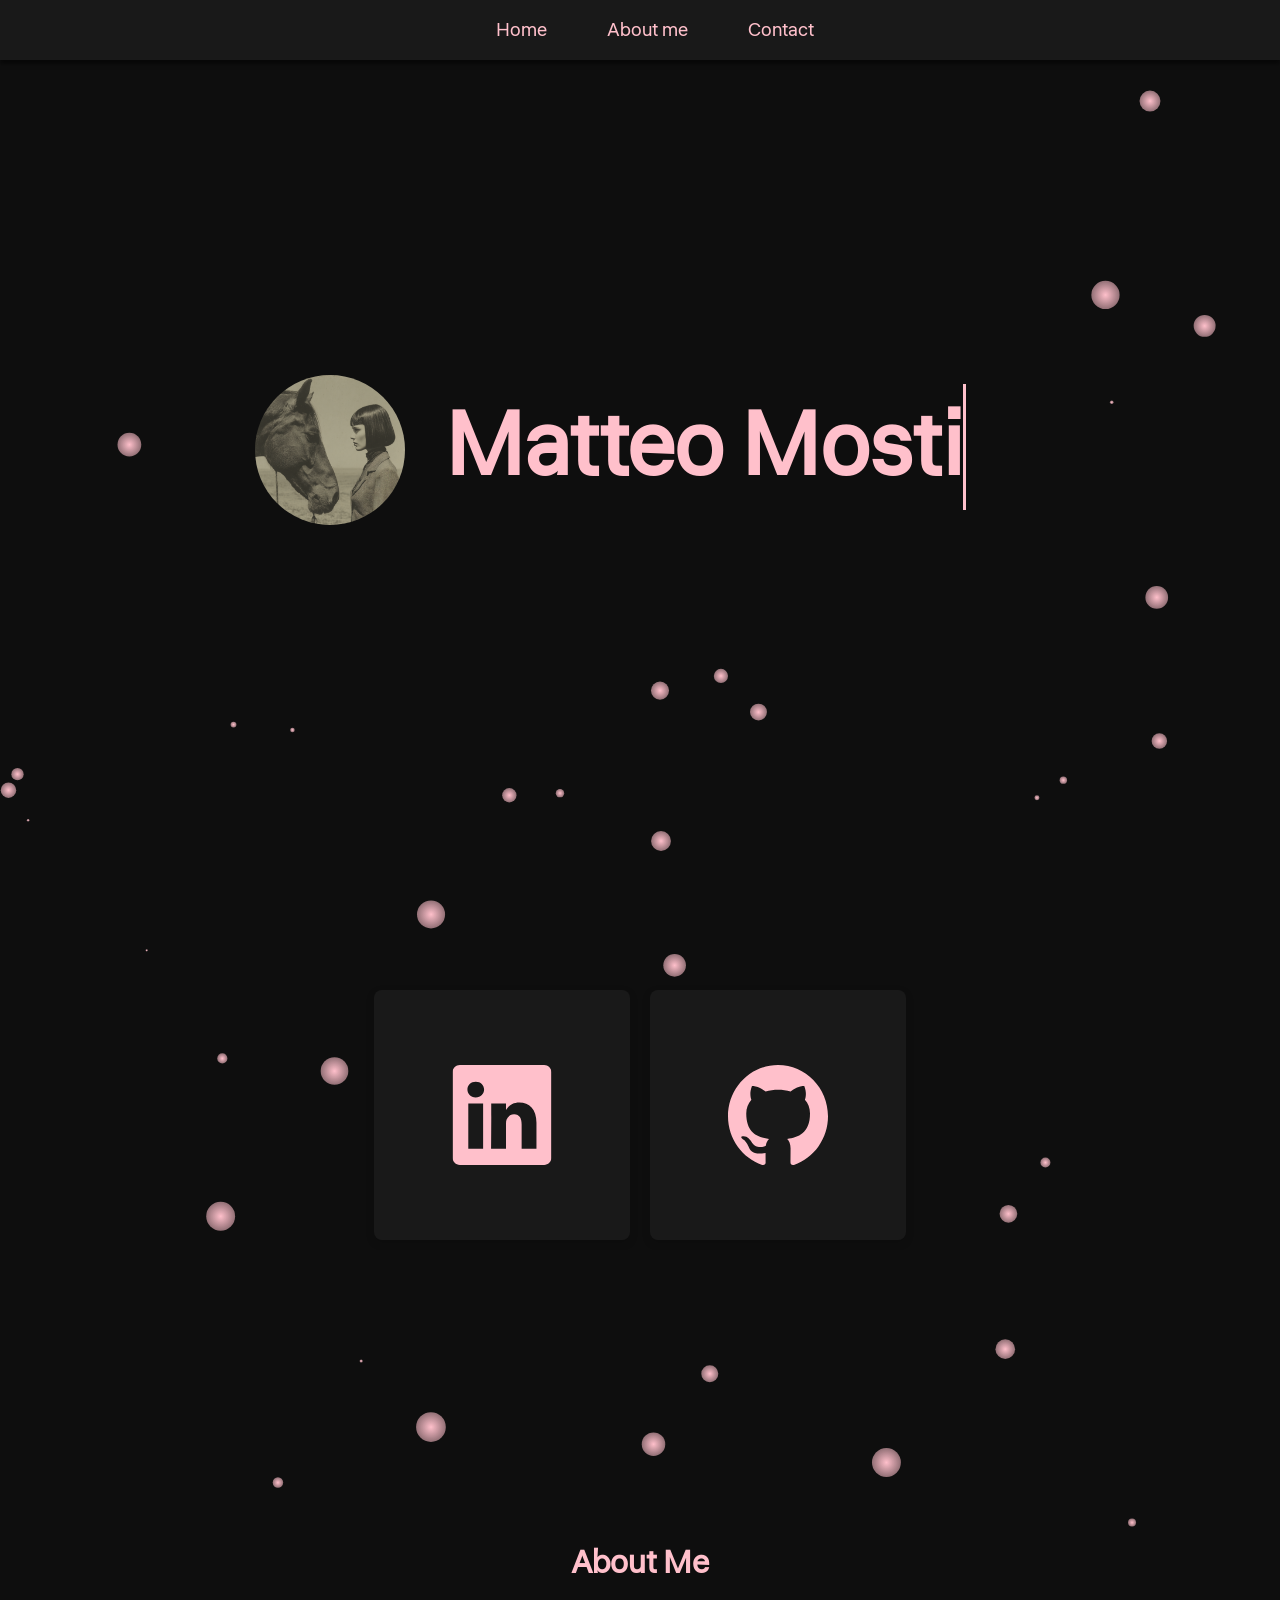
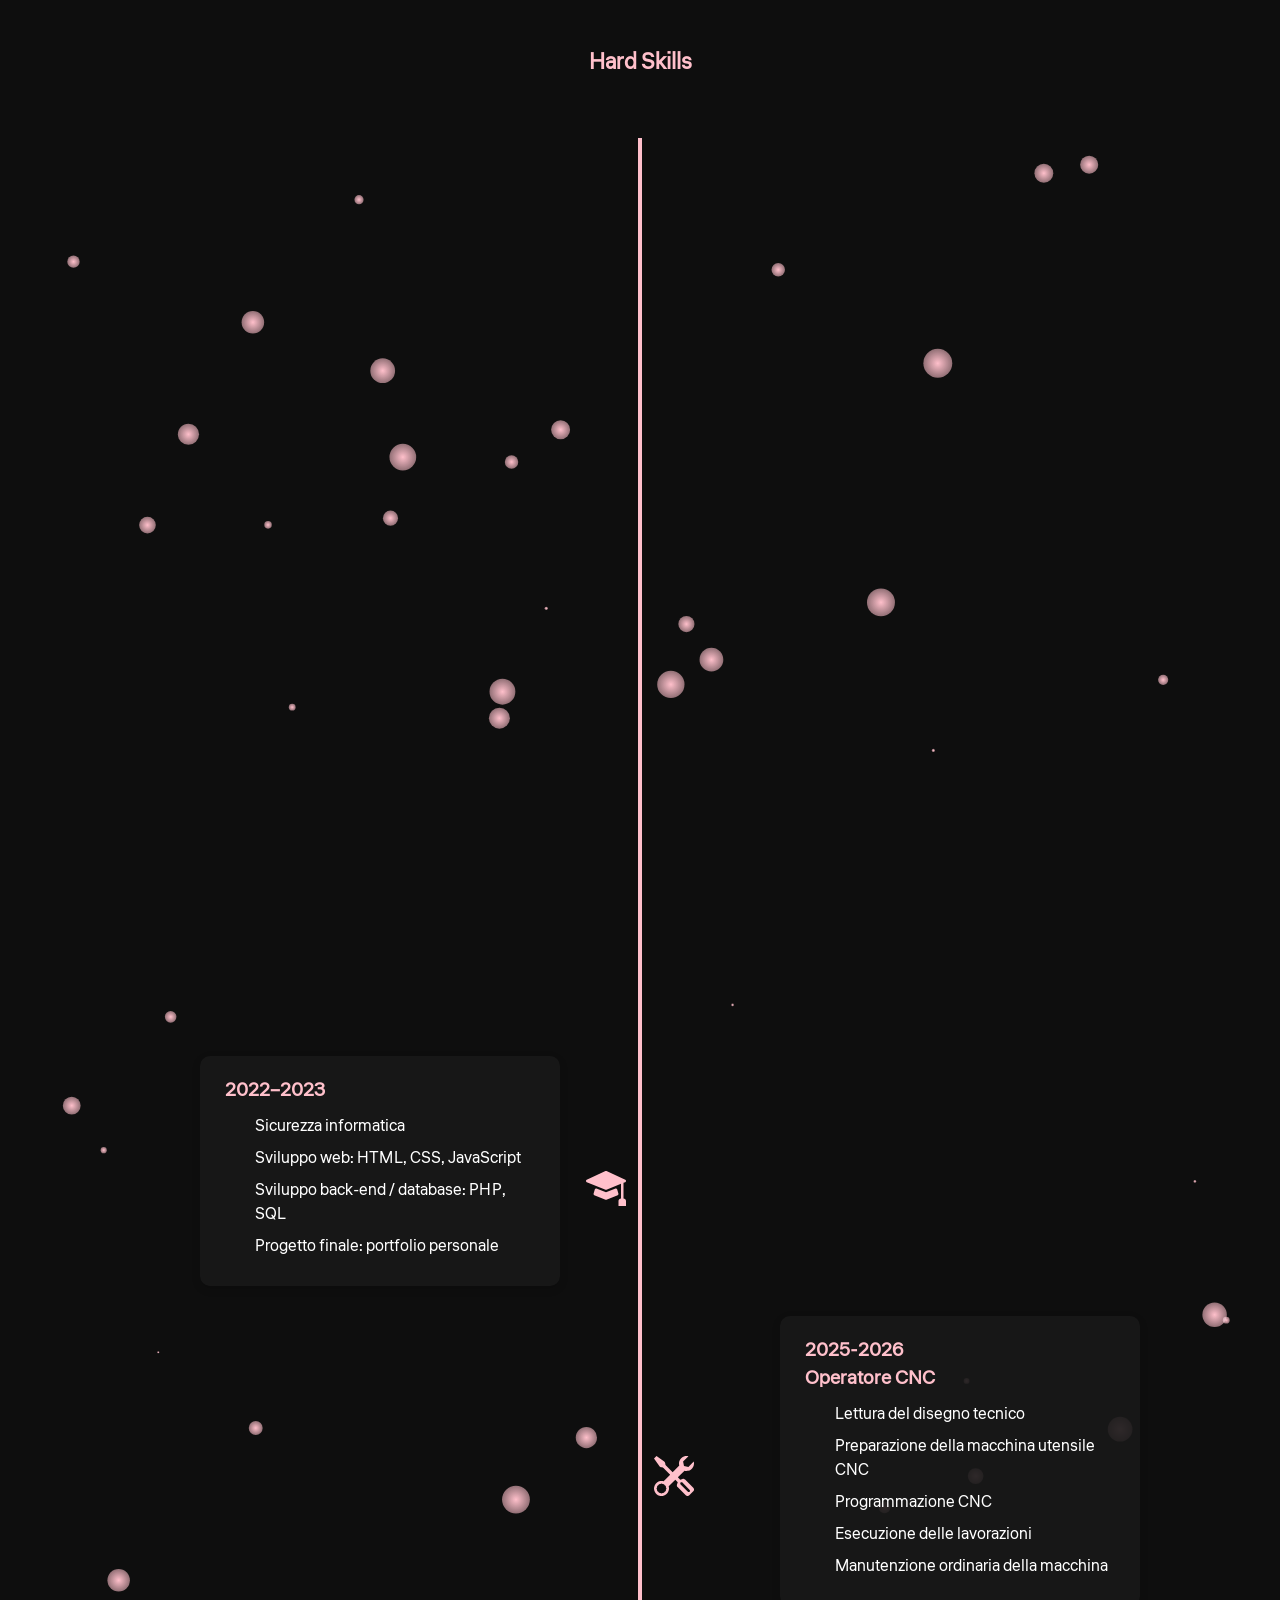
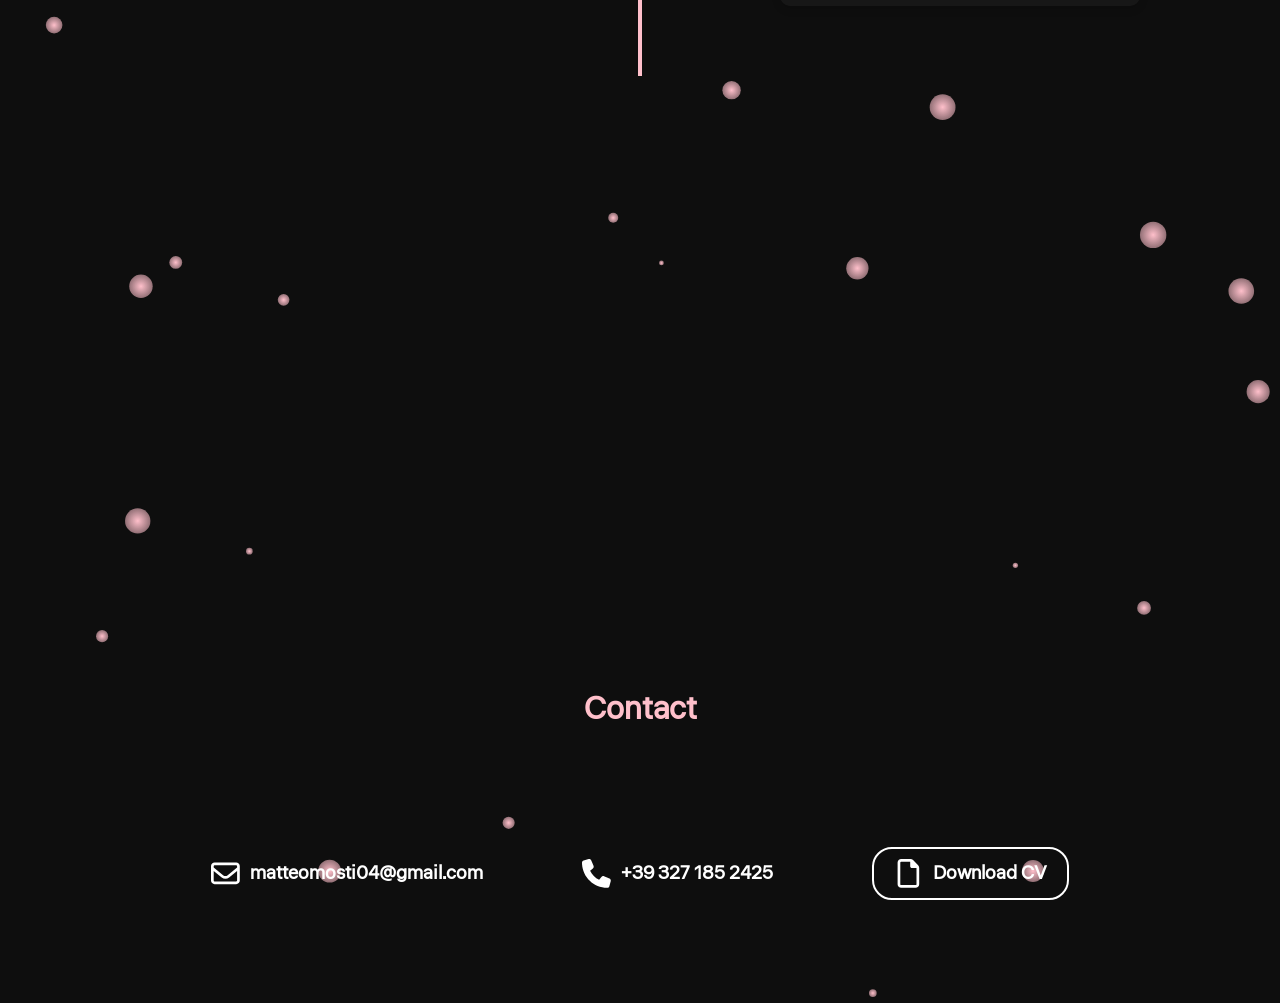
==== index.html @ 03e43681 "Update index.html" ====
<!DOCTYPE html>
<html lang="en">
<head>

    <meta charset="UTF-8">
    <meta name="viewport" content="width=device-width, initial-scale=1.0">

    <title>mff</title>
    <link rel="icon" href="favicon.png" type="image/png">


    <link rel="stylesheet" href="mff.css">
    <script src="scriptH1.js"></script>

 
   
    <script src="finisher-header.es5.min.js" type="text/javascript"></script>

</head>



<body class="header finisher-header">

    <nav>
        <div id="menu-container">

          <!-- TOGGLE THEME BUTTON

          <button id="theme-toggle" class="theme-toggle-btn" aria-label="Toggle theme">
  <svg id="theme-icon" width="24" height="24" viewBox="0 0 24 24" fill="none">
    <path d="M12 4V2M12 22v-2M4.93 4.93L3.51 3.51M20.49 20.49l-1.42-1.42M4 12H2M22 12h-2M4.93 19.07l-1.42 1.42M20.49 3.51l-1.42 1.42M12 8a4 4 0 100 8 4 4 0 000-8z" stroke="#ffc0cb" stroke-width="2" stroke-linecap="round" stroke-linejoin="round"/>
  </svg>
</button> -->


           <div class="menu-label">&#9776;</div>
            <ul class="menu-items">


                <li class="menu-header">Menu</li>
                <li><hr class="menu-divider"></li>

                <li><a href="#home" class="menu-link">Home</a></li>
                <li><a href="#aboutme" class="menu-link">About me</a></li>
                <li><a href="#contact" class="menu-link">Contact</a></li>
            </ul>
        </div>
    </nav>

<section class="fade-in">

<div class="nameandlogo">
  <img class="fiha" src="midj.png" alt="Logo" width="100px">
  <div class="title-container">
  <h1 id="dynamic-title"><span id="typed-text"></span></h1>
  </div>
</div>

    <section id="home">


   
    <div class="container1">
        <div class="yt" onclick="window.open('https://www.linkedin.com/in/matteo-mosti-9377a5257/', '_blank')">
            <div class="social-content">
               <img src="svg/linkedin.svg" alt="logo linkedin">
            </div>
        </div>
        
        <div class="tw" onclick="window.open('https://github.com/Maafee/mff', '_blank')">
            <div class="social-content">
               
                <img src="svg/github.svg" alt="logo indeed">

            </div>
        </div>
    </div>
    
</section>

    <section id="aboutme">

  <h1>About Me</h1>
  <h2>Hard Skills</h2>

  <div class="timeline">

    <div class="entry left">
      <img class="timeline-icon-img" src="svg/grad.svg" alt="">
      <div class="entry-content">
        <h3>2018–2019</h3>
        <ul>
          <li>Assemblaggio e componenti hardware di un PC</li>
          <li>Sistema operativo e gestione file</li>
          <li>
            Utilizzo avanzato del pacchetto Office
            <br>Word, Excel e PowerPoint / Google Workspace
          </li>
        </ul>
      </div>
    </div>

    <div class="entry right">
      <img class="timeline-icon-img" src="svg/grad.svg" alt="">
      <div class="entry-content">
        <h3>2019–2020</h3>
        <ul>
          <li>Impiantistica base (fase, neutro, terra)</li>
          <li>Elettronica analogica</li>
          <li>Informatica – algoritmi di base</li>
        </ul>
      </div>
    </div>

    <div class="entry left">
      <img class="timeline-icon-img" src="svg/grad.svg" alt="">
      <div class="entry-content">
        <h3>2020–2021</h3>
        <ul>
          <li>Programmazione in C / C++</li>
          <li>Reti e protocolli base</li>
          <li>Logica digitale</li>
        </ul>
      </div>
    </div>

    <div class="entry right">
      <img class="timeline-icon-img" src="svg/grad.svg" alt="">
      <div class="entry-content">
        <h3>2021–2022</h3>
        <ul>
          <li>Linux, hardware, sistemi operativi</li>
          <li>Configurazione router, subnetting</li>
          <li>Elettronica digitale (flip-flop, contatori)</li>
        </ul>
      </div>
    </div>

    <div class="entry left">
      <img class="timeline-icon-img" src="svg/grad.svg" alt="">
      <div class="entry-content">
        <h3>2022–2023</h3>
        <ul>
          <li>Sicurezza informatica</li>
          <li>Sviluppo web: HTML, CSS, JavaScript</li>
          <li>Sviluppo back-end / database: PHP, SQL</li>
          <li>Progetto finale: portfolio personale</li>
        </ul>
      </div>
    </div>

    <div class="entry right">
      <img class="timeline-icon-img" src="svg/tools.svg" alt="">
      <div class="entry-content">
        <h3>2025-2026 <br> Operatore CNC </h3>
        
        <ul>
          <li>Lettura del disegno tecnico</li>
          <li>Preparazione della macchina utensile CNC</li>
          <li>Programmazione CNC</li>
          <li>Esecuzione delle lavorazioni</li>
          <li>Manutenzione ordinaria della macchina</li>
        </ul>
      </div>
    </div>

  </div>
</section>


    <section id="contact">

        <h1>Contact</h1>
        
        <!-- Contatto email -->
        <div class="contact-item">
            <a href="mailto:matteomosti04@gmail.com">
                <svg width="1.5em" height="1.5em" viewBox="0 0 512 384" fill="none" xmlns="http://www.w3.org/2000/svg">
                    <path d="M64 48C55.2 48 48 55.2 48 64V86.1L220.5 227.7C241.2 244.7 270.9 244.7 291.6 227.7L464 86.1V64C464 55.2 456.8 48 448 48H64ZM48 148.2V320C48 328.8 55.2 336 64 336H448C456.8 336 464 328.8 464 320V148.2L322 264.8C283.6 296.3 228.3 296.3 190 264.8L48 148.2ZM0 64C0 28.7 28.7 0 64 0H448C483.3 0 512 28.7 512 64V320C512 355.3 483.3 384 448 384H64C28.7 384 0 355.3 0 320V64Z" fill="white"/>
                </svg>
                <span>matteomosti04@gmail.com</span>
            </a>
        </div>
    
        <!-- Contatto telefonico -->
        <div class="contact-item">
            <a href="tel:+39 3271852425">
                <svg width="1.5em" height="1.5em" viewBox="0 0 512 512" fill="none" xmlns="http://www.w3.org/2000/svg">
                    <path d="M164.9 24.6C157.2 6.00003 136.9 -3.89997 117.5 1.40003L29.5 25.4C12.1 30.2 0 46 0 64C0 311.4 200.6 512 448 512C466 512 481.8 499.9 486.6 482.5L510.6 394.5C515.9 375.1 506 354.8 487.4 347.1L391.4 307.1C375.1 300.3 356.2 305 345.1 318.7L304.7 368C234.3 334.7 177.3 277.7 144 207.3L193.3 167C207 155.8 211.7 137 204.9 120.7L164.9 24.7V24.6Z" fill="white"/>
                </svg>
                <span>+39 327 185 2425</span>
            </a>
        </div>
    
        <!-- Link per il CV -->
        <div class="contact-item">
            <a class="CVicon" href="CV.pdf" download>
                <svg width="1.5em" height="1.5em" viewBox="0 0 384 512" fill="none" xmlns="http://www.w3.org/2000/svg">
                    <path d="M320 464C328.8 464 336 456.8 336 448V160H256C238.3 160 224 145.7 224 128V48H64C55.2 48 48 55.2 48 64V448C48 456.8 55.2 464 64 464H320ZM0 64C0 28.7 28.7 0 64 0H229.5C246.5 0 262.8 6.7 274.8 18.7L365.3 109.2C377.3 121.2 384 137.5 384 154.5V448C384 483.3 355.3 512 320 512H64C28.7 512 0 483.3 0 448V64Z" fill="white"/>
                    </svg>
                    
                <span>Download CV</span>
            </a>
        </div>

    </section>
    
    <script type="text/javascript">
        new FinisherHeader({
            
    "count": 100,
    "size": {
        "min": 2,
        "max": 30,
        "pulse": 0
    },
    "speed": {
        "x": {
        "min": 0,
        "max": 0.4
        },
        "y": {
        "min": 0,
        "max": 0.6
        }
    },
    "colors": {
        "background": "#0e0e0e",
        "particles": [
        "#ffc0cb"
        ]
    },
    "blending": "overlay",
    "opacity": {
        "center": 1,
        "edge": 0.55
    },
    "skew": 0,
    "shapes": [
        "c"
  ]
});
        </script>

  <script>
document.addEventListener("DOMContentLoaded", function () {
  const entries = document.querySelectorAll(".entry");

  const observer = new IntersectionObserver((entriesList) => {
    entriesList.forEach(entry => {
      if (entry.isIntersecting) {
        entry.target.classList.add("animate");
      } else {
        entry.target.classList.remove("animate");
      }
    });
  }, {
    threshold: 0.3
  });

  entries.forEach(el => observer.observe(el));
});

</script>

<script>
  const toggleBtn = document.getElementById("theme-toggle");
  const icon = document.getElementById("theme-icon");

  toggleBtn.addEventListener("click", () => {
    document.body.classList.toggle("light");

    // Cambia l’icona (opzionale)
    if (document.body.classList.contains("light")) {
      icon.innerHTML = `
        <path d="M21.64 13A9 9 0 1111 2.36 7 7 0 0021.64 13z" stroke="#4a90e2" stroke-width="2" stroke-linecap="round" stroke-linejoin="round"/>`;
    } else {
      icon.innerHTML = `
        <path d="M12 4V2M12 22v-2M4.93 4.93L3.51 3.51M20.49 20.49l-1.42-1.42M4 12H2M22 12h-2M4.93 19.07l-1.42 1.42M20.49 3.51l-1.42 1.42M12 8a4 4 0 100 8 4 4 0 000-8z" stroke="#ffc0cb" stroke-width="2" stroke-linecap="round" stroke-linejoin="round"/>`;
    }
  });
</script>


</body>

</section>

<script>
  window.addEventListener("DOMContentLoaded", () => {
    document.querySelectorAll('.fade-in').forEach(el => {
      // Delay per vedere bene l'effetto
      setTimeout(() => {
        el.classList.add('loaded');
      }, 100);
    });
  });
</script>

<script src="script.js"></script>

</html>
---- mff.css ----
/* ========================
   IMPORT FONTS & BASE SETUP
=========================== */
@import url('https://fonts.googleapis.com/css2?family=Liter&display=swap');

html {
    margin: 0;
    padding: 0;
    font-family: "Liter", serif;
    background-color: #0e0e0e;
    scroll-padding-top: 60px;
    scroll-behavior: smooth;
    position: relative;
    max-width: 100vw;
    overflow-x: hidden;
}

*, *::before, *::after {
    box-sizing: border-box;
}

body {
    margin: 0;
    padding: 0;
    overflow-x: hidden;
    width: 100%;
    max-width: 100vw;
}

.fade-in {
    opacity: 0;
    transform: translateY(20px);
    transition: opacity 0.8s ease, transform 0.8s ease;
}

.fade-in.loaded {
    opacity: 1;
    transform: translateY(0);
}

/* ========================
   NAVBAR
=========================== */
nav {
    width: 100%;
    height: 60px;
    background-color: rgb(25, 25, 25);
    position: fixed;
    top: 0;
    left: 0;
    display: flex;
    justify-content: center;
    align-items: center;
    box-shadow: 0px 4px 4px rgba(0, 0, 0, 0.5);
    z-index: 100;
    padding: 0 10px;
    box-sizing: border-box;
}

.menu-header, .menu-divider {
    display: none;
}

.menu-items {
    list-style: none;
    display: flex;
    padding: 0;
    margin: 0;
}

.menu-items li {
    padding: 0 15px;
}

.menu-items a {
    text-decoration: none;
    color: #ffc0cb;
    font-size: 1.2em;
    display: block;
    padding: 10px 15px;
}

.menu-items a:hover {
    color: aliceblue;
}

.menu-toggle {
    display: none;
}

.menu-label {
    font-size: 30px;
    color: #ffc0cb;
    cursor: pointer;
    display: none;
    position: absolute;
    top: 15px;
    right: 20px;
    width: 40px;
    height: 40px;
    text-align: center;
    line-height: 40px;
    z-index: 101;
}

/* HAMBURGER RESPONSIVE */
@media (max-width: 768px) {

     nav {
        justify-content: space-between;
        padding: 0 20px;
    }

     /* Mostra l'hamburger solo su mobile */
    .menu-label {
        display: block;
    }

    .menu-header,
    .menu-divider {
        display: block;
    }

    .menu-header {
        font-size: 1.5rem;
        font-weight: bold;
        color: #ffc0cb;
        margin: 10px;
}

    /* Linea divisoria */
    .menu-divider {

        width: 100%;
        border: 0;
        margin: 0;
        padding: 0;
        height: 1px;
        background-color: black;
        margin-bottom: 20px;

        /*Hacky*/
        width: calc(100% + 20px); /* o quanto è il padding/margine laterale */
        margin-left: -15px; /* per compensare il padding */

    }
  

    /* Nasconde il menu principale e mostra l'hamburger */
    .menu-items {

    margin: 0 !important;
    padding: 10px 0 !important;
    right: 0;
    height: 100vh;
    width: 50%;
    box-sizing: border-box;
    position: absolute;
    top: 60px;
    background-color: rgb(25, 25, 25);
    flex-direction: column;
    text-align: center;
    box-shadow: 0 4px 6px rgba(0, 0, 0, 0.3);

    display: flex;
    opacity: 0;
    pointer-events: none;
    transform: scaleY(0);
    transform-origin: top;
    transition: transform 0.3s ease-in-out, opacity 0.3s ease-in-out;
}

/* Quando ha classe active, mostra il menu */
.menu-items.active {
    opacity: 1;
    pointer-events: auto;
    transform: scaleY(1);
}

    .menu-items li a{
             
        padding: 20px;
        list-style-type: none;

    }
   
    /* Quando si clicca l'hamburger, mostra il menu */
    .menu-toggle:checked ~ .menu-items {

        display: flex;
        transform: scaleY(1);
    }
    
}

/* ========================
   HOME SECTION
=========================== */
#home {
    position: relative;
    padding-top: 80px;
    margin-top: 0;
    z-index: 2;
}

.nameandlogo {
    display: flex;
    align-items: center;
    justify-content: center;
    height: 100vh;
    padding-left: 16%;
    flex-wrap: wrap;
    overflow-x: hidden;
}

.fiha {
    width: 150px;
    border-radius: 50%;
    flex-shrink: 0;
    margin-right: 40px;
}

#dynamic-title {
    color: #ffc0cb;
    font-size: 5.5em;
    white-space: nowrap;
    overflow: hidden;
    display: inline-block;
    width: 14ch;
    box-sizing: border-box;
}

#typed-text {
    display: inline-block;
    border-right: 3px solid #ffc0cb;
    animation: blink 0.7s step-end infinite;
}

@keyframes blink {
    50% { border-color: transparent; }
}

/* ========================
   SOCIAL CONTAINER
=========================== */
.container1 {
    display: flex;
    justify-content: center;
    flex-wrap: wrap;
    width: 100%;
    overflow-x: hidden;
}

.yt, .tw {
    cursor: pointer;
    display: flex;
    justify-content: center;
    align-items: center;
    width: 20%;
    height: 250px;
    background-color: rgb(25, 25, 25);
    padding: 20px;
    margin: 10px;
    border-radius: 8px;
    box-shadow: 0 3px 8px rgba(0, 0, 0, 0.15);
    border: 1px solid transparent;
    transition: all 0.3s ease;
    z-index: 1;
}

.yt:hover, .tw:hover {
    transform: scale(1.03);
}

.social-content {
    width: auto;
    height: auto;
    display: flex;
    justify-content: center;
    align-items: center;
}

/* ========================
   ABOUT ME
=========================== */
#aboutme {
    margin: 150px auto 0 auto;
    padding: 20px;
    width: 100%;
    padding-bottom: 60px;
}

#aboutme h1, #aboutme h2 {
    text-align: center;
    color: #ffc0cb;
}

#aboutme h1 {
    margin: 120px 0 60px;
    font-size: 2em;
}

#aboutme h2 {
    margin: 60px 0;
    font-size: 1.4em;
}

.timeline {
    position: relative;
    max-width: 1000px;
    margin: 0 auto;
    padding: 30px 0 40px 0;
}

.timeline::after {
    content: '';
    position: absolute;
    width: 4px;
    background-color: #ffc0cb;
    top: 0;
    bottom: 0;
    left: 50%;
    transform: translateX(-50%);
    z-index: 1;
}

.entry {
    position: relative;
    width: 50%;
    padding-bottom: 30px;
    opacity: 0;
    transition: all 0.8s ease-out;
}

.entry.left {
    transform: translateX(-100px);
    left: 0;
    padding-right: 80px;
}

.entry.right {
    transform: translateX(100px);
    left: 50%;
    padding-left: 80px;
}

.entry.animate {
    opacity: 1;
    transform: translateX(0);
}

.timeline-icon-img {
    position: absolute;
    top: 50%;
    transform: translateY(-50%);
    z-index: 2;
    width: 40px;
    height: 40px;
}

.entry.left .timeline-icon-img {
    right: 14px;
}

.entry.right .timeline-icon-img {
    left: 14px;
}

.entry-content {
    background: rgba(25, 25, 25, 0.9);
    padding: 20px 25px;
    border-radius: 10px;
    box-shadow: 0 3px 8px rgba(0, 0, 0, 0.15);
    transition: all 0.3s ease;
    margin-left: 60px;
}

.entry-content:hover {
    transform: translateY(-2px);
}

.entry h3 {
    margin: 0 0 10px 0;
    color: #ffc0cb;
    font-size: 1.2em;
}

.entry ul {
    list-style: none;
    padding: 0;
    margin: 10px 0 0 0;
}

.entry ul li {
    color: #ffffff;
    margin-bottom: 8px;
    position: relative;
    padding-left: 30px;
    line-height: 1.5;
}

.entry ul li::before {
    content: '';
    position: absolute;
    left: 0;
    top: 7px;
    width: 16px;
    height: 16px;
    background: url("data:image/svg+xml,%3Csvg xmlns='http://www.w3.org/2000/svg' viewBox='0 0 24 24' fill='%23ffc0cb'%3E%3Cpath d='M9 16.17L4.83 12l-1.42 1.41L9 19 21 7l-1.41-1.41L9 16.17z'/%3E%3C/svg%3E") no-repeat;
    background-size: contain;
    transform: scale(0.8);
    opacity: 0;
    transition: all 0.3s ease;
}

.entry ul li:hover::before {
    opacity: 1;
    transform: scale(1);
}

.entry ul li::after {
    content: '';
    position: absolute;
    left: 0;
    bottom: -2px;
    width: 0;
    height: 1px;
    background: linear-gradient(90deg, #ffc0cb, transparent);
    transition: width 0.3s ease;
}

.entry ul li:hover::after {
    width: 100%;
}


/* MEDIA QUERIES */
@media (max-width: 900px) {
    .left { padding-right: 60px; }
    .right { padding-left: 60px; }
}

@media (max-width: 768px) {
     .timeline::after {
    left: 20px;
  }
  
  .entry {
    width: 100%;
    padding-left: 50px;
    padding-right: 20px;
    left: 0 !important;       /* tutti allineati a sinistra */
    transform: translateX(100px); /* partono tutti da destra */
    opacity: 0;
    transition: all 0.8s ease-out;
  }
  
  /* Tutti animati a translateX(0) */
  .entry.animate {
    opacity: 1;
    transform: translateX(0);
  }
  
  /* Nascondo padding-right-left specifici per desktop */
  .entry.left, .entry.right {
    padding-left: 50px !important;
    padding-right: 20px !important;
  }
  
  /* Posiziona tutti i .entry-content a destra della linea */
  .entry-content {
    margin-left: 60px;  /* spostato a destra */
    margin-right: 0;
  }
  
  /* Icona linea sempre a sinistra */
  .timeline-icon-img {
    left: 50px !important;
    right: auto !important;
  }
}

@media (max-width: 480px) {
    .entry { padding-left: 40px; padding-right: 15px; }
    .entry-content { padding: 15px 20px; }
}



#contact {
    max-width: 75%;
    margin: 180px auto 0 auto; /* centrare e mantenere distanza dall'alto */
   padding-top: 200px;
    text-align: center;
}

#contact h1{
    font-size: 2em;
    color: #ffc0cb;
    padding: 20px;
    text-align: center;
    margin-top: 150px;

}

.contact-item {
    display: inline-flex;
    text-align: center;
    padding: 5%;
    margin: 15px 0;
}

.contact-item svg {
    margin-right: 10px;
    fill: #ffffff; /* Puoi cambiare il colore dell'icona */
}

.contact-item a {
    font-size: 1.2em; /* La dimensione del testo in em per adattarsi al tuo design */
    color: white;
    text-decoration: none;
    font-weight: bold;
    display: flex;
    align-items: center;
    text-align: center;
}

.contact-item a:hover {
    color: #ffc0cb; /* Colore di hover personalizzato */
}

.CVicon {
    font-size: 1.2em;
    color: white;
    text-decoration: none;
    border: 2px solid white;
    padding: 10px 20px;
    border-radius: 20px;
}

.CVicon:hover {
    background-color: rgb(25, 25, 25);
    border: 2px solid rgb(25, 25, 25);
}

@media (max-width: 768px) {
   
 .nameandlogo {
    padding-top: 120px;
    padding-bottom: 50px;
    padding-left: 3vw; /* meno spazio a sinistra */
    height: auto;
    justify-content: flex-start; /* sposta tutto verso sinistra */
  }

  .fiha {
    width: 70px; /* immagine più piccola */
    margin-right: 20px;
  }

  #dynamic-title {
    font-size: 2.5em;
    width: 12ch;
  }

  #typed-text {
    border-right: 2px solid #ffc0cb;
  }
    .container1, .container2 {
        flex-direction: column;
        align-items: center;
        justify-content: center;
        width: 100%;
    }

    /* Modifica le dimensioni dei social */
    .yt, .tw, .x, .ig {
        width: 80%; /* Cambia la larghezza per una visualizzazione più appropriata */
        height: 200px;
        margin: 10px 0;
        justify-content: center;
        align-items: center;
        display: flex; /* Assicurati che flex sia attivo per centrare */
        text-align: center; /* Allinea il contenuto */
    }

    .yt svg, .tw svg, .x svg, .ig svg {
        width: 50%;
        height: 50%;
        margin: 0 auto; /* Allineamento centrato dell'icona */
    }

    /* Modifica l'iframe per mantenerne le proporzioni e renderlo più alto */
    iframe {
        width: 100%; /* Occupa il 100% della larghezza del contenitore */
        height: 56.25vw; /* Usa una proporzione 16:9 per l'altezza (56.25% di larghezza) */
        max-width: 100%; /* Impedisce che l'iframe superi la larghezza del contenitore */
        border: none; /* Rimuove il bordo dell'iframe */
    }

    /* Modifica l'aspetto del contatto */
    #contact {
        margin-top: 50px;
        font-size: 1.1em;
        text-align: center; /* Allineamento al centro */
    }

    .contact-item {
        display: inline-flex;
        align-items: center;
        padding: 10px 0;
        justify-content: center; /* Centra gli elementi all'interno */
        margin: 10px auto; /* Centra orizzontalmente */
    }

    .contact-item svg {
        margin-right: 10px;
        fill: #ffffff;
    }

    .contact-item a {
        font-size: 1.2em;
        color: white;
        text-decoration: none;
        font-weight: bold;
        display: flex;
        align-items: center;
        justify-content: center; /* Allineamento del link al centro */
    }

    .contact-item a:hover {
        color: #ffc0cb;
    }

    /* Modifica le dimensioni del CV */
    .CVicon {
        font-size: 1em;
        padding: 8px 16px;
        margin: 10px auto; /* Centra il bottone del CV */
        display: inline-block;
    }

    .CVicon:hover {
        background-color: rgb(25, 25, 25);
        border: 2px solid rgb(25, 25, 25);
    }

    /* Sezione "About Me" */
    #aboutme {
        margin-top: 50px;
        text-align: center; /* Allineamento al centro */
    }

    #aboutme p {
        font-size: 1em;
        color: white;
    }

    #aboutme h3 {
        font-size: 1.5em;
        color: #ffc0cb;
    }
}



/* TOGGLE THEME

:root {
  --bg-color: #0e0e0e;
  --text-color: white;
  --accent-color: #ffc0cb;
  --nav-bg: rgb(25, 25, 25);
  --entry-bg: rgba(25, 25, 25, 0.9);
  --icon-fill: white;
}

body.light {
  --bg-color: #f4f4f4;
  --text-color: #1a1a1a;
  --accent-color: #333333;
  --nav-bg: #ffffff;
  --entry-bg: #ffffff;
  --icon-fill: #1a1a1a;
}

body {
  background-color: var(--bg-color);
  color: var(--text-color);
}

nav {
  background-color: var(--nav-bg);
}

.menu-items a {
  color: var(--accent-color);
}

.menu-items a:hover {
  color: var(--text-color);
}


body.light .yt,
body.light .tw {
  background-color: #e0e0e0;
  box-shadow: 0 2px 4px rgba(0, 0, 0, 0.1);
}

body.light .yt:hover,
body.light .tw:hover {
  transform: scale(1.03);
  background-color: #d3d3d3;
}

body.light .yt img,
body.light .tw img {
  filter: invert(1) brightness(0.3);
}
#aboutme h1,
#aboutme h2,
#dynamic-title {
  color: var(--accent-color);
}

.entry-content {
  background: var(--entry-bg);
}

.entry h3 {
  color: var(--accent-color);
}

.entry ul li {
  color: var(--text-color);
}

.entry ul li::before {
  background: url("data:image/svg+xml,%3Csvg xmlns='http://www.w3.org/2000/svg' fill='%23__ACCENT__'%3E%3Cpath d='M9 16.17L4.83 12l-1.42 1.41L9 19 21 7l-1.41-1.41L9 16.17z'/%3E%3C/svg%3E") no-repeat;
  background-size: contain;
}
.entry ul li:hover::after {
  background: linear-gradient(90deg, var(--accent-color), transparent);
}

.contact-item svg {
  fill: var(--icon-fill);
}

.contact-item a {
  color: var(--text-color);
}

.contact-item a:hover {
  color: var(--accent-color);
}

.CVicon {
  border: 2px solid var(--text-color);
  color: var(--text-color);
}

.CVicon:hover {
  background-color: var(--nav-bg);
  border-color: var(--nav-bg);
}
.theme-toggle-btn {
  position: absolute;
  right: 20px;
  background: none;
  border: none;
  cursor: pointer;
  padding: 10px;
  top: 10px;
} 
*/
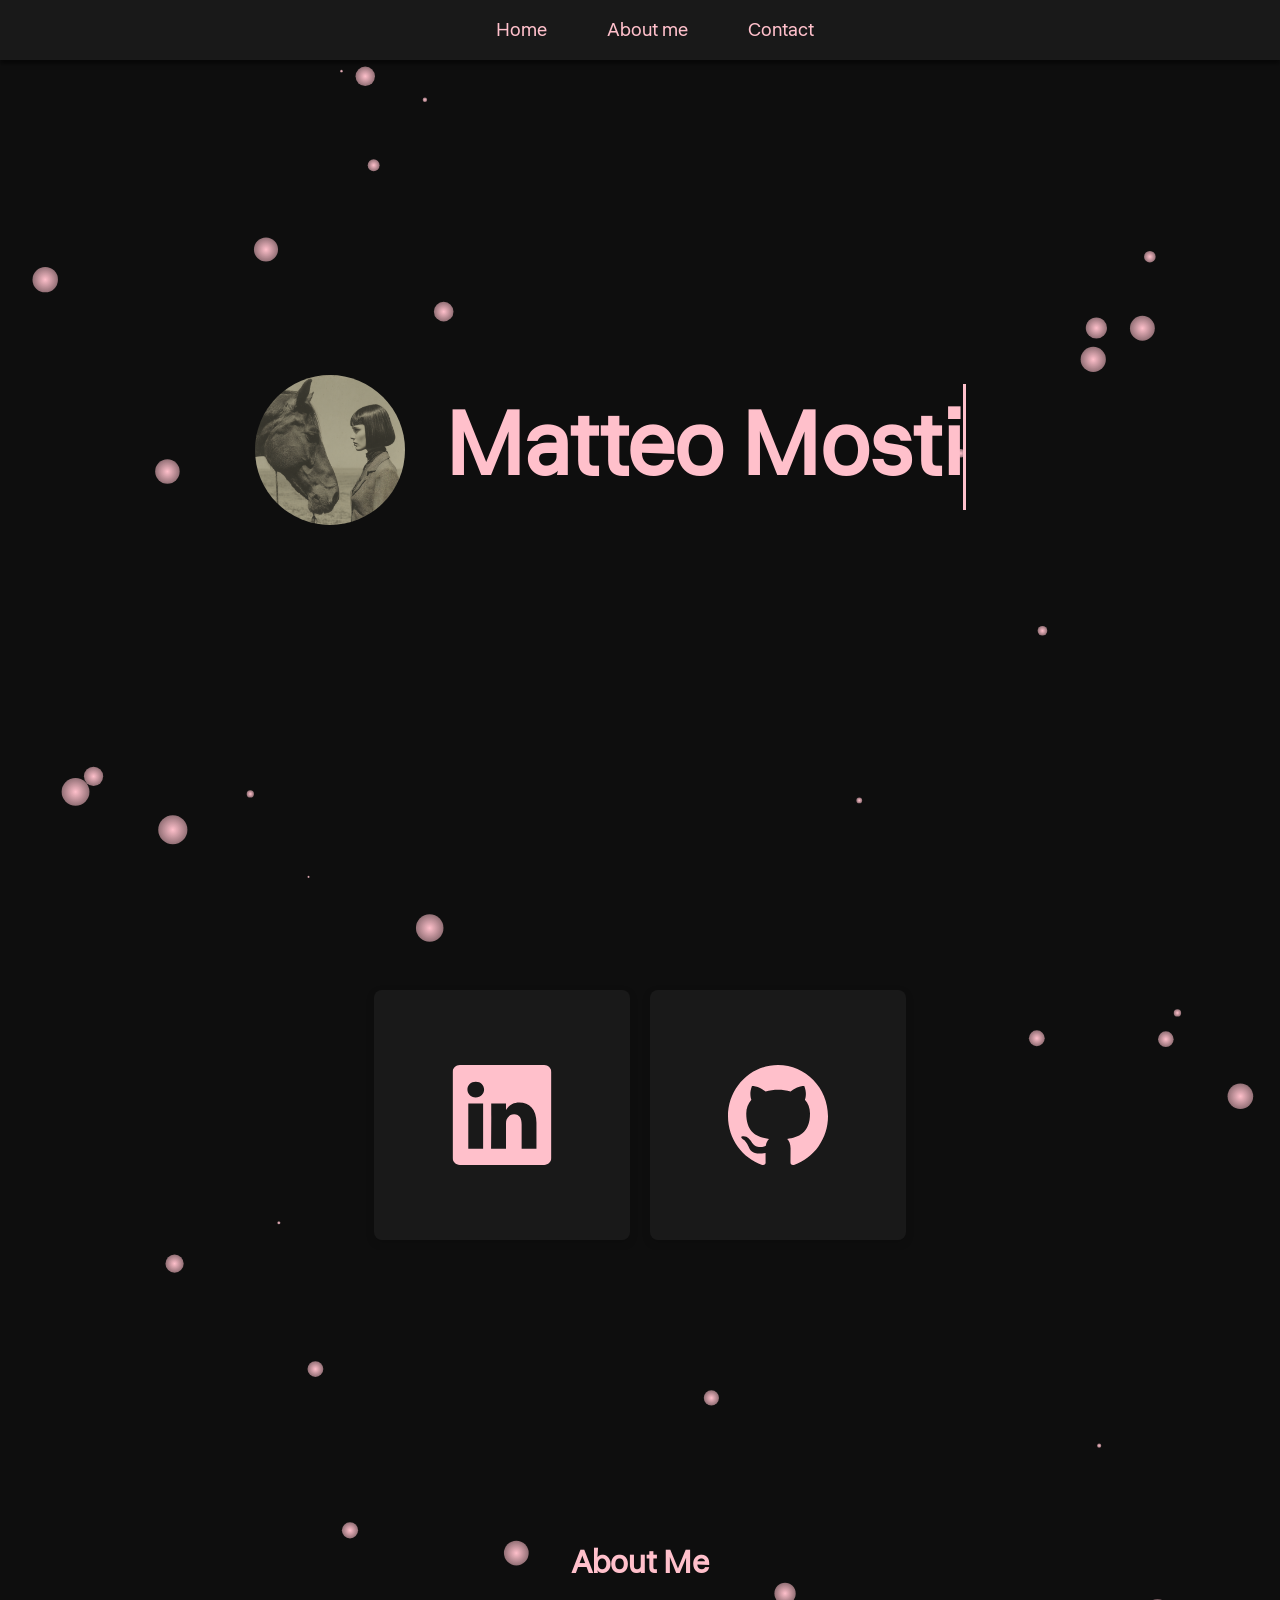
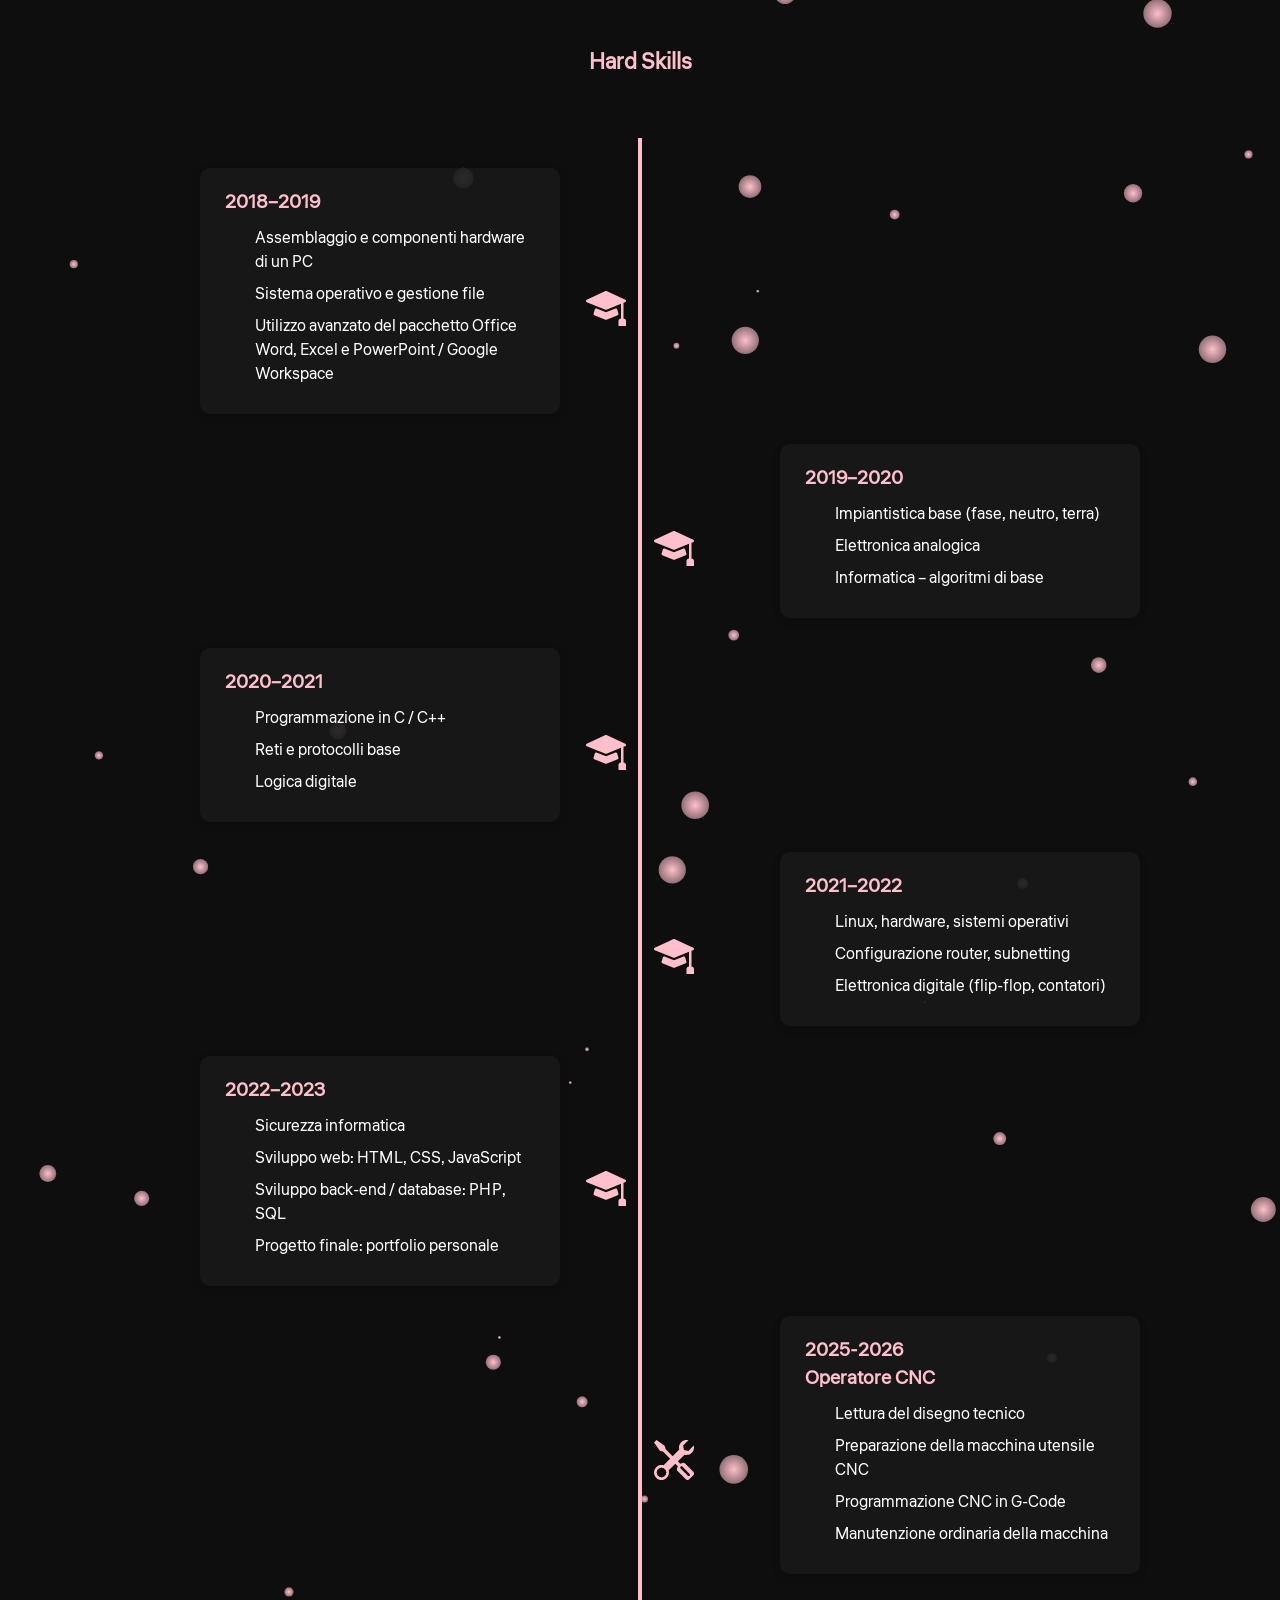
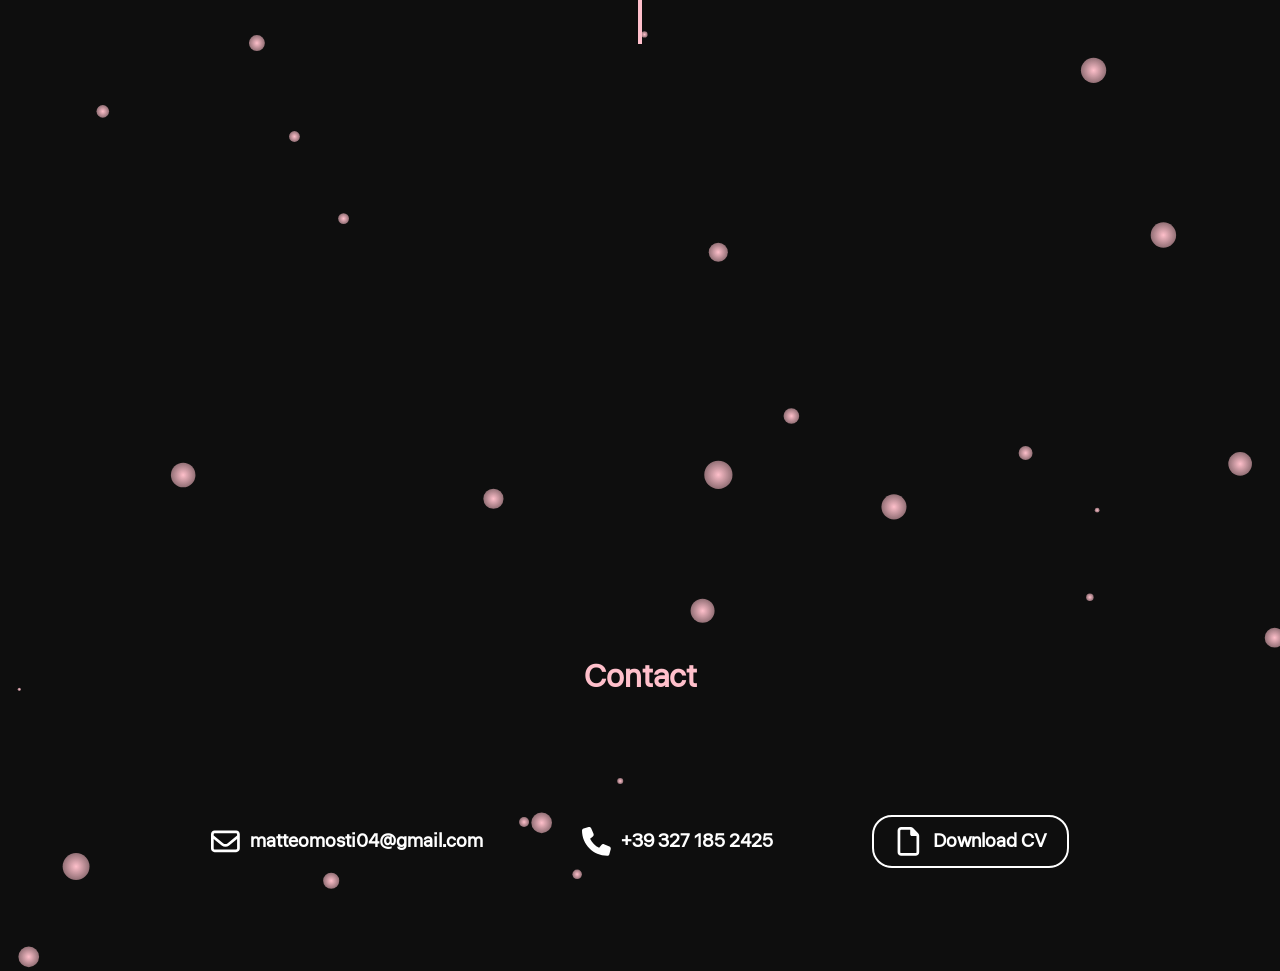
==== commit 99ee2376: "Update index.html" ====
--- a/index.html
+++ b/index.html
@@ -158,8 +158,7 @@
         <ul>
           <li>Lettura del disegno tecnico</li>
           <li>Preparazione della macchina utensile CNC</li>
-          <li>Programmazione CNC</li>
-          <li>Esecuzione delle lavorazioni</li>
+          <li>Programmazione CNC in G-Code</li>
           <li>Manutenzione ordinaria della macchina</li>
         </ul>
       </div>
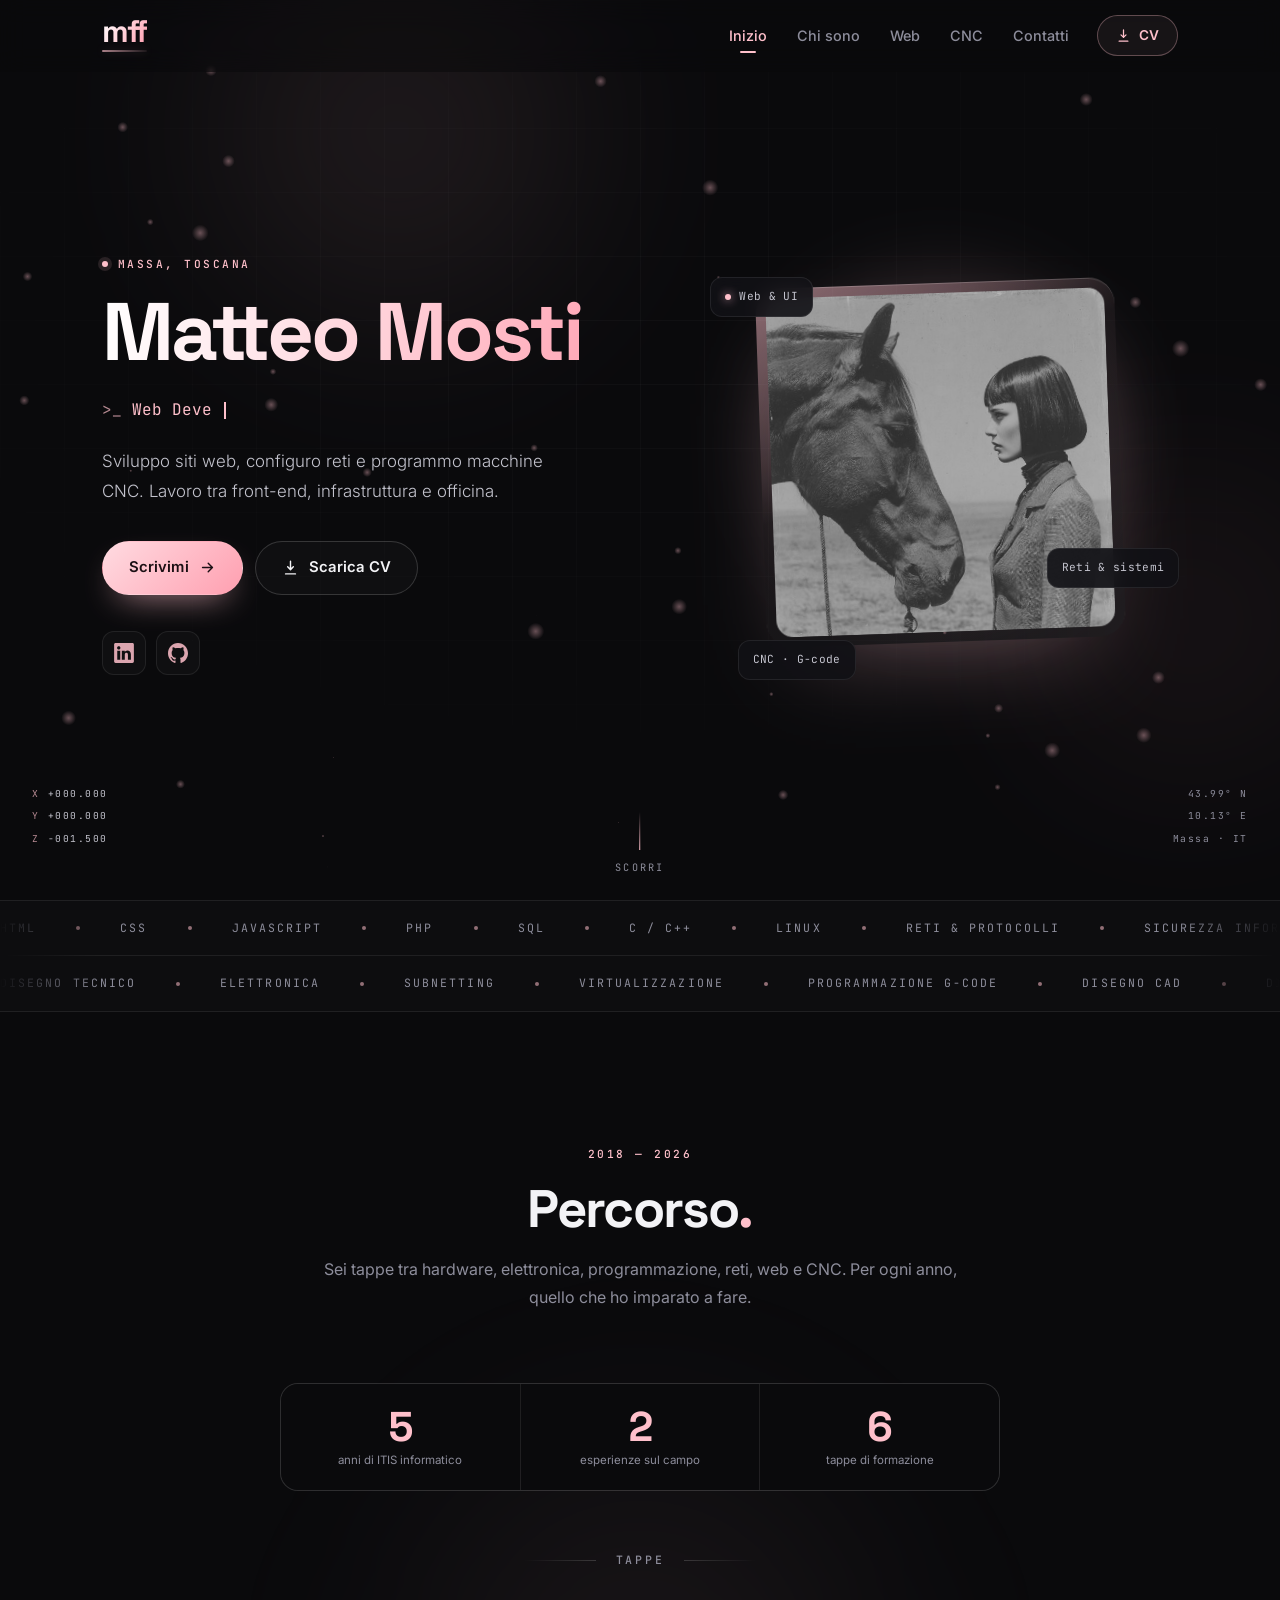
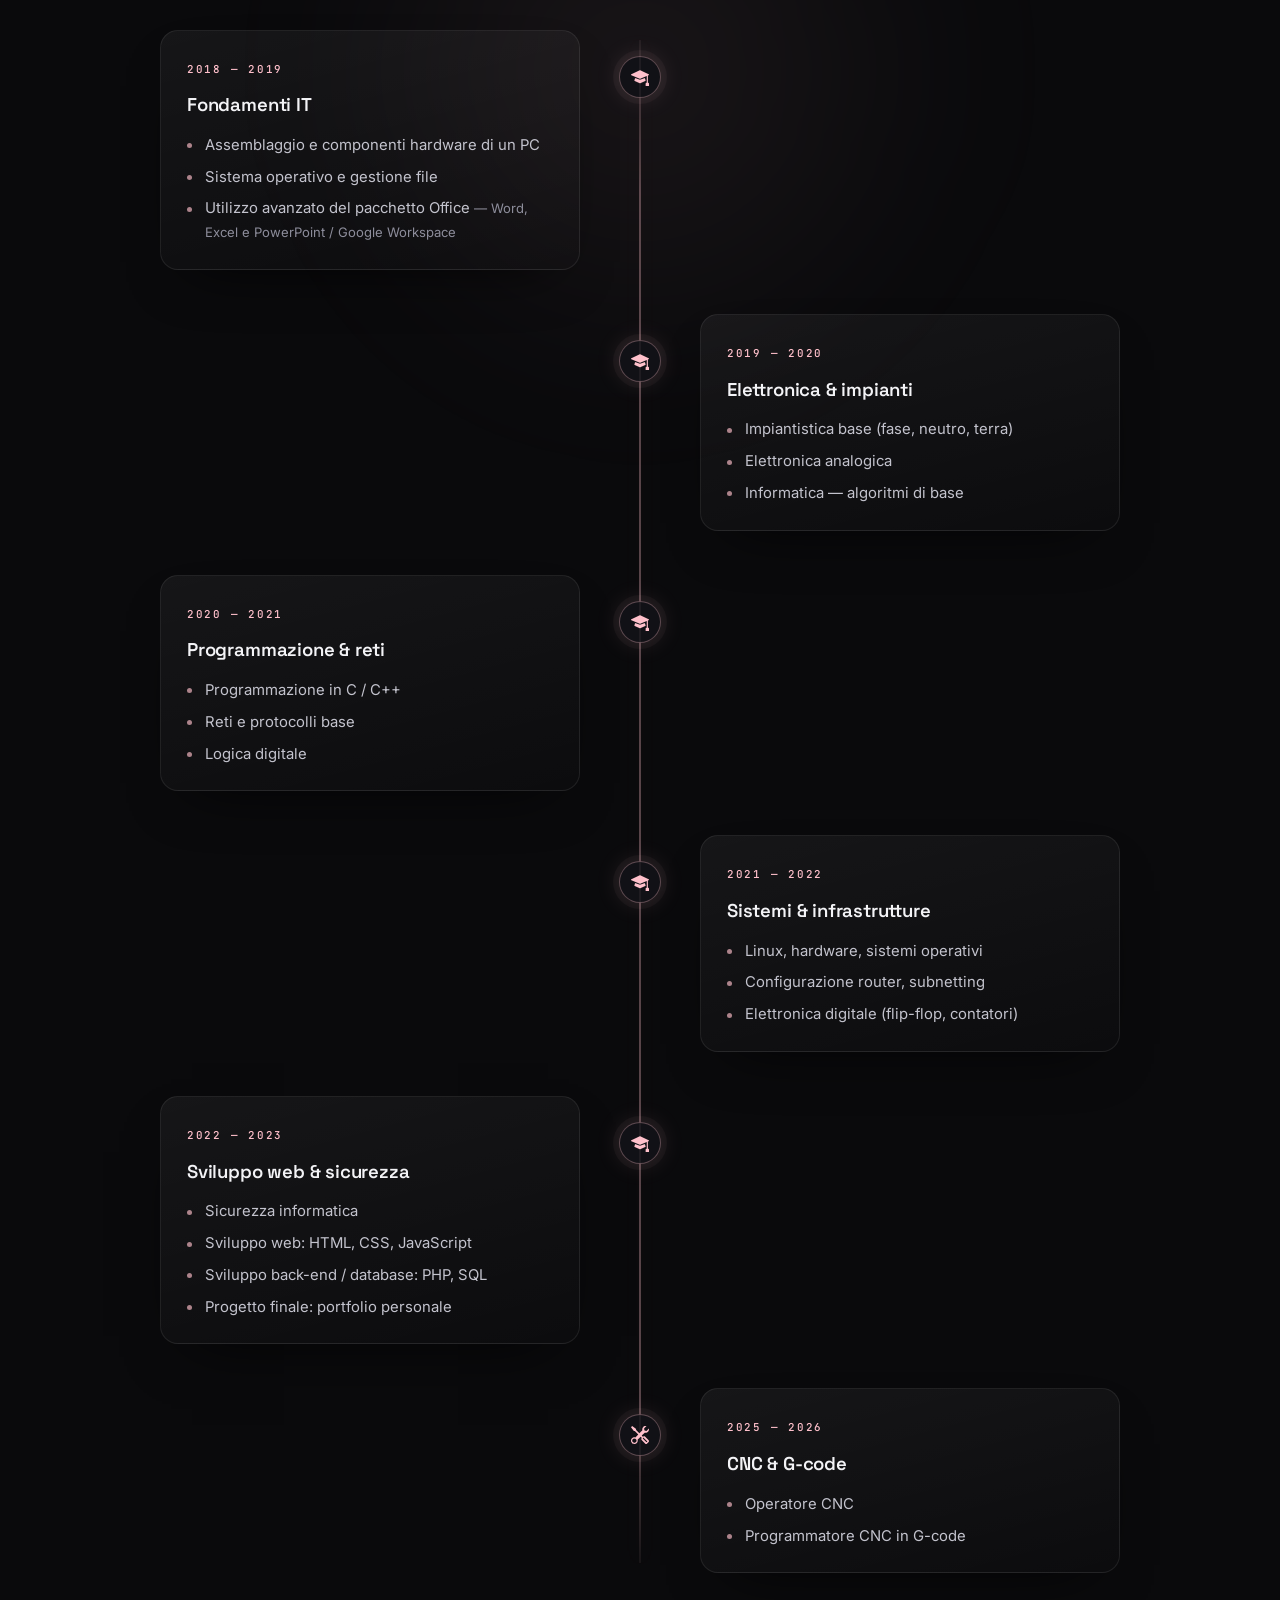
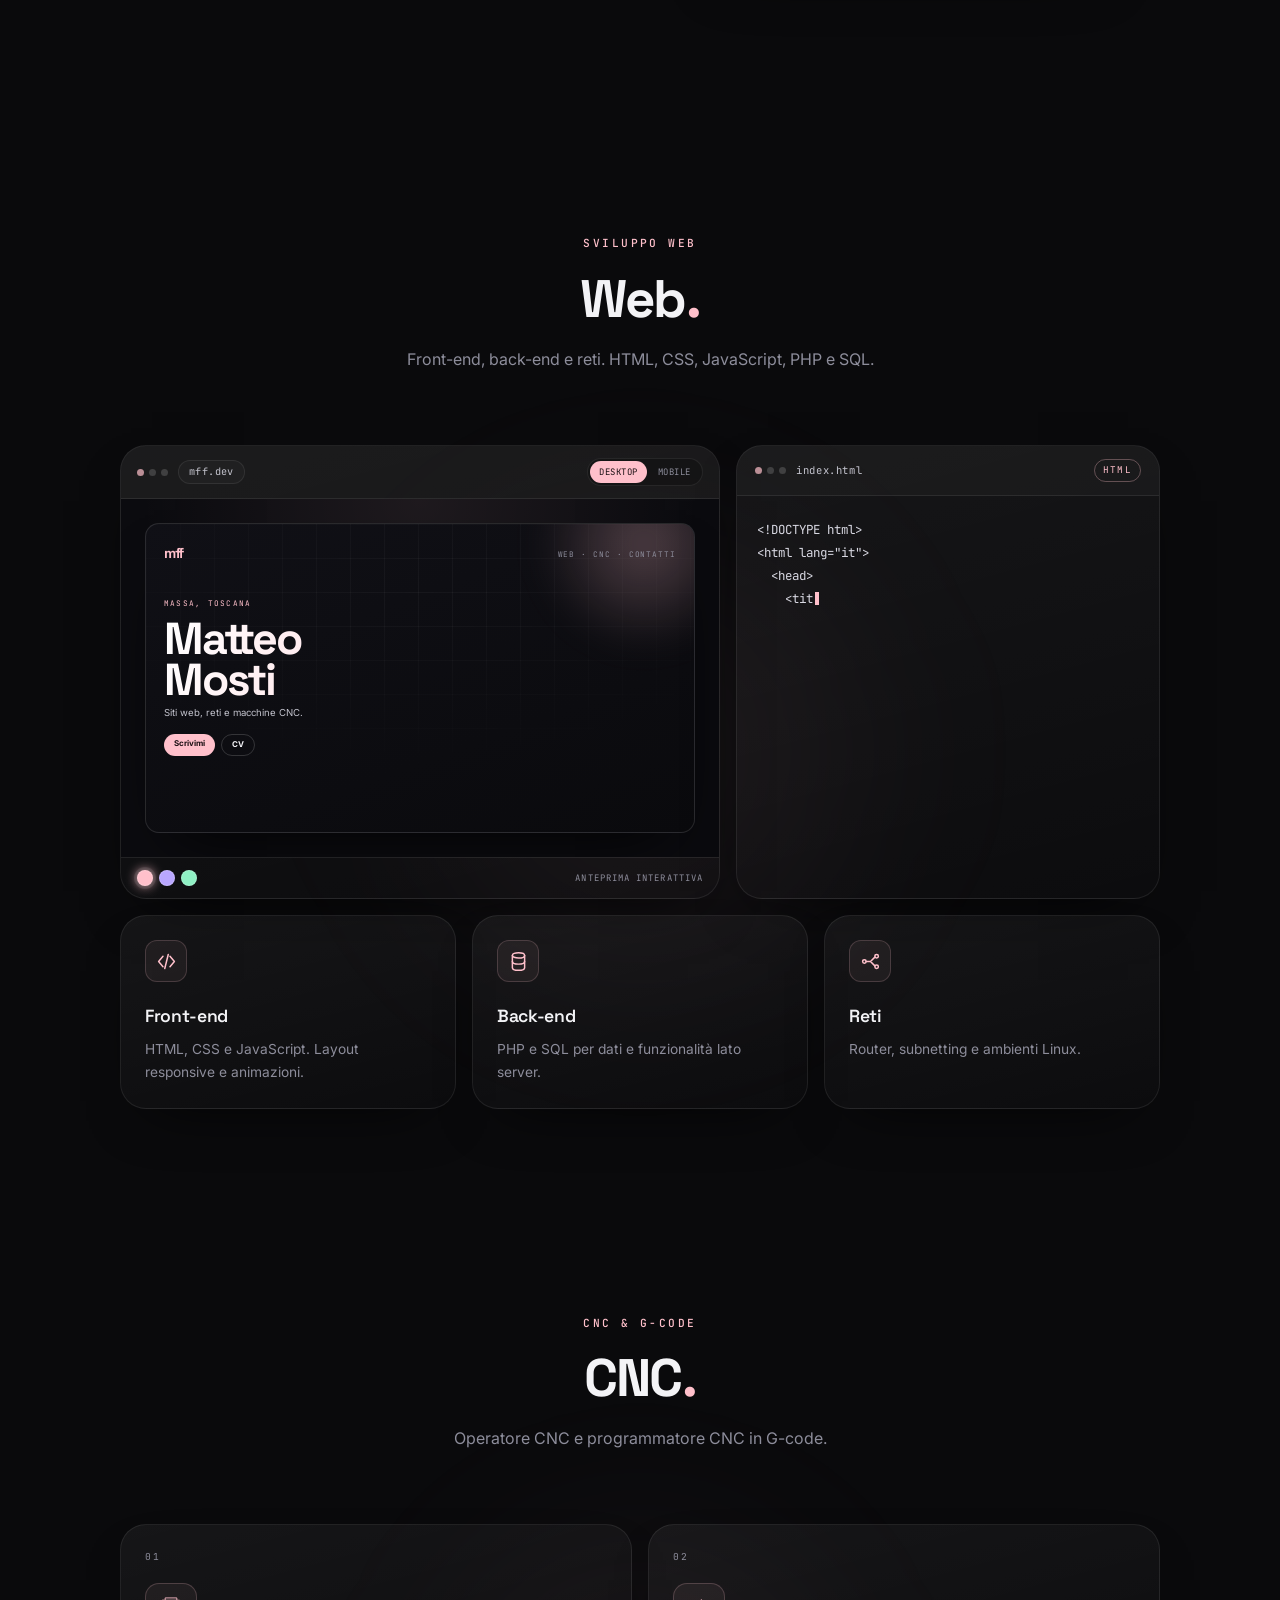
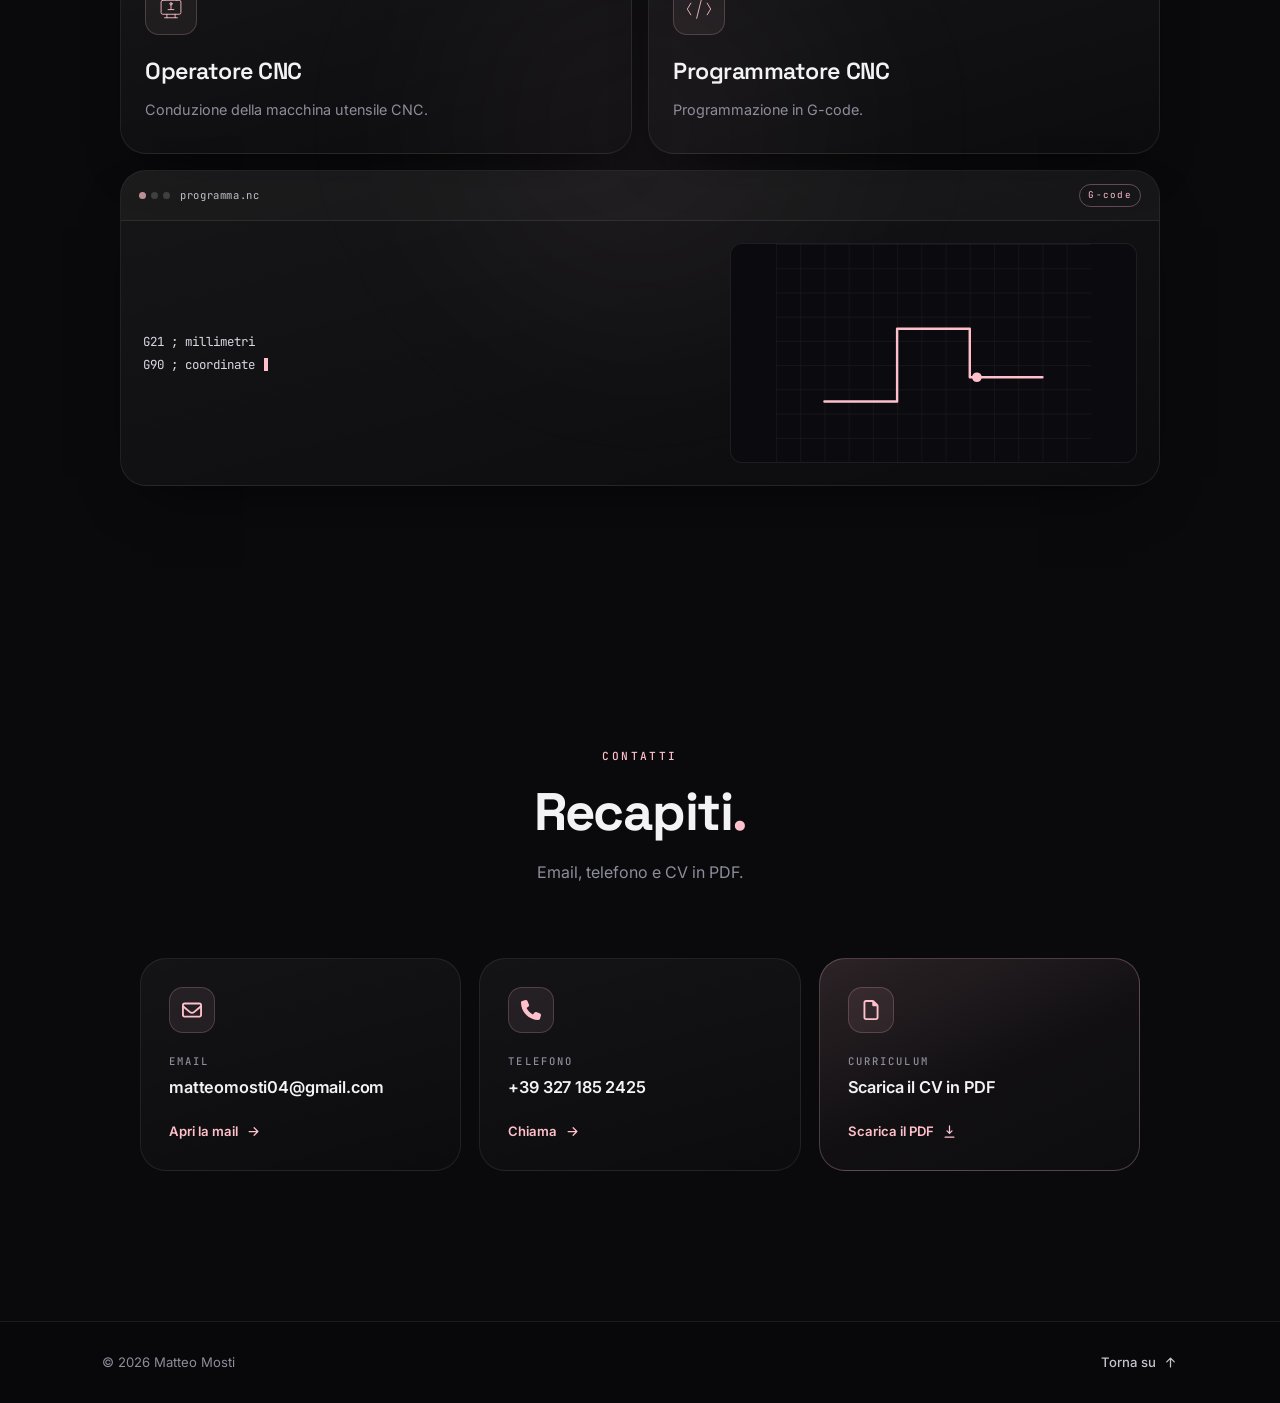
==== commit 4b6a90bb: "Nuovo portfolio: sezioni Web e CNC, logo mff e nuove interazioni" ====
--- a/index.html
+++ b/index.html
@@ -1,302 +1,654 @@
-<!DOCTYPE html>
-<html lang="en">
-<head>
-
-    <meta charset="UTF-8">
-    <meta name="viewport" content="width=device-width, initial-scale=1.0">
-
-    <title>mff</title>
-    <link rel="icon" href="favicon.png" type="image/png">
-
-
-    <link rel="stylesheet" href="mff.css">
-    <script src="scriptH1.js"></script>
-
- 
-   
-    <script src="finisher-header.es5.min.js" type="text/javascript"></script>
-
-</head>
-
-
-
-<body class="header finisher-header">
-
-    <nav>
-        <div id="menu-container">
-
-          <!-- TOGGLE THEME BUTTON
-
-          <button id="theme-toggle" class="theme-toggle-btn" aria-label="Toggle theme">
-  <svg id="theme-icon" width="24" height="24" viewBox="0 0 24 24" fill="none">
-    <path d="M12 4V2M12 22v-2M4.93 4.93L3.51 3.51M20.49 20.49l-1.42-1.42M4 12H2M22 12h-2M4.93 19.07l-1.42 1.42M20.49 3.51l-1.42 1.42M12 8a4 4 0 100 8 4 4 0 000-8z" stroke="#ffc0cb" stroke-width="2" stroke-linecap="round" stroke-linejoin="round"/>
-  </svg>
-</button> -->
-
-
-           <div class="menu-label">&#9776;</div>
-            <ul class="menu-items">
-
-
-                <li class="menu-header">Menu</li>
-                <li><hr class="menu-divider"></li>
-
-                <li><a href="#home" class="menu-link">Home</a></li>
-                <li><a href="#aboutme" class="menu-link">About me</a></li>
-                <li><a href="#contact" class="menu-link">Contact</a></li>
-            </ul>
-        </div>
-    </nav>
-
-<section class="fade-in">
-
-<div class="nameandlogo">
-  <img class="fiha" src="midj.png" alt="Logo" width="100px">
-  <div class="title-container">
-  <h1 id="dynamic-title"><span id="typed-text"></span></h1>
-  </div>
-</div>
-
-    <section id="home">
-
-
-   
-    <div class="container1">
-        <div class="yt" onclick="window.open('https://www.linkedin.com/in/matteo-mosti-9377a5257/', '_blank')">
-            <div class="social-content">
-               <img src="svg/linkedin.svg" alt="logo linkedin">
-            </div>
-        </div>
-        
-        <div class="tw" onclick="window.open('https://github.com/Maafee/mff', '_blank')">
-            <div class="social-content">
-               
-                <img src="svg/github.svg" alt="logo indeed">
-
-            </div>
-        </div>
-    </div>
-    
-</section>
-
-    <section id="aboutme">
-
-  <h1>About Me</h1>
-  <h2>Hard Skills</h2>
-
-  <div class="timeline">
-
-    <div class="entry left">
-      <img class="timeline-icon-img" src="svg/grad.svg" alt="">
-      <div class="entry-content">
-        <h3>2018–2019</h3>
-        <ul>
-          <li>Assemblaggio e componenti hardware di un PC</li>
-          <li>Sistema operativo e gestione file</li>
-          <li>
-            Utilizzo avanzato del pacchetto Office
-            <br>Word, Excel e PowerPoint / Google Workspace
-          </li>
-        </ul>
-      </div>
-    </div>
-
-    <div class="entry right">
-      <img class="timeline-icon-img" src="svg/grad.svg" alt="">
-      <div class="entry-content">
-        <h3>2019–2020</h3>
-        <ul>
-          <li>Impiantistica base (fase, neutro, terra)</li>
-          <li>Elettronica analogica</li>
-          <li>Informatica – algoritmi di base</li>
-        </ul>
-      </div>
-    </div>
-
-    <div class="entry left">
-      <img class="timeline-icon-img" src="svg/grad.svg" alt="">
-      <div class="entry-content">
-        <h3>2020–2021</h3>
-        <ul>
-          <li>Programmazione in C / C++</li>
-          <li>Reti e protocolli base</li>
-          <li>Logica digitale</li>
-        </ul>
-      </div>
-    </div>
-
-    <div class="entry right">
-      <img class="timeline-icon-img" src="svg/grad.svg" alt="">
-      <div class="entry-content">
-        <h3>2021–2022</h3>
-        <ul>
-          <li>Linux, hardware, sistemi operativi</li>
-          <li>Configurazione router, subnetting</li>
-          <li>Elettronica digitale (flip-flop, contatori)</li>
-        </ul>
-      </div>
-    </div>
-
-    <div class="entry left">
-      <img class="timeline-icon-img" src="svg/grad.svg" alt="">
-      <div class="entry-content">
-        <h3>2022–2023</h3>
-        <ul>
-          <li>Sicurezza informatica</li>
-          <li>Sviluppo web: HTML, CSS, JavaScript</li>
-          <li>Sviluppo back-end / database: PHP, SQL</li>
-          <li>Progetto finale: portfolio personale</li>
-        </ul>
-      </div>
-    </div>
-
-    <div class="entry right">
-      <img class="timeline-icon-img" src="svg/tools.svg" alt="">
-      <div class="entry-content">
-        <h3>2025-2026 <br> Operatore CNC </h3>
-        
-        <ul>
-          <li>Lettura del disegno tecnico</li>
-          <li>Preparazione della macchina utensile CNC</li>
-          <li>Programmazione CNC in G-Code</li>
-          <li>Manutenzione ordinaria della macchina</li>
-        </ul>
-      </div>
-    </div>
-
-  </div>
-</section>
-
-
-    <section id="contact">
-
-        <h1>Contact</h1>
-        
-        <!-- Contatto email -->
-        <div class="contact-item">
-            <a href="mailto:matteomosti04@gmail.com">
-                <svg width="1.5em" height="1.5em" viewBox="0 0 512 384" fill="none" xmlns="http://www.w3.org/2000/svg">
-                    <path d="M64 48C55.2 48 48 55.2 48 64V86.1L220.5 227.7C241.2 244.7 270.9 244.7 291.6 227.7L464 86.1V64C464 55.2 456.8 48 448 48H64ZM48 148.2V320C48 328.8 55.2 336 64 336H448C456.8 336 464 328.8 464 320V148.2L322 264.8C283.6 296.3 228.3 296.3 190 264.8L48 148.2ZM0 64C0 28.7 28.7 0 64 0H448C483.3 0 512 28.7 512 64V320C512 355.3 483.3 384 448 384H64C28.7 384 0 355.3 0 320V64Z" fill="white"/>
-                </svg>
-                <span>matteomosti04@gmail.com</span>
-            </a>
-        </div>
-    
-        <!-- Contatto telefonico -->
-        <div class="contact-item">
-            <a href="tel:+39 3271852425">
-                <svg width="1.5em" height="1.5em" viewBox="0 0 512 512" fill="none" xmlns="http://www.w3.org/2000/svg">
-                    <path d="M164.9 24.6C157.2 6.00003 136.9 -3.89997 117.5 1.40003L29.5 25.4C12.1 30.2 0 46 0 64C0 311.4 200.6 512 448 512C466 512 481.8 499.9 486.6 482.5L510.6 394.5C515.9 375.1 506 354.8 487.4 347.1L391.4 307.1C375.1 300.3 356.2 305 345.1 318.7L304.7 368C234.3 334.7 177.3 277.7 144 207.3L193.3 167C207 155.8 211.7 137 204.9 120.7L164.9 24.7V24.6Z" fill="white"/>
-                </svg>
-                <span>+39 327 185 2425</span>
-            </a>
-        </div>
-    
-        <!-- Link per il CV -->
-        <div class="contact-item">
-            <a class="CVicon" href="CV.pdf" download>
-                <svg width="1.5em" height="1.5em" viewBox="0 0 384 512" fill="none" xmlns="http://www.w3.org/2000/svg">
-                    <path d="M320 464C328.8 464 336 456.8 336 448V160H256C238.3 160 224 145.7 224 128V48H64C55.2 48 48 55.2 48 64V448C48 456.8 55.2 464 64 464H320ZM0 64C0 28.7 28.7 0 64 0H229.5C246.5 0 262.8 6.7 274.8 18.7L365.3 109.2C377.3 121.2 384 137.5 384 154.5V448C384 483.3 355.3 512 320 512H64C28.7 512 0 483.3 0 448V64Z" fill="white"/>
-                    </svg>
-                    
-                <span>Download CV</span>
-            </a>
-        </div>
-
-    </section>
-    
-    <script type="text/javascript">
-        new FinisherHeader({
-            
-    "count": 100,
-    "size": {
-        "min": 2,
-        "max": 30,
-        "pulse": 0
-    },
-    "speed": {
-        "x": {
-        "min": 0,
-        "max": 0.4
-        },
-        "y": {
-        "min": 0,
-        "max": 0.6
-        }
-    },
-    "colors": {
-        "background": "#0e0e0e",
-        "particles": [
-        "#ffc0cb"
-        ]
-    },
-    "blending": "overlay",
-    "opacity": {
-        "center": 1,
-        "edge": 0.55
-    },
-    "skew": 0,
-    "shapes": [
-        "c"
-  ]
-});
-        </script>
-
-  <script>
-document.addEventListener("DOMContentLoaded", function () {
-  const entries = document.querySelectorAll(".entry");
-
-  const observer = new IntersectionObserver((entriesList) => {
-    entriesList.forEach(entry => {
-      if (entry.isIntersecting) {
-        entry.target.classList.add("animate");
-      } else {
-        entry.target.classList.remove("animate");
-      }
-    });
-  }, {
-    threshold: 0.3
-  });
-
-  entries.forEach(el => observer.observe(el));
-});
-
-</script>
-
-<script>
-  const toggleBtn = document.getElementById("theme-toggle");
-  const icon = document.getElementById("theme-icon");
-
-  toggleBtn.addEventListener("click", () => {
-    document.body.classList.toggle("light");
-
-    // Cambia l’icona (opzionale)
-    if (document.body.classList.contains("light")) {
-      icon.innerHTML = `
-        <path d="M21.64 13A9 9 0 1111 2.36 7 7 0 0021.64 13z" stroke="#4a90e2" stroke-width="2" stroke-linecap="round" stroke-linejoin="round"/>`;
-    } else {
-      icon.innerHTML = `
-        <path d="M12 4V2M12 22v-2M4.93 4.93L3.51 3.51M20.49 20.49l-1.42-1.42M4 12H2M22 12h-2M4.93 19.07l-1.42 1.42M20.49 3.51l-1.42 1.42M12 8a4 4 0 100 8 4 4 0 000-8z" stroke="#ffc0cb" stroke-width="2" stroke-linecap="round" stroke-linejoin="round"/>`;
-    }
-  });
-</script>
-
-
-</body>
-
-</section>
-
-<script>
-  window.addEventListener("DOMContentLoaded", () => {
-    document.querySelectorAll('.fade-in').forEach(el => {
-      // Delay per vedere bene l'effetto
-      setTimeout(() => {
-        el.classList.add('loaded');
-      }, 100);
-    });
-  });
-</script>
-
-<script src="script.js"></script>
-
-</html>
+<!DOCTYPE html>
+<html lang="it">
+
+<head>
+    <meta charset="UTF-8">
+    <meta name="viewport" content="width=device-width, initial-scale=1.0">
+
+    <title>Matteo Mosti — Portfolio</title>
+    <meta name="description"
+        content="Matteo Mosti: sviluppo web, reti e programmazione CNC a Massa.">
+    <meta name="author" content="Matteo Mosti">
+    <meta name="theme-color" content="#0a0a0c">
+
+    <meta property="og:type" content="website">
+    <meta property="og:title" content="Matteo Mosti — Portfolio">
+    <meta property="og:description"
+        content="Siti web, reti e macchine CNC. Il percorso e i recapiti di Matteo Mosti.">
+
+    <link rel="icon" href="favicon.svg" type="image/svg+xml">
+    <link rel="icon" href="favicon.png" type="image/png">
+
+    <link rel="preconnect" href="https://fonts.googleapis.com">
+    <link rel="preconnect" href="https://fonts.gstatic.com" crossorigin>
+    <link
+        href="https://fonts.googleapis.com/css2?family=Inter:wght@300;400;500;600;700&family=JetBrains+Mono:wght@400;500&family=Space+Grotesk:wght@500;600;700&display=swap"
+        rel="stylesheet">
+
+    <script>document.documentElement.classList.add("js");</script>
+
+    <link rel="stylesheet" href="mff.css">
+
+    <script src="finisher-header.es5.min.js" type="text/javascript"></script>
+    <script src="scriptH1.js" defer></script>
+    <script src="script.js" defer></script>
+</head>
+
+<body>
+
+    <!-- ================= PRELOADER ================= -->
+    <div class="preloader" id="preloader" aria-hidden="true">
+        <div class="preloader-top">
+            <span>mff</span>
+            <span>2026</span>
+        </div>
+        <div class="preloader-word">mff</div>
+        <div class="preloader-bottom">
+            <span>Caricamento</span>
+            <span id="preloader-count">0%</span>
+        </div>
+        <div class="preloader-bar"><i id="preloader-bar"></i></div>
+    </div>
+
+    <!-- Custom cursor (desktop only, progressive enhancement) -->
+    <div class="cursor" id="cursor" aria-hidden="true">
+        <span class="cursor-dot"></span>
+        <span class="cursor-ring"></span>
+    </div>
+
+    <a class="skip-link" href="#home">Salta al contenuto</a>
+
+    <!-- ================= HEADER ================= -->
+    <header class="site-header" id="site-header">
+        <nav class="nav container" aria-label="Navigazione principale">
+
+            <a href="#home" class="brand" aria-label="mff — torna all'inizio">
+                <span class="brand-word" aria-hidden="true">mff</span>
+                <span class="brand-trace" aria-hidden="true"><i></i></span>
+            </a>
+
+            <button class="nav-toggle" id="nav-toggle" type="button" aria-controls="primary-menu"
+                aria-expanded="false" aria-label="Apri il menu">
+                <span></span>
+                <span></span>
+                <span></span>
+            </button>
+
+            <ul class="menu-items" id="primary-menu">
+                <li><a href="#home" class="menu-link is-active">Inizio</a></li>
+                <li><a href="#aboutme" class="menu-link">Chi sono</a></li>
+                <li><a href="#web" class="menu-link">Web</a></li>
+                <li><a href="#cnc" class="menu-link">CNC</a></li>
+                <li><a href="#contact" class="menu-link">Contatti</a></li>
+                <li class="nav-cta-wrap">
+                    <a class="nav-cta" href="CV.pdf" download data-magnetic>
+                        <svg viewBox="0 0 24 24" fill="none" stroke="currentColor" stroke-width="2"
+                            stroke-linecap="round" stroke-linejoin="round" aria-hidden="true">
+                            <path d="M12 3v12m0 0 4-4m-4 4-4-4M5 21h14" />
+                        </svg>
+                        CV
+                    </a>
+                </li>
+            </ul>
+
+        </nav>
+        <div class="scroll-progress" aria-hidden="true">
+            <span id="scroll-progress-bar"></span>
+        </div>
+    </header>
+
+    <div class="menu-overlay" id="menu-overlay" aria-hidden="true"></div>
+
+    <main>
+
+        <!-- ================= HERO ================= -->
+        <section id="home" class="hero">
+            <div class="hero-bg" aria-hidden="true">
+                <div class="hero-grid"></div>
+                <div class="glow glow-1"></div>
+                <div class="glow glow-2"></div>
+            </div>
+
+            <div class="finisher-header hero-canvas" aria-hidden="true"></div>
+
+            <div class="hero-hud hero-hud-left" aria-hidden="true">
+                <span><i>X</i><b id="hud-x">+000.000</b></span>
+                <span><i>Y</i><b id="hud-y">+000.000</b></span>
+                <span><i>Z</i><b>-001.500</b></span>
+            </div>
+
+            <div class="hero-hud hero-hud-right" aria-hidden="true">
+                <span>43.99° N</span>
+                <span>10.13° E</span>
+                <span>Massa · IT</span>
+            </div>
+
+            <div class="container hero-inner">
+
+                <div class="hero-copy">
+                    <p class="eyebrow">
+                        <span class="eyebrow-dot" aria-hidden="true"></span>
+                        Massa, Toscana
+                    </p>
+
+                    <h1 class="hero-title">
+                        <span class="text-gradient">Matteo Mosti</span>
+                    </h1>
+
+                    <p class="hero-role" aria-hidden="true">
+                        <span class="mono-prompt">&gt;_</span>
+                        <span id="typed-text">Web Developer</span>
+                        <span class="caret"></span>
+                    </p>
+                    <p class="sr-only">Web developer, tecnico hardware e operatore CNC.</p>
+
+                    <p class="hero-desc">
+                        Sviluppo siti web, configuro reti e programmo macchine CNC.
+                        Lavoro tra front-end, infrastruttura e officina.
+                    </p>
+
+                    <div class="hero-actions">
+                        <a class="btn btn-primary" href="#contact" data-magnetic>
+                            Scrivimi
+                            <svg viewBox="0 0 24 24" fill="none" stroke="currentColor" stroke-width="2"
+                                stroke-linecap="round" stroke-linejoin="round" aria-hidden="true">
+                                <path d="M5 12h14M13 6l6 6-6 6" />
+                            </svg>
+                        </a>
+                        <a class="btn btn-ghost" href="CV.pdf" download data-magnetic>
+                            <svg viewBox="0 0 24 24" fill="none" stroke="currentColor" stroke-width="2"
+                                stroke-linecap="round" stroke-linejoin="round" aria-hidden="true">
+                                <path d="M12 3v12m0 0 4-4m-4 4-4-4M5 21h14" />
+                            </svg>
+                            Scarica CV
+                        </a>
+                    </div>
+
+                    <ul class="social-list" aria-label="Profili social">
+                        <li>
+                            <a href="https://www.linkedin.com/in/matteo-mosti-9377a5257/" target="_blank"
+                                rel="noopener noreferrer" aria-label="LinkedIn (si apre in una nuova scheda)"
+                                data-magnetic>
+                                <img src="svg/linkedin.svg" alt="" width="22" height="22">
+                            </a>
+                        </li>
+                        <li>
+                            <a href="https://github.com/Maafee/mff" target="_blank" rel="noopener noreferrer"
+                                aria-label="GitHub (si apre in una nuova scheda)" data-magnetic>
+                                <img src="svg/github.svg" alt="" width="22" height="22">
+                            </a>
+                        </li>
+                    </ul>
+                </div>
+
+                <div class="hero-visual">
+                    <div class="avatar-frame">
+                        <img class="avatar" src="midj-640.jpg" alt="Immagine di profilo" width="640" height="640">
+                    </div>
+                    <span class="float-chip chip-1"><span class="chip-dot" aria-hidden="true"></span>Web &amp; UI</span>
+                    <span class="float-chip chip-2">Reti &amp; sistemi</span>
+                    <span class="float-chip chip-3">CNC · G-code</span>
+                </div>
+
+            </div>
+
+            <a class="scroll-hint" href="#aboutme" aria-label="Scorri alla sezione Chi sono">
+                <span class="scroll-hint-line" aria-hidden="true"></span>
+                Scorri
+            </a>
+        </section>
+
+        <!-- ================= SKILL MARQUEE ================= -->
+        <div class="marquee-band" aria-hidden="true">
+            <div class="marquee">
+                <div class="marquee-track">
+                    <div class="marquee-group">
+                        <span>HTML</span><span>CSS</span><span>JavaScript</span><span>PHP</span><span>SQL</span>
+                        <span>C / C++</span><span>Linux</span><span>Reti &amp; Protocolli</span>
+                        <span>Sicurezza informatica</span><span>G-Code</span><span>CNC</span><span>Office</span>
+                    </div>
+                    <div class="marquee-group">
+                        <span>HTML</span><span>CSS</span><span>JavaScript</span><span>PHP</span><span>SQL</span>
+                        <span>C / C++</span><span>Linux</span><span>Reti &amp; Protocolli</span>
+                        <span>Sicurezza informatica</span><span>G-Code</span><span>CNC</span><span>Office</span>
+                    </div>
+                </div>
+            </div>
+            <div class="marquee marquee-alt">
+                <div class="marquee-track">
+                    <div class="marquee-group">
+                        <span>Disegno tecnico</span><span>Elettronica</span><span>Subnetting</span>
+                        <span>Virtualizzazione</span><span>Programmazione G-code</span><span>Disegno CAD</span>
+                    </div>
+                    <div class="marquee-group">
+                        <span>Disegno tecnico</span><span>Elettronica</span><span>Subnetting</span>
+                        <span>Virtualizzazione</span><span>Programmazione G-code</span><span>Disegno CAD</span>
+                    </div>
+                </div>
+            </div>
+        </div>
+
+        <!-- ================= ABOUT ================= -->
+        <section id="aboutme" class="section">
+            <div class="container">
+
+                <header class="section-head reveal">
+                    <p class="eyebrow">2018 — 2026</p>
+                    <h2 class="section-title">Percorso<span class="accent-dot">.</span></h2>
+                    <p class="section-desc">
+                        Sei tappe tra hardware, elettronica, programmazione, reti, web e CNC.
+                        Per ogni anno, quello che ho imparato a fare.
+                    </p>
+                </header>
+
+                <ul class="stat-row reveal" aria-label="Numeri del percorso">
+                    <li>
+                        <b><span data-count="5">5</span></b>
+                        <span>anni di ITIS informatico</span>
+                    </li>
+                    <li>
+                        <b><span data-count="2">2</span></b>
+                        <span>esperienze sul campo</span>
+                    </li>
+                    <li>
+                        <b><span data-count="6">6</span></b>
+                        <span>tappe di formazione</span>
+                    </li>
+                </ul>
+
+                <h3 class="subhead reveal"><span>Tappe</span></h3>
+
+                <div class="timeline" id="timeline">
+                    <div class="timeline-progress" aria-hidden="true"><i id="timeline-bar"></i></div>
+
+                    <article class="entry left">
+                        <span class="timeline-node" aria-hidden="true">
+                            <img src="svg/grad.svg" alt="">
+                        </span>
+                        <div class="entry-content">
+                            <span class="entry-year">2018 — 2019</span>
+                            <h3>Fondamenti IT</h3>
+                            <ul>
+                                <li>Assemblaggio e componenti hardware di un PC</li>
+                                <li>Sistema operativo e gestione file</li>
+                                <li>Utilizzo avanzato del pacchetto Office <span class="muted">— Word, Excel e
+                                        PowerPoint / Google Workspace</span></li>
+                            </ul>
+                        </div>
+                    </article>
+
+                    <article class="entry right">
+                        <span class="timeline-node" aria-hidden="true">
+                            <img src="svg/grad.svg" alt="">
+                        </span>
+                        <div class="entry-content">
+                            <span class="entry-year">2019 — 2020</span>
+                            <h3>Elettronica &amp; impianti</h3>
+                            <ul>
+                                <li>Impiantistica base (fase, neutro, terra)</li>
+                                <li>Elettronica analogica</li>
+                                <li>Informatica — algoritmi di base</li>
+                            </ul>
+                        </div>
+                    </article>
+
+                    <article class="entry left">
+                        <span class="timeline-node" aria-hidden="true">
+                            <img src="svg/grad.svg" alt="">
+                        </span>
+                        <div class="entry-content">
+                            <span class="entry-year">2020 — 2021</span>
+                            <h3>Programmazione &amp; reti</h3>
+                            <ul>
+                                <li>Programmazione in C / C++</li>
+                                <li>Reti e protocolli base</li>
+                                <li>Logica digitale</li>
+                            </ul>
+                        </div>
+                    </article>
+
+                    <article class="entry right">
+                        <span class="timeline-node" aria-hidden="true">
+                            <img src="svg/grad.svg" alt="">
+                        </span>
+                        <div class="entry-content">
+                            <span class="entry-year">2021 — 2022</span>
+                            <h3>Sistemi &amp; infrastrutture</h3>
+                            <ul>
+                                <li>Linux, hardware, sistemi operativi</li>
+                                <li>Configurazione router, subnetting</li>
+                                <li>Elettronica digitale (flip-flop, contatori)</li>
+                            </ul>
+                        </div>
+                    </article>
+
+                    <article class="entry left">
+                        <span class="timeline-node" aria-hidden="true">
+                            <img src="svg/grad.svg" alt="">
+                        </span>
+                        <div class="entry-content">
+                            <span class="entry-year">2022 — 2023</span>
+                            <h3>Sviluppo web &amp; sicurezza</h3>
+                            <ul>
+                                <li>Sicurezza informatica</li>
+                                <li>Sviluppo web: HTML, CSS, JavaScript</li>
+                                <li>Sviluppo back-end / database: PHP, SQL</li>
+                                <li>Progetto finale: portfolio personale</li>
+                            </ul>
+                        </div>
+                    </article>
+
+                    <article class="entry right">
+                        <span class="timeline-node" aria-hidden="true">
+                            <img src="svg/tools.svg" alt="">
+                        </span>
+                        <div class="entry-content">
+                            <span class="entry-year">2025 — 2026</span>
+                            <h3>CNC &amp; G-code</h3>
+                            <ul>
+                                <li>Operatore CNC</li>
+                                <li>Programmatore CNC in G-code</li>
+                            </ul>
+                        </div>
+                    </article>
+
+                </div>
+            </div>
+        </section>
+
+        <!-- ================= WEB ================= -->
+        <section id="web" class="section section-web">
+            <div class="container">
+
+                <header class="section-head reveal">
+                    <p class="eyebrow">Sviluppo web</p>
+                    <h2 class="section-title">Web<span class="accent-dot">.</span></h2>
+                    <p class="section-desc">
+                        Front-end, back-end e reti. HTML, CSS, JavaScript, PHP e SQL.
+                    </p>
+                </header>
+
+                <div class="web-grid">
+
+                    <article class="bento-card web-browser reveal">
+                        <div class="browser-bar">
+                            <span class="bento-dots" aria-hidden="true"><i></i><i></i><i></i></span>
+                            <span class="browser-url">mff.dev</span>
+                            <div class="view-switch" role="group" aria-label="Anteprima responsive">
+                                <button type="button" class="view-btn is-active" data-view="desktop"
+                                    aria-pressed="true">Desktop</button>
+                                <button type="button" class="view-btn" data-view="mobile"
+                                    aria-pressed="false">Mobile</button>
+                            </div>
+                        </div>
+
+                        <div class="browser-stage">
+                            <div class="mini-site" id="mini-site">
+                                <div class="mini-grid" aria-hidden="true"></div>
+                                <div class="mini-nav">
+                                    <span class="mini-logo">mff</span>
+                                    <span class="mini-links">web · cnc · contatti</span>
+                                </div>
+                                <div class="mini-hero">
+                                    <p class="mini-eyebrow">Massa, Toscana</p>
+                                    <h3>Matteo<br>Mosti</h3>
+                                    <p class="mini-copy">Siti web, reti e macchine CNC.</p>
+                                    <div class="mini-actions">
+                                        <span class="mini-btn">Scrivimi</span>
+                                        <span class="mini-btn is-ghost">CV</span>
+                                    </div>
+                                </div>
+                            </div>
+                        </div>
+
+                        <div class="browser-foot">
+                            <div class="accent-swatches" role="group" aria-label="Colore anteprima">
+                                <button type="button" class="swatch is-active" data-accent="#ffc0cb"
+                                    style="--sw:#ffc0cb" aria-label="Rosa" aria-pressed="true"></button>
+                                <button type="button" class="swatch" data-accent="#b9a7ff"
+                                    style="--sw:#b9a7ff" aria-label="Lilla" aria-pressed="false"></button>
+                                <button type="button" class="swatch" data-accent="#8ff0c4"
+                                    style="--sw:#8ff0c4" aria-label="Menta" aria-pressed="false"></button>
+                            </div>
+                            <span class="browser-hint">Anteprima interattiva</span>
+                        </div>
+                    </article>
+
+                    <article class="bento-card web-code reveal">
+                        <div class="bento-bar">
+                            <span class="bento-dots" aria-hidden="true"><i></i><i></i><i></i></span>
+                            <span class="bento-file">index.html</span>
+                            <span class="bento-lang">HTML</span>
+                        </div>
+                        <pre class="code-typer" id="web-typer" aria-hidden="true"></pre>
+                        <p class="sr-only">Esempio di HTML: sezione hero con titolo, testo e link.</p>
+                    </article>
+
+                    <article class="bento-card web-card reveal">
+                        <span class="web-card-icon" aria-hidden="true">
+                            <svg viewBox="0 0 24 24" fill="none" stroke="currentColor" stroke-width="1.7"
+                                stroke-linecap="round" stroke-linejoin="round">
+                                <path d="m8 6-5 6 5 6M16 6l5 6-5 6M14 4l-4 16" />
+                            </svg>
+                        </span>
+                        <h3>Front-end</h3>
+                        <p>HTML, CSS e JavaScript. Layout responsive e animazioni.</p>
+                    </article>
+
+                    <article class="bento-card web-card reveal">
+                        <span class="web-card-icon" aria-hidden="true">
+                            <svg viewBox="0 0 24 24" fill="none" stroke="currentColor" stroke-width="1.7"
+                                stroke-linecap="round" stroke-linejoin="round">
+                                <ellipse cx="12" cy="5" rx="7" ry="3" />
+                                <path d="M5 5v14c0 1.7 3.1 3 7 3s7-1.3 7-3V5" />
+                                <path d="M5 12c0 1.7 3.1 3 7 3s7-1.3 7-3" />
+                            </svg>
+                        </span>
+                        <h3>Back-end</h3>
+                        <p>PHP e SQL per dati e funzionalità lato server.</p>
+                    </article>
+
+                    <article class="bento-card web-card reveal">
+                        <span class="web-card-icon" aria-hidden="true">
+                            <svg viewBox="0 0 24 24" fill="none" stroke="currentColor" stroke-width="1.7"
+                                stroke-linecap="round" stroke-linejoin="round">
+                                <circle cx="5" cy="12" r="2" />
+                                <circle cx="19" cy="6" r="2" />
+                                <circle cx="19" cy="18" r="2" />
+                                <path d="M7 12h5m0 0 5-5m-5 5 5 5" />
+                            </svg>
+                        </span>
+                        <h3>Reti</h3>
+                        <p>Router, subnetting e ambienti Linux.</p>
+                    </article>
+
+                </div>
+            </div>
+        </section>
+
+        <!-- ================= CNC ================= -->
+        <section id="cnc" class="section section-cnc">
+            <div class="container">
+
+                <header class="section-head reveal">
+                    <p class="eyebrow">CNC &amp; G-code</p>
+                    <h2 class="section-title">CNC<span class="accent-dot">.</span></h2>
+                    <p class="section-desc">
+                        Operatore CNC e programmatore CNC in G-code.
+                    </p>
+                </header>
+
+                <div class="cnc-grid">
+
+                    <article class="bento-card cnc-role reveal">
+                        <span class="cnc-role-num">01</span>
+                        <div class="cnc-role-icon" aria-hidden="true">
+                            <svg viewBox="0 0 48 48" fill="none" stroke="currentColor" stroke-width="1.5"
+                                stroke-linecap="round" stroke-linejoin="round">
+                                <rect x="7" y="9" width="34" height="24" rx="3" />
+                                <path d="M14 9V5h20v4M24 15v10M19 25h10M13 39h22M17 33v6M31 33v6" />
+                                <circle cx="24" cy="15" r="2" />
+                            </svg>
+                        </div>
+                        <h3>Operatore CNC</h3>
+                        <p>Conduzione della macchina utensile CNC.</p>
+                    </article>
+
+                    <article class="bento-card cnc-role reveal">
+                        <span class="cnc-role-num">02</span>
+                        <div class="cnc-role-icon" aria-hidden="true">
+                            <svg viewBox="0 0 48 48" fill="none" stroke="currentColor" stroke-width="1.5"
+                                stroke-linecap="round" stroke-linejoin="round">
+                                <path d="M10 14 4 24l6 10M38 14l6 10-6 10M28 8l-8 32" />
+                            </svg>
+                        </div>
+                        <h3>Programmatore CNC</h3>
+                        <p>Programmazione in G-code.</p>
+                    </article>
+
+                    <article class="bento-card cnc-terminal reveal">
+                        <div class="bento-bar">
+                            <span class="bento-dots" aria-hidden="true"><i></i><i></i><i></i></span>
+                            <span class="bento-file">programma.nc</span>
+                            <span class="bento-lang">G-code</span>
+                        </div>
+                        <div class="cnc-terminal-body">
+                            <pre class="gcode-typer" id="gcode-typer" aria-hidden="true"></pre>
+                            <svg class="toolpath" viewBox="0 0 260 180" aria-hidden="true">
+                                <defs>
+                                    <pattern id="toolgrid" width="20" height="20" patternUnits="userSpaceOnUse">
+                                        <path d="M20 0H0V20" fill="none" stroke="rgba(255,255,255,.06)"
+                                            stroke-width="1" />
+                                    </pattern>
+                                </defs>
+                                <rect width="260" height="180" fill="url(#toolgrid)" />
+                                <path id="toolpath-line"
+                                    d="M40 130 H100 V70 H160 V110 H220"
+                                    fill="none" stroke="#ffc0cb" stroke-width="2"
+                                    stroke-linecap="round" stroke-linejoin="round" />
+                                <circle r="4" fill="#ffc0cb">
+                                    <animateMotion dur="5s" repeatCount="indefinite" rotate="auto">
+                                        <mpath href="#toolpath-line" />
+                                    </animateMotion>
+                                </circle>
+                            </svg>
+                        </div>
+                        <p class="sr-only">
+                            Esempio di programma G-code con coordinate assolute e movimento lineare.
+                        </p>
+                    </article>
+
+                </div>
+            </div>
+        </section>
+
+        <!-- ================= CONTACT ================= -->
+        <section id="contact" class="section section-contact">
+            <div class="container">
+
+                <header class="section-head reveal">
+                    <p class="eyebrow">Contatti</p>
+                    <h2 class="section-title">Recapiti<span class="accent-dot">.</span></h2>
+                    <p class="section-desc">
+                        Email, telefono e CV in PDF.
+                    </p>
+                </header>
+
+                <div class="contact-grid">
+
+                    <a class="contact-card reveal" href="mailto:matteomosti04@gmail.com">
+                        <span class="contact-icon" aria-hidden="true">
+                            <svg viewBox="0 0 512 384" xmlns="http://www.w3.org/2000/svg">
+                                <path
+                                    d="M64 48C55.2 48 48 55.2 48 64V86.1L220.5 227.7C241.2 244.7 270.9 244.7 291.6 227.7L464 86.1V64C464 55.2 456.8 48 448 48H64ZM48 148.2V320C48 328.8 55.2 336 64 336H448C456.8 336 464 328.8 464 320V148.2L322 264.8C283.6 296.3 228.3 296.3 190 264.8L48 148.2ZM0 64C0 28.7 28.7 0 64 0H448C483.3 0 512 28.7 512 64V320C512 355.3 483.3 384 448 384H64C28.7 384 0 355.3 0 320V64Z" />
+                            </svg>
+                        </span>
+                        <span class="contact-label">Email</span>
+                        <span class="contact-value">matteomosti04@gmail.com</span>
+                        <span class="contact-cta">
+                            Apri la mail
+                            <svg viewBox="0 0 24 24" fill="none" stroke="currentColor" stroke-width="2"
+                                stroke-linecap="round" stroke-linejoin="round" aria-hidden="true">
+                                <path d="M5 12h14M13 6l6 6-6 6" />
+                            </svg>
+                        </span>
+                    </a>
+
+                    <a class="contact-card reveal" href="tel:+393271852425">
+                        <span class="contact-icon" aria-hidden="true">
+                            <svg viewBox="0 0 512 512" xmlns="http://www.w3.org/2000/svg">
+                                <path
+                                    d="M164.9 24.6C157.2 6.00003 136.9 -3.89997 117.5 1.40003L29.5 25.4C12.1 30.2 0 46 0 64C0 311.4 200.6 512 448 512C466 512 481.8 499.9 486.6 482.5L510.6 394.5C515.9 375.1 506 354.8 487.4 347.1L391.4 307.1C375.1 300.3 356.2 305 345.1 318.7L304.7 368C234.3 334.7 177.3 277.7 144 207.3L193.3 167C207 155.8 211.7 137 204.9 120.7L164.9 24.7V24.6Z" />
+                            </svg>
+                        </span>
+                        <span class="contact-label">Telefono</span>
+                        <span class="contact-value">+39 327 185 2425</span>
+                        <span class="contact-cta">
+                            Chiama
+                            <svg viewBox="0 0 24 24" fill="none" stroke="currentColor" stroke-width="2"
+                                stroke-linecap="round" stroke-linejoin="round" aria-hidden="true">
+                                <path d="M5 12h14M13 6l6 6-6 6" />
+                            </svg>
+                        </span>
+                    </a>
+
+                    <a class="contact-card contact-card-cv reveal" href="CV.pdf" download>
+                        <span class="contact-icon" aria-hidden="true">
+                            <svg viewBox="0 0 384 512" xmlns="http://www.w3.org/2000/svg">
+                                <path
+                                    d="M320 464C328.8 464 336 456.8 336 448V160H256C238.3 160 224 145.7 224 128V48H64C55.2 48 48 55.2 48 64V448C48 456.8 55.2 464 64 464H320ZM0 64C0 28.7 28.7 0 64 0H229.5C246.5 0 262.8 6.7 274.8 18.7L365.3 109.2C377.3 121.2 384 137.5 384 154.5V448C384 483.3 355.3 512 320 512H64C28.7 512 0 483.3 0 448V64Z" />
+                            </svg>
+                        </span>
+                        <span class="contact-label">Curriculum</span>
+                        <span class="contact-value">Scarica il CV in PDF</span>
+                        <span class="contact-cta">
+                            Scarica il PDF
+                            <svg viewBox="0 0 24 24" fill="none" stroke="currentColor" stroke-width="2"
+                                stroke-linecap="round" stroke-linejoin="round" aria-hidden="true">
+                                <path d="M12 3v12m0 0 4-4m-4 4-4-4M5 21h14" />
+                            </svg>
+                        </span>
+                    </a>
+
+                </div>
+            </div>
+        </section>
+
+    </main>
+
+    <!-- ================= FOOTER ================= -->
+    <footer class="site-footer">
+        <div class="container footer-inner">
+            <p>© <span id="year">2026</span> Matteo Mosti</p>
+            <a class="footer-top" href="#home" data-magnetic>
+                Torna su
+                <svg viewBox="0 0 24 24" fill="none" stroke="currentColor" stroke-width="2"
+                    stroke-linecap="round" stroke-linejoin="round" aria-hidden="true">
+                    <path d="M12 19V5M6 11l6-6 6 6" />
+                </svg>
+            </a>
+        </div>
+    </footer>
+
+    <script type="text/javascript">
+        new FinisherHeader({
+            "count": 42,
+            "size": { "min": 1, "max": 18, "pulse": 0 },
+            "speed": {
+                "x": { "min": 0, "max": 0.22 },
+                "y": { "min": 0, "max": 0.38 }
+            },
+            "colors": {
+                "background": "#0a0a0c",
+                "particles": ["#ffc0cb"]
+            },
+            "blending": "screen",
+            "opacity": { "center": 0.45, "edge": 0 },
+            "skew": 0,
+            "shapes": ["c"]
+        });
+    </script>
+
+</body>
+
+</html>
--- a/mff.css
+++ b/mff.css
@@ -1,777 +1,2649 @@
-/* ========================
-   IMPORT FONTS & BASE SETUP
-=========================== */
-@import url('https://fonts.googleapis.com/css2?family=Liter&display=swap');
-
-html {
-    margin: 0;
-    padding: 0;
-    font-family: "Liter", serif;
-    background-color: #0e0e0e;
-    scroll-padding-top: 60px;
-    scroll-behavior: smooth;
-    position: relative;
-    max-width: 100vw;
-    overflow-x: hidden;
-}
-
-*, *::before, *::after {
-    box-sizing: border-box;
-}
-
-body {
-    margin: 0;
-    padding: 0;
-    overflow-x: hidden;
-    width: 100%;
-    max-width: 100vw;
-}
-
-.fade-in {
-    opacity: 0;
-    transform: translateY(20px);
-    transition: opacity 0.8s ease, transform 0.8s ease;
-}
-
-.fade-in.loaded {
-    opacity: 1;
-    transform: translateY(0);
-}
-
-/* ========================
-   NAVBAR
-=========================== */
-nav {
-    width: 100%;
-    height: 60px;
-    background-color: rgb(25, 25, 25);
-    position: fixed;
-    top: 0;
-    left: 0;
-    display: flex;
-    justify-content: center;
-    align-items: center;
-    box-shadow: 0px 4px 4px rgba(0, 0, 0, 0.5);
-    z-index: 100;
-    padding: 0 10px;
-    box-sizing: border-box;
-}
-
-.menu-header, .menu-divider {
-    display: none;
-}
-
-.menu-items {
-    list-style: none;
-    display: flex;
-    padding: 0;
-    margin: 0;
-}
-
-.menu-items li {
-    padding: 0 15px;
-}
-
-.menu-items a {
-    text-decoration: none;
-    color: #ffc0cb;
-    font-size: 1.2em;
-    display: block;
-    padding: 10px 15px;
-}
-
-.menu-items a:hover {
-    color: aliceblue;
-}
-
-.menu-toggle {
-    display: none;
-}
-
-.menu-label {
-    font-size: 30px;
-    color: #ffc0cb;
-    cursor: pointer;
-    display: none;
-    position: absolute;
-    top: 15px;
-    right: 20px;
-    width: 40px;
-    height: 40px;
-    text-align: center;
-    line-height: 40px;
-    z-index: 101;
-}
-
-/* HAMBURGER RESPONSIVE */
-@media (max-width: 768px) {
-
-     nav {
-        justify-content: space-between;
-        padding: 0 20px;
-    }
-
-     /* Mostra l'hamburger solo su mobile */
-    .menu-label {
-        display: block;
-    }
-
-    .menu-header,
-    .menu-divider {
-        display: block;
-    }
-
-    .menu-header {
-        font-size: 1.5rem;
-        font-weight: bold;
-        color: #ffc0cb;
-        margin: 10px;
-}
-
-    /* Linea divisoria */
-    .menu-divider {
-
-        width: 100%;
-        border: 0;
-        margin: 0;
-        padding: 0;
-        height: 1px;
-        background-color: black;
-        margin-bottom: 20px;
-
-        /*Hacky*/
-        width: calc(100% + 20px); /* o quanto è il padding/margine laterale */
-        margin-left: -15px; /* per compensare il padding */
-
-    }
-  
-
-    /* Nasconde il menu principale e mostra l'hamburger */
-    .menu-items {
-
-    margin: 0 !important;
-    padding: 10px 0 !important;
-    right: 0;
-    height: 100vh;
-    width: 50%;
-    box-sizing: border-box;
-    position: absolute;
-    top: 60px;
-    background-color: rgb(25, 25, 25);
-    flex-direction: column;
-    text-align: center;
-    box-shadow: 0 4px 6px rgba(0, 0, 0, 0.3);
-
-    display: flex;
-    opacity: 0;
-    pointer-events: none;
-    transform: scaleY(0);
-    transform-origin: top;
-    transition: transform 0.3s ease-in-out, opacity 0.3s ease-in-out;
-}
-
-/* Quando ha classe active, mostra il menu */
-.menu-items.active {
-    opacity: 1;
-    pointer-events: auto;
-    transform: scaleY(1);
-}
-
-    .menu-items li a{
-             
-        padding: 20px;
-        list-style-type: none;
-
-    }
-   
-    /* Quando si clicca l'hamburger, mostra il menu */
-    .menu-toggle:checked ~ .menu-items {
-
-        display: flex;
-        transform: scaleY(1);
-    }
-    
-}
-
-/* ========================
-   HOME SECTION
-=========================== */
-#home {
-    position: relative;
-    padding-top: 80px;
-    margin-top: 0;
-    z-index: 2;
-}
-
-.nameandlogo {
-    display: flex;
-    align-items: center;
-    justify-content: center;
-    height: 100vh;
-    padding-left: 16%;
-    flex-wrap: wrap;
-    overflow-x: hidden;
-}
-
-.fiha {
-    width: 150px;
-    border-radius: 50%;
-    flex-shrink: 0;
-    margin-right: 40px;
-}
-
-#dynamic-title {
-    color: #ffc0cb;
-    font-size: 5.5em;
-    white-space: nowrap;
-    overflow: hidden;
-    display: inline-block;
-    width: 14ch;
-    box-sizing: border-box;
-}
-
-#typed-text {
-    display: inline-block;
-    border-right: 3px solid #ffc0cb;
-    animation: blink 0.7s step-end infinite;
-}
-
-@keyframes blink {
-    50% { border-color: transparent; }
-}
-
-/* ========================
-   SOCIAL CONTAINER
-=========================== */
-.container1 {
-    display: flex;
-    justify-content: center;
-    flex-wrap: wrap;
-    width: 100%;
-    overflow-x: hidden;
-}
-
-.yt, .tw {
-    cursor: pointer;
-    display: flex;
-    justify-content: center;
-    align-items: center;
-    width: 20%;
-    height: 250px;
-    background-color: rgb(25, 25, 25);
-    padding: 20px;
-    margin: 10px;
-    border-radius: 8px;
-    box-shadow: 0 3px 8px rgba(0, 0, 0, 0.15);
-    border: 1px solid transparent;
-    transition: all 0.3s ease;
-    z-index: 1;
-}
-
-.yt:hover, .tw:hover {
-    transform: scale(1.03);
-}
-
-.social-content {
-    width: auto;
-    height: auto;
-    display: flex;
-    justify-content: center;
-    align-items: center;
-}
-
-/* ========================
-   ABOUT ME
-=========================== */
-#aboutme {
-    margin: 150px auto 0 auto;
-    padding: 20px;
-    width: 100%;
-    padding-bottom: 60px;
-}
-
-#aboutme h1, #aboutme h2 {
-    text-align: center;
-    color: #ffc0cb;
-}
-
-#aboutme h1 {
-    margin: 120px 0 60px;
-    font-size: 2em;
-}
-
-#aboutme h2 {
-    margin: 60px 0;
-    font-size: 1.4em;
-}
-
-.timeline {
-    position: relative;
-    max-width: 1000px;
-    margin: 0 auto;
-    padding: 30px 0 40px 0;
-}
-
-.timeline::after {
-    content: '';
-    position: absolute;
-    width: 4px;
-    background-color: #ffc0cb;
-    top: 0;
-    bottom: 0;
-    left: 50%;
-    transform: translateX(-50%);
-    z-index: 1;
-}
-
-.entry {
-    position: relative;
-    width: 50%;
-    padding-bottom: 30px;
-    opacity: 0;
-    transition: all 0.8s ease-out;
-}
-
-.entry.left {
-    transform: translateX(-100px);
-    left: 0;
-    padding-right: 80px;
-}
-
-.entry.right {
-    transform: translateX(100px);
-    left: 50%;
-    padding-left: 80px;
-}
-
-.entry.animate {
-    opacity: 1;
-    transform: translateX(0);
-}
-
-.timeline-icon-img {
-    position: absolute;
-    top: 50%;
-    transform: translateY(-50%);
-    z-index: 2;
-    width: 40px;
-    height: 40px;
-}
-
-.entry.left .timeline-icon-img {
-    right: 14px;
-}
-
-.entry.right .timeline-icon-img {
-    left: 14px;
-}
-
-.entry-content {
-    background: rgba(25, 25, 25, 0.9);
-    padding: 20px 25px;
-    border-radius: 10px;
-    box-shadow: 0 3px 8px rgba(0, 0, 0, 0.15);
-    transition: all 0.3s ease;
-    margin-left: 60px;
-}
-
-.entry-content:hover {
-    transform: translateY(-2px);
-}
-
-.entry h3 {
-    margin: 0 0 10px 0;
-    color: #ffc0cb;
-    font-size: 1.2em;
-}
-
-.entry ul {
-    list-style: none;
-    padding: 0;
-    margin: 10px 0 0 0;
-}
-
-.entry ul li {
-    color: #ffffff;
-    margin-bottom: 8px;
-    position: relative;
-    padding-left: 30px;
-    line-height: 1.5;
-}
-
-.entry ul li::before {
-    content: '';
-    position: absolute;
-    left: 0;
-    top: 7px;
-    width: 16px;
-    height: 16px;
-    background: url("data:image/svg+xml,%3Csvg xmlns='http://www.w3.org/2000/svg' viewBox='0 0 24 24' fill='%23ffc0cb'%3E%3Cpath d='M9 16.17L4.83 12l-1.42 1.41L9 19 21 7l-1.41-1.41L9 16.17z'/%3E%3C/svg%3E") no-repeat;
-    background-size: contain;
-    transform: scale(0.8);
-    opacity: 0;
-    transition: all 0.3s ease;
-}
-
-.entry ul li:hover::before {
-    opacity: 1;
-    transform: scale(1);
-}
-
-.entry ul li::after {
-    content: '';
-    position: absolute;
-    left: 0;
-    bottom: -2px;
-    width: 0;
-    height: 1px;
-    background: linear-gradient(90deg, #ffc0cb, transparent);
-    transition: width 0.3s ease;
-}
-
-.entry ul li:hover::after {
-    width: 100%;
-}
-
-
-/* MEDIA QUERIES */
-@media (max-width: 900px) {
-    .left { padding-right: 60px; }
-    .right { padding-left: 60px; }
-}
-
-@media (max-width: 768px) {
-     .timeline::after {
-    left: 20px;
-  }
-  
-  .entry {
-    width: 100%;
-    padding-left: 50px;
-    padding-right: 20px;
-    left: 0 !important;       /* tutti allineati a sinistra */
-    transform: translateX(100px); /* partono tutti da destra */
-    opacity: 0;
-    transition: all 0.8s ease-out;
-  }
-  
-  /* Tutti animati a translateX(0) */
-  .entry.animate {
-    opacity: 1;
-    transform: translateX(0);
-  }
-  
-  /* Nascondo padding-right-left specifici per desktop */
-  .entry.left, .entry.right {
-    padding-left: 50px !important;
-    padding-right: 20px !important;
-  }
-  
-  /* Posiziona tutti i .entry-content a destra della linea */
-  .entry-content {
-    margin-left: 60px;  /* spostato a destra */
-    margin-right: 0;
-  }
-  
-  /* Icona linea sempre a sinistra */
-  .timeline-icon-img {
-    left: 50px !important;
-    right: auto !important;
-  }
-}
-
-@media (max-width: 480px) {
-    .entry { padding-left: 40px; padding-right: 15px; }
-    .entry-content { padding: 15px 20px; }
-}
-
-
-
-#contact {
-    max-width: 75%;
-    margin: 180px auto 0 auto; /* centrare e mantenere distanza dall'alto */
-   padding-top: 200px;
-    text-align: center;
-}
-
-#contact h1{
-    font-size: 2em;
-    color: #ffc0cb;
-    padding: 20px;
-    text-align: center;
-    margin-top: 150px;
-
-}
-
-.contact-item {
-    display: inline-flex;
-    text-align: center;
-    padding: 5%;
-    margin: 15px 0;
-}
-
-.contact-item svg {
-    margin-right: 10px;
-    fill: #ffffff; /* Puoi cambiare il colore dell'icona */
-}
-
-.contact-item a {
-    font-size: 1.2em; /* La dimensione del testo in em per adattarsi al tuo design */
-    color: white;
-    text-decoration: none;
-    font-weight: bold;
-    display: flex;
-    align-items: center;
-    text-align: center;
-}
-
-.contact-item a:hover {
-    color: #ffc0cb; /* Colore di hover personalizzato */
-}
-
-.CVicon {
-    font-size: 1.2em;
-    color: white;
-    text-decoration: none;
-    border: 2px solid white;
-    padding: 10px 20px;
-    border-radius: 20px;
-}
-
-.CVicon:hover {
-    background-color: rgb(25, 25, 25);
-    border: 2px solid rgb(25, 25, 25);
-}
-
-@media (max-width: 768px) {
-   
- .nameandlogo {
-    padding-top: 120px;
-    padding-bottom: 50px;
-    padding-left: 3vw; /* meno spazio a sinistra */
-    height: auto;
-    justify-content: flex-start; /* sposta tutto verso sinistra */
-  }
-
-  .fiha {
-    width: 70px; /* immagine più piccola */
-    margin-right: 20px;
-  }
-
-  #dynamic-title {
-    font-size: 2.5em;
-    width: 12ch;
-  }
-
-  #typed-text {
-    border-right: 2px solid #ffc0cb;
-  }
-    .container1, .container2 {
-        flex-direction: column;
-        align-items: center;
-        justify-content: center;
-        width: 100%;
-    }
-
-    /* Modifica le dimensioni dei social */
-    .yt, .tw, .x, .ig {
-        width: 80%; /* Cambia la larghezza per una visualizzazione più appropriata */
-        height: 200px;
-        margin: 10px 0;
-        justify-content: center;
-        align-items: center;
-        display: flex; /* Assicurati che flex sia attivo per centrare */
-        text-align: center; /* Allinea il contenuto */
-    }
-
-    .yt svg, .tw svg, .x svg, .ig svg {
-        width: 50%;
-        height: 50%;
-        margin: 0 auto; /* Allineamento centrato dell'icona */
-    }
-
-    /* Modifica l'iframe per mantenerne le proporzioni e renderlo più alto */
-    iframe {
-        width: 100%; /* Occupa il 100% della larghezza del contenitore */
-        height: 56.25vw; /* Usa una proporzione 16:9 per l'altezza (56.25% di larghezza) */
-        max-width: 100%; /* Impedisce che l'iframe superi la larghezza del contenitore */
-        border: none; /* Rimuove il bordo dell'iframe */
-    }
-
-    /* Modifica l'aspetto del contatto */
-    #contact {
-        margin-top: 50px;
-        font-size: 1.1em;
-        text-align: center; /* Allineamento al centro */
-    }
-
-    .contact-item {
-        display: inline-flex;
-        align-items: center;
-        padding: 10px 0;
-        justify-content: center; /* Centra gli elementi all'interno */
-        margin: 10px auto; /* Centra orizzontalmente */
-    }
-
-    .contact-item svg {
-        margin-right: 10px;
-        fill: #ffffff;
-    }
-
-    .contact-item a {
-        font-size: 1.2em;
-        color: white;
-        text-decoration: none;
-        font-weight: bold;
-        display: flex;
-        align-items: center;
-        justify-content: center; /* Allineamento del link al centro */
-    }
-
-    .contact-item a:hover {
-        color: #ffc0cb;
-    }
-
-    /* Modifica le dimensioni del CV */
-    .CVicon {
-        font-size: 1em;
-        padding: 8px 16px;
-        margin: 10px auto; /* Centra il bottone del CV */
-        display: inline-block;
-    }
-
-    .CVicon:hover {
-        background-color: rgb(25, 25, 25);
-        border: 2px solid rgb(25, 25, 25);
-    }
-
-    /* Sezione "About Me" */
-    #aboutme {
-        margin-top: 50px;
-        text-align: center; /* Allineamento al centro */
-    }
-
-    #aboutme p {
-        font-size: 1em;
-        color: white;
-    }
-
-    #aboutme h3 {
-        font-size: 1.5em;
-        color: #ffc0cb;
-    }
-}
-
-
-
-/* TOGGLE THEME
-
-:root {
-  --bg-color: #0e0e0e;
-  --text-color: white;
-  --accent-color: #ffc0cb;
-  --nav-bg: rgb(25, 25, 25);
-  --entry-bg: rgba(25, 25, 25, 0.9);
-  --icon-fill: white;
-}
-
-body.light {
-  --bg-color: #f4f4f4;
-  --text-color: #1a1a1a;
-  --accent-color: #333333;
-  --nav-bg: #ffffff;
-  --entry-bg: #ffffff;
-  --icon-fill: #1a1a1a;
-}
-
-body {
-  background-color: var(--bg-color);
-  color: var(--text-color);
-}
-
-nav {
-  background-color: var(--nav-bg);
-}
-
-.menu-items a {
-  color: var(--accent-color);
-}
-
-.menu-items a:hover {
-  color: var(--text-color);
-}
-
-
-body.light .yt,
-body.light .tw {
-  background-color: #e0e0e0;
-  box-shadow: 0 2px 4px rgba(0, 0, 0, 0.1);
-}
-
-body.light .yt:hover,
-body.light .tw:hover {
-  transform: scale(1.03);
-  background-color: #d3d3d3;
-}
-
-body.light .yt img,
-body.light .tw img {
-  filter: invert(1) brightness(0.3);
-}
-#aboutme h1,
-#aboutme h2,
-#dynamic-title {
-  color: var(--accent-color);
-}
-
-.entry-content {
-  background: var(--entry-bg);
-}
-
-.entry h3 {
-  color: var(--accent-color);
-}
-
-.entry ul li {
-  color: var(--text-color);
-}
-
-.entry ul li::before {
-  background: url("data:image/svg+xml,%3Csvg xmlns='http://www.w3.org/2000/svg' fill='%23__ACCENT__'%3E%3Cpath d='M9 16.17L4.83 12l-1.42 1.41L9 19 21 7l-1.41-1.41L9 16.17z'/%3E%3C/svg%3E") no-repeat;
-  background-size: contain;
-}
-.entry ul li:hover::after {
-  background: linear-gradient(90deg, var(--accent-color), transparent);
-}
-
-.contact-item svg {
-  fill: var(--icon-fill);
-}
-
-.contact-item a {
-  color: var(--text-color);
-}
-
-.contact-item a:hover {
-  color: var(--accent-color);
-}
-
-.CVicon {
-  border: 2px solid var(--text-color);
-  color: var(--text-color);
-}
-
-.CVicon:hover {
-  background-color: var(--nav-bg);
-  border-color: var(--nav-bg);
-}
-.theme-toggle-btn {
-  position: absolute;
-  right: 20px;
-  background: none;
-  border: none;
-  cursor: pointer;
-  padding: 10px;
-  top: 10px;
-} 
-*/
+/* ==========================================================================
+   Matteo Mosti — Portfolio
+   Dark theme · pink accent (#ffc0cb)
+   1. Tokens & reset
+   2. Base elements & utilities
+   3. Header / navigation
+   4. Hero
+   5. Marquee
+   6. About / timeline
+   7. Contact
+   8. Footer
+   9. Responsive
+   10. Reduced motion & print
+   ========================================================================== */
+
+/* ==========================================================================
+   1. TOKENS & RESET
+   ========================================================================== */
+
+:root {
+    color-scheme: dark;
+    --bg: #0a0a0c;
+    --bg-soft: #0e0e12;
+    --surface: #111116;
+    --surface-2: #16161c;
+
+    --text: #f3f3f6;
+    --text-soft: #c3c3cd;
+    --muted: #8d8d9b;
+
+    --accent: #ffc0cb;
+    --accent-strong: #ff9fb0;
+    --accent-ink: #1b0f13;
+    --accent-soft: rgba(255, 192, 203, 0.1);
+
+    --border: rgba(255, 255, 255, 0.08);
+    --border-strong: rgba(255, 255, 255, 0.16);
+    --border-accent: rgba(255, 192, 203, 0.32);
+
+    --font-body: "Inter", system-ui, -apple-system, "Segoe UI", sans-serif;
+    --font-display: "Space Grotesk", "Inter", system-ui, sans-serif;
+    --font-mono: "JetBrains Mono", ui-monospace, "SFMono-Regular", Consolas, monospace;
+
+    --header-h: 72px;
+    --container: 1140px;
+    --radius-sm: 12px;
+    --radius: 18px;
+    --radius-lg: 26px;
+
+    --ease-out: cubic-bezier(0.22, 1, 0.36, 1);
+    --shadow-card: 0 24px 60px -32px rgba(0, 0, 0, 0.9);
+    --shadow-accent: 0 24px 60px -30px rgba(255, 192, 203, 0.28);
+}
+
+*,
+*::before,
+*::after {
+    box-sizing: border-box;
+}
+
+* {
+    margin: 0;
+}
+
+html {
+    scroll-behavior: smooth;
+    scroll-padding-top: calc(var(--header-h) + 16px);
+    -webkit-text-size-adjust: 100%;
+    overflow-x: hidden;
+    overflow-x: clip;
+}
+
+body {
+    min-height: 100vh;
+    background-color: var(--bg);
+    color: var(--text);
+    font-family: var(--font-body);
+    font-size: 16px;
+    font-weight: 400;
+    line-height: 1.6;
+    overflow-x: hidden;
+    -webkit-font-smoothing: antialiased;
+    -moz-osx-font-smoothing: grayscale;
+    -webkit-tap-highlight-color: transparent;
+}
+
+img,
+svg {
+    display: block;
+    max-width: 100%;
+}
+
+img {
+    height: auto;
+}
+
+a {
+    color: inherit;
+}
+
+button {
+    font: inherit;
+    color: inherit;
+}
+
+ul {
+    list-style: none;
+    padding: 0;
+}
+
+::selection {
+    background: rgba(255, 192, 203, 0.3);
+    color: #fff;
+}
+
+:focus-visible {
+    outline: 2px solid var(--accent);
+    outline-offset: 3px;
+    border-radius: 4px;
+}
+
+::-webkit-scrollbar {
+    width: 10px;
+}
+
+::-webkit-scrollbar-track {
+    background: #08080a;
+}
+
+::-webkit-scrollbar-thumb {
+    background: #2a2a33;
+    border-radius: 99px;
+    border: 2px solid #08080a;
+}
+
+::-webkit-scrollbar-thumb:hover {
+    background: #3c3c48;
+}
+
+/* ==========================================================================
+   2. BASE ELEMENTS & UTILITIES
+   ========================================================================== */
+
+.container {
+    width: 100%;
+    max-width: var(--container);
+    margin-inline: auto;
+    padding-inline: clamp(20px, 4vw, 32px);
+}
+
+.sr-only {
+    position: absolute;
+    width: 1px;
+    height: 1px;
+    padding: 0;
+    margin: -1px;
+    overflow: hidden;
+    clip: rect(0, 0, 0, 0);
+    white-space: nowrap;
+    border: 0;
+}
+
+.skip-link {
+    position: fixed;
+    top: 12px;
+    left: 12px;
+    z-index: 999;
+    padding: 12px 20px;
+    border-radius: 10px;
+    background: var(--accent);
+    color: var(--accent-ink);
+    font-weight: 600;
+    text-decoration: none;
+    transform: translateY(-160%);
+    transition: transform 0.25s var(--ease-out);
+}
+
+.skip-link:focus-visible {
+    transform: translateY(0);
+    outline-color: #fff;
+}
+
+.eyebrow {
+    display: inline-flex;
+    align-items: center;
+    gap: 10px;
+    font-family: var(--font-mono);
+    font-size: 0.7rem;
+    font-weight: 500;
+    letter-spacing: 0.22em;
+    text-transform: uppercase;
+    color: var(--accent);
+}
+
+.eyebrow-dot {
+    width: 6px;
+    height: 6px;
+    border-radius: 50%;
+    background: var(--accent);
+    box-shadow: 0 0 0 4px rgba(255, 192, 203, 0.12);
+    animation: pulse-dot 2.6s ease-in-out infinite;
+}
+
+@keyframes pulse-dot {
+    0%, 100% {
+        box-shadow: 0 0 0 3px rgba(255, 192, 203, 0.1);
+    }
+    50% {
+        box-shadow: 0 0 0 7px rgba(255, 192, 203, 0.02);
+    }
+}
+
+.text-gradient {
+    background: linear-gradient(100deg, #ffffff 0%, #ffe3e8 34%, var(--accent) 68%, var(--accent-strong) 100%);
+    -webkit-background-clip: text;
+    background-clip: text;
+    -webkit-text-fill-color: transparent;
+    color: transparent;
+}
+
+.accent-dot {
+    color: var(--accent);
+}
+
+.muted {
+    color: var(--muted);
+}
+
+.section {
+    position: relative;
+    padding: clamp(80px, 10vw, 128px) 0;
+}
+
+.section-head {
+    max-width: 660px;
+    margin: 0 auto clamp(48px, 7vw, 72px);
+    text-align: center;
+}
+
+.section-title {
+    margin: 16px 0 18px;
+    font-family: var(--font-display);
+    font-size: clamp(2.1rem, 4.4vw, 3.3rem);
+    font-weight: 700;
+    line-height: 1.06;
+    letter-spacing: -0.03em;
+}
+
+.section-desc {
+    color: var(--muted);
+    font-size: 1rem;
+    line-height: 1.75;
+    text-wrap: pretty;
+}
+
+/* Reveal-on-scroll (only when JavaScript is available) */
+.js .reveal {
+    opacity: 0;
+    transform: translateY(26px);
+    transition: opacity 0.7s ease, transform 0.7s var(--ease-out);
+}
+
+.reveal.is-visible {
+    opacity: 1;
+    transform: none;
+}
+
+/* ==========================================================================
+   2b. PRELOADER
+   ========================================================================== */
+
+.preloader {
+    display: none;
+    position: fixed;
+    inset: 0;
+    z-index: 400;
+    grid-template-rows: auto 1fr auto;
+    gap: 24px;
+    padding: clamp(20px, 4vw, 36px);
+    background: #08080a;
+    overflow: hidden;
+}
+
+.js .preloader {
+    display: grid;
+}
+
+.preloader[hidden] {
+    display: none;
+}
+
+.preloader::before {
+    content: "";
+    position: absolute;
+    inset: 0;
+    background-image:
+        linear-gradient(rgba(255, 255, 255, 0.03) 1px, transparent 1px),
+        linear-gradient(90deg, rgba(255, 255, 255, 0.03) 1px, transparent 1px);
+    background-size: 72px 72px;
+    -webkit-mask-image: radial-gradient(ellipse 70% 60% at 50% 50%, #000 10%, transparent 80%);
+    mask-image: radial-gradient(ellipse 70% 60% at 50% 50%, #000 10%, transparent 80%);
+    pointer-events: none;
+}
+
+.preloader.is-done {
+    opacity: 0;
+    visibility: hidden;
+    transform: translateY(-100%);
+    transition: transform 0.9s var(--ease-out), opacity 0.5s ease, visibility 0s 0.9s;
+}
+
+.preloader-top,
+.preloader-bottom {
+    position: relative;
+    z-index: 1;
+    display: flex;
+    align-items: center;
+    justify-content: space-between;
+    font-family: var(--font-mono);
+    font-size: 0.68rem;
+    letter-spacing: 0.2em;
+    text-transform: uppercase;
+    color: var(--muted);
+}
+
+.preloader-word {
+    position: relative;
+    z-index: 1;
+    align-self: center;
+    justify-self: center;
+    font-family: var(--font-display);
+    font-size: clamp(6rem, 24vw, 19rem);
+    font-weight: 700;
+    line-height: 0.8;
+    letter-spacing: -0.09em;
+    background: linear-gradient(110deg, #ffffff 0%, #ffe3e8 30%, var(--accent) 62%, var(--accent-strong) 100%);
+    -webkit-background-clip: text;
+    background-clip: text;
+    -webkit-text-fill-color: transparent;
+    color: transparent;
+    filter: drop-shadow(0 20px 60px rgba(255, 192, 203, 0.18));
+}
+
+.preloader-bottom {
+    align-self: end;
+}
+
+.preloader-bar {
+    position: absolute;
+    left: 0;
+    bottom: 0;
+    width: 100%;
+    height: 2px;
+    background: rgba(255, 255, 255, 0.06);
+}
+
+.preloader-bar i {
+    display: block;
+    width: 100%;
+    height: 100%;
+    background: linear-gradient(90deg, var(--accent-soft), var(--accent), var(--accent-strong));
+    transform: scaleX(0);
+    transform-origin: left center;
+}
+
+/* ==========================================================================
+   2c. CUSTOM CURSOR
+   ========================================================================== */
+
+.cursor {
+    display: none;
+    position: fixed;
+    inset: 0;
+    z-index: 500;
+    pointer-events: none;
+}
+
+@media (pointer: fine) {
+    body.has-cursor .cursor {
+        display: block;
+    }
+
+    body.has-cursor,
+    body.has-cursor a,
+    body.has-cursor button,
+    body.has-cursor [role="button"] {
+        cursor: none;
+    }
+}
+
+.cursor-dot,
+.cursor-ring {
+    position: absolute;
+    top: 0;
+    left: 0;
+    border-radius: 50%;
+    pointer-events: none;
+    will-change: transform;
+}
+
+.cursor-dot {
+    width: 6px;
+    height: 6px;
+    margin: -3px 0 0 -3px;
+    background: var(--accent);
+    box-shadow: 0 0 12px rgba(255, 192, 203, 0.9);
+}
+
+.cursor-ring {
+    width: 34px;
+    height: 34px;
+    margin: -17px 0 0 -17px;
+    border: 1px solid rgba(255, 192, 203, 0.55);
+    background: rgba(255, 192, 203, 0.02);
+    transition: opacity 0.25s ease, background-color 0.25s ease, border-color 0.25s ease;
+}
+
+/* ==========================================================================
+   3. HEADER / NAVIGATION
+   ========================================================================== */
+
+.site-header {
+    position: fixed;
+    inset: 0 0 auto 0;
+    z-index: 120;
+    height: var(--header-h);
+    background: rgba(10, 10, 12, 0.55);
+    border-bottom: 1px solid transparent;
+    backdrop-filter: blur(14px) saturate(140%);
+    -webkit-backdrop-filter: blur(14px) saturate(140%);
+    transition: background 0.3s ease, border-color 0.3s ease, box-shadow 0.3s ease;
+}
+
+.site-header.scrolled {
+    background: rgba(10, 10, 12, 0.82);
+    border-bottom-color: var(--border);
+    box-shadow: 0 12px 40px -24px rgba(0, 0, 0, 0.9);
+}
+
+.nav {
+    display: flex;
+    align-items: center;
+    justify-content: space-between;
+    height: 100%;
+    max-width: var(--container);
+}
+
+.brand {
+    display: inline-flex;
+    flex-direction: column;
+    align-items: flex-start;
+    gap: 6px;
+    text-decoration: none;
+    color: var(--text);
+}
+
+.brand-word {
+    font-family: var(--font-display);
+    font-size: 1.95rem;
+    font-weight: 700;
+    line-height: 0.78;
+    letter-spacing: -0.075em;
+    background: linear-gradient(120deg, #ffffff 0%, #ffe3e8 32%, var(--accent) 68%, var(--accent-strong));
+    -webkit-background-clip: text;
+    background-clip: text;
+    -webkit-text-fill-color: transparent;
+    color: transparent;
+    transition: transform 0.35s var(--ease-out), filter 0.35s ease;
+}
+
+.brand-trace {
+    position: relative;
+    width: 100%;
+    height: 2px;
+    border-radius: 2px;
+    background: linear-gradient(90deg, rgba(255, 192, 203, 0.65), rgba(255, 192, 203, 0.08));
+    box-shadow: 0 0 10px rgba(255, 192, 203, 0.18);
+    overflow: hidden;
+}
+
+.brand-trace i {
+    position: absolute;
+    top: 0;
+    left: -40%;
+    width: 40%;
+    height: 100%;
+    background: linear-gradient(90deg, transparent, #ffffff, var(--accent), transparent);
+    animation: brand-trace 3.8s ease-in-out infinite;
+}
+
+@keyframes brand-trace {
+    0% { left: -40%; }
+    55%, 100% { left: 100%; }
+}
+
+.brand:hover .brand-word {
+    transform: translateY(-1px);
+    filter: drop-shadow(0 0 14px rgba(255, 192, 203, 0.45));
+}
+
+.menu-items {
+    display: flex;
+    align-items: center;
+    gap: 2px;
+}
+
+.menu-items a.menu-link {
+    position: relative;
+    display: block;
+    padding: 9px 14px;
+    border-radius: 999px;
+    color: var(--muted);
+    font-size: 0.9rem;
+    font-weight: 500;
+    text-decoration: none;
+    transition: color 0.2s ease, background-color 0.2s ease;
+}
+
+.menu-items a.menu-link:hover {
+    color: var(--text);
+    background: rgba(255, 255, 255, 0.04);
+}
+
+.menu-items a.menu-link.is-active {
+    color: var(--accent);
+}
+
+.menu-items a.menu-link.is-active::after {
+    content: "";
+    position: absolute;
+    left: 50%;
+    bottom: 3px;
+    width: 16px;
+    height: 2px;
+    border-radius: 2px;
+    background: var(--accent);
+    transform: translateX(-50%);
+}
+
+.nav-cta-wrap {
+    margin-left: 12px;
+}
+
+.nav-cta {
+    display: inline-flex;
+    align-items: center;
+    gap: 8px;
+    padding: 9px 18px;
+    border: 1px solid var(--border-accent);
+    border-radius: 999px;
+    background: rgba(255, 192, 203, 0.06);
+    color: var(--accent);
+    font-size: 0.85rem;
+    font-weight: 600;
+    letter-spacing: 0.01em;
+    text-decoration: none;
+    transition: background-color 0.25s ease, color 0.25s ease, transform 0.25s var(--ease-out),
+        box-shadow 0.25s ease;
+}
+
+.nav-cta svg {
+    width: 15px;
+    height: 15px;
+}
+
+.nav-cta:hover {
+    background: var(--accent);
+    color: var(--accent-ink);
+    transform: translateY(-1px);
+    box-shadow: 0 10px 26px -12px rgba(255, 192, 203, 0.8);
+}
+
+/* Hamburger (mobile only) */
+.nav-toggle {
+    display: none;
+    position: relative;
+    width: 42px;
+    height: 42px;
+    padding: 0;
+    border: 1px solid var(--border);
+    border-radius: 12px;
+    background: rgba(255, 255, 255, 0.03);
+    cursor: pointer;
+    transition: border-color 0.25s ease, background-color 0.25s ease;
+}
+
+.nav-toggle:hover {
+    border-color: var(--border-accent);
+}
+
+.nav-toggle span {
+    position: absolute;
+    left: 50%;
+    width: 18px;
+    height: 1.5px;
+    border-radius: 2px;
+    background: var(--accent);
+    transform: translateX(-50%);
+    transition: transform 0.3s var(--ease-out), opacity 0.2s ease, top 0.3s var(--ease-out);
+}
+
+.nav-toggle span:nth-child(1) { top: 14px; }
+.nav-toggle span:nth-child(2) { top: 20px; }
+.nav-toggle span:nth-child(3) { top: 26px; }
+
+body.menu-open .nav-toggle span:nth-child(1) {
+    top: 20px;
+    transform: translateX(-50%) rotate(45deg);
+}
+
+body.menu-open .nav-toggle span:nth-child(2) {
+    opacity: 0;
+}
+
+body.menu-open .nav-toggle span:nth-child(3) {
+    top: 20px;
+    transform: translateX(-50%) rotate(-45deg);
+}
+
+/* Scroll progress */
+.scroll-progress {
+    position: absolute;
+    left: 0;
+    bottom: -1px;
+    width: 100%;
+    height: 2px;
+    overflow: hidden;
+}
+
+.scroll-progress span {
+    display: block;
+    width: 100%;
+    height: 100%;
+    background: linear-gradient(90deg, var(--accent-soft), var(--accent), var(--accent-strong));
+    transform: scaleX(0);
+    transform-origin: left center;
+    will-change: transform;
+}
+
+/* Mobile menu overlay */
+.menu-overlay {
+    position: fixed;
+    inset: var(--header-h) 0 0 0;
+    z-index: 110;
+    background: rgba(4, 4, 6, 0.6);
+    backdrop-filter: blur(6px);
+    -webkit-backdrop-filter: blur(6px);
+    opacity: 0;
+    pointer-events: none;
+    transition: opacity 0.3s ease;
+}
+
+.menu-overlay.is-visible {
+    opacity: 1;
+    pointer-events: auto;
+}
+
+/* ==========================================================================
+   4. HERO
+   ========================================================================== */
+
+.hero {
+    position: relative;
+    display: flex;
+    flex-direction: column;
+    justify-content: center;
+    min-height: 100vh;
+    min-height: 100svh;
+    padding: calc(var(--header-h) + 48px) 0 96px;
+    overflow: hidden;
+    isolation: isolate;
+}
+
+.hero-bg {
+    position: absolute;
+    inset: 0;
+    z-index: 0;
+    overflow: hidden;
+    pointer-events: none;
+}
+
+.hero-grid {
+    position: absolute;
+    inset: 0;
+    background-image:
+        linear-gradient(rgba(255, 255, 255, 0.035) 1px, transparent 1px),
+        linear-gradient(90deg, rgba(255, 255, 255, 0.035) 1px, transparent 1px);
+    background-size: 64px 64px;
+    -webkit-mask-image: radial-gradient(ellipse 80% 65% at 50% 38%, #000 10%, transparent 78%);
+    mask-image: radial-gradient(ellipse 80% 65% at 50% 38%, #000 10%, transparent 78%);
+    opacity: 0.7;
+}
+
+.glow {
+    position: absolute;
+    border-radius: 50%;
+    filter: blur(90px);
+    opacity: 0.5;
+}
+
+.glow-1 {
+    top: -18%;
+    left: 8%;
+    width: 46vw;
+    height: 46vw;
+    background: radial-gradient(circle, rgba(255, 192, 203, 0.24), transparent 66%);
+}
+
+.glow-2 {
+    right: -12%;
+    bottom: 4%;
+    width: 38vw;
+    height: 38vw;
+    background: radial-gradient(circle, rgba(255, 159, 176, 0.16), transparent 68%);
+}
+
+/* Particle canvas host */
+.hero-canvas {
+    position: absolute;
+    inset: 0;
+    z-index: 1;
+    pointer-events: none;
+}
+
+.hero-canvas #finisher-canvas {
+    background-color: transparent !important;
+    opacity: 0.85;
+}
+
+/* CNC-style readout */
+.hero-hud {
+    position: absolute;
+    bottom: 54px;
+    z-index: 3;
+    display: grid;
+    gap: 7px;
+    font-family: var(--font-mono);
+    font-size: 0.6rem;
+    font-weight: 400;
+    letter-spacing: 0.16em;
+    color: var(--muted);
+    pointer-events: none;
+}
+
+.hero-hud-left {
+    left: clamp(20px, 4vw, 32px);
+}
+
+.hero-hud-right {
+    right: clamp(20px, 4vw, 32px);
+    text-align: right;
+}
+
+.hero-hud span {
+    display: flex;
+    align-items: center;
+    gap: 8px;
+}
+
+.hero-hud-right span {
+    justify-content: flex-end;
+}
+
+.hero-hud i {
+    font-style: normal;
+    color: var(--accent);
+    opacity: 0.7;
+}
+
+.hero-hud b {
+    min-width: 8ch;
+    font-weight: 400;
+    color: var(--text-soft);
+    font-variant-numeric: tabular-nums;
+}
+
+@media (max-width: 1120px) {
+    .hero-hud {
+        display: none;
+    }
+}
+
+.hero-inner {
+    position: relative;
+    z-index: 2;
+    display: grid;
+    grid-template-columns: minmax(0, 1.06fr) minmax(0, 0.94fr);
+    align-items: center;
+    gap: clamp(32px, 5vw, 72px);
+    width: 100%;
+}
+
+.hero-copy {
+    max-width: 620px;
+}
+
+.hero-title {
+    margin: 18px 0 22px;
+    font-family: var(--font-display);
+    font-size: clamp(2.9rem, 6.4vw, 5.1rem);
+    font-weight: 700;
+    line-height: 0.98;
+    letter-spacing: -0.04em;
+}
+
+.hero-title > span {
+    display: block;
+}
+
+.hero-role {
+    display: flex;
+    align-items: center;
+    gap: 10px;
+    min-height: 1.9em;
+    margin-bottom: 22px;
+    font-family: var(--font-mono);
+    font-size: clamp(0.86rem, 1.5vw, 1rem);
+    color: var(--accent);
+}
+
+.mono-prompt {
+    opacity: 0.7;
+}
+
+#typed-text {
+    min-width: 1ch;
+    white-space: pre;
+}
+
+.caret {
+    display: inline-block;
+    width: 2px;
+    height: 1.05em;
+    margin-left: 2px;
+    background: var(--accent);
+    animation: blink 1s step-end infinite;
+}
+
+@keyframes blink {
+    0%, 100% { opacity: 1; }
+    50% { opacity: 0; }
+}
+
+.hero-desc {
+    max-width: 47ch;
+    margin-bottom: 34px;
+    color: var(--text-soft);
+    font-size: clamp(0.98rem, 1.4vw, 1.06rem);
+    font-weight: 300;
+    line-height: 1.75;
+    text-wrap: pretty;
+}
+
+.hero-actions {
+    display: flex;
+    flex-wrap: wrap;
+    gap: 12px;
+    margin-bottom: 36px;
+}
+
+.btn {
+    display: inline-flex;
+    align-items: center;
+    justify-content: center;
+    gap: 10px;
+    padding: 14px 26px;
+    border: 1px solid transparent;
+    border-radius: 999px;
+    font-family: var(--font-body);
+    font-size: 0.93rem;
+    font-weight: 600;
+    letter-spacing: 0.005em;
+    text-decoration: none;
+    cursor: pointer;
+    transition: transform 0.28s var(--ease-out), box-shadow 0.28s ease, background-color 0.28s ease,
+        color 0.28s ease, border-color 0.28s ease;
+}
+
+.btn svg {
+    width: 17px;
+    height: 17px;
+    transition: transform 0.28s var(--ease-out);
+}
+
+.btn:hover svg {
+    transform: translateX(3px);
+}
+
+.btn-primary {
+    background: linear-gradient(135deg, #ffdbe1, var(--accent) 45%, var(--accent-strong));
+    color: var(--accent-ink);
+    box-shadow: 0 14px 34px -16px rgba(255, 192, 203, 0.85);
+}
+
+.btn-primary:hover {
+    transform: translateY(-2px);
+    box-shadow: 0 20px 44px -16px rgba(255, 192, 203, 0.95);
+}
+
+.btn-ghost {
+    border-color: var(--border-strong);
+    background: rgba(255, 255, 255, 0.025);
+    color: var(--text);
+}
+
+.btn-ghost:hover {
+    transform: translateY(-2px);
+    border-color: var(--border-accent);
+    background: var(--accent-soft);
+    color: var(--accent);
+}
+
+.social-list {
+    display: flex;
+    align-items: center;
+    gap: 10px;
+}
+
+.social-list a {
+    display: grid;
+    place-items: center;
+    width: 44px;
+    height: 44px;
+    border: 1px solid var(--border);
+    border-radius: 12px;
+    background: rgba(255, 255, 255, 0.025);
+    transition: transform 0.28s var(--ease-out), border-color 0.28s ease, background-color 0.28s ease,
+        box-shadow 0.28s ease;
+}
+
+.social-list img {
+    width: 20px;
+    height: 20px;
+    opacity: 0.85;
+    transition: opacity 0.2s ease;
+}
+
+.social-list a:hover {
+    transform: translateY(-3px);
+    border-color: var(--border-accent);
+    background: var(--accent-soft);
+    box-shadow: 0 12px 26px -18px rgba(255, 192, 203, 0.9);
+}
+
+.social-list a:hover img {
+    opacity: 1;
+}
+
+/* Hero visual */
+.hero-visual {
+    position: relative;
+    display: flex;
+    align-items: center;
+    justify-content: center;
+    width: 100%;
+    max-width: 460px;
+    min-height: 420px;
+    margin-inline: auto;
+}
+
+.avatar-frame {
+    --rx: 0deg;
+    --ry: 0deg;
+    --gx: 50%;
+    --gy: 40%;
+    --lift: 0px;
+    position: relative;
+    width: min(360px, 78%);
+    aspect-ratio: 1;
+    padding: 10px;
+    border-radius: var(--radius-lg);
+    background: linear-gradient(150deg, rgba(255, 192, 203, 0.55), rgba(255, 192, 203, 0.06) 42%,
+            rgba(255, 255, 255, 0.05));
+    box-shadow: 0 40px 90px -40px rgba(255, 192, 203, 0.35), inset 0 1px 0 rgba(255, 255, 255, 0.18);
+    transform: perspective(1000px) rotateX(var(--rx)) rotateY(var(--ry)) rotate(-2deg) translateY(var(--lift));
+    transform-style: preserve-3d;
+    transition: transform 0.55s var(--ease-out), box-shadow 0.4s ease;
+    will-change: transform;
+}
+
+.hero-visual.is-tilting .avatar-frame {
+    transition-duration: 0.12s;
+}
+
+.avatar-frame::before {
+    content: "";
+    position: absolute;
+    inset: -34px;
+    z-index: -1;
+    border-radius: 50%;
+    background: radial-gradient(circle at 50% 45%, rgba(255, 192, 203, 0.3), transparent 66%);
+    filter: blur(28px);
+}
+
+.avatar-frame::after {
+    content: "";
+    position: absolute;
+    inset: 10px;
+    z-index: 2;
+    border-radius: calc(var(--radius-lg) - 9px);
+    background: radial-gradient(circle at var(--gx) var(--gy), rgba(255, 255, 255, 0.22), transparent 48%);
+    opacity: 0;
+    transition: opacity 0.3s ease;
+    pointer-events: none;
+}
+
+.hero-visual.is-tilting .avatar-frame::after {
+    opacity: 1;
+}
+
+.avatar-frame:hover {
+    --lift: -4px;
+    box-shadow: 0 48px 100px -42px rgba(255, 192, 203, 0.45), inset 0 1px 0 rgba(255, 255, 255, 0.22);
+}
+
+.avatar {
+    position: relative;
+    z-index: 1;
+    width: 100%;
+    height: 100%;
+    object-fit: cover;
+    border-radius: calc(var(--radius-lg) - 9px);
+    filter: grayscale(1) contrast(1.05);
+    transition: filter 0.6s ease;
+}
+
+.avatar-frame:hover .avatar {
+    filter: grayscale(0.15) contrast(1.02) sepia(0.12);
+}
+
+.float-chip {
+    position: absolute;
+    display: inline-flex;
+    align-items: center;
+    gap: 8px;
+    padding: 10px 14px;
+    border: 1px solid var(--border);
+    border-radius: 12px;
+    background: rgba(17, 17, 22, 0.9);
+    box-shadow: 0 16px 40px -20px rgba(0, 0, 0, 0.9);
+    backdrop-filter: blur(10px);
+    -webkit-backdrop-filter: blur(10px);
+    font-family: var(--font-mono);
+    font-size: 0.7rem;
+    letter-spacing: 0.03em;
+    color: var(--text-soft);
+    white-space: nowrap;
+    animation: float 7s ease-in-out infinite;
+}
+
+.chip-1 { top: 6%; left: 0; }
+.chip-2 { right: -2%; bottom: 20%; animation-delay: -2.4s; }
+.chip-3 { left: 6%; bottom: -2%; animation-delay: -4.6s; }
+
+.chip-dot {
+    width: 6px;
+    height: 6px;
+    border-radius: 50%;
+    background: var(--accent);
+    box-shadow: 0 0 10px rgba(255, 192, 203, 0.9);
+}
+
+@keyframes float {
+    0%, 100% { transform: translateY(0); }
+    50% { transform: translateY(-10px); }
+}
+
+.scroll-hint {
+    position: absolute;
+    left: 50%;
+    bottom: 24px;
+    z-index: 3;
+    display: inline-flex;
+    flex-direction: column;
+    align-items: center;
+    gap: 10px;
+    color: var(--muted);
+    font-family: var(--font-mono);
+    font-size: 0.64rem;
+    letter-spacing: 0.22em;
+    text-transform: uppercase;
+    text-decoration: none;
+    transform: translateX(-50%);
+    transition: color 0.25s ease;
+}
+
+.scroll-hint:hover {
+    color: var(--accent);
+}
+
+.scroll-hint-line {
+    width: 1px;
+    height: 38px;
+    background: linear-gradient(180deg, transparent, var(--accent));
+    animation: scroll-line 2s ease-in-out infinite;
+}
+
+@keyframes scroll-line {
+    0% { transform: scaleY(0); transform-origin: top; opacity: 0; }
+    40% { transform: scaleY(1); transform-origin: top; opacity: 1; }
+    100% { transform: scaleY(1); transform-origin: bottom; opacity: 0; }
+}
+
+/* ==========================================================================
+   5. MARQUEE
+   ========================================================================== */
+
+.marquee-band {
+    border-top: 1px solid var(--border);
+    border-bottom: 1px solid var(--border);
+    background: rgba(255, 255, 255, 0.012);
+}
+
+.marquee {
+    position: relative;
+    padding: 18px 0;
+    background: transparent;
+    overflow: hidden;
+    -webkit-mask-image: linear-gradient(90deg, transparent, #000 8%, #000 92%, transparent);
+    mask-image: linear-gradient(90deg, transparent, #000 8%, #000 92%, transparent);
+}
+
+.marquee + .marquee {
+    padding-top: 0;
+    border-top: 1px solid var(--border);
+}
+
+.marquee + .marquee .marquee-track {
+    padding-top: 18px;
+}
+
+.marquee-track {
+    display: flex;
+    width: max-content;
+    animation: marquee 46s linear infinite;
+}
+
+.marquee-alt .marquee-track {
+    animation-direction: reverse;
+    animation-duration: 60s;
+}
+
+.marquee:hover .marquee-track {
+    animation-play-state: paused;
+}
+
+.marquee-group {
+    display: flex;
+    align-items: center;
+    gap: 40px;
+    padding-right: 40px;
+}
+
+.marquee-group span {
+    display: inline-flex;
+    align-items: center;
+    gap: 40px;
+    font-family: var(--font-mono);
+    font-size: 0.72rem;
+    letter-spacing: 0.18em;
+    text-transform: uppercase;
+    color: var(--muted);
+    white-space: nowrap;
+}
+
+.marquee-group span::after {
+    content: "";
+    width: 4px;
+    height: 4px;
+    border-radius: 50%;
+    background: var(--accent);
+    opacity: 0.55;
+}
+
+@keyframes marquee {
+    from { transform: translateX(0); }
+    to { transform: translateX(-50%); }
+}
+
+/* ==========================================================================
+   6. ABOUT / TIMELINE
+   ========================================================================== */
+
+#aboutme {
+    scroll-margin-top: calc(var(--header-h) + 8px);
+}
+
+#aboutme::before {
+    content: "";
+    position: absolute;
+    top: 12%;
+    left: 50%;
+    width: 60vw;
+    height: 60vw;
+    max-width: 900px;
+    max-height: 900px;
+    border-radius: 50%;
+    background: radial-gradient(circle, rgba(255, 192, 203, 0.07), transparent 65%);
+    filter: blur(70px);
+    transform: translateX(-50%);
+    pointer-events: none;
+}
+
+#aboutme .container {
+    position: relative;
+}
+
+.subhead {
+    display: flex;
+    align-items: center;
+    justify-content: center;
+    gap: 20px;
+    margin-bottom: clamp(40px, 6vw, 60px);
+    font-family: var(--font-mono);
+    font-size: 0.72rem;
+    font-weight: 500;
+    letter-spacing: 0.24em;
+    text-transform: uppercase;
+    color: var(--muted);
+}
+
+.subhead::before,
+.subhead::after {
+    content: "";
+    width: clamp(24px, 8vw, 72px);
+    height: 1px;
+    background: linear-gradient(90deg, transparent, var(--border-strong));
+}
+
+.subhead::after {
+    background: linear-gradient(90deg, var(--border-strong), transparent);
+}
+
+/* Numeri del percorso */
+.stat-row {
+    display: grid;
+    grid-template-columns: repeat(3, minmax(0, 1fr));
+    gap: 1px;
+    max-width: 720px;
+    margin: 0 auto clamp(40px, 6vw, 60px);
+    border: 1px solid var(--border);
+    border-radius: var(--radius);
+    background: var(--border);
+    overflow: hidden;
+}
+
+.stat-row li {
+    display: flex;
+    flex-direction: column;
+    align-items: center;
+    gap: 4px;
+    padding: 22px 14px;
+    background: var(--bg);
+    text-align: center;
+}
+
+.stat-row b {
+    font-family: var(--font-display);
+    font-size: clamp(1.9rem, 4vw, 2.6rem);
+    font-weight: 700;
+    line-height: 1;
+    letter-spacing: -0.04em;
+    color: var(--accent);
+    font-variant-numeric: tabular-nums;
+}
+
+.stat-row li > span {
+    max-width: 18ch;
+    color: var(--muted);
+    font-size: 0.72rem;
+    line-height: 1.4;
+}
+
+.timeline {
+    position: relative;
+    max-width: 960px;
+    margin: 0 auto;
+}
+
+.timeline::before {
+    content: "";
+    position: absolute;
+    top: 10px;
+    bottom: 10px;
+    left: 50%;
+    width: 1px;
+    background: linear-gradient(180deg, transparent, rgba(255, 192, 203, 0.55) 10%,
+            rgba(255, 192, 203, 0.55) 90%, transparent);
+    box-shadow: 0 0 20px rgba(255, 192, 203, 0.2);
+    transform: translateX(-50%);
+}
+
+.timeline-progress {
+    position: absolute;
+    top: 10px;
+    bottom: 10px;
+    left: 50%;
+    z-index: 1;
+    width: 2px;
+    background: rgba(255, 192, 203, 0.06);
+    transform: translateX(-50%);
+    pointer-events: none;
+}
+
+.timeline-progress i {
+    display: block;
+    width: 100%;
+    height: 100%;
+    background: linear-gradient(180deg, var(--accent), var(--accent-strong));
+    box-shadow: 0 0 16px rgba(255, 192, 203, 0.6);
+    transform: scaleY(0);
+    transform-origin: top center;
+    transition: transform 0.15s linear;
+}
+
+.entry {
+    position: relative;
+    width: 50%;
+    padding: 0 60px 44px 0;
+}
+
+.entry.right {
+    margin-left: 50%;
+    padding: 0 0 44px 60px;
+}
+
+.entry:last-child {
+    padding-bottom: 0;
+}
+
+.js .entry {
+    opacity: 0;
+    transform: translateX(-42px);
+    transition: opacity 0.75s ease, transform 0.75s var(--ease-out);
+}
+
+.js .entry.right {
+    transform: translateX(42px);
+}
+
+.js .entry.animate {
+    opacity: 1;
+    transform: translateX(0);
+}
+
+.timeline-node {
+    position: absolute;
+    top: 26px;
+    right: -21px;
+    z-index: 2;
+    display: grid;
+    place-items: center;
+    width: 42px;
+    height: 42px;
+    border: 1px solid var(--border-accent);
+    border-radius: 50%;
+    background: var(--surface);
+    box-shadow: 0 0 0 6px rgba(255, 192, 203, 0.04), 0 0 26px rgba(255, 192, 203, 0.14);
+    transition: box-shadow 0.35s ease, border-color 0.35s ease;
+}
+
+.entry.right .timeline-node {
+    right: auto;
+    left: -21px;
+}
+
+.timeline-node img {
+    width: 18px;
+    height: 18px;
+}
+
+.entry:hover .timeline-node {
+    border-color: rgba(255, 192, 203, 0.7);
+    box-shadow: 0 0 0 7px rgba(255, 192, 203, 0.06), 0 0 32px rgba(255, 192, 203, 0.3);
+}
+
+.entry-content {
+    position: relative;
+    padding: 24px 26px;
+    border: 1px solid var(--border);
+    border-radius: var(--radius);
+    background: linear-gradient(165deg, rgba(255, 255, 255, 0.05), rgba(255, 255, 255, 0.012));
+    box-shadow: var(--shadow-card);
+    overflow: hidden;
+    transition: transform 0.35s var(--ease-out), border-color 0.35s ease, box-shadow 0.35s ease;
+}
+
+.entry-content::before {
+    content: "";
+    position: absolute;
+    inset: 0;
+    background: radial-gradient(120% 100% at 100% 0%, rgba(255, 192, 203, 0.1), transparent 60%);
+    opacity: 0;
+    transition: opacity 0.35s ease;
+    pointer-events: none;
+}
+
+.entry-content:hover {
+    transform: translateY(-4px);
+    border-color: rgba(255, 192, 203, 0.28);
+    box-shadow: var(--shadow-card), 0 0 0 1px rgba(255, 192, 203, 0.06);
+}
+
+.entry-content:hover::before {
+    opacity: 1;
+}
+
+.entry-year {
+    display: inline-block;
+    font-family: var(--font-mono);
+    font-size: 0.68rem;
+    font-weight: 500;
+    letter-spacing: 0.16em;
+    text-transform: uppercase;
+    color: var(--accent);
+}
+
+.entry h3 {
+    margin: 10px 0 14px;
+    font-family: var(--font-display);
+    font-size: 1.16rem;
+    font-weight: 600;
+    letter-spacing: -0.01em;
+    color: var(--text);
+}
+
+.entry ul {
+    display: grid;
+    gap: 8px;
+}
+
+.entry li {
+    position: relative;
+    padding-left: 18px;
+    color: var(--text-soft);
+    font-size: 0.93rem;
+    line-height: 1.6;
+}
+
+.entry li::before {
+    content: "";
+    position: absolute;
+    left: 0;
+    top: 0.64em;
+    width: 5px;
+    height: 5px;
+    border-radius: 50%;
+    background: var(--accent);
+    opacity: 0.65;
+}
+
+.entry li .muted {
+    font-size: 0.88em;
+}
+
+/* ==========================================================================
+   6b. WEB
+   ========================================================================== */
+
+#web,
+#cnc {
+    scroll-margin-top: calc(var(--header-h) + 8px);
+}
+
+.section-web {
+    position: relative;
+}
+
+.section-web::before {
+    content: "";
+    position: absolute;
+    top: 28%;
+    left: 50%;
+    width: 52vw;
+    height: 52vw;
+    max-width: 760px;
+    max-height: 760px;
+    border-radius: 50%;
+    background: radial-gradient(circle, rgba(255, 192, 203, 0.07), transparent 68%);
+    filter: blur(70px);
+    transform: translateX(-50%);
+    pointer-events: none;
+}
+
+.section-web .container,
+.section-cnc .container {
+    position: relative;
+}
+
+.web-grid {
+    display: grid;
+    grid-template-columns: repeat(12, minmax(0, 1fr));
+    gap: 16px;
+    max-width: 1040px;
+    margin: 0 auto;
+}
+
+/* ---------- shared panels ---------- */
+.bento-card {
+    position: relative;
+    overflow: hidden;
+    padding: 24px;
+    border: 1px solid var(--border);
+    border-radius: var(--radius-lg);
+    background: linear-gradient(165deg, rgba(255, 255, 255, 0.05), rgba(255, 255, 255, 0.012));
+    box-shadow: var(--shadow-card);
+    transition: transform 0.35s var(--ease-out), border-color 0.35s ease, box-shadow 0.35s ease;
+}
+
+.bento-card::before {
+    content: "";
+    position: absolute;
+    top: -40%;
+    right: -35%;
+    width: 70%;
+    height: 70%;
+    border-radius: 50%;
+    background: radial-gradient(circle, rgba(255, 192, 203, 0.13), transparent 65%);
+    filter: blur(24px);
+    opacity: 0;
+    transition: opacity 0.4s ease;
+    pointer-events: none;
+}
+
+.bento-card:hover {
+    transform: translateY(-4px);
+    border-color: rgba(255, 192, 203, 0.3);
+    box-shadow: var(--shadow-card), 0 0 0 1px rgba(255, 192, 203, 0.06);
+}
+
+.bento-card:hover::before {
+    opacity: 1;
+}
+
+.bento-card h3 {
+    margin-top: 4px;
+    font-family: var(--font-display);
+    font-size: 1.3rem;
+    font-weight: 600;
+    letter-spacing: -0.02em;
+    color: var(--text);
+}
+
+.bento-bar {
+    display: flex;
+    align-items: center;
+    gap: 10px;
+    padding: 13px 18px;
+    border-bottom: 1px solid var(--border);
+    background: rgba(255, 255, 255, 0.022);
+    font-family: var(--font-mono);
+    font-size: 0.66rem;
+    color: var(--muted);
+}
+
+.bento-dots {
+    display: flex;
+    gap: 5px;
+}
+
+.bento-dots i {
+    width: 7px;
+    height: 7px;
+    border-radius: 50%;
+    background: rgba(255, 255, 255, 0.16);
+}
+
+.bento-dots i:first-child {
+    background: rgba(255, 192, 203, 0.7);
+}
+
+.bento-file {
+    color: var(--text-soft);
+    letter-spacing: 0.06em;
+}
+
+.bento-lang {
+    margin-left: auto;
+    padding: 3px 8px;
+    border: 1px solid var(--border-accent);
+    border-radius: 999px;
+    color: var(--accent);
+    font-size: 0.58rem;
+    letter-spacing: 0.14em;
+}
+
+.code-typer {
+    flex: 1;
+    margin: 0;
+    padding: 22px 20px 26px;
+    font-family: var(--font-mono);
+    font-size: clamp(0.65rem, 1vw, 0.78rem);
+    line-height: 1.85;
+    color: #d9d9e3;
+    white-space: pre-wrap;
+    overflow: hidden;
+    tab-size: 2;
+}
+
+.code-typer::after {
+    content: "";
+    display: inline-block;
+    width: 0.55ch;
+    height: 1.02em;
+    margin-left: 2px;
+    vertical-align: -0.16em;
+    background: var(--accent);
+    animation: blink 1s step-end infinite;
+}
+
+/* ---------- browser preview ---------- */
+.web-browser {
+    grid-column: span 7;
+    display: flex;
+    flex-direction: column;
+    min-height: 440px;
+    padding: 0;
+}
+
+.browser-bar {
+    display: flex;
+    align-items: center;
+    gap: 10px;
+    padding: 12px 16px;
+    border-bottom: 1px solid var(--border);
+    background: rgba(255, 255, 255, 0.022);
+    font-family: var(--font-mono);
+    font-size: 0.64rem;
+    color: var(--muted);
+}
+
+.browser-url {
+    padding: 3px 10px;
+    border: 1px solid var(--border);
+    border-radius: 999px;
+    background: rgba(255, 255, 255, 0.025);
+    color: var(--text-soft);
+    letter-spacing: 0.04em;
+}
+
+.view-switch {
+    display: flex;
+    gap: 2px;
+    margin-left: auto;
+    padding: 2px;
+    border: 1px solid var(--border);
+    border-radius: 999px;
+    background: rgba(0, 0, 0, 0.22);
+}
+
+.view-btn {
+    padding: 4px 9px;
+    border: 0;
+    border-radius: 999px;
+    background: transparent;
+    color: var(--muted);
+    font-family: var(--font-mono);
+    font-size: 0.56rem;
+    letter-spacing: 0.06em;
+    text-transform: uppercase;
+    cursor: pointer;
+    transition: background-color 0.2s ease, color 0.2s ease;
+}
+
+.view-btn.is-active {
+    background: var(--accent);
+    color: var(--accent-ink);
+}
+
+.browser-stage {
+    position: relative;
+    flex: 1;
+    display: grid;
+    place-items: center;
+    padding: 24px;
+    overflow: hidden;
+    background:
+        radial-gradient(circle at 50% 0%, rgba(255, 192, 203, 0.08), transparent 60%),
+        #0b0b0f;
+}
+
+.mini-site {
+    --mini-accent: var(--accent);
+    position: relative;
+    display: flex;
+    flex-direction: column;
+    width: 100%;
+    max-width: 560px;
+    height: 310px;
+    padding: 18px;
+    border: 1px solid rgba(255, 255, 255, 0.12);
+    border-radius: 14px;
+    background: linear-gradient(160deg, #101016, #0a0a0d);
+    box-shadow: 0 30px 60px -30px rgba(0, 0, 0, 0.9);
+    overflow: hidden;
+    transition: max-width 0.55s var(--ease-out), height 0.55s var(--ease-out), border-color 0.3s ease;
+}
+
+.mini-site::before {
+    content: "";
+    position: absolute;
+    top: -90px;
+    right: -60px;
+    width: 220px;
+    height: 220px;
+    border-radius: 50%;
+    background: radial-gradient(circle, rgba(255, 192, 203, 0.28), transparent 68%);
+    filter: blur(18px);
+    pointer-events: none;
+}
+
+.mini-site.is-mobile {
+    max-width: 220px;
+    height: 330px;
+}
+
+.mini-grid {
+    position: absolute;
+    inset: 0;
+    background-image:
+        linear-gradient(rgba(255, 255, 255, 0.04) 1px, transparent 1px),
+        linear-gradient(90deg, rgba(255, 255, 255, 0.04) 1px, transparent 1px);
+    background-size: 34px 34px;
+    -webkit-mask-image: radial-gradient(ellipse 90% 80% at 50% 20%, #000, transparent 80%);
+    mask-image: radial-gradient(ellipse 90% 80% at 50% 20%, #000, transparent 80%);
+    pointer-events: none;
+}
+
+.mini-nav,
+.mini-hero {
+    position: relative;
+    z-index: 1;
+}
+
+.mini-nav {
+    display: flex;
+    align-items: center;
+    justify-content: space-between;
+    gap: 12px;
+}
+
+.mini-logo {
+    font-family: var(--font-display);
+    font-size: 0.9rem;
+    font-weight: 700;
+    letter-spacing: -0.06em;
+    color: var(--mini-accent);
+    transition: color 0.3s ease;
+}
+
+.mini-links {
+    font-family: var(--font-mono);
+    font-size: 0.48rem;
+    letter-spacing: 0.12em;
+    text-transform: uppercase;
+    color: var(--muted);
+}
+
+.mini-hero {
+    margin-top: 32px;
+}
+
+.mini-eyebrow {
+    font-family: var(--font-mono);
+    font-size: 0.48rem;
+    letter-spacing: 0.16em;
+    text-transform: uppercase;
+    color: var(--mini-accent);
+    transition: color 0.3s ease;
+}
+
+.mini-hero h3 {
+    margin: 8px 0 6px;
+    font-family: var(--font-display);
+    font-size: clamp(1.6rem, 3.6vw, 2.8rem);
+    font-weight: 700;
+    line-height: 0.92;
+    letter-spacing: -0.05em;
+    background: linear-gradient(110deg, #ffffff, #ffe3e8 40%, var(--mini-accent));
+    -webkit-background-clip: text;
+    background-clip: text;
+    -webkit-text-fill-color: transparent;
+    color: transparent;
+}
+
+.mini-copy {
+    max-width: 28ch;
+    color: var(--text-soft);
+    font-size: 0.6rem;
+    line-height: 1.5;
+}
+
+.mini-actions {
+    display: flex;
+    gap: 6px;
+    margin-top: 14px;
+}
+
+.mini-btn {
+    padding: 5px 10px;
+    border-radius: 999px;
+    background: var(--mini-accent);
+    color: #1b0f13;
+    font-size: 0.5rem;
+    font-weight: 700;
+    line-height: 1.2;
+    transition: background-color 0.3s ease;
+}
+
+.mini-btn.is-ghost {
+    border: 1px solid var(--border-strong);
+    background: transparent;
+    color: var(--text);
+}
+
+.mini-site.is-mobile .mini-links {
+    display: none;
+}
+
+.mini-site.is-mobile .mini-hero {
+    margin-top: 28px;
+}
+
+.mini-site.is-mobile .mini-hero h3 {
+    font-size: 1.9rem;
+}
+
+.mini-site.is-mobile .mini-actions {
+    flex-direction: column;
+    align-items: flex-start;
+}
+
+.mini-site.is-mobile .mini-copy {
+    font-size: 0.55rem;
+}
+
+.browser-foot {
+    display: flex;
+    align-items: center;
+    justify-content: space-between;
+    gap: 12px;
+    padding: 12px 16px;
+    border-top: 1px solid var(--border);
+}
+
+.accent-swatches {
+    display: flex;
+    gap: 6px;
+}
+
+.swatch {
+    width: 16px;
+    height: 16px;
+    padding: 0;
+    border: 1px solid rgba(255, 255, 255, 0.18);
+    border-radius: 50%;
+    background: var(--sw);
+    cursor: pointer;
+    transition: transform 0.2s ease, box-shadow 0.2s ease;
+}
+
+.swatch:hover {
+    transform: scale(1.15);
+}
+
+.swatch.is-active {
+    box-shadow: 0 0 0 3px rgba(255, 255, 255, 0.08), 0 0 12px var(--sw);
+}
+
+.browser-hint {
+    font-family: var(--font-mono);
+    font-size: 0.56rem;
+    letter-spacing: 0.12em;
+    text-transform: uppercase;
+    color: var(--muted);
+}
+
+/* ---------- code window ---------- */
+.web-code {
+    grid-column: span 5;
+    display: flex;
+    flex-direction: column;
+    min-height: 440px;
+    padding: 0;
+}
+
+.web-code .code-typer {
+    flex: 1;
+}
+
+/* ---------- web feature cards ---------- */
+.web-card {
+    grid-column: span 4;
+    display: flex;
+    flex-direction: column;
+    min-height: 170px;
+}
+
+.web-card-icon {
+    display: grid;
+    place-items: center;
+    width: 42px;
+    height: 42px;
+    margin-bottom: 16px;
+    border: 1px solid rgba(255, 192, 203, 0.18);
+    border-radius: 12px;
+    background: rgba(255, 192, 203, 0.06);
+    color: var(--accent);
+}
+
+.web-card-icon svg {
+    width: 21px;
+    height: 21px;
+}
+
+.web-card h3 {
+    font-size: 1.1rem;
+}
+
+.web-card p {
+    margin-top: 8px;
+    color: var(--muted);
+    font-size: 0.86rem;
+    line-height: 1.65;
+}
+
+/* ==========================================================================
+   6c. CNC
+   ========================================================================== */
+
+.section-cnc {
+    position: relative;
+    padding-top: clamp(40px, 6vw, 72px);
+}
+
+.section-cnc::before {
+    content: "";
+    position: absolute;
+    top: 20%;
+    left: 50%;
+    width: 46vw;
+    height: 46vw;
+    max-width: 680px;
+    max-height: 680px;
+    border-radius: 50%;
+    background: radial-gradient(circle, rgba(255, 192, 203, 0.06), transparent 68%);
+    filter: blur(70px);
+    transform: translateX(-50%);
+    pointer-events: none;
+}
+
+.cnc-grid {
+    display: grid;
+    grid-template-columns: repeat(12, minmax(0, 1fr));
+    gap: 16px;
+    max-width: 1040px;
+    margin: 0 auto;
+}
+
+.cnc-role {
+    grid-column: span 6;
+    display: flex;
+    flex-direction: column;
+    min-height: 230px;
+    overflow: hidden;
+}
+
+.cnc-role-num {
+    font-family: var(--font-mono);
+    font-size: 0.6rem;
+    letter-spacing: 0.16em;
+    color: var(--muted);
+}
+
+.cnc-role-icon {
+    display: grid;
+    place-items: center;
+    width: 52px;
+    height: 52px;
+    margin: 18px 0 14px;
+    border: 1px solid rgba(255, 192, 203, 0.2);
+    border-radius: 14px;
+    background: rgba(255, 192, 203, 0.06);
+    color: var(--accent);
+}
+
+.cnc-role-icon svg {
+    width: 28px;
+    height: 28px;
+}
+
+.cnc-role h3 {
+    font-size: 1.45rem;
+}
+
+.cnc-role p {
+    margin-top: 8px;
+    color: var(--muted);
+    font-size: 0.9rem;
+    line-height: 1.6;
+}
+
+.cnc-terminal {
+    grid-column: span 12;
+    display: flex;
+    flex-direction: column;
+    padding: 0;
+}
+
+.cnc-terminal-body {
+    display: grid;
+    grid-template-columns: minmax(0, 1fr) minmax(220px, 0.72fr);
+    gap: 22px;
+    align-items: center;
+    padding: 22px;
+}
+
+.gcode-typer {
+    margin: 0;
+    font-family: var(--font-mono);
+    font-size: clamp(0.67rem, 1vw, 0.78rem);
+    line-height: 1.85;
+    color: #d9d9e3;
+    white-space: pre-wrap;
+}
+
+.gcode-typer::after {
+    content: "";
+    display: inline-block;
+    width: 0.55ch;
+    height: 1.02em;
+    margin-left: 2px;
+    vertical-align: -0.16em;
+    background: var(--accent);
+    animation: blink 1s step-end infinite;
+}
+
+.toolpath {
+    width: 100%;
+    height: auto;
+    max-height: 220px;
+    border: 1px solid var(--border);
+    border-radius: 12px;
+    background: #0b0b0f;
+}
+
+/* ==========================================================================
+   7. CONTACT
+   ========================================================================== */
+
+.section-contact {
+    padding-bottom: clamp(96px, 12vw, 150px);
+}
+
+.contact-grid {
+    display: grid;
+    grid-template-columns: repeat(3, minmax(0, 1fr));
+    gap: 18px;
+    max-width: 1000px;
+    margin: 0 auto;
+}
+
+.contact-card {
+    position: relative;
+    display: flex;
+    flex-direction: column;
+    align-items: flex-start;
+    padding: 28px;
+    border: 1px solid var(--border);
+    border-radius: var(--radius-lg);
+    background: linear-gradient(165deg, rgba(255, 255, 255, 0.045), rgba(255, 255, 255, 0.012));
+    color: var(--text);
+    text-decoration: none;
+    overflow: hidden;
+    transition: transform 0.35s var(--ease-out), border-color 0.35s ease, box-shadow 0.35s ease;
+}
+
+.contact-card::after {
+    content: "";
+    position: absolute;
+    top: -40%;
+    right: -30%;
+    width: 70%;
+    height: 70%;
+    border-radius: 50%;
+    background: radial-gradient(circle, rgba(255, 192, 203, 0.14), transparent 65%);
+    filter: blur(30px);
+    opacity: 0;
+    transition: opacity 0.4s ease;
+    pointer-events: none;
+}
+
+.contact-card:hover {
+    transform: translateY(-4px);
+    border-color: rgba(255, 192, 203, 0.32);
+    box-shadow: var(--shadow-accent);
+}
+
+.contact-card:hover::after {
+    opacity: 1;
+}
+
+.contact-card.reveal:nth-child(2) {
+    transition-delay: 0.08s;
+}
+
+.contact-card.reveal:nth-child(3) {
+    transition-delay: 0.16s;
+}
+
+.contact-icon {
+    display: grid;
+    place-items: center;
+    width: 46px;
+    height: 46px;
+    margin-bottom: 20px;
+    border: 1px solid rgba(255, 192, 203, 0.2);
+    border-radius: 14px;
+    background: rgba(255, 192, 203, 0.08);
+    color: var(--accent);
+    transition: background-color 0.3s ease, border-color 0.3s ease;
+}
+
+.contact-icon svg {
+    width: 20px;
+    height: 20px;
+    fill: currentColor;
+}
+
+.contact-card:hover .contact-icon {
+    background: rgba(255, 192, 203, 0.14);
+    border-color: rgba(255, 192, 203, 0.4);
+}
+
+.contact-label {
+    font-family: var(--font-mono);
+    font-size: 0.66rem;
+    font-weight: 500;
+    letter-spacing: 0.2em;
+    text-transform: uppercase;
+    color: var(--muted);
+}
+
+.contact-value {
+    margin-top: 6px;
+    font-size: 1.02rem;
+    font-weight: 600;
+    letter-spacing: -0.01em;
+    line-height: 1.45;
+    word-break: break-word;
+}
+
+.contact-cta {
+    display: inline-flex;
+    align-items: center;
+    gap: 8px;
+    margin-top: auto;
+    padding-top: 22px;
+    font-size: 0.82rem;
+    font-weight: 600;
+    color: var(--accent);
+}
+
+.contact-cta svg {
+    width: 15px;
+    height: 15px;
+    transition: transform 0.28s var(--ease-out);
+}
+
+.contact-card:hover .contact-cta svg {
+    transform: translateX(3px);
+}
+
+.contact-card-cv {
+    border-color: rgba(255, 192, 203, 0.26);
+    background: linear-gradient(155deg, rgba(255, 192, 203, 0.14), rgba(255, 192, 203, 0.03) 55%,
+            rgba(255, 255, 255, 0.015));
+}
+
+/* ==========================================================================
+   8. FOOTER
+   ========================================================================== */
+
+.site-footer {
+    border-top: 1px solid var(--border);
+    background: #08080a;
+}
+
+.footer-inner {
+    display: flex;
+    flex-wrap: wrap;
+    align-items: center;
+    justify-content: space-between;
+    gap: 14px;
+    padding-block: 30px;
+}
+
+.footer-inner p {
+    color: var(--muted);
+    font-size: 0.82rem;
+}
+
+.footer-top {
+    display: inline-flex;
+    align-items: center;
+    gap: 7px;
+    color: var(--text-soft);
+    font-size: 0.82rem;
+    font-weight: 500;
+    text-decoration: none;
+    transition: color 0.25s ease;
+}
+
+.footer-top svg {
+    width: 15px;
+    height: 15px;
+    transition: transform 0.28s var(--ease-out);
+}
+
+.footer-top:hover {
+    color: var(--accent);
+}
+
+.footer-top:hover svg {
+    transform: translateY(-3px);
+}
+
+/* ==========================================================================
+   9. RESPONSIVE
+   ========================================================================== */
+
+@media (max-width: 1024px) {
+    .hero-inner {
+        grid-template-columns: minmax(0, 1.1fr) minmax(0, 0.9fr);
+        gap: 32px;
+    }
+
+    .avatar-frame {
+        width: min(320px, 82%);
+    }
+
+    .contact-card {
+        padding: 24px;
+    }
+}
+
+@media (max-width: 860px) {
+    :root {
+        --header-h: 64px;
+    }
+
+    /* Navigation -> drawer */
+    .nav {
+        justify-content: space-between;
+    }
+
+    .nav-toggle {
+        display: block;
+    }
+
+    .menu-items {
+        position: fixed;
+        top: var(--header-h);
+        right: 0;
+        z-index: 1;
+        display: flex;
+        flex-direction: column;
+        align-items: stretch;
+        gap: 4px;
+        width: min(84vw, 340px);
+        height: calc(100dvh - var(--header-h));
+        padding: 26px 20px 32px;
+        border-left: 1px solid var(--border);
+        background: #0d0d11;
+        box-shadow: -30px 0 60px -30px rgba(0, 0, 0, 0.9);
+        overflow-y: auto;
+        transform: translateX(105%);
+        visibility: hidden;
+        transition: transform 0.38s var(--ease-out), visibility 0.38s;
+    }
+
+    body.menu-open .menu-items {
+        transform: translateX(0);
+        visibility: visible;
+    }
+
+    .menu-items li {
+        width: 100%;
+    }
+
+    .menu-items a.menu-link {
+        padding: 14px 16px;
+        border-radius: 12px;
+        font-size: 1.05rem;
+        color: var(--text-soft);
+    }
+
+    .menu-items a.menu-link.is-active {
+        background: rgba(255, 192, 203, 0.08);
+    }
+
+    .menu-items a.menu-link.is-active::after {
+        display: none;
+    }
+
+    .nav-cta-wrap {
+        margin: 14px 0 0;
+    }
+
+    .menu-items .nav-cta {
+        width: 100%;
+        justify-content: center;
+        padding: 13px 18px;
+        font-size: 0.92rem;
+    }
+
+    body.menu-open {
+        overflow: hidden;
+    }
+
+    /* Hero */
+    .hero {
+        padding-top: calc(var(--header-h) + 56px);
+        padding-bottom: 90px;
+        min-height: auto;
+    }
+
+    .hero-inner {
+        grid-template-columns: 1fr;
+        gap: 56px;
+    }
+
+    .hero-copy {
+        max-width: 620px;
+    }
+
+    .hero-visual {
+        order: 2;
+        min-height: 0;
+        padding: 10px 0;
+    }
+
+    .avatar-frame {
+        width: min(300px, 72vw);
+    }
+
+    .scroll-hint {
+        display: none;
+    }
+
+    /* Timeline */
+    .timeline::before {
+        left: 18px;
+        transform: none;
+    }
+
+    .entry,
+    .entry.right,
+    .entry:last-child {
+        width: 100%;
+        margin-left: 0;
+        padding: 0 0 32px 58px;
+    }
+
+    .entry:last-child {
+        padding-bottom: 0;
+    }
+
+    .js .entry,
+    .js .entry.right {
+        transform: translateX(32px);
+    }
+
+    .js .entry.animate {
+        transform: translateX(0);
+    }
+
+    .timeline-node,
+    .entry.right .timeline-node {
+        top: 22px;
+        left: -3px;
+        right: auto;
+    }
+
+    .timeline-progress {
+        left: 18px;
+        transform: none;
+    }
+
+    /* Web */
+    .web-browser,
+    .web-code {
+        grid-column: span 12;
+    }
+
+    .web-browser {
+        min-height: 0;
+    }
+
+    .web-code {
+        min-height: 380px;
+    }
+
+    .web-card {
+        grid-column: span 6;
+    }
+
+    .web-card:last-child {
+        grid-column: span 12;
+    }
+
+    /* CNC */
+    .cnc-terminal-body {
+        grid-template-columns: 1fr;
+    }
+
+    .toolpath {
+        max-height: 200px;
+    }
+
+    /* Contact */
+    .contact-grid {
+        grid-template-columns: 1fr;
+        max-width: 480px;
+    }
+
+    .contact-card {
+        padding: 26px;
+    }
+}
+
+@media (max-width: 600px) {
+    .hero-title {
+        font-size: clamp(2.6rem, 12vw, 3.4rem);
+    }
+
+    .hero-actions {
+        width: 100%;
+    }
+
+    .btn {
+        flex: 1 1 auto;
+        padding: 14px 20px;
+    }
+
+    .float-chip {
+        font-size: 0.64rem;
+        padding: 9px 12px;
+    }
+
+    .chip-1 { top: 0; left: 0; }
+    .chip-2 { right: 0; bottom: 16%; }
+    .chip-3 { display: none; }
+
+    .avatar-frame {
+        width: min(270px, 78vw);
+    }
+
+    .section-head {
+        margin-bottom: 44px;
+    }
+
+    .stat-row li {
+        padding: 18px 8px;
+    }
+
+    .stat-row li > span {
+        font-size: 0.66rem;
+    }
+
+    .web-grid,
+    .cnc-grid {
+        gap: 12px;
+    }
+
+    .web-card,
+    .cnc-role {
+        grid-column: span 12;
+        min-height: 0;
+        padding: 20px;
+    }
+
+    .browser-bar {
+        flex-wrap: wrap;
+    }
+
+    .view-switch {
+        margin-left: 0;
+    }
+
+    .browser-stage {
+        padding: 14px;
+    }
+
+    .mini-site {
+        height: 280px;
+        padding: 14px;
+    }
+
+    .mini-site.is-mobile {
+        max-width: 200px;
+        height: 300px;
+    }
+
+    .browser-foot {
+        flex-wrap: wrap;
+    }
+
+    .web-code {
+        min-height: 340px;
+    }
+
+    .cnc-terminal-body {
+        padding: 16px;
+    }
+
+    .gcode-typer {
+        font-size: 0.62rem;
+    }
+
+    .code-typer {
+        padding: 16px 16px 20px;
+        font-size: 0.62rem;
+    }
+
+    .entry-content {
+        padding: 20px 22px;
+    }
+
+    .footer-inner {
+        flex-direction: column;
+        align-items: flex-start;
+    }
+}
+
+@media (max-width: 400px) {
+    .brand-word {
+        font-size: 1.65rem;
+    }
+
+    .browser-url {
+        display: none;
+    }
+
+    .view-btn {
+        padding: 4px 7px;
+    }
+
+    .mini-site {
+        height: 260px;
+    }
+
+    .mini-site.is-mobile {
+        height: 280px;
+    }
+
+    .mini-hero h3 {
+        font-size: 2rem;
+    }
+
+    .timeline-node,
+    .entry.right .timeline-node {
+        width: 36px;
+        height: 36px;
+        left: 0;
+    }
+
+    .timeline::before {
+        left: 18px;
+    }
+
+    .timeline-progress {
+        left: 18px;
+    }
+
+    .entry,
+    .entry.right {
+        padding-left: 50px;
+    }
+
+    .code-typer {
+        font-size: 0.56rem;
+    }
+}
+
+/* ==========================================================================
+   10. REDUCED MOTION & PRINT
+   ========================================================================== */
+
+@media (prefers-reduced-motion: reduce) {
+    html {
+        scroll-behavior: auto;
+    }
+
+    *,
+    *::before,
+    *::after {
+        animation-duration: 0.001ms !important;
+        animation-iteration-count: 1 !important;
+        transition-duration: 0.001ms !important;
+    }
+
+    .js .reveal,
+    .js .entry,
+    .js .entry.right {
+        opacity: 1;
+        transform: none;
+    }
+
+    .marquee-track {
+        animation: none;
+    }
+}
+
+@media print {
+    .site-header,
+    .menu-overlay,
+    .preloader,
+    .cursor,
+    .hero-bg,
+    .hero-canvas,
+    .hero-hud,
+    .scroll-hint,
+    .marquee-band,
+    .social-list,
+    .float-chip,
+    .scroll-progress,
+    .skip-link {
+        display: none !important;
+    }
+
+    body {
+        background: #fff;
+        color: #111;
+    }
+
+    .js .entry,
+    .js .reveal {
+        opacity: 1;
+        transform: none;
+    }
+
+    .entry-content,
+    .contact-card {
+        border-color: #ddd;
+        background: #fff;
+        box-shadow: none;
+    }
+}
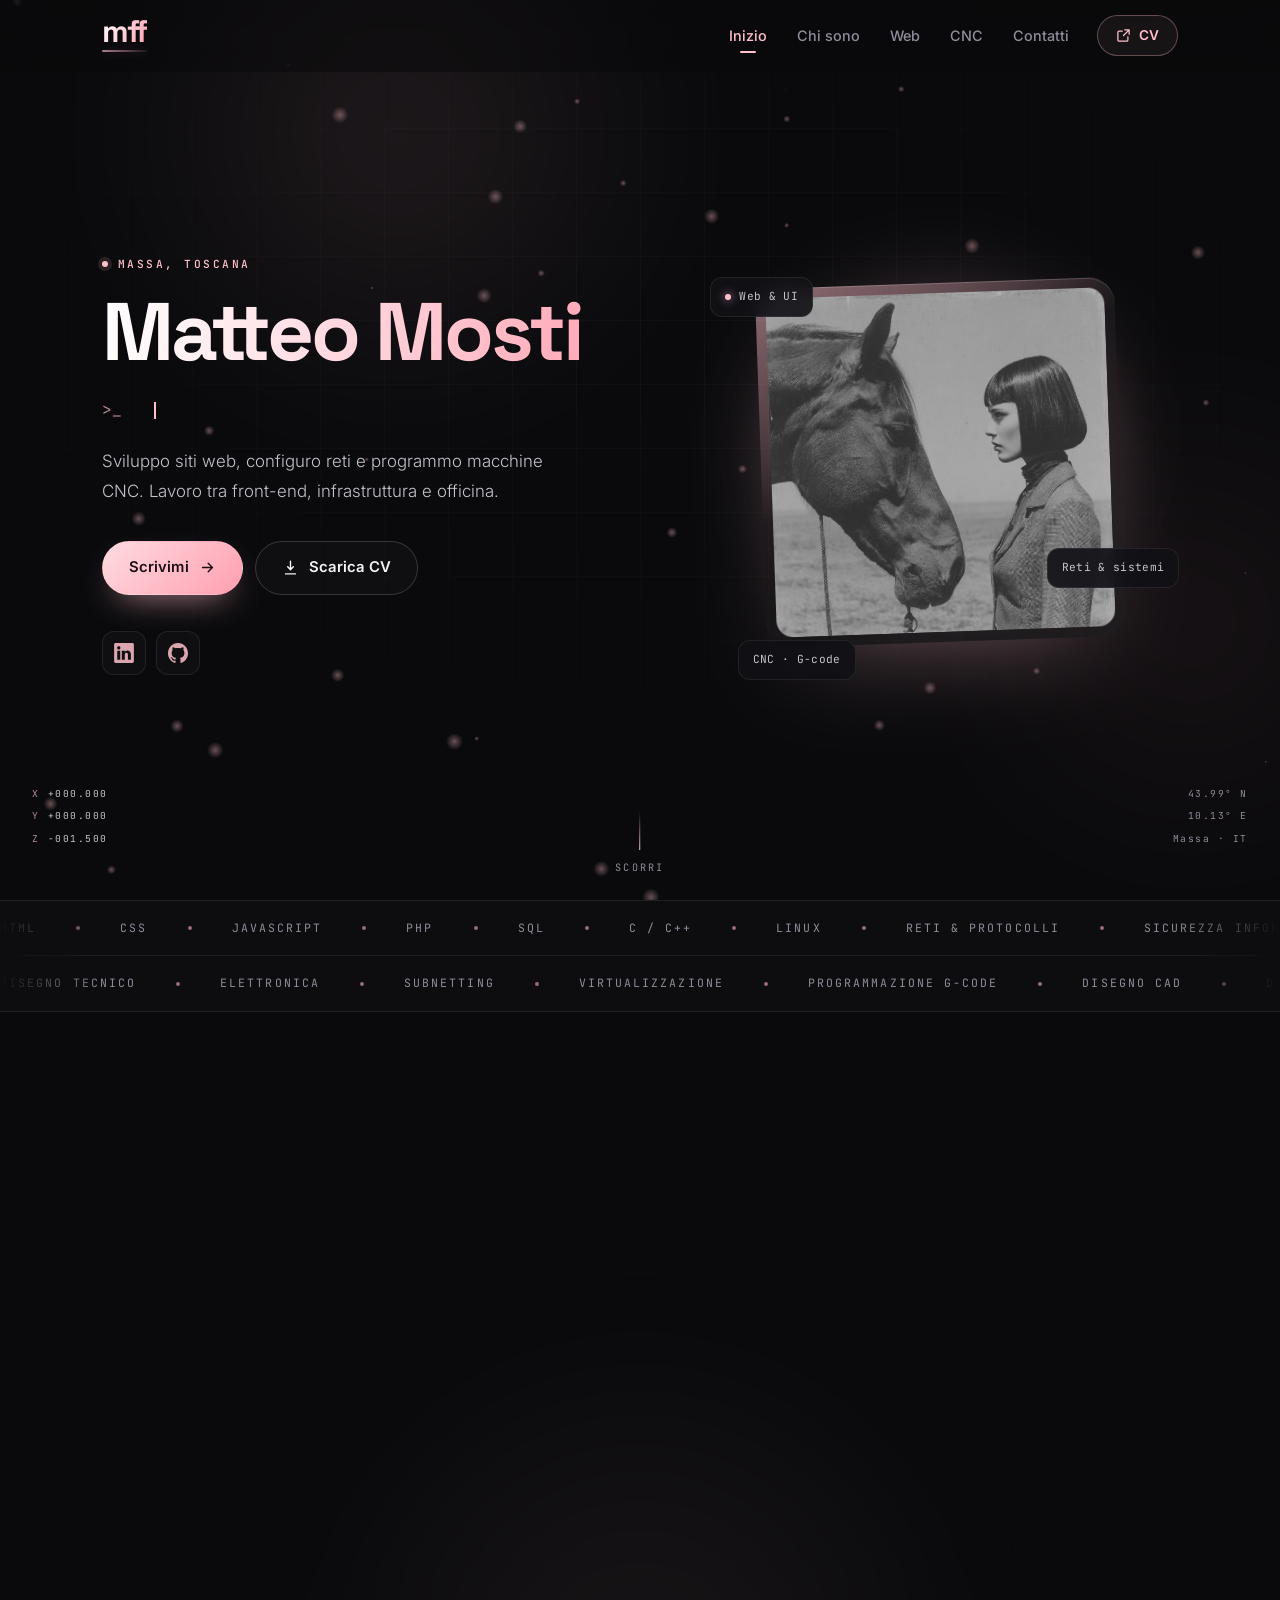
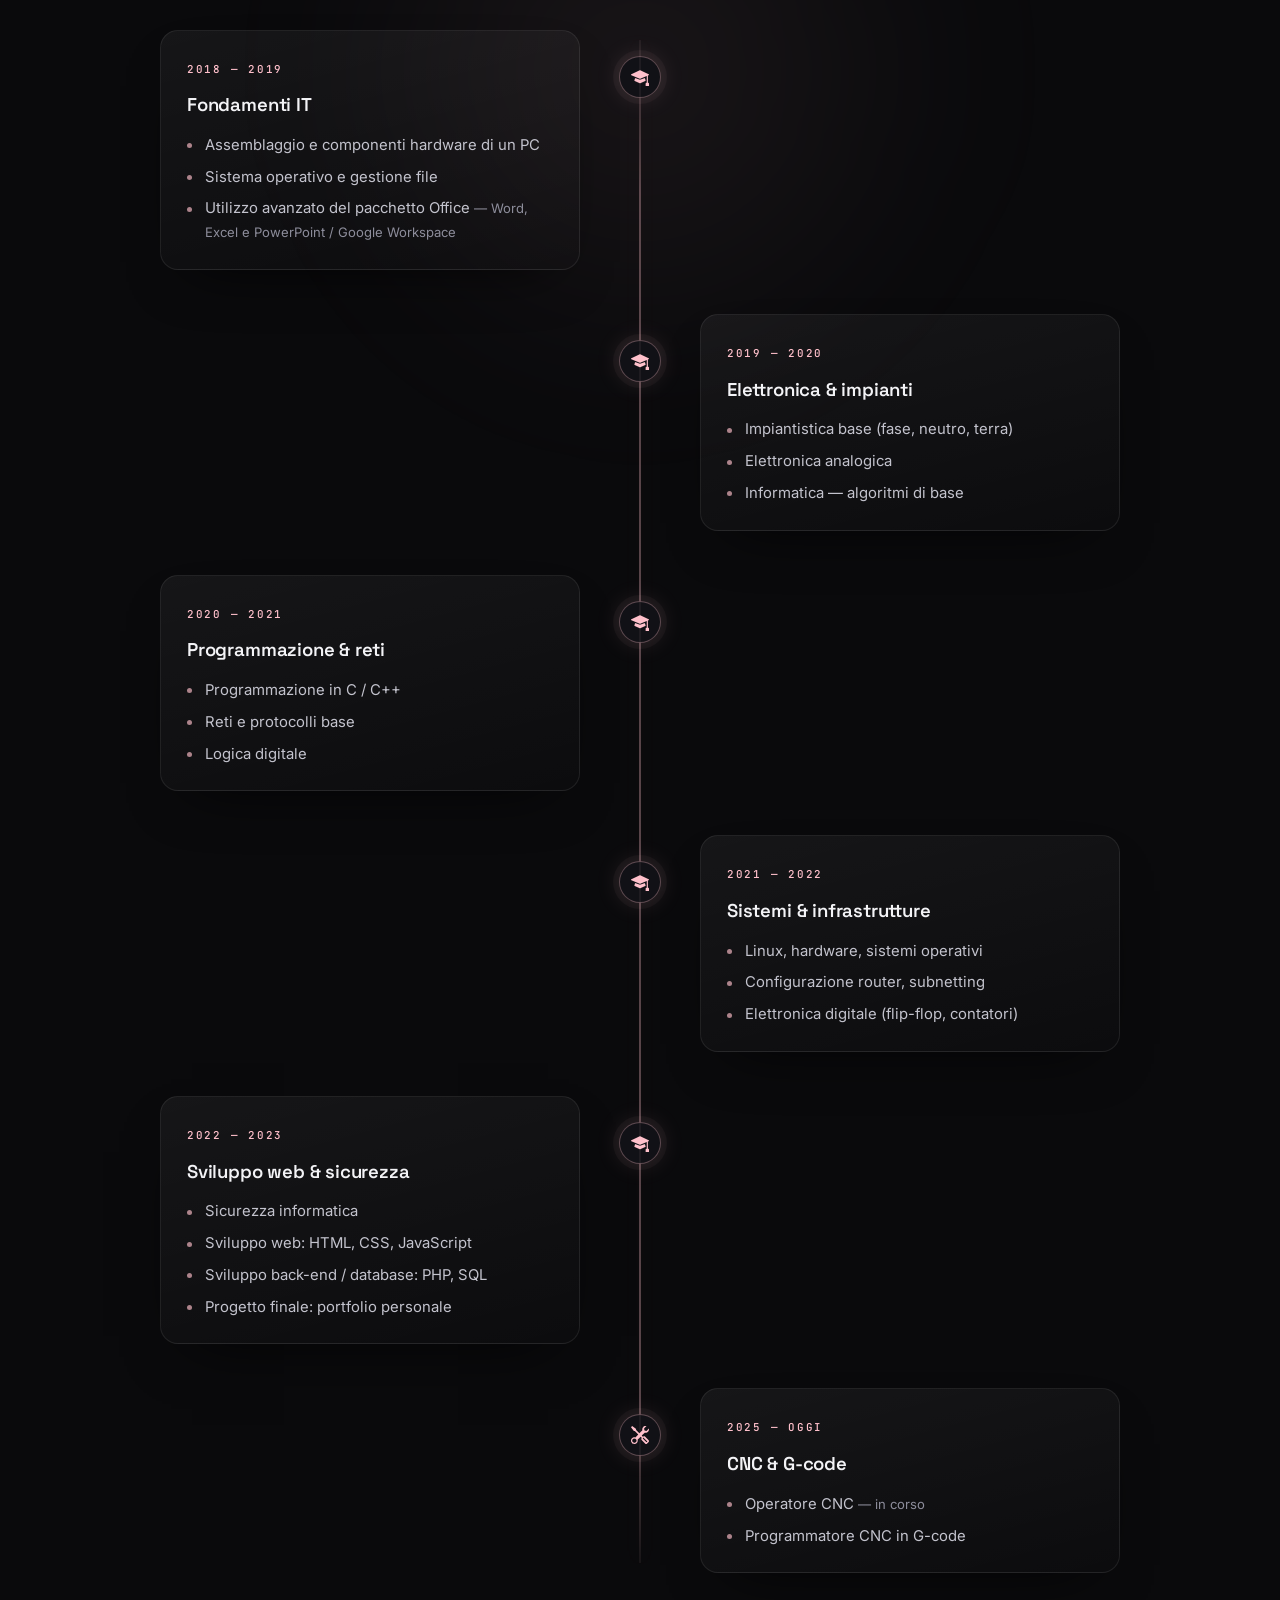
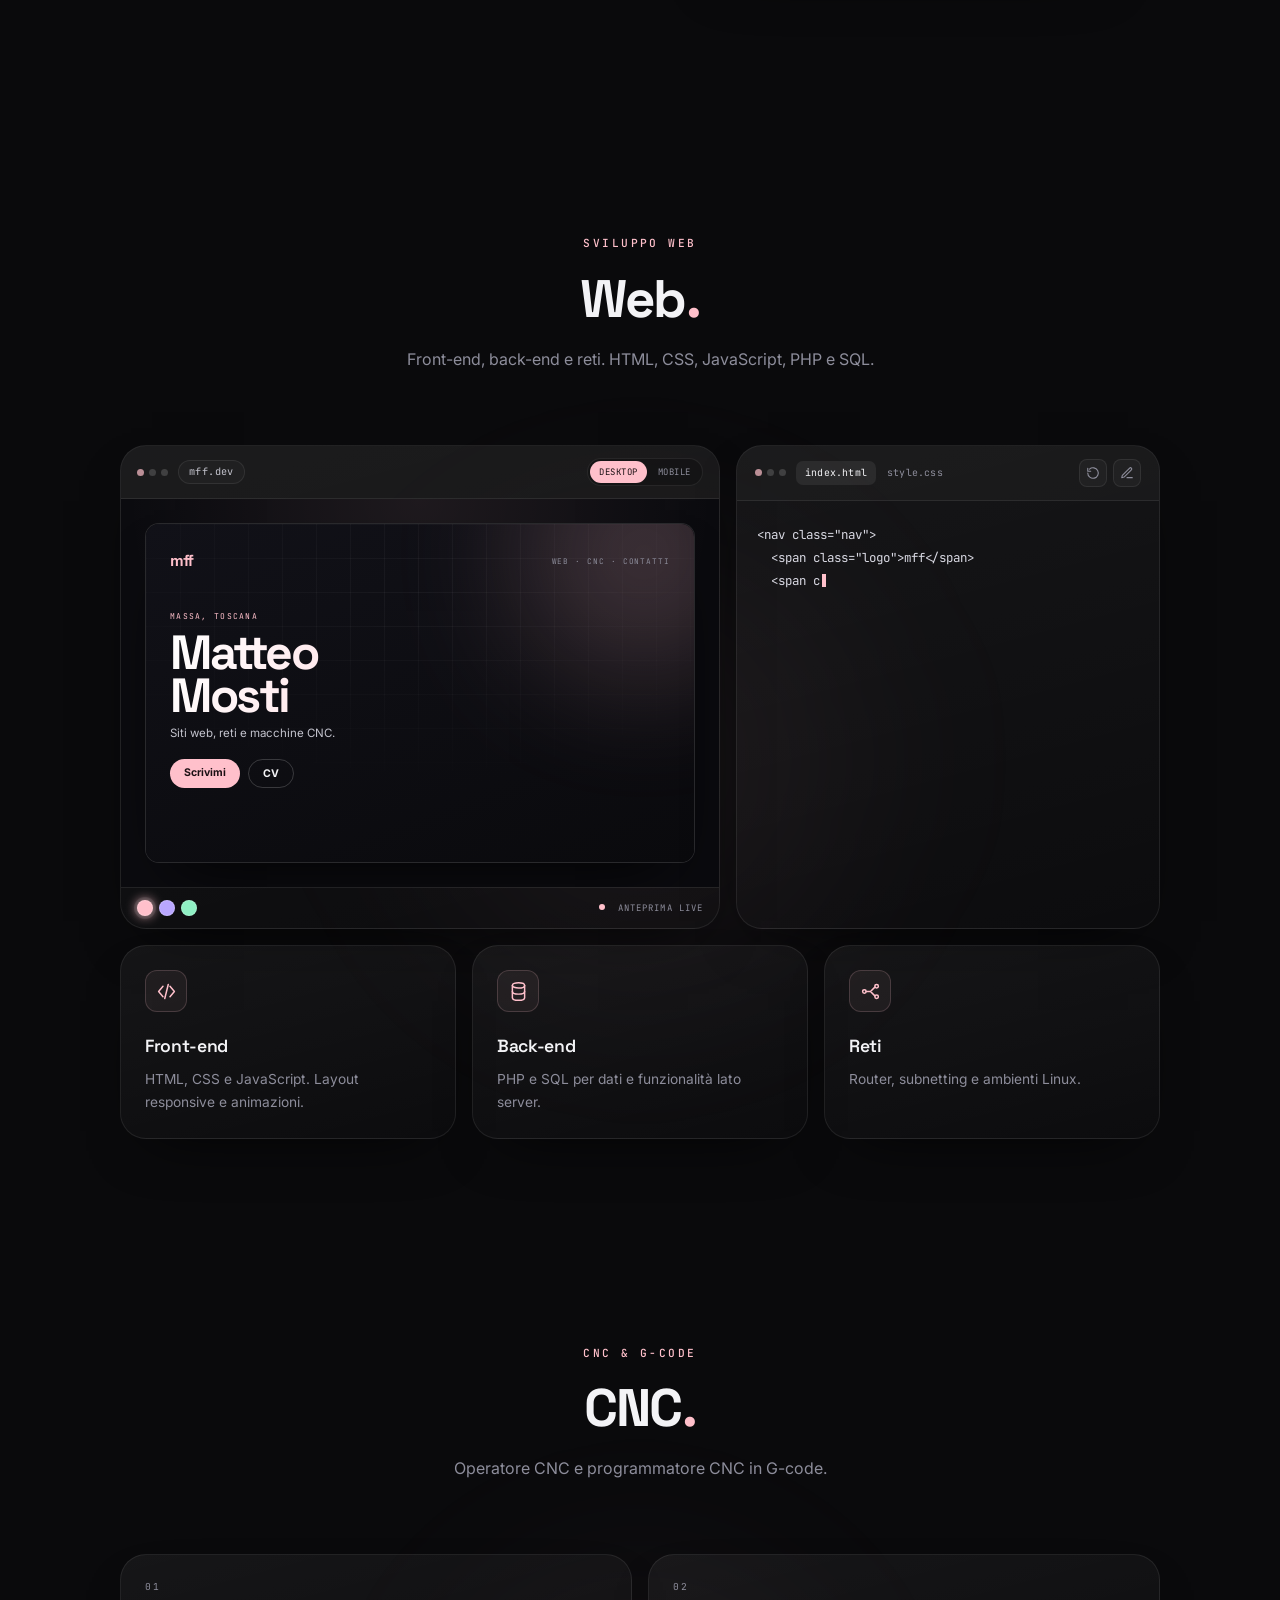
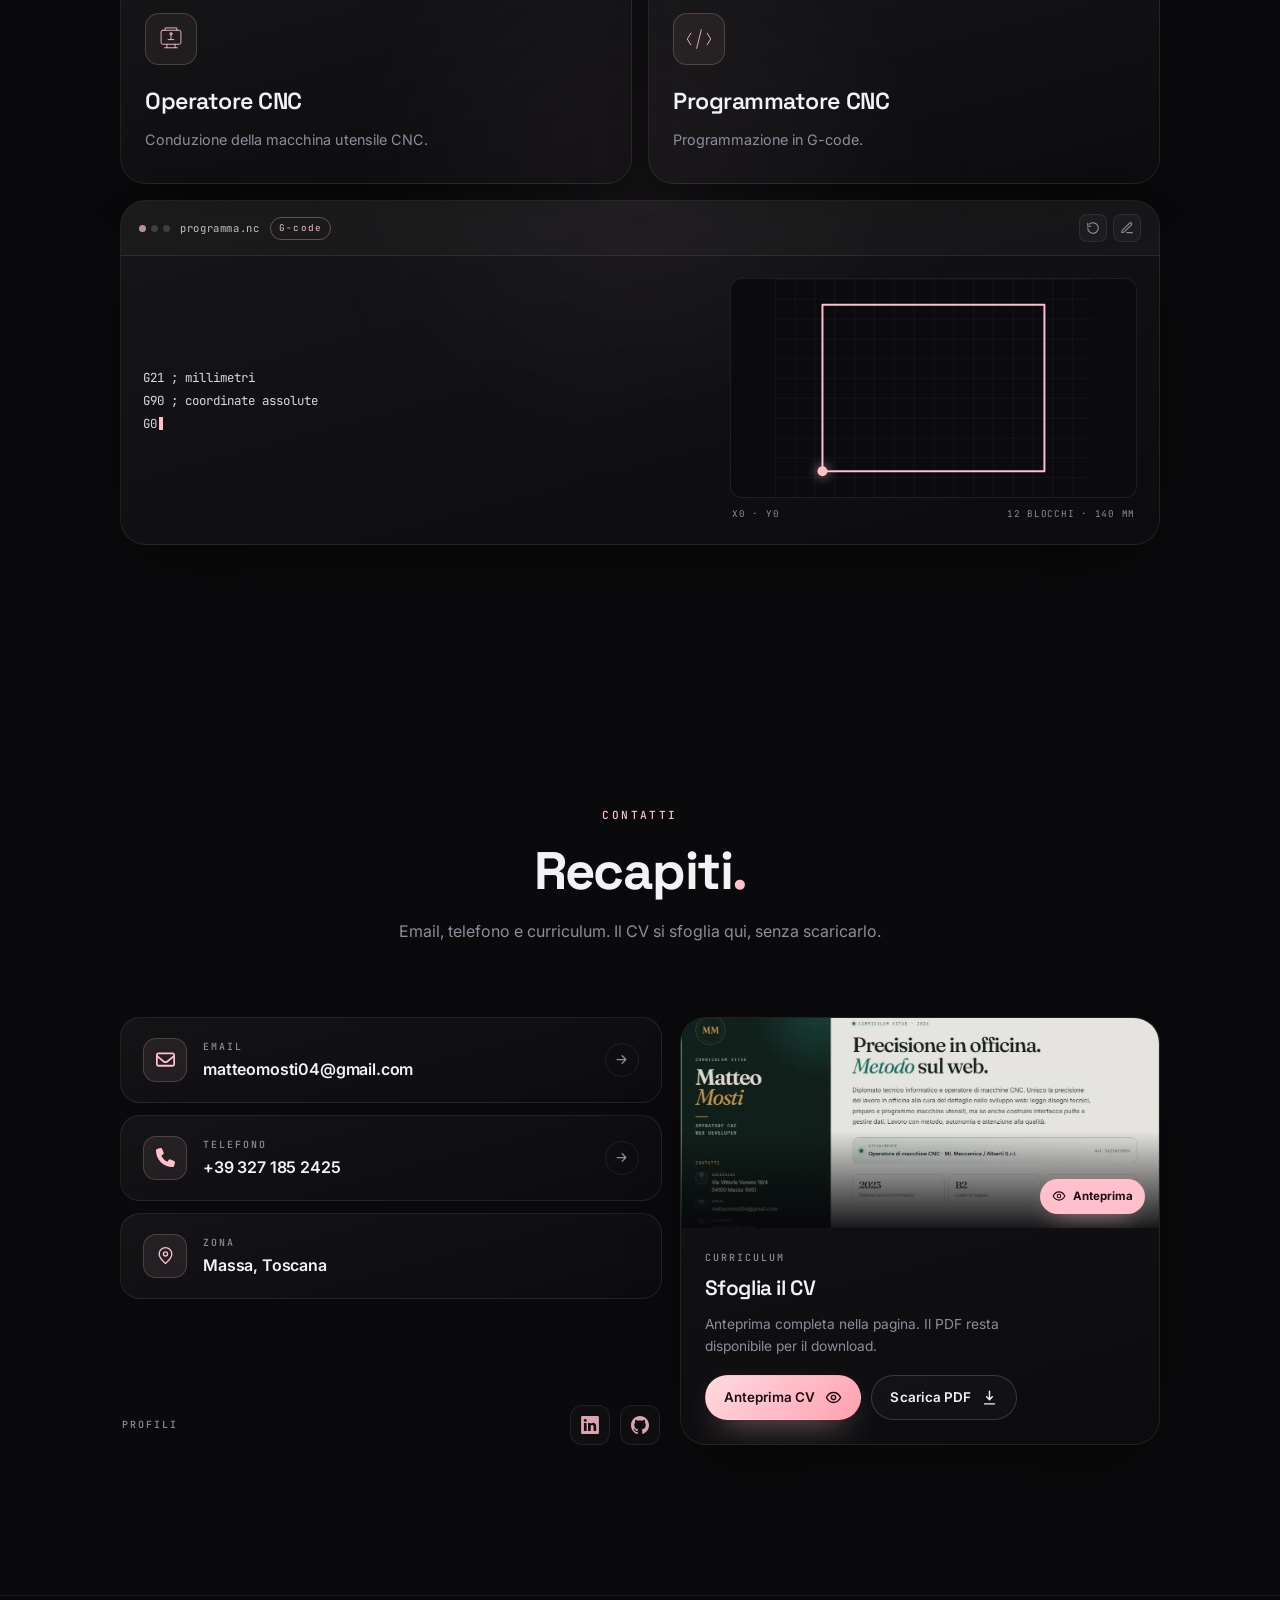
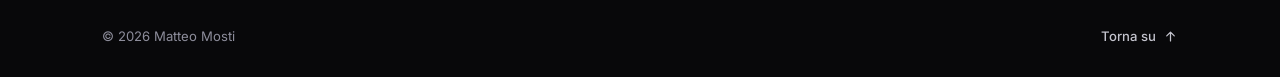
==== commit 92b855f3: "Editor HTML/CSS e G-code live, anteprima CV e recapiti ridisegnati" ====
--- a/index.html
+++ b/index.html
@@ -81,10 +81,10 @@
                 <li><a href="#cnc" class="menu-link">CNC</a></li>
                 <li><a href="#contact" class="menu-link">Contatti</a></li>
                 <li class="nav-cta-wrap">
-                    <a class="nav-cta" href="CV.pdf" download data-magnetic>
+                    <a class="nav-cta" href="cv.html" data-magnetic>
                         <svg viewBox="0 0 24 24" fill="none" stroke="currentColor" stroke-width="2"
                             stroke-linecap="round" stroke-linejoin="round" aria-hidden="true">
-                            <path d="M12 3v12m0 0 4-4m-4 4-4-4M5 21h14" />
+                            <path d="M14 3h7v7M21 3l-9 9M10 5H5a2 2 0 0 0-2 2v12a2 2 0 0 0 2 2h12a2 2 0 0 0 2-2v-5" />
                         </svg>
                         CV
                     </a>
@@ -343,10 +343,10 @@
                             <img src="svg/tools.svg" alt="">
                         </span>
                         <div class="entry-content">
-                            <span class="entry-year">2025 — 2026</span>
+                            <span class="entry-year">2025 — oggi</span>
                             <h3>CNC &amp; G-code</h3>
                             <ul>
-                                <li>Operatore CNC</li>
+                                <li>Operatore CNC <span class="muted">— in corso</span></li>
                                 <li>Programmatore CNC in G-code</li>
                             </ul>
                         </div>
@@ -383,21 +383,10 @@
                         </div>
 
                         <div class="browser-stage">
-                            <div class="mini-site" id="mini-site">
-                                <div class="mini-grid" aria-hidden="true"></div>
-                                <div class="mini-nav">
-                                    <span class="mini-logo">mff</span>
-                                    <span class="mini-links">web · cnc · contatti</span>
-                                </div>
-                                <div class="mini-hero">
-                                    <p class="mini-eyebrow">Massa, Toscana</p>
-                                    <h3>Matteo<br>Mosti</h3>
-                                    <p class="mini-copy">Siti web, reti e macchine CNC.</p>
-                                    <div class="mini-actions">
-                                        <span class="mini-btn">Scrivimi</span>
-                                        <span class="mini-btn is-ghost">CV</span>
-                                    </div>
-                                </div>
+                            <div class="preview-frame" id="web-preview-frame">
+                                <iframe class="preview-iframe" id="web-preview"
+                                    title="Anteprima dal vivo del codice HTML e CSS"
+                                    sandbox="allow-same-origin"></iframe>
                             </div>
                         </div>
 
@@ -410,18 +399,45 @@
                                 <button type="button" class="swatch" data-accent="#8ff0c4"
                                     style="--sw:#8ff0c4" aria-label="Menta" aria-pressed="false"></button>
                             </div>
-                            <span class="browser-hint">Anteprima interattiva</span>
-                        </div>
-                    </article>
-
-                    <article class="bento-card web-code reveal">
+                            <span class="browser-hint">
+                                <span class="live-dot" aria-hidden="true"></span>
+                                Anteprima live
+                            </span>
+                        </div>
+                    </article>
+
+                    <article class="bento-card web-code reveal" id="web-editor">
                         <div class="bento-bar">
                             <span class="bento-dots" aria-hidden="true"><i></i><i></i><i></i></span>
-                            <span class="bento-file">index.html</span>
-                            <span class="bento-lang">HTML</span>
+                            <div class="code-tabs" aria-label="File del progetto">
+                                <button class="code-tab is-active" type="button" data-file="html"
+                                    aria-pressed="true">index.html</button>
+                                <button class="code-tab" type="button" data-file="css"
+                                    aria-pressed="false">style.css</button>
+                            </div>
+                            <div class="bar-actions">
+                                <button class="edit-btn" type="button" id="web-reset"
+                                    aria-label="Ripristina il codice di esempio" title="Ripristina l'esempio">
+                                    <svg viewBox="0 0 24 24" fill="none" stroke="currentColor" stroke-width="1.9"
+                                        stroke-linecap="round" stroke-linejoin="round" aria-hidden="true">
+                                        <path d="M3 12a9 9 0 1 0 3-6.7M3 4v5h5" />
+                                    </svg>
+                                </button>
+                                <button class="edit-btn" type="button" id="web-edit" aria-pressed="false"
+                                    aria-label="Modifica il codice" title="Modifica il codice">
+                                    <svg viewBox="0 0 24 24" fill="none" stroke="currentColor" stroke-width="1.9"
+                                        stroke-linecap="round" stroke-linejoin="round" aria-hidden="true">
+                                        <path d="M12 20h9M16.5 3.5a2.1 2.1 0 0 1 3 3L7 19l-4 1 1-4Z" />
+                                    </svg>
+                                </button>
+                            </div>
                         </div>
                         <pre class="code-typer" id="web-typer" aria-hidden="true"></pre>
-                        <p class="sr-only">Esempio di HTML: sezione hero con titolo, testo e link.</p>
+                        <textarea class="code-input" id="web-input" spellcheck="false" autocapitalize="off"
+                            autocomplete="off" aria-label="Editor del codice HTML" hidden></textarea>
+                        <p class="sr-only">
+                            Esempio modificabile: il codice HTML e CSS aggiorna l'anteprima accanto in tempo reale.
+                        </p>
                     </article>
 
                     <article class="bento-card web-card reveal">
@@ -506,35 +522,59 @@
                         <p>Programmazione in G-code.</p>
                     </article>
 
-                    <article class="bento-card cnc-terminal reveal">
+                    <article class="bento-card cnc-terminal reveal" id="cnc-editor">
                         <div class="bento-bar">
                             <span class="bento-dots" aria-hidden="true"><i></i><i></i><i></i></span>
                             <span class="bento-file">programma.nc</span>
                             <span class="bento-lang">G-code</span>
+                            <div class="bar-actions">
+                                <button class="edit-btn" type="button" id="gcode-reset"
+                                    aria-label="Ripristina il programma di esempio" title="Ripristina l'esempio">
+                                    <svg viewBox="0 0 24 24" fill="none" stroke="currentColor" stroke-width="1.9"
+                                        stroke-linecap="round" stroke-linejoin="round" aria-hidden="true">
+                                        <path d="M3 12a9 9 0 1 0 3-6.7M3 4v5h5" />
+                                    </svg>
+                                </button>
+                                <button class="edit-btn" type="button" id="gcode-edit" aria-pressed="false"
+                                    aria-label="Modifica il programma G-code" title="Modifica il programma">
+                                    <svg viewBox="0 0 24 24" fill="none" stroke="currentColor" stroke-width="1.9"
+                                        stroke-linecap="round" stroke-linejoin="round" aria-hidden="true">
+                                        <path d="M12 20h9M16.5 3.5a2.1 2.1 0 0 1 3 3L7 19l-4 1 1-4Z" />
+                                    </svg>
+                                </button>
+                            </div>
                         </div>
                         <div class="cnc-terminal-body">
-                            <pre class="gcode-typer" id="gcode-typer" aria-hidden="true"></pre>
-                            <svg class="toolpath" viewBox="0 0 260 180" aria-hidden="true">
-                                <defs>
-                                    <pattern id="toolgrid" width="20" height="20" patternUnits="userSpaceOnUse">
-                                        <path d="M20 0H0V20" fill="none" stroke="rgba(255,255,255,.06)"
-                                            stroke-width="1" />
-                                    </pattern>
-                                </defs>
-                                <rect width="260" height="180" fill="url(#toolgrid)" />
-                                <path id="toolpath-line"
-                                    d="M40 130 H100 V70 H160 V110 H220"
-                                    fill="none" stroke="#ffc0cb" stroke-width="2"
-                                    stroke-linecap="round" stroke-linejoin="round" />
-                                <circle r="4" fill="#ffc0cb">
-                                    <animateMotion dur="5s" repeatCount="indefinite" rotate="auto">
-                                        <mpath href="#toolpath-line" />
-                                    </animateMotion>
-                                </circle>
-                            </svg>
+                            <div class="gcode-pane">
+                                <pre class="gcode-typer" id="gcode-typer" aria-hidden="true"></pre>
+                                <textarea class="gcode-input" id="gcode-input" spellcheck="false" autocapitalize="off"
+                                    autocomplete="off" aria-label="Editor del programma G-code" hidden></textarea>
+                            </div>
+                            <div class="toolpath-panel">
+                                <svg class="toolpath" viewBox="0 0 320 220" role="img"
+                                    aria-label="Anteprima del percorso utensile ricavato dal G-code">
+                                    <defs>
+                                        <pattern id="toolgrid" width="20" height="20" patternUnits="userSpaceOnUse">
+                                            <path d="M20 0H0V20" fill="none" stroke="rgba(255,255,255,.06)"
+                                                stroke-width="1" />
+                                        </pattern>
+                                    </defs>
+                                    <rect width="320" height="220" fill="url(#toolgrid)" />
+                                    <g id="toolpath-paths"></g>
+                                    <circle id="toolpath-start" r="3" fill="rgba(255,255,255,.35)" />
+                                    <circle id="toolpath-tool" r="5" fill="#ffc0cb" />
+                                    <text id="toolpath-empty" x="160" y="112" text-anchor="middle"
+                                        fill="#8d8d9b" font-family="ui-monospace, Consolas, monospace"
+                                        font-size="11">Nessun movimento X / Y</text>
+                                </svg>
+                                <div class="toolpath-meta">
+                                    <span id="gcode-pos">X0 · Y0</span>
+                                    <span id="gcode-stats">12 blocchi</span>
+                                </div>
+                            </div>
                         </div>
                         <p class="sr-only">
-                            Esempio di programma G-code con coordinate assolute e movimento lineare.
+                            Esempio modificabile di programma G-code: il percorso accanto si aggiorna mentre scrivi.
                         </p>
                     </article>
 
@@ -550,65 +590,122 @@
                     <p class="eyebrow">Contatti</p>
                     <h2 class="section-title">Recapiti<span class="accent-dot">.</span></h2>
                     <p class="section-desc">
-                        Email, telefono e CV in PDF.
+                        Email, telefono e curriculum. Il CV si sfoglia qui, senza scaricarlo.
                     </p>
                 </header>
 
-                <div class="contact-grid">
-
-                    <a class="contact-card reveal" href="mailto:matteomosti04@gmail.com">
-                        <span class="contact-icon" aria-hidden="true">
-                            <svg viewBox="0 0 512 384" xmlns="http://www.w3.org/2000/svg">
-                                <path
-                                    d="M64 48C55.2 48 48 55.2 48 64V86.1L220.5 227.7C241.2 244.7 270.9 244.7 291.6 227.7L464 86.1V64C464 55.2 456.8 48 448 48H64ZM48 148.2V320C48 328.8 55.2 336 64 336H448C456.8 336 464 328.8 464 320V148.2L322 264.8C283.6 296.3 228.3 296.3 190 264.8L48 148.2ZM0 64C0 28.7 28.7 0 64 0H448C483.3 0 512 28.7 512 64V320C512 355.3 483.3 384 448 384H64C28.7 384 0 355.3 0 320V64Z" />
-                            </svg>
-                        </span>
-                        <span class="contact-label">Email</span>
-                        <span class="contact-value">matteomosti04@gmail.com</span>
-                        <span class="contact-cta">
-                            Apri la mail
-                            <svg viewBox="0 0 24 24" fill="none" stroke="currentColor" stroke-width="2"
-                                stroke-linecap="round" stroke-linejoin="round" aria-hidden="true">
-                                <path d="M5 12h14M13 6l6 6-6 6" />
-                            </svg>
-                        </span>
-                    </a>
-
-                    <a class="contact-card reveal" href="tel:+393271852425">
-                        <span class="contact-icon" aria-hidden="true">
-                            <svg viewBox="0 0 512 512" xmlns="http://www.w3.org/2000/svg">
-                                <path
-                                    d="M164.9 24.6C157.2 6.00003 136.9 -3.89997 117.5 1.40003L29.5 25.4C12.1 30.2 0 46 0 64C0 311.4 200.6 512 448 512C466 512 481.8 499.9 486.6 482.5L510.6 394.5C515.9 375.1 506 354.8 487.4 347.1L391.4 307.1C375.1 300.3 356.2 305 345.1 318.7L304.7 368C234.3 334.7 177.3 277.7 144 207.3L193.3 167C207 155.8 211.7 137 204.9 120.7L164.9 24.7V24.6Z" />
-                            </svg>
-                        </span>
-                        <span class="contact-label">Telefono</span>
-                        <span class="contact-value">+39 327 185 2425</span>
-                        <span class="contact-cta">
-                            Chiama
-                            <svg viewBox="0 0 24 24" fill="none" stroke="currentColor" stroke-width="2"
-                                stroke-linecap="round" stroke-linejoin="round" aria-hidden="true">
-                                <path d="M5 12h14M13 6l6 6-6 6" />
-                            </svg>
-                        </span>
-                    </a>
-
-                    <a class="contact-card contact-card-cv reveal" href="CV.pdf" download>
-                        <span class="contact-icon" aria-hidden="true">
-                            <svg viewBox="0 0 384 512" xmlns="http://www.w3.org/2000/svg">
-                                <path
-                                    d="M320 464C328.8 464 336 456.8 336 448V160H256C238.3 160 224 145.7 224 128V48H64C55.2 48 48 55.2 48 64V448C48 456.8 55.2 464 64 464H320ZM0 64C0 28.7 28.7 0 64 0H229.5C246.5 0 262.8 6.7 274.8 18.7L365.3 109.2C377.3 121.2 384 137.5 384 154.5V448C384 483.3 355.3 512 320 512H64C28.7 512 0 483.3 0 448V64Z" />
-                            </svg>
-                        </span>
-                        <span class="contact-label">Curriculum</span>
-                        <span class="contact-value">Scarica il CV in PDF</span>
-                        <span class="contact-cta">
-                            Scarica il PDF
-                            <svg viewBox="0 0 24 24" fill="none" stroke="currentColor" stroke-width="2"
-                                stroke-linecap="round" stroke-linejoin="round" aria-hidden="true">
-                                <path d="M12 3v12m0 0 4-4m-4 4-4-4M5 21h14" />
-                            </svg>
-                        </span>
-                    </a>
+                <div class="contact-layout">
+
+                    <div class="contact-direct reveal">
+                        <a class="contact-row" href="mailto:matteomosti04@gmail.com">
+                            <span class="contact-icon" aria-hidden="true">
+                                <svg viewBox="0 0 512 384" xmlns="http://www.w3.org/2000/svg">
+                                    <path
+                                        d="M64 48C55.2 48 48 55.2 48 64V86.1L220.5 227.7C241.2 244.7 270.9 244.7 291.6 227.7L464 86.1V64C464 55.2 456.8 48 448 48H64ZM48 148.2V320C48 328.8 55.2 336 64 336H448C456.8 336 464 328.8 464 320V148.2L322 264.8C283.6 296.3 228.3 296.3 190 264.8L48 148.2ZM0 64C0 28.7 28.7 0 64 0H448C483.3 0 512 28.7 512 64V320C512 355.3 483.3 384 448 384H64C28.7 384 0 355.3 0 320V64Z" />
+                                </svg>
+                            </span>
+                            <span class="contact-body">
+                                <span class="contact-label">Email</span>
+                                <span class="contact-value">matteomosti04@gmail.com</span>
+                            </span>
+                            <span class="contact-row-arrow" aria-hidden="true">
+                                <svg viewBox="0 0 24 24" fill="none" stroke="currentColor" stroke-width="2"
+                                    stroke-linecap="round" stroke-linejoin="round">
+                                    <path d="M5 12h14M13 6l6 6-6 6" />
+                                </svg>
+                            </span>
+                        </a>
+
+                        <a class="contact-row" href="tel:+393271852425">
+                            <span class="contact-icon" aria-hidden="true">
+                                <svg viewBox="0 0 512 512" xmlns="http://www.w3.org/2000/svg">
+                                    <path
+                                        d="M164.9 24.6C157.2 6.00003 136.9 -3.89997 117.5 1.40003L29.5 25.4C12.1 30.2 0 46 0 64C0 311.4 200.6 512 448 512C466 512 481.8 499.9 486.6 482.5L510.6 394.5C515.9 375.1 506 354.8 487.4 347.1L391.4 307.1C375.1 300.3 356.2 305 345.1 318.7L304.7 368C234.3 334.7 177.3 277.7 144 207.3L193.3 167C207 155.8 211.7 137 204.9 120.7L164.9 24.7V24.6Z" />
+                                </svg>
+                            </span>
+                            <span class="contact-body">
+                                <span class="contact-label">Telefono</span>
+                                <span class="contact-value">+39 327 185 2425</span>
+                            </span>
+                            <span class="contact-row-arrow" aria-hidden="true">
+                                <svg viewBox="0 0 24 24" fill="none" stroke="currentColor" stroke-width="2"
+                                    stroke-linecap="round" stroke-linejoin="round">
+                                    <path d="M5 12h14M13 6l6 6-6 6" />
+                                </svg>
+                            </span>
+                        </a>
+
+                        <div class="contact-row is-static">
+                            <span class="contact-icon" aria-hidden="true">
+                                <svg viewBox="0 0 24 24" fill="none" stroke="currentColor" stroke-width="1.7"
+                                    stroke-linecap="round" stroke-linejoin="round">
+                                    <path d="M20 10c0 5-8 12-8 12S4 15 4 10a8 8 0 0 1 16 0Z" />
+                                    <circle cx="12" cy="10" r="2.6" />
+                                </svg>
+                            </span>
+                            <span class="contact-body">
+                                <span class="contact-label">Zona</span>
+                                <span class="contact-value">Massa, Toscana</span>
+                            </span>
+                        </div>
+
+                        <div class="contact-foot">
+                            <span class="contact-label">Profili</span>
+                            <ul class="social-list" aria-label="Profili social">
+                                <li>
+                                    <a href="https://www.linkedin.com/in/matteo-mosti-9377a5257/" target="_blank"
+                                        rel="noopener noreferrer" aria-label="LinkedIn (si apre in una nuova scheda)">
+                                        <img src="svg/linkedin.svg" alt="" width="22" height="22">
+                                    </a>
+                                </li>
+                                <li>
+                                    <a href="https://github.com/Maafee/mff" target="_blank" rel="noopener noreferrer"
+                                        aria-label="GitHub (si apre in una nuova scheda)">
+                                        <img src="svg/github.svg" alt="" width="22" height="22">
+                                    </a>
+                                </li>
+                            </ul>
+                        </div>
+                    </div>
+
+                    <aside class="cv-card reveal" aria-labelledby="cv-card-title">
+                        <button class="cv-thumb" type="button" data-cv-open
+                            aria-label="Apri l'anteprima del curriculum">
+                            <img src="cv-preview.jpg" alt="Anteprima del curriculum di Matteo Mosti" width="1152"
+                                height="700" loading="lazy">
+                            <span class="cv-thumb-cta">
+                                <svg viewBox="0 0 24 24" fill="none" stroke="currentColor" stroke-width="1.9"
+                                    stroke-linecap="round" stroke-linejoin="round" aria-hidden="true">
+                                    <path d="M2 12s3.6-7 10-7 10 7 10 7-3.6 7-10 7-10-7-10-7Z" />
+                                    <circle cx="12" cy="12" r="3" />
+                                </svg>
+                                Anteprima
+                            </span>
+                        </button>
+                        <div class="cv-card-body">
+                            <p class="contact-label">Curriculum</p>
+                            <h3 id="cv-card-title">Sfoglia il CV</h3>
+                            <p class="cv-card-desc">Anteprima completa nella pagina. Il PDF resta disponibile
+                                per il download.</p>
+                            <div class="cv-card-actions">
+                                <button class="btn btn-primary" type="button" data-cv-open>
+                                    Anteprima CV
+                                    <svg viewBox="0 0 24 24" fill="none" stroke="currentColor" stroke-width="2"
+                                        stroke-linecap="round" stroke-linejoin="round" aria-hidden="true">
+                                        <path d="M2 12s3.6-7 10-7 10 7 10 7-3.6 7-10 7-10-7-10-7Z" />
+                                        <circle cx="12" cy="12" r="3" />
+                                    </svg>
+                                </button>
+                                <a class="btn btn-ghost" href="CV.pdf" download>
+                                    Scarica PDF
+                                    <svg viewBox="0 0 24 24" fill="none" stroke="currentColor" stroke-width="2"
+                                        stroke-linecap="round" stroke-linejoin="round" aria-hidden="true">
+                                        <path d="M12 3v12m0 0 4-4m-4 4-4-4M5 21h14" />
+                                    </svg>
+                                </a>
+                            </div>
+                        </div>
+                    </aside>
 
                 </div>
             </div>
@@ -629,6 +726,39 @@
             </a>
         </div>
     </footer>
+
+    <!-- ================= CV PREVIEW ================= -->
+    <dialog class="cv-modal" id="cv-modal" aria-labelledby="cv-modal-title">
+        <div class="cv-modal-inner">
+            <header class="cv-modal-head">
+                <span class="cv-modal-title" id="cv-modal-title">Curriculum · Matteo Mosti</span>
+                <div class="cv-modal-actions">
+                    <a class="cv-modal-btn" href="CV.pdf" download>
+                        <svg viewBox="0 0 24 24" fill="none" stroke="currentColor" stroke-width="1.9"
+                            stroke-linecap="round" stroke-linejoin="round" aria-hidden="true">
+                            <path d="M12 3v12m0 0 4-4m-4 4-4-4M5 21h14" />
+                        </svg>
+                        <span>Scarica PDF</span>
+                    </a>
+                    <a class="cv-modal-btn is-ghost" href="cv.html" target="_blank" rel="noopener noreferrer">
+                        <svg viewBox="0 0 24 24" fill="none" stroke="currentColor" stroke-width="1.9"
+                            stroke-linecap="round" stroke-linejoin="round" aria-hidden="true">
+                            <path d="M14 3h7v7M21 3l-9 9M10 5H5a2 2 0 0 0-2 2v12a2 2 0 0 0 2 2h12a2 2 0 0 0 2-2v-5" />
+                        </svg>
+                        <span>Nuova scheda</span>
+                    </a>
+                    <button class="cv-modal-close" type="button" data-cv-close aria-label="Chiudi l'anteprima">
+                        <svg viewBox="0 0 24 24" fill="none" stroke="currentColor" stroke-width="2"
+                            stroke-linecap="round" aria-hidden="true">
+                            <path d="M6 6l12 12M18 6 6 18" />
+                        </svg>
+                    </button>
+                </div>
+            </header>
+            <iframe class="cv-modal-frame" id="cv-frame" title="Anteprima del curriculum vitae"
+                data-src="cv.html"></iframe>
+        </div>
+    </dialog>
 
     <script type="text/javascript">
         new FinisherHeader({
--- a/mff.css
+++ b/mff.css
@@ -1575,13 +1575,79 @@
 }
 
 .bento-lang {
-    margin-left: auto;
+    margin-left: 0;
     padding: 3px 8px;
     border: 1px solid var(--border-accent);
     border-radius: 999px;
     color: var(--accent);
     font-size: 0.58rem;
     letter-spacing: 0.14em;
+}
+
+.bar-actions {
+    display: flex;
+    align-items: center;
+    gap: 6px;
+    margin-left: auto;
+}
+
+.code-tabs {
+    display: flex;
+    gap: 2px;
+}
+
+.code-tab {
+    padding: 4px 9px;
+    border: 0;
+    border-radius: 7px;
+    background: transparent;
+    color: var(--muted);
+    font-family: var(--font-mono);
+    font-size: 0.62rem;
+    letter-spacing: 0.02em;
+    cursor: pointer;
+    transition: background-color 0.2s ease, color 0.2s ease;
+}
+
+.code-tab:hover {
+    color: var(--text-soft);
+    background: rgba(255, 255, 255, 0.04);
+}
+
+.code-tab.is-active {
+    background: rgba(255, 255, 255, 0.07);
+    color: var(--text);
+}
+
+.edit-btn {
+    display: grid;
+    place-items: center;
+    width: 28px;
+    height: 28px;
+    padding: 0;
+    border: 1px solid var(--border);
+    border-radius: 8px;
+    background: rgba(255, 255, 255, 0.03);
+    color: var(--muted);
+    cursor: pointer;
+    transition: color 0.2s ease, border-color 0.2s ease, background-color 0.2s ease;
+}
+
+.edit-btn svg {
+    width: 14px;
+    height: 14px;
+}
+
+.edit-btn:hover {
+    border-color: var(--border-accent);
+    color: var(--accent);
+}
+
+.edit-btn.is-active,
+.edit-btn[aria-pressed="true"] {
+    border-color: var(--accent);
+    background: var(--accent);
+    color: var(--accent-ink);
 }
 
 .code-typer {
@@ -1606,6 +1672,36 @@
     vertical-align: -0.16em;
     background: var(--accent);
     animation: blink 1s step-end infinite;
+}
+
+.code-input {
+    flex: 1;
+    width: 100%;
+    min-height: 0;
+    margin: 0;
+    padding: 22px 20px 26px;
+    border: 0;
+    background: transparent;
+    color: #d9d9e3;
+    font-family: var(--font-mono);
+    font-size: clamp(0.65rem, 1vw, 0.78rem);
+    line-height: 1.85;
+    tab-size: 2;
+    resize: none;
+    outline: none;
+    caret-color: var(--accent);
+    white-space: pre;
+    overflow: auto;
+}
+
+.code-input::selection {
+    background: rgba(255, 192, 203, 0.24);
+}
+
+.web-code.is-editing,
+.cnc-terminal.is-editing {
+    border-color: rgba(255, 192, 203, 0.38);
+    box-shadow: var(--shadow-card), 0 0 0 1px rgba(255, 192, 203, 0.12);
 }
 
 /* ---------- browser preview ---------- */
@@ -1679,159 +1775,53 @@
         #0b0b0f;
 }
 
-.mini-site {
-    --mini-accent: var(--accent);
+.preview-frame {
     position: relative;
-    display: flex;
-    flex-direction: column;
     width: 100%;
     max-width: 560px;
-    height: 310px;
-    padding: 18px;
+    height: 340px;
     border: 1px solid rgba(255, 255, 255, 0.12);
     border-radius: 14px;
-    background: linear-gradient(160deg, #101016, #0a0a0d);
+    background: #0b0b0f;
     box-shadow: 0 30px 60px -30px rgba(0, 0, 0, 0.9);
     overflow: hidden;
     transition: max-width 0.55s var(--ease-out), height 0.55s var(--ease-out), border-color 0.3s ease;
 }
 
-.mini-site::before {
-    content: "";
-    position: absolute;
-    top: -90px;
-    right: -60px;
-    width: 220px;
-    height: 220px;
+.preview-frame.is-mobile {
+    max-width: 220px;
+    height: 360px;
+}
+
+.preview-iframe {
+    display: block;
+    width: 100%;
+    height: 100%;
+    border: 0;
+    background: #0b0b0f;
+}
+
+.live-dot {
+    display: inline-block;
+    width: 6px;
+    height: 6px;
+    margin-right: 7px;
     border-radius: 50%;
-    background: radial-gradient(circle, rgba(255, 192, 203, 0.28), transparent 68%);
-    filter: blur(18px);
-    pointer-events: none;
-}
-
-.mini-site.is-mobile {
-    max-width: 220px;
-    height: 330px;
-}
-
-.mini-grid {
-    position: absolute;
-    inset: 0;
-    background-image:
-        linear-gradient(rgba(255, 255, 255, 0.04) 1px, transparent 1px),
-        linear-gradient(90deg, rgba(255, 255, 255, 0.04) 1px, transparent 1px);
-    background-size: 34px 34px;
-    -webkit-mask-image: radial-gradient(ellipse 90% 80% at 50% 20%, #000, transparent 80%);
-    mask-image: radial-gradient(ellipse 90% 80% at 50% 20%, #000, transparent 80%);
-    pointer-events: none;
-}
-
-.mini-nav,
-.mini-hero {
-    position: relative;
-    z-index: 1;
-}
-
-.mini-nav {
-    display: flex;
-    align-items: center;
-    justify-content: space-between;
-    gap: 12px;
-}
-
-.mini-logo {
-    font-family: var(--font-display);
-    font-size: 0.9rem;
-    font-weight: 700;
-    letter-spacing: -0.06em;
-    color: var(--mini-accent);
-    transition: color 0.3s ease;
-}
-
-.mini-links {
-    font-family: var(--font-mono);
-    font-size: 0.48rem;
-    letter-spacing: 0.12em;
-    text-transform: uppercase;
-    color: var(--muted);
-}
-
-.mini-hero {
-    margin-top: 32px;
-}
-
-.mini-eyebrow {
-    font-family: var(--font-mono);
-    font-size: 0.48rem;
-    letter-spacing: 0.16em;
-    text-transform: uppercase;
-    color: var(--mini-accent);
-    transition: color 0.3s ease;
-}
-
-.mini-hero h3 {
-    margin: 8px 0 6px;
-    font-family: var(--font-display);
-    font-size: clamp(1.6rem, 3.6vw, 2.8rem);
-    font-weight: 700;
-    line-height: 0.92;
-    letter-spacing: -0.05em;
-    background: linear-gradient(110deg, #ffffff, #ffe3e8 40%, var(--mini-accent));
-    -webkit-background-clip: text;
-    background-clip: text;
-    -webkit-text-fill-color: transparent;
-    color: transparent;
-}
-
-.mini-copy {
-    max-width: 28ch;
-    color: var(--text-soft);
-    font-size: 0.6rem;
-    line-height: 1.5;
-}
-
-.mini-actions {
-    display: flex;
-    gap: 6px;
-    margin-top: 14px;
-}
-
-.mini-btn {
-    padding: 5px 10px;
-    border-radius: 999px;
-    background: var(--mini-accent);
-    color: #1b0f13;
-    font-size: 0.5rem;
-    font-weight: 700;
-    line-height: 1.2;
-    transition: background-color 0.3s ease;
-}
-
-.mini-btn.is-ghost {
-    border: 1px solid var(--border-strong);
-    background: transparent;
-    color: var(--text);
-}
-
-.mini-site.is-mobile .mini-links {
-    display: none;
-}
-
-.mini-site.is-mobile .mini-hero {
-    margin-top: 28px;
-}
-
-.mini-site.is-mobile .mini-hero h3 {
-    font-size: 1.9rem;
-}
-
-.mini-site.is-mobile .mini-actions {
-    flex-direction: column;
-    align-items: flex-start;
-}
-
-.mini-site.is-mobile .mini-copy {
-    font-size: 0.55rem;
+    background: var(--accent);
+    box-shadow: 0 0 0 0 rgba(255, 192, 203, 0.6);
+    animation: live-pulse 2.2s ease-out infinite;
+    vertical-align: 1px;
+}
+
+@keyframes live-pulse {
+    0% {
+        box-shadow: 0 0 0 0 rgba(255, 192, 203, 0.55);
+    }
+
+    70%,
+    100% {
+        box-shadow: 0 0 0 7px rgba(255, 192, 203, 0);
+    }
 }
 
 .browser-foot {
@@ -2015,6 +2005,12 @@
     padding: 22px;
 }
 
+.gcode-pane {
+    display: flex;
+    flex-direction: column;
+    min-width: 0;
+}
+
 .gcode-typer {
     margin: 0;
     font-family: var(--font-mono);
@@ -2035,6 +2031,33 @@
     animation: blink 1s step-end infinite;
 }
 
+.gcode-input {
+    width: 100%;
+    min-height: 312px;
+    margin: 0;
+    padding: 0;
+    border: 0;
+    background: transparent;
+    color: #d9d9e3;
+    font-family: var(--font-mono);
+    font-size: clamp(0.67rem, 1vw, 0.78rem);
+    line-height: 1.85;
+    tab-size: 2;
+    resize: vertical;
+    outline: none;
+    caret-color: var(--accent);
+    white-space: pre;
+    overflow: auto;
+}
+
+.gcode-input::selection {
+    background: rgba(255, 192, 203, 0.24);
+}
+
+.toolpath-panel {
+    min-width: 0;
+}
+
 .toolpath {
     width: 100%;
     height: auto;
@@ -2044,6 +2067,40 @@
     background: #0b0b0f;
 }
 
+.toolpath-rapid {
+    fill: none;
+    stroke: rgba(255, 255, 255, 0.24);
+    stroke-width: 1.4;
+    stroke-dasharray: 4 5;
+    stroke-linecap: round;
+    stroke-linejoin: round;
+}
+
+.toolpath-cut {
+    fill: none;
+    stroke: var(--accent);
+    stroke-width: 2;
+    stroke-linecap: round;
+    stroke-linejoin: round;
+}
+
+#toolpath-tool {
+    filter: drop-shadow(0 0 6px rgba(255, 192, 203, 0.8));
+}
+
+.toolpath-meta {
+    display: flex;
+    align-items: center;
+    justify-content: space-between;
+    gap: 10px;
+    padding: 9px 2px 0;
+    font-family: var(--font-mono);
+    font-size: 0.58rem;
+    letter-spacing: 0.08em;
+    text-transform: uppercase;
+    color: var(--muted);
+}
+
 /* ==========================================================================
    7. CONTACT
    ========================================================================== */
@@ -2052,89 +2109,56 @@
     padding-bottom: clamp(96px, 12vw, 150px);
 }
 
-.contact-grid {
+.contact-layout {
     display: grid;
-    grid-template-columns: repeat(3, minmax(0, 1fr));
+    grid-template-columns: minmax(0, 1.06fr) minmax(0, 0.94fr);
     gap: 18px;
-    max-width: 1000px;
+    max-width: 1040px;
     margin: 0 auto;
-}
-
-.contact-card {
-    position: relative;
+    align-items: start;
+}
+
+.contact-direct {
     display: flex;
     flex-direction: column;
-    align-items: flex-start;
-    padding: 28px;
+    gap: 12px;
+    height: 100%;
+}
+
+.contact-row {
+    display: flex;
+    align-items: center;
+    gap: 16px;
+    padding: 20px 22px;
     border: 1px solid var(--border);
-    border-radius: var(--radius-lg);
+    border-radius: 20px;
     background: linear-gradient(165deg, rgba(255, 255, 255, 0.045), rgba(255, 255, 255, 0.012));
     color: var(--text);
     text-decoration: none;
-    overflow: hidden;
     transition: transform 0.35s var(--ease-out), border-color 0.35s ease, box-shadow 0.35s ease;
 }
 
-.contact-card::after {
-    content: "";
-    position: absolute;
-    top: -40%;
-    right: -30%;
-    width: 70%;
-    height: 70%;
-    border-radius: 50%;
-    background: radial-gradient(circle, rgba(255, 192, 203, 0.14), transparent 65%);
-    filter: blur(30px);
-    opacity: 0;
-    transition: opacity 0.4s ease;
-    pointer-events: none;
-}
-
-.contact-card:hover {
-    transform: translateY(-4px);
+a.contact-row:hover {
+    transform: translateY(-3px);
     border-color: rgba(255, 192, 203, 0.32);
     box-shadow: var(--shadow-accent);
 }
 
-.contact-card:hover::after {
-    opacity: 1;
-}
-
-.contact-card.reveal:nth-child(2) {
-    transition-delay: 0.08s;
-}
-
-.contact-card.reveal:nth-child(3) {
-    transition-delay: 0.16s;
-}
-
-.contact-icon {
-    display: grid;
-    place-items: center;
-    width: 46px;
-    height: 46px;
-    margin-bottom: 20px;
-    border: 1px solid rgba(255, 192, 203, 0.2);
-    border-radius: 14px;
-    background: rgba(255, 192, 203, 0.08);
-    color: var(--accent);
-    transition: background-color 0.3s ease, border-color 0.3s ease;
-}
-
-.contact-icon svg {
-    width: 20px;
-    height: 20px;
-    fill: currentColor;
-}
-
-.contact-card:hover .contact-icon {
-    background: rgba(255, 192, 203, 0.14);
-    border-color: rgba(255, 192, 203, 0.4);
+.contact-row .contact-icon {
+    flex: 0 0 auto;
+    margin-bottom: 0;
+}
+
+.contact-body {
+    display: flex;
+    flex-direction: column;
+    gap: 3px;
+    min-width: 0;
 }
 
 .contact-label {
     font-family: var(--font-mono);
-    font-size: 0.66rem;
+    font-size: 0.62rem;
     font-weight: 500;
     letter-spacing: 0.2em;
     text-transform: uppercase;
@@ -2142,39 +2166,339 @@
 }
 
 .contact-value {
-    margin-top: 6px;
-    font-size: 1.02rem;
+    font-size: 1rem;
     font-weight: 600;
     letter-spacing: -0.01em;
-    line-height: 1.45;
+    line-height: 1.4;
     word-break: break-word;
 }
 
-.contact-cta {
+.contact-icon {
+    display: grid;
+    place-items: center;
+    width: 44px;
+    height: 44px;
+    border: 1px solid rgba(255, 192, 203, 0.2);
+    border-radius: 13px;
+    background: rgba(255, 192, 203, 0.08);
+    color: var(--accent);
+    transition: background-color 0.3s ease, border-color 0.3s ease;
+}
+
+.contact-icon svg {
+    width: 19px;
+    height: 19px;
+    fill: currentColor;
+}
+
+.contact-row .contact-icon svg[fill="none"] {
+    fill: none;
+}
+
+a.contact-row:hover .contact-icon {
+    background: rgba(255, 192, 203, 0.14);
+    border-color: rgba(255, 192, 203, 0.4);
+}
+
+.contact-row-arrow {
+    display: grid;
+    place-items: center;
+    flex: 0 0 auto;
+    width: 34px;
+    height: 34px;
+    margin-left: auto;
+    border: 1px solid var(--border);
+    border-radius: 50%;
+    color: var(--muted);
+    transition: color 0.28s ease, background-color 0.28s ease, border-color 0.28s ease,
+        transform 0.28s var(--ease-out);
+}
+
+.contact-row-arrow svg {
+    width: 15px;
+    height: 15px;
+}
+
+a.contact-row:hover .contact-row-arrow {
+    border-color: var(--accent);
+    background: var(--accent);
+    color: var(--accent-ink);
+    transform: translateX(3px);
+}
+
+.contact-foot {
+    display: flex;
+    align-items: center;
+    justify-content: space-between;
+    gap: 14px;
+    margin-top: auto;
+    padding: 8px 2px 0;
+}
+
+.contact-foot .social-list a {
+    width: 40px;
+    height: 40px;
+}
+
+.contact-foot .social-list img {
+    width: 18px;
+    height: 18px;
+}
+
+/* ---------- CV card ---------- */
+.cv-card {
+    overflow: hidden;
+    border: 1px solid var(--border);
+    border-radius: var(--radius-lg);
+    background: linear-gradient(165deg, rgba(255, 255, 255, 0.045), rgba(255, 255, 255, 0.012));
+    box-shadow: var(--shadow-card);
+}
+
+.cv-card.reveal {
+    transition-delay: 0.08s;
+}
+
+.cv-thumb {
+    position: relative;
+    display: block;
+    width: 100%;
+    height: 210px;
+    padding: 0;
+    border: 0;
+    background: #0b0b0f;
+    text-align: left;
+    cursor: zoom-in;
+    overflow: hidden;
+}
+
+.cv-thumb img {
+    width: 100%;
+    height: 100%;
+    object-fit: cover;
+    object-position: center top;
+    filter: saturate(0.92) brightness(0.9);
+    transition: transform 0.6s var(--ease-out), filter 0.4s ease;
+}
+
+.cv-thumb:hover img,
+.cv-thumb:focus-visible img {
+    transform: scale(1.035);
+    filter: none;
+}
+
+.cv-thumb::after {
+    content: "";
+    position: absolute;
+    inset: auto 0 0;
+    height: 46%;
+    background: linear-gradient(transparent, rgba(6, 6, 9, 0.92));
+    pointer-events: none;
+}
+
+.cv-thumb-cta {
+    position: absolute;
+    z-index: 1;
+    right: 14px;
+    bottom: 14px;
     display: inline-flex;
     align-items: center;
+    gap: 7px;
+    padding: 8px 12px;
+    border-radius: 999px;
+    background: var(--accent);
+    color: var(--accent-ink);
+    font-size: 0.72rem;
+    font-weight: 700;
+    box-shadow: 0 10px 26px -12px rgba(255, 192, 203, 0.9);
+    transition: transform 0.3s var(--ease-out);
+}
+
+.cv-thumb-cta svg {
+    width: 14px;
+    height: 14px;
+}
+
+.cv-thumb:hover .cv-thumb-cta {
+    transform: translateY(-2px);
+}
+
+.cv-card-body {
+    display: flex;
+    flex-direction: column;
+    align-items: flex-start;
+    padding: 22px 24px 24px;
+}
+
+.cv-card-body h3 {
+    margin-top: 6px;
+    font-family: var(--font-display);
+    font-size: 1.3rem;
+    font-weight: 600;
+    letter-spacing: -0.02em;
+}
+
+.cv-card-desc {
+    max-width: 36ch;
+    margin-top: 8px;
+    color: var(--muted);
+    font-size: 0.86rem;
+    line-height: 1.6;
+}
+
+.cv-card-actions {
+    display: flex;
+    flex-wrap: wrap;
+    gap: 10px;
+    width: 100%;
+    margin-top: 18px;
+}
+
+.cv-card-actions .btn {
+    padding: 11px 18px;
+    font-size: 0.84rem;
+}
+
+/* ---------- CV preview dialog ---------- */
+body.modal-open {
+    overflow: hidden;
+}
+
+.cv-modal {
+    width: min(1000px, 94vw);
+    height: min(88vh, 900px);
+    max-width: none;
+    max-height: none;
+    margin: auto;
+    padding: 0;
+    border: 1px solid var(--border-strong);
+    border-radius: 20px;
+    background: #0d0d11;
+    color: var(--text);
+    overflow: hidden;
+}
+
+.cv-modal[open] {
+    animation: modal-in 0.3s var(--ease-out);
+}
+
+.cv-modal::backdrop {
+    background: rgba(4, 4, 7, 0.78);
+    -webkit-backdrop-filter: blur(7px);
+    backdrop-filter: blur(7px);
+}
+
+@keyframes modal-in {
+    from {
+        opacity: 0;
+        transform: translateY(14px) scale(0.985);
+    }
+
+    to {
+        opacity: 1;
+        transform: none;
+    }
+}
+
+.cv-modal-inner {
+    display: flex;
+    flex-direction: column;
+    height: 100%;
+}
+
+.cv-modal-head {
+    display: flex;
+    align-items: center;
+    gap: 14px;
+    padding: 12px 14px 12px 18px;
+    border-bottom: 1px solid var(--border);
+    background: rgba(255, 255, 255, 0.02);
+}
+
+.cv-modal-title {
+    font-family: var(--font-mono);
+    font-size: 0.66rem;
+    letter-spacing: 0.12em;
+    text-transform: uppercase;
+    color: var(--text-soft);
+}
+
+.cv-modal-actions {
+    display: flex;
+    align-items: center;
     gap: 8px;
-    margin-top: auto;
-    padding-top: 22px;
-    font-size: 0.82rem;
+    margin-left: auto;
+}
+
+.cv-modal-btn {
+    display: inline-flex;
+    align-items: center;
+    gap: 7px;
+    padding: 8px 13px;
+    border: 1px solid var(--border-accent);
+    border-radius: 999px;
+    background: var(--accent-soft);
+    color: var(--accent);
+    font-size: 0.78rem;
     font-weight: 600;
-    color: var(--accent);
-}
-
-.contact-cta svg {
+    text-decoration: none;
+    white-space: nowrap;
+    transition: color 0.25s ease, background-color 0.25s ease, border-color 0.25s ease;
+}
+
+.cv-modal-btn svg {
     width: 15px;
     height: 15px;
-    transition: transform 0.28s var(--ease-out);
-}
-
-.contact-card:hover .contact-cta svg {
-    transform: translateX(3px);
-}
-
-.contact-card-cv {
-    border-color: rgba(255, 192, 203, 0.26);
-    background: linear-gradient(155deg, rgba(255, 192, 203, 0.14), rgba(255, 192, 203, 0.03) 55%,
-            rgba(255, 255, 255, 0.015));
+}
+
+.cv-modal-btn:hover {
+    border-color: var(--accent);
+    background: var(--accent);
+    color: var(--accent-ink);
+}
+
+.cv-modal-btn.is-ghost {
+    border-color: var(--border);
+    background: rgba(255, 255, 255, 0.03);
+    color: var(--text-soft);
+}
+
+.cv-modal-btn.is-ghost:hover {
+    border-color: var(--border-strong);
+    background: rgba(255, 255, 255, 0.07);
+    color: var(--text);
+}
+
+.cv-modal-close {
+    display: grid;
+    place-items: center;
+    width: 34px;
+    height: 34px;
+    padding: 0;
+    border: 1px solid var(--border);
+    border-radius: 50%;
+    background: transparent;
+    color: var(--muted);
+    cursor: pointer;
+    transition: color 0.25s ease, background-color 0.25s ease, border-color 0.25s ease;
+}
+
+.cv-modal-close svg {
+    width: 16px;
+    height: 16px;
+}
+
+.cv-modal-close:hover {
+    border-color: var(--border-accent);
+    background: var(--accent-soft);
+    color: var(--accent);
+}
+
+.cv-modal-frame {
+    flex: 1;
+    width: 100%;
+    min-height: 0;
+    border: 0;
+    background: #fff;
 }
 
 /* ==========================================================================
@@ -2239,8 +2563,12 @@
         width: min(320px, 82%);
     }
 
-    .contact-card {
-        padding: 24px;
+    .contact-row {
+        padding: 18px 20px;
+    }
+
+    .cv-thumb {
+        height: 196px;
     }
 }
 
@@ -2419,13 +2747,21 @@
     }
 
     /* Contact */
-    .contact-grid {
+    .contact-layout {
         grid-template-columns: 1fr;
-        max-width: 480px;
-    }
-
-    .contact-card {
-        padding: 26px;
+        max-width: 560px;
+    }
+
+    .contact-row {
+        padding: 18px 20px;
+    }
+
+    .cv-card {
+        margin-top: 4px;
+    }
+
+    .cv-thumb {
+        height: 230px;
     }
 }
 
@@ -2492,20 +2828,28 @@
         padding: 14px;
     }
 
-    .mini-site {
-        height: 280px;
-        padding: 14px;
-    }
-
-    .mini-site.is-mobile {
+    .preview-frame {
+        height: 300px;
+    }
+
+    .preview-frame.is-mobile {
         max-width: 200px;
-        height: 300px;
+        height: 330px;
     }
 
     .browser-foot {
         flex-wrap: wrap;
     }
 
+    .bento-bar {
+        flex-wrap: wrap;
+        row-gap: 8px;
+    }
+
+    .bar-actions {
+        margin-left: auto;
+    }
+
     .web-code {
         min-height: 340px;
     }
@@ -2514,13 +2858,73 @@
         padding: 16px;
     }
 
-    .gcode-typer {
+    .gcode-typer,
+    .gcode-input {
         font-size: 0.62rem;
     }
 
-    .code-typer {
+    .gcode-input {
+        min-height: 280px;
+    }
+
+    .code-typer,
+    .code-input {
         padding: 16px 16px 20px;
         font-size: 0.62rem;
+    }
+
+    /* Contact */
+    .contact-row {
+        gap: 13px;
+        padding: 16px;
+    }
+
+    .contact-value {
+        font-size: 0.94rem;
+    }
+
+    .contact-foot {
+        flex-wrap: wrap;
+    }
+
+    .cv-thumb {
+        height: 200px;
+    }
+
+    .cv-card-body {
+        padding: 20px;
+    }
+
+    .cv-card-actions .btn {
+        flex: 1 1 auto;
+    }
+
+    .cv-modal {
+        width: 100%;
+        height: 92dvh;
+        border-radius: 16px;
+    }
+
+    .cv-modal-head {
+        flex-wrap: wrap;
+        gap: 10px;
+        padding: 10px 12px;
+    }
+
+    .cv-modal-title {
+        font-size: 0.6rem;
+    }
+
+    .cv-modal-actions {
+        gap: 6px;
+    }
+
+    .cv-modal-btn {
+        padding: 8px 10px;
+    }
+
+    .cv-modal-btn span {
+        display: none;
     }
 
     .entry-content {
@@ -2546,16 +2950,12 @@
         padding: 4px 7px;
     }
 
-    .mini-site {
-        height: 260px;
-    }
-
-    .mini-site.is-mobile {
+    .preview-frame {
         height: 280px;
     }
 
-    .mini-hero h3 {
-        font-size: 2rem;
+    .preview-frame.is-mobile {
+        height: 310px;
     }
 
     .timeline-node,
@@ -2578,7 +2978,8 @@
         padding-left: 50px;
     }
 
-    .code-typer {
+    .code-typer,
+    .code-input {
         font-size: 0.56rem;
     }
 }
@@ -2641,9 +3042,16 @@
     }
 
     .entry-content,
-    .contact-card {
+    .contact-row,
+    .cv-card {
         border-color: #ddd;
         background: #fff;
         box-shadow: none;
     }
-}
+
+    .cv-modal,
+    .edit-btn,
+    .cv-thumb-cta {
+        display: none !important;
+    }
+}
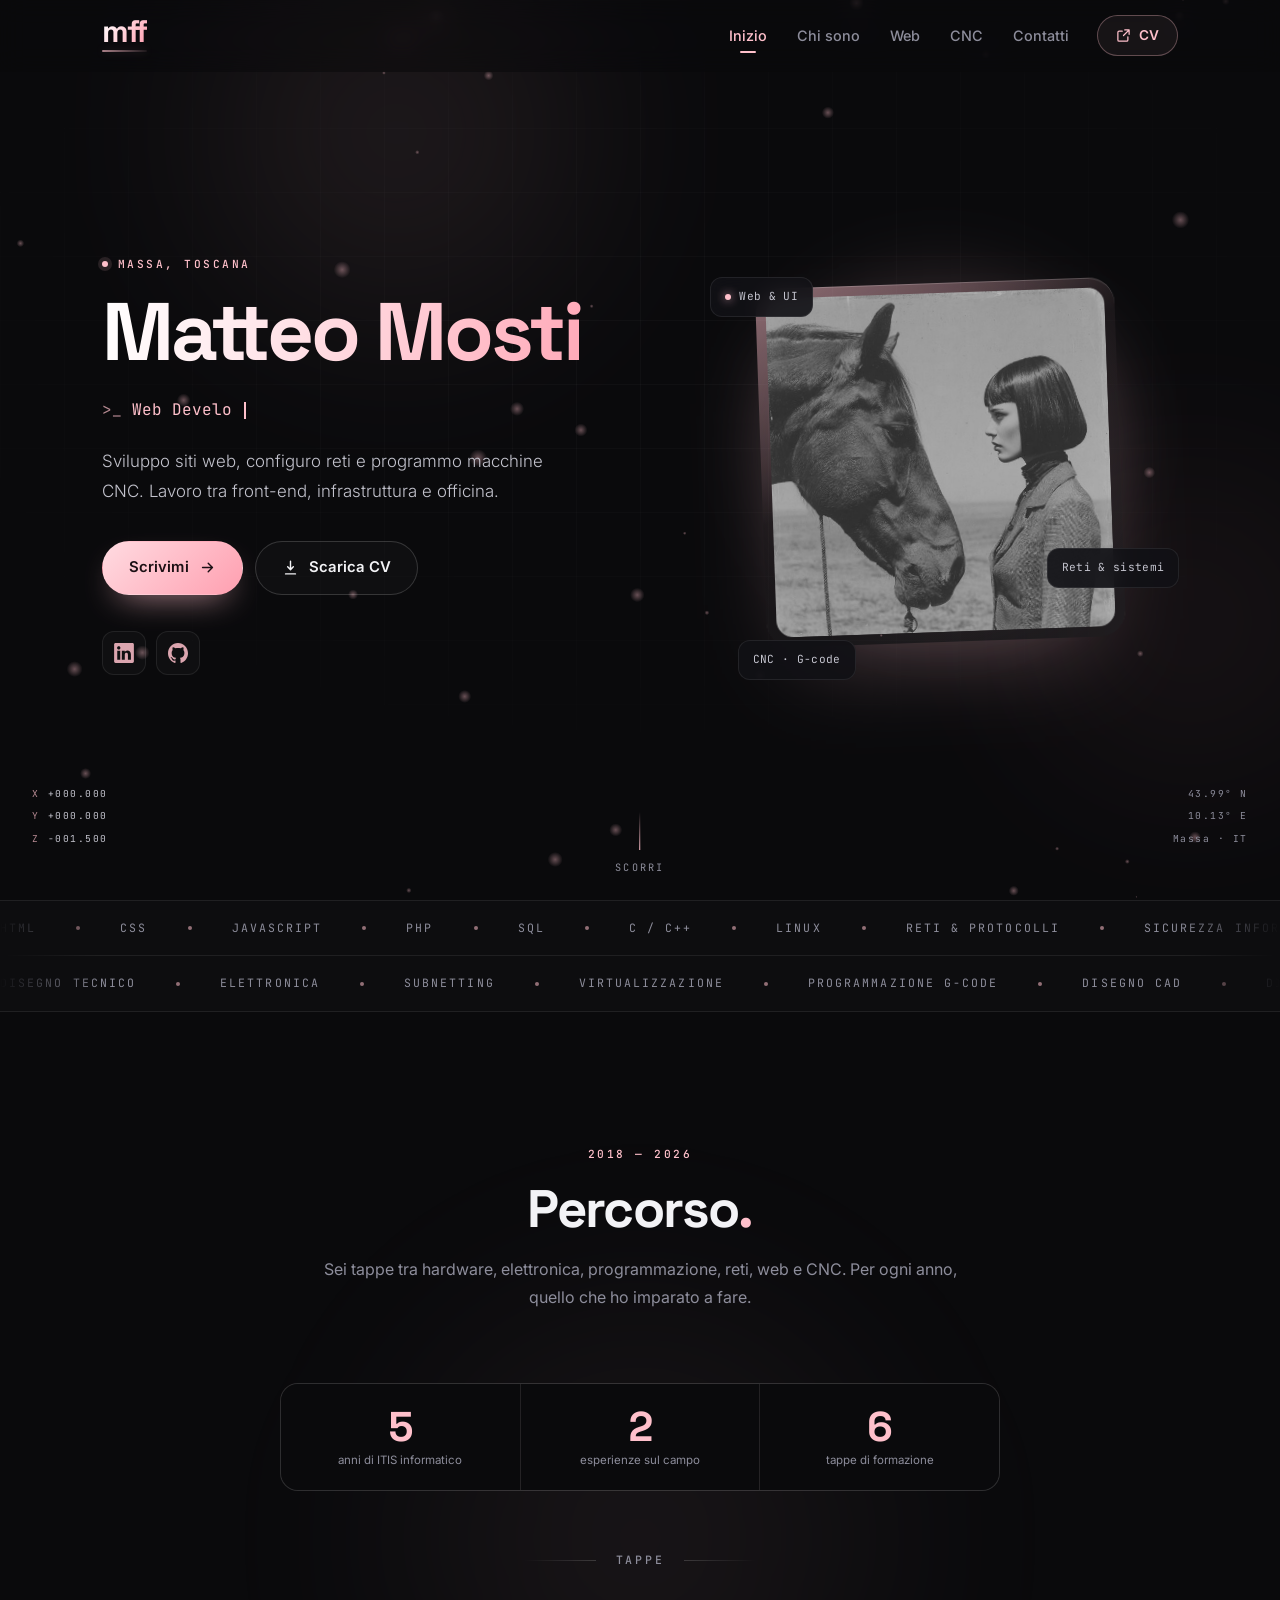
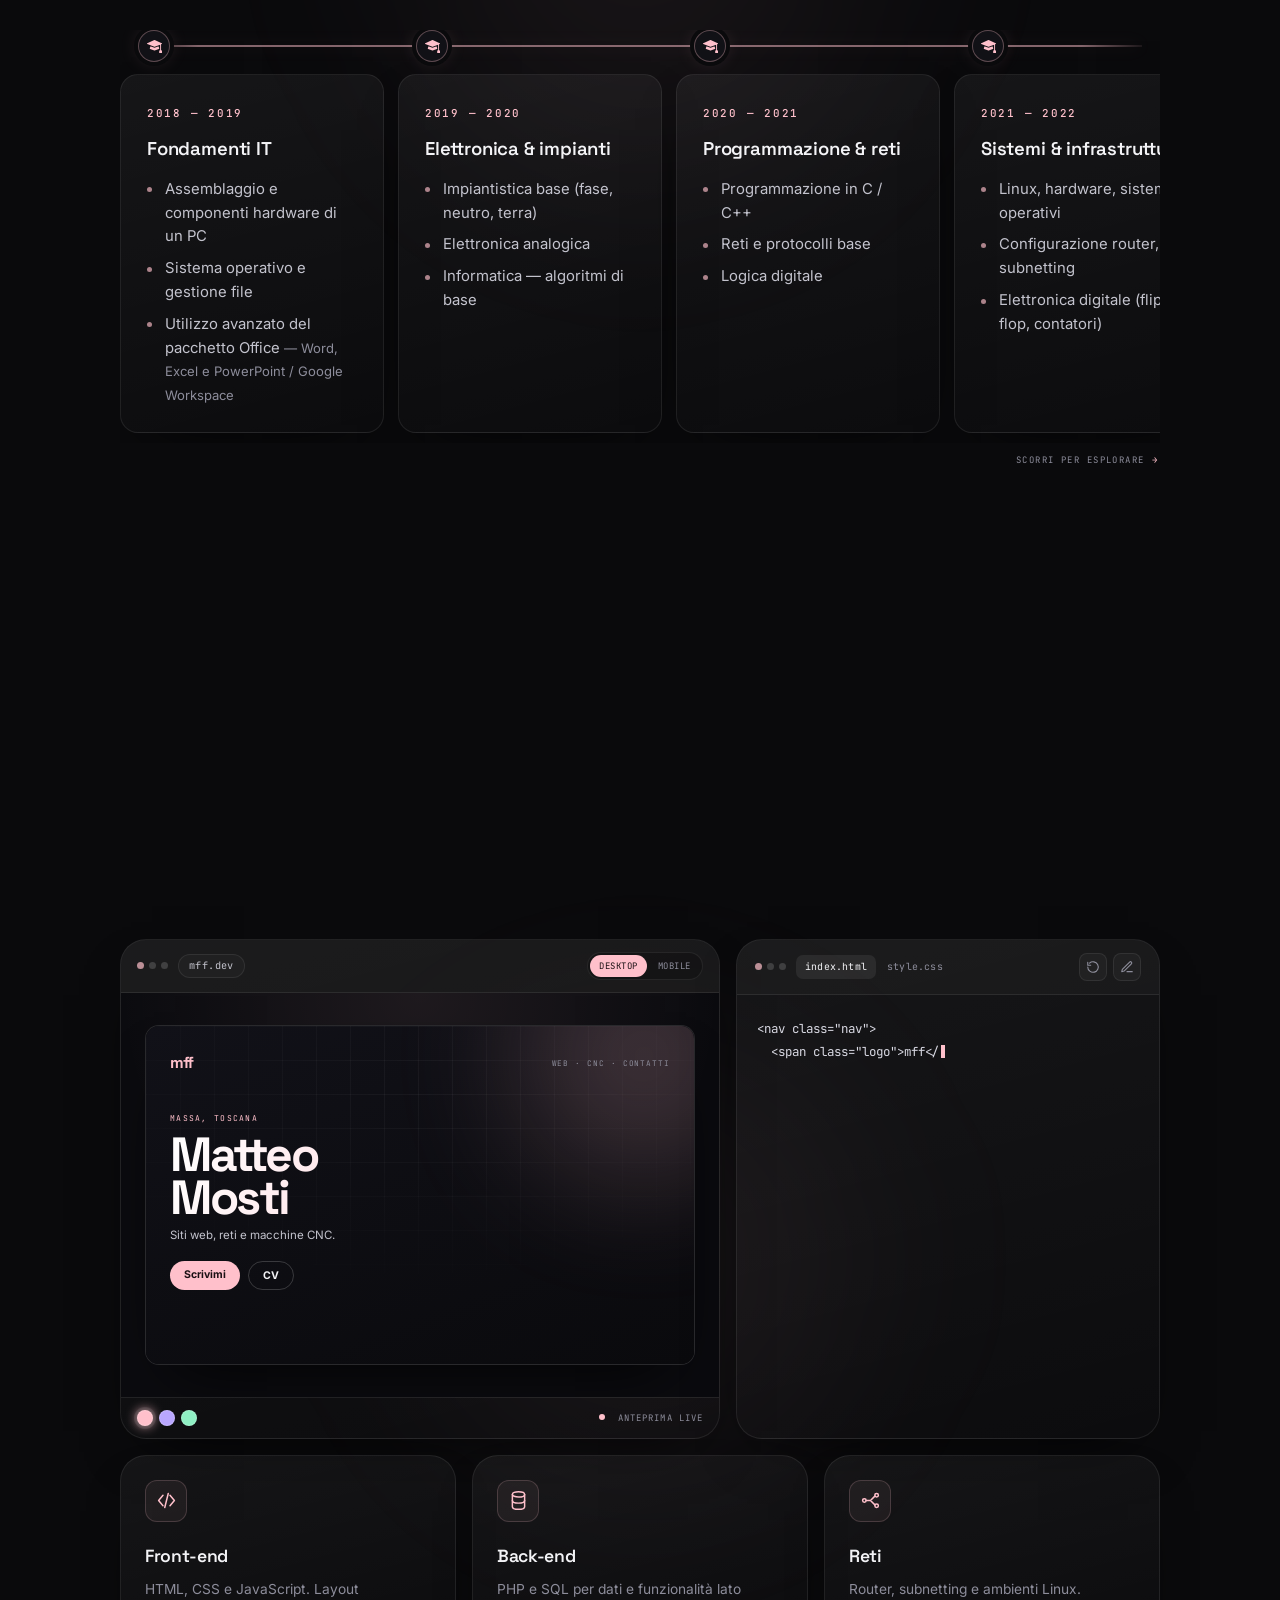
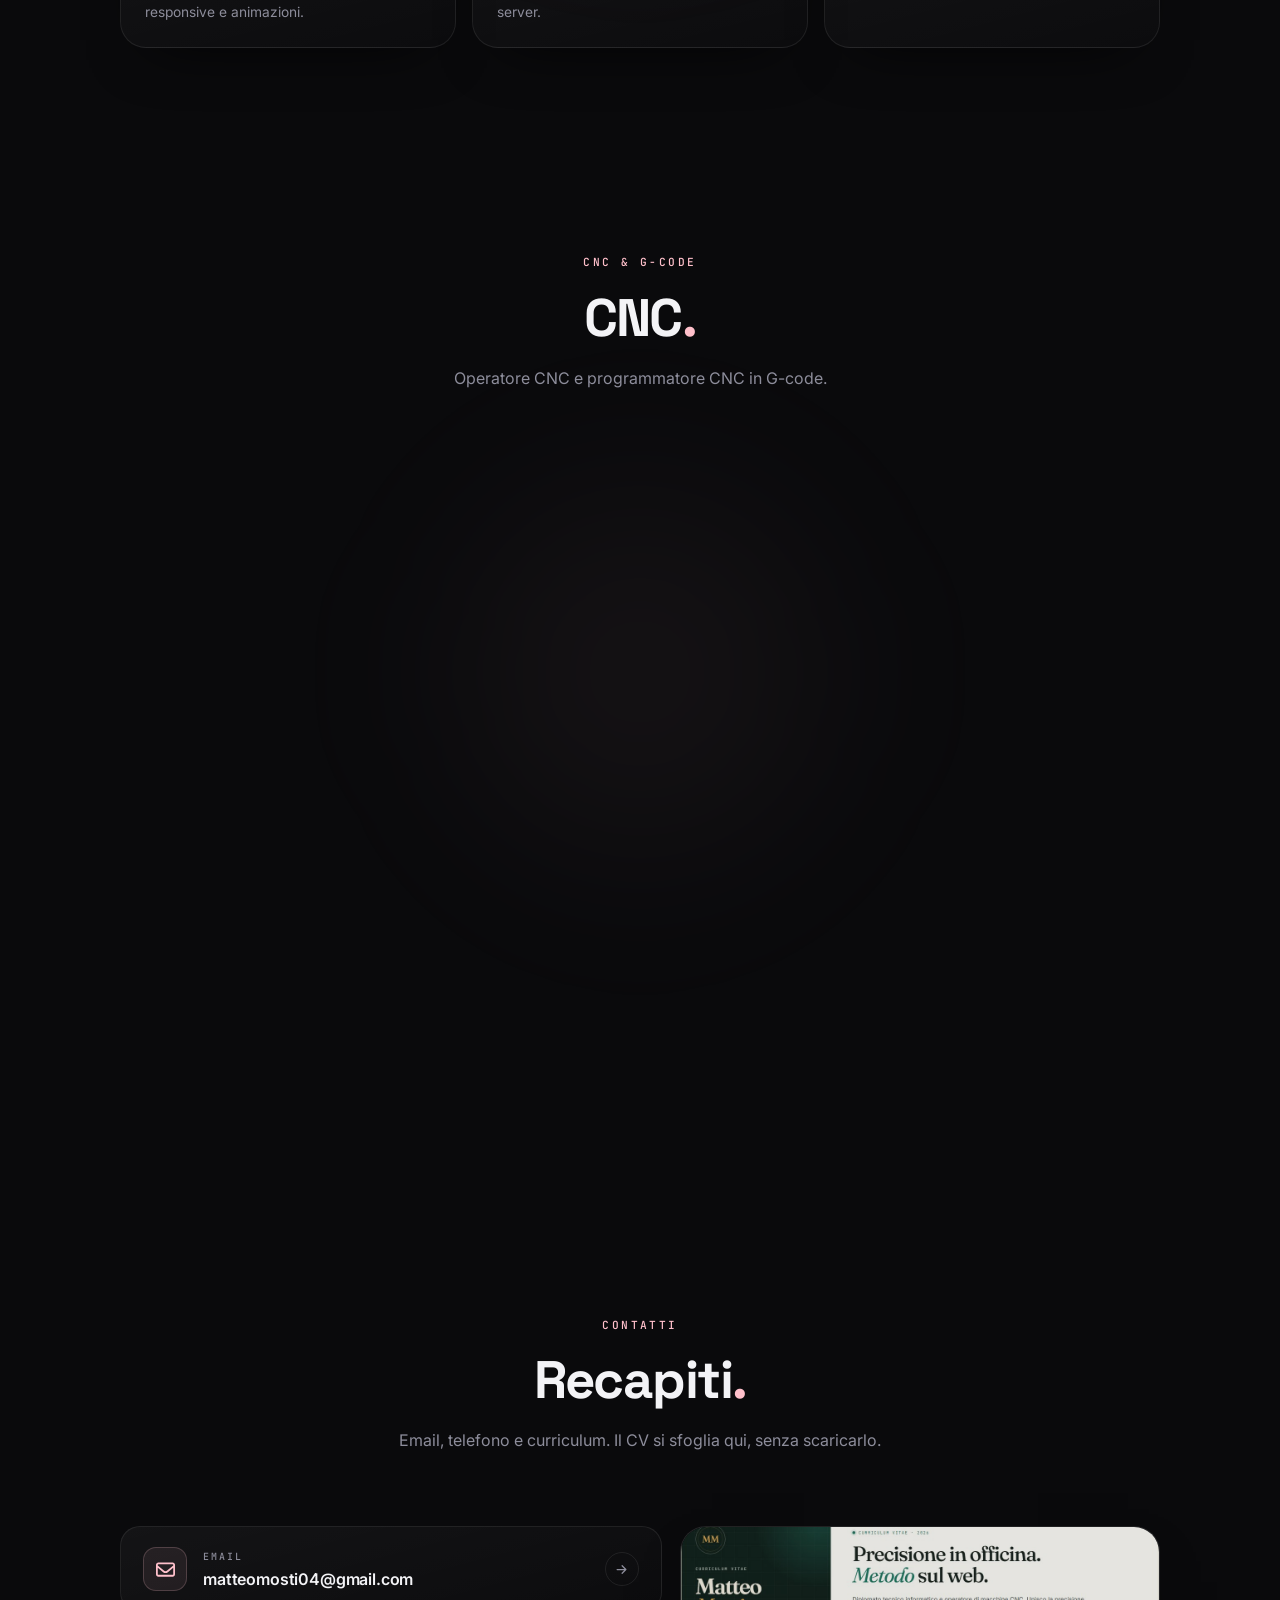
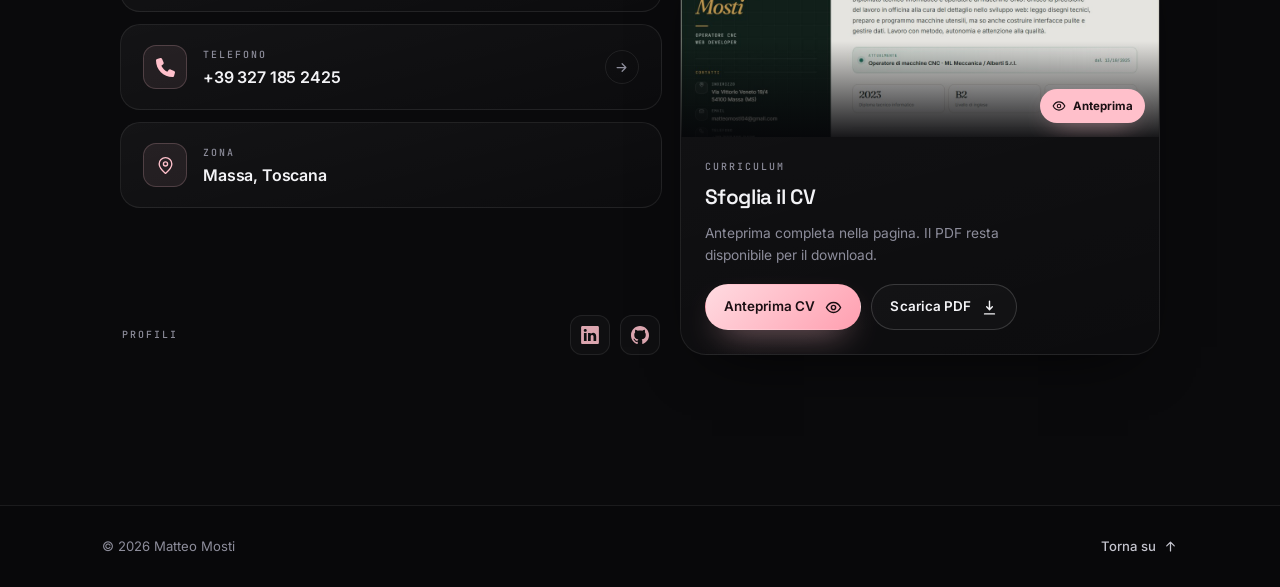
==== commit 490c6c73: "Cursore negli iframe, editor a altezza fissa, timeline orizzontale e archi G02/G03" ====
--- a/index.html
+++ b/index.html
@@ -259,7 +259,10 @@
                 <h3 class="subhead reveal"><span>Tappe</span></h3>
 
                 <div class="timeline" id="timeline">
-                    <div class="timeline-progress" aria-hidden="true"><i id="timeline-bar"></i></div>
+                    <div class="timeline-rail" aria-hidden="true"><i id="timeline-bar"></i></div>
+
+                    <div class="timeline-track" tabindex="0" role="region"
+                        aria-label="Tappe del percorso, scorrimento orizzontale">
 
                     <article class="entry left">
                         <span class="timeline-node" aria-hidden="true">
@@ -352,6 +355,8 @@
                         </div>
                     </article>
 
+                    </div>
+                    <p class="timeline-hint" aria-hidden="true">Scorri per esplorare <span>&rarr;</span></p>
                 </div>
             </div>
         </section>
--- a/mff.css
+++ b/mff.css
@@ -1273,109 +1273,129 @@
 
 .timeline {
     position: relative;
-    max-width: 960px;
+    max-width: 1040px;
     margin: 0 auto;
 }
 
-.timeline::before {
-    content: "";
+.timeline-rail {
     position: absolute;
-    top: 10px;
-    bottom: 10px;
-    left: 50%;
-    width: 1px;
-    background: linear-gradient(180deg, transparent, rgba(255, 192, 203, 0.55) 10%,
-            rgba(255, 192, 203, 0.55) 90%, transparent);
-    box-shadow: 0 0 20px rgba(255, 192, 203, 0.2);
-    transform: translateX(-50%);
-}
-
-.timeline-progress {
+    top: 15px;
+    right: 18px;
+    left: 18px;
+    height: 2px;
+    background: linear-gradient(90deg,
+            rgba(255, 192, 203, 0.08),
+            rgba(255, 192, 203, 0.5) 6%,
+            rgba(255, 192, 203, 0.5) 94%,
+            rgba(255, 192, 203, 0.08));
+    box-shadow: 0 0 18px rgba(255, 192, 203, 0.16);
+    pointer-events: none;
+}
+
+.timeline-rail i {
     position: absolute;
-    top: 10px;
-    bottom: 10px;
-    left: 50%;
-    z-index: 1;
-    width: 2px;
-    background: rgba(255, 192, 203, 0.06);
-    transform: translateX(-50%);
-    pointer-events: none;
-}
-
-.timeline-progress i {
-    display: block;
+    top: -0.5px;
+    left: 0;
     width: 100%;
-    height: 100%;
-    background: linear-gradient(180deg, var(--accent), var(--accent-strong));
-    box-shadow: 0 0 16px rgba(255, 192, 203, 0.6);
-    transform: scaleY(0);
-    transform-origin: top center;
+    height: 2px;
+    background: linear-gradient(90deg, var(--accent), var(--accent-strong));
+    box-shadow: 0 0 14px rgba(255, 192, 203, 0.55);
+    transform: scaleX(0);
+    transform-origin: left center;
     transition: transform 0.15s linear;
+}
+
+.timeline-track {
+    display: flex;
+    align-items: stretch;
+    gap: 14px;
+    padding: 0 2px 10px;
+    overflow-x: auto;
+    overflow-y: hidden;
+    scroll-snap-type: x proximity;
+    overscroll-behavior-x: contain;
+    scrollbar-width: thin;
+    scrollbar-color: rgba(255, 192, 203, 0.4) transparent;
+    -webkit-overflow-scrolling: touch;
+}
+
+.timeline-track:focus-visible {
+    outline-offset: 8px;
 }
 
 .entry {
     position: relative;
-    width: 50%;
-    padding: 0 60px 44px 0;
+    display: flex;
+    flex: 0 0 clamp(238px, 24vw, 264px);
+    flex-direction: column;
+    width: auto;
+    margin: 0;
+    padding: 0;
+    scroll-snap-align: start;
 }
 
 .entry.right {
-    margin-left: 50%;
-    padding: 0 0 44px 60px;
-}
-
-.entry:last-child {
-    padding-bottom: 0;
-}
-
-.js .entry {
+    margin-left: 0;
+    padding: 0;
+}
+
+.js .entry,
+.js .entry.right {
     opacity: 0;
-    transform: translateX(-42px);
+    transform: translateY(18px);
     transition: opacity 0.75s ease, transform 0.75s var(--ease-out);
-}
-
-.js .entry.right {
-    transform: translateX(42px);
 }
 
 .js .entry.animate {
     opacity: 1;
-    transform: translateX(0);
+    transform: translateY(0);
 }
 
 .timeline-node {
-    position: absolute;
-    top: 26px;
-    right: -21px;
+    position: static;
     z-index: 2;
     display: grid;
     place-items: center;
-    width: 42px;
-    height: 42px;
+    width: 32px;
+    height: 32px;
+    margin: 0 0 12px 18px;
     border: 1px solid var(--border-accent);
     border-radius: 50%;
     background: var(--surface);
-    box-shadow: 0 0 0 6px rgba(255, 192, 203, 0.04), 0 0 26px rgba(255, 192, 203, 0.14);
+    box-shadow: 0 0 0 4px var(--bg), 0 0 20px rgba(255, 192, 203, 0.14);
     transition: box-shadow 0.35s ease, border-color 0.35s ease;
 }
 
-.entry.right .timeline-node {
-    right: auto;
-    left: -21px;
-}
-
 .timeline-node img {
-    width: 18px;
-    height: 18px;
+    width: 15px;
+    height: 15px;
 }
 
 .entry:hover .timeline-node {
     border-color: rgba(255, 192, 203, 0.7);
-    box-shadow: 0 0 0 7px rgba(255, 192, 203, 0.06), 0 0 32px rgba(255, 192, 203, 0.3);
+    box-shadow: 0 0 0 4px var(--bg), 0 0 28px rgba(255, 192, 203, 0.32);
+}
+
+.timeline-hint {
+    display: flex;
+    align-items: center;
+    justify-content: flex-end;
+    gap: 7px;
+    margin: 10px 2px 0;
+    font-family: var(--font-mono);
+    font-size: 0.56rem;
+    letter-spacing: 0.16em;
+    text-transform: uppercase;
+    color: var(--muted);
+}
+
+.timeline-hint span {
+    color: var(--accent);
 }
 
 .entry-content {
     position: relative;
+    flex: 1;
     padding: 24px 26px;
     border: 1px solid var(--border);
     border-radius: var(--radius);
@@ -1652,6 +1672,7 @@
 
 .code-typer {
     flex: 1;
+    min-height: 0;
     margin: 0;
     padding: 22px 20px 26px;
     font-family: var(--font-mono);
@@ -1659,7 +1680,8 @@
     line-height: 1.85;
     color: #d9d9e3;
     white-space: pre-wrap;
-    overflow: hidden;
+    overflow: auto;
+    overscroll-behavior: contain;
     tab-size: 2;
 }
 
@@ -1709,7 +1731,7 @@
     grid-column: span 7;
     display: flex;
     flex-direction: column;
-    min-height: 440px;
+    height: clamp(500px, 38vw, 545px);
     padding: 0;
 }
 
@@ -1779,18 +1801,19 @@
     position: relative;
     width: 100%;
     max-width: 560px;
-    height: 340px;
+    height: 100%;
+    max-height: 340px;
     border: 1px solid rgba(255, 255, 255, 0.12);
     border-radius: 14px;
     background: #0b0b0f;
     box-shadow: 0 30px 60px -30px rgba(0, 0, 0, 0.9);
     overflow: hidden;
-    transition: max-width 0.55s var(--ease-out), height 0.55s var(--ease-out), border-color 0.3s ease;
+    transition: max-width 0.55s var(--ease-out), max-height 0.55s var(--ease-out), border-color 0.3s ease;
 }
 
 .preview-frame.is-mobile {
     max-width: 220px;
-    height: 360px;
+    max-height: 360px;
 }
 
 .preview-iframe {
@@ -1870,7 +1893,7 @@
     grid-column: span 5;
     display: flex;
     flex-direction: column;
-    min-height: 440px;
+    height: clamp(500px, 38vw, 545px);
     padding: 0;
 }
 
@@ -2361,6 +2384,21 @@
 /* ---------- CV preview dialog ---------- */
 body.modal-open {
     overflow: hidden;
+}
+
+/* The dialog lives in the top layer: keep a normal pointer while reading. */
+body.modal-open,
+body.modal-open [role="button"] {
+    cursor: default;
+}
+
+body.modal-open a,
+body.modal-open button {
+    cursor: pointer;
+}
+
+body.modal-open .cursor {
+    display: none !important;
 }
 
 .cv-modal {
@@ -2677,56 +2715,23 @@
     }
 
     /* Timeline */
-    .timeline::before {
-        left: 18px;
-        transform: none;
-    }
-
-    .entry,
-    .entry.right,
-    .entry:last-child {
-        width: 100%;
-        margin-left: 0;
-        padding: 0 0 32px 58px;
-    }
-
-    .entry:last-child {
-        padding-bottom: 0;
-    }
-
-    .js .entry,
-    .js .entry.right {
-        transform: translateX(32px);
-    }
-
-    .js .entry.animate {
-        transform: translateX(0);
-    }
-
-    .timeline-node,
-    .entry.right .timeline-node {
-        top: 22px;
-        left: -3px;
-        right: auto;
-    }
-
-    .timeline-progress {
-        left: 18px;
-        transform: none;
+    .timeline-track {
+        gap: 12px;
+    }
+
+    .entry {
+        flex-basis: min(74vw, 280px);
+    }
+
+    .timeline-hint {
+        justify-content: flex-start;
     }
 
     /* Web */
     .web-browser,
     .web-code {
         grid-column: span 12;
-    }
-
-    .web-browser {
-        min-height: 0;
-    }
-
-    .web-code {
-        min-height: 380px;
+        height: 500px;
     }
 
     .web-card {
@@ -2829,12 +2834,12 @@
     }
 
     .preview-frame {
-        height: 300px;
+        max-height: 300px;
     }
 
     .preview-frame.is-mobile {
         max-width: 200px;
-        height: 330px;
+        max-height: 320px;
     }
 
     .browser-foot {
@@ -2850,8 +2855,9 @@
         margin-left: auto;
     }
 
+    .web-browser,
     .web-code {
-        min-height: 340px;
+        height: 460px;
     }
 
     .cnc-terminal-body {
@@ -2951,31 +2957,15 @@
     }
 
     .preview-frame {
-        height: 280px;
+        max-height: 280px;
     }
 
     .preview-frame.is-mobile {
-        height: 310px;
-    }
-
-    .timeline-node,
-    .entry.right .timeline-node {
-        width: 36px;
-        height: 36px;
-        left: 0;
-    }
-
-    .timeline::before {
-        left: 18px;
-    }
-
-    .timeline-progress {
-        left: 18px;
-    }
-
-    .entry,
-    .entry.right {
-        padding-left: 50px;
+        max-height: 300px;
+    }
+
+    .entry {
+        flex-basis: min(80vw, 250px);
     }
 
     .code-typer,
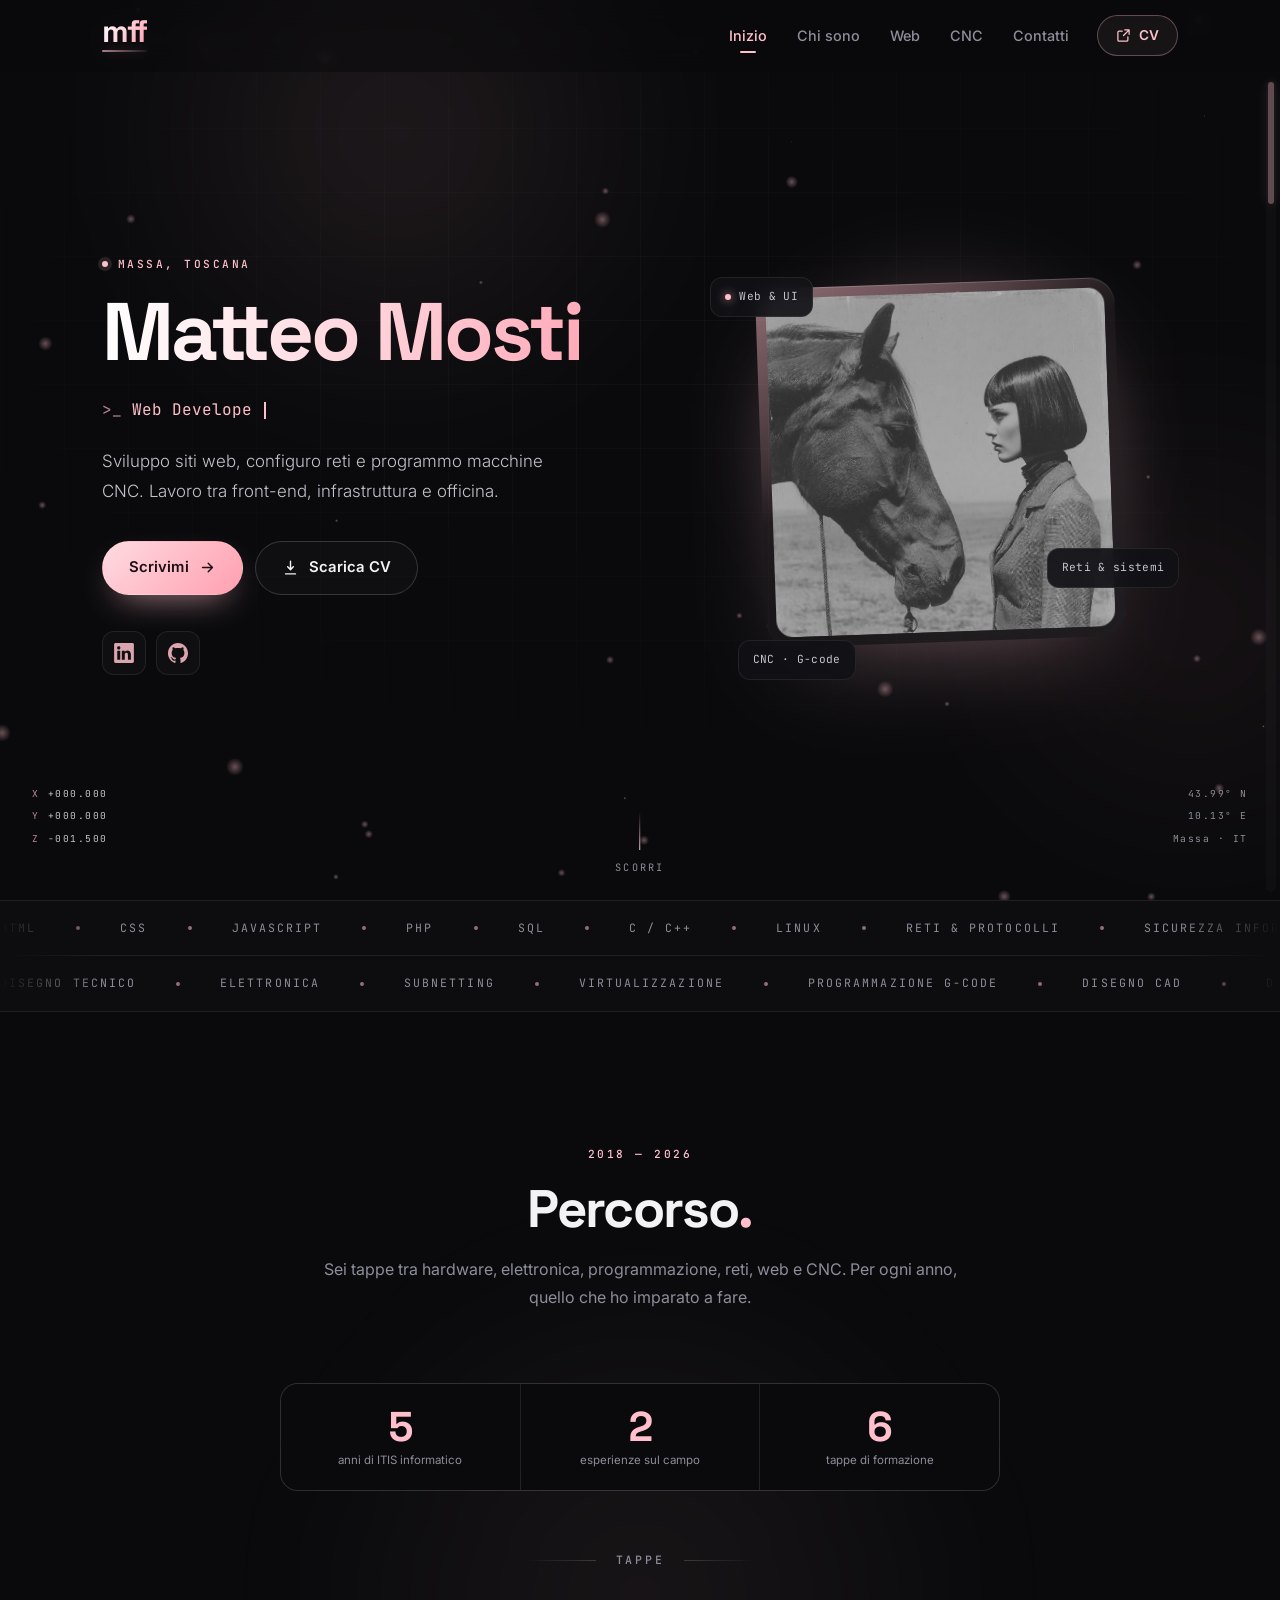
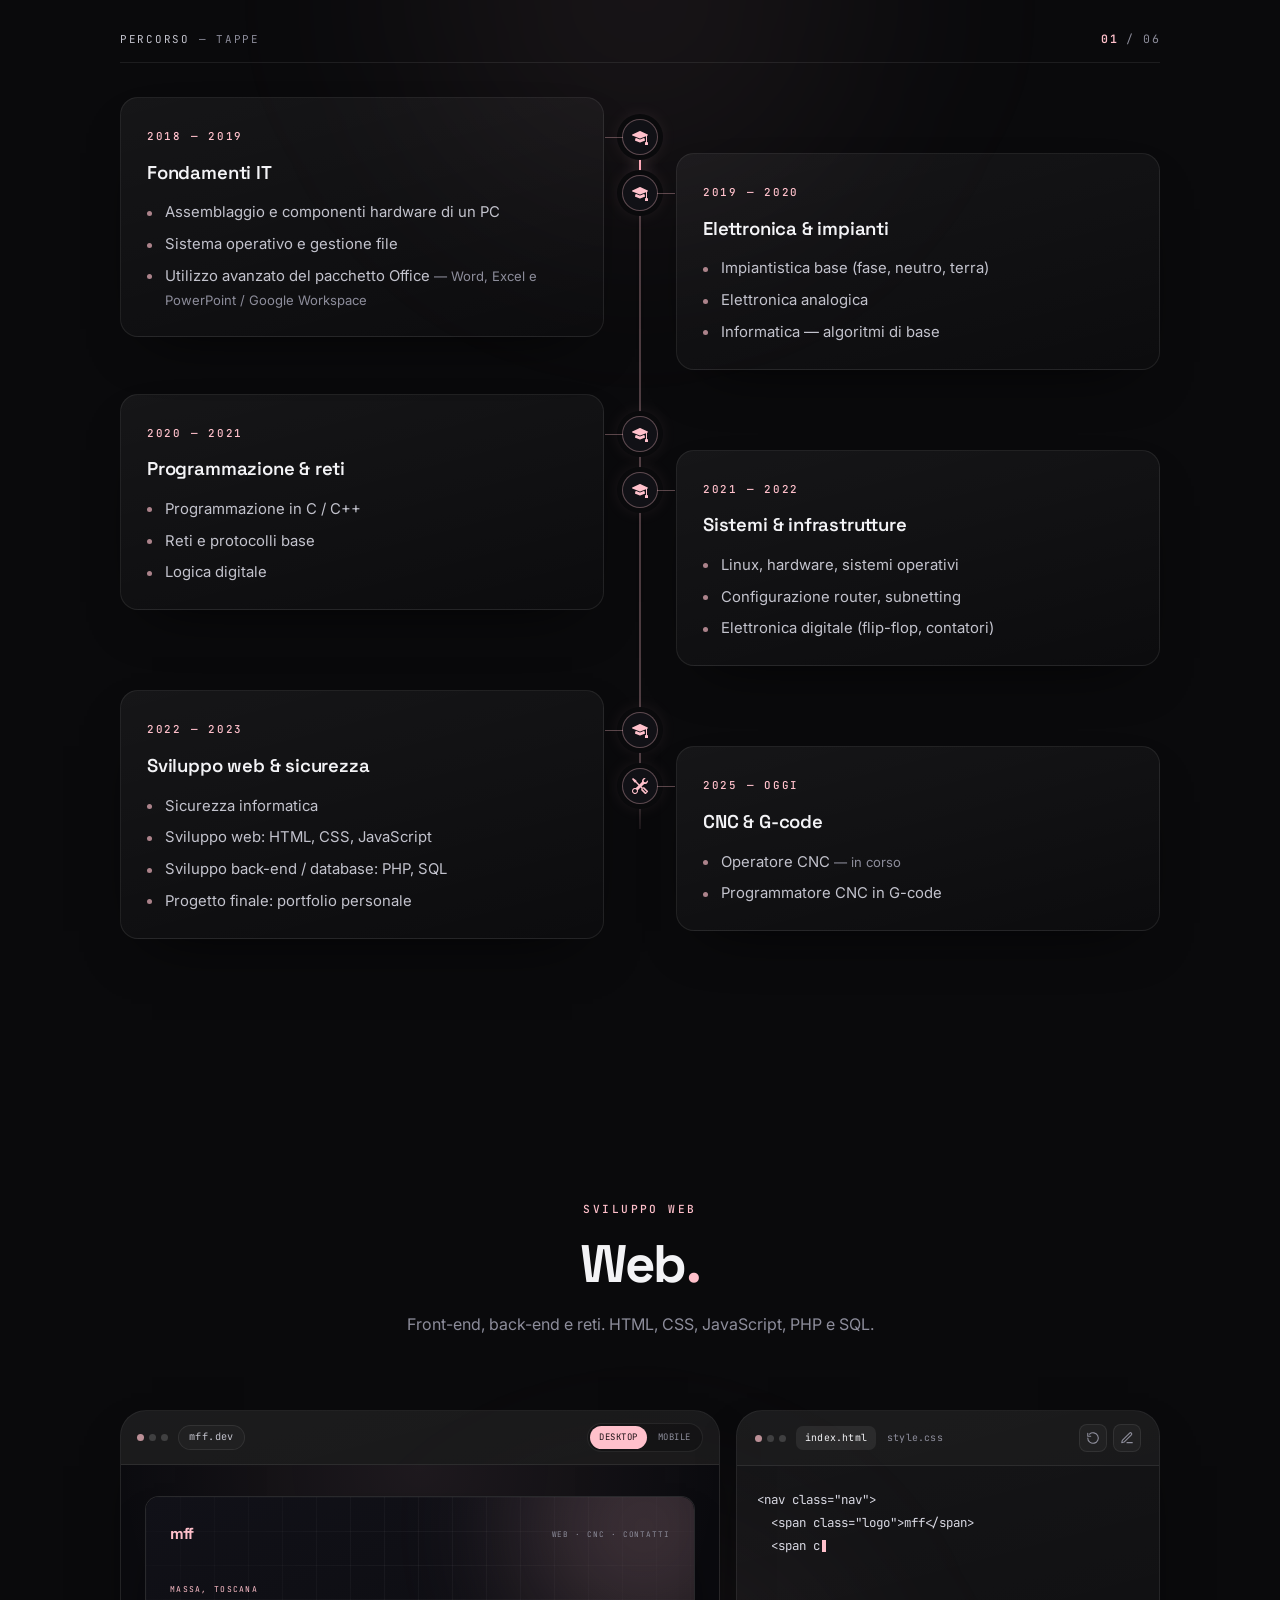
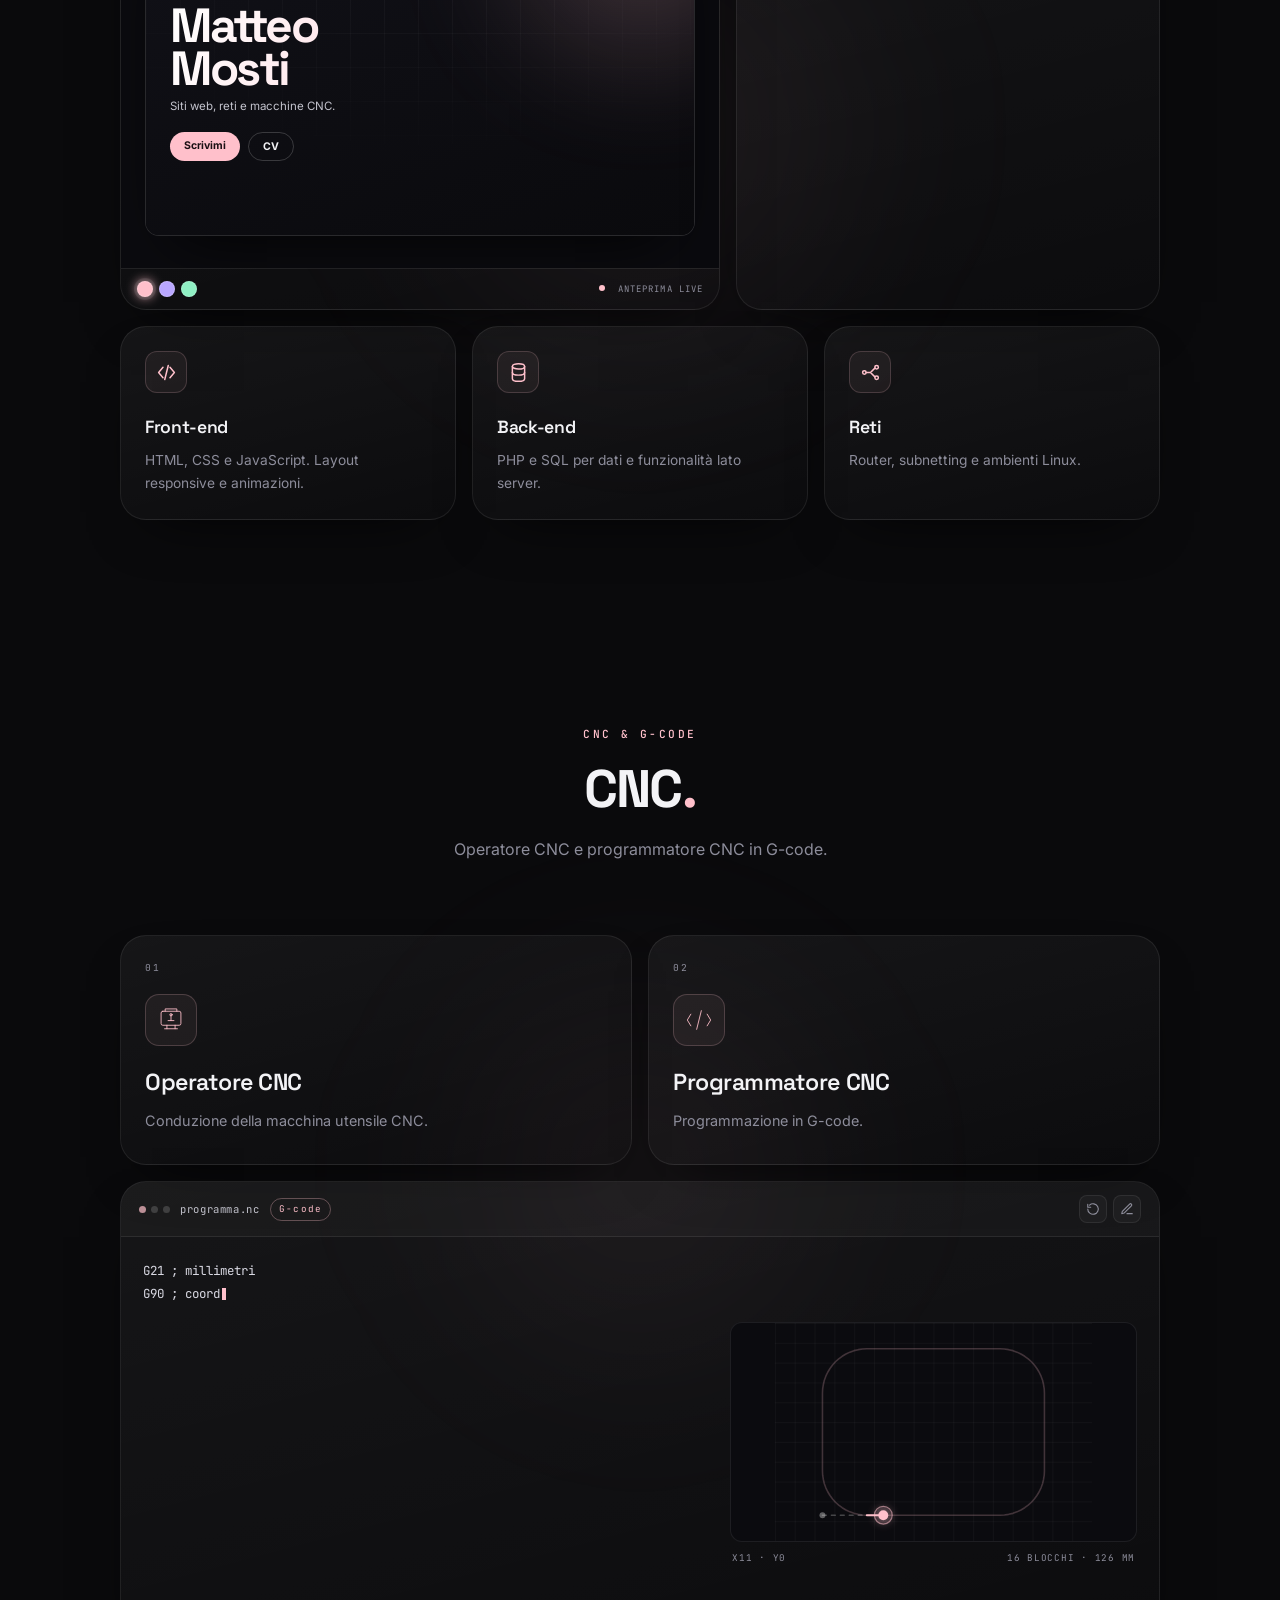
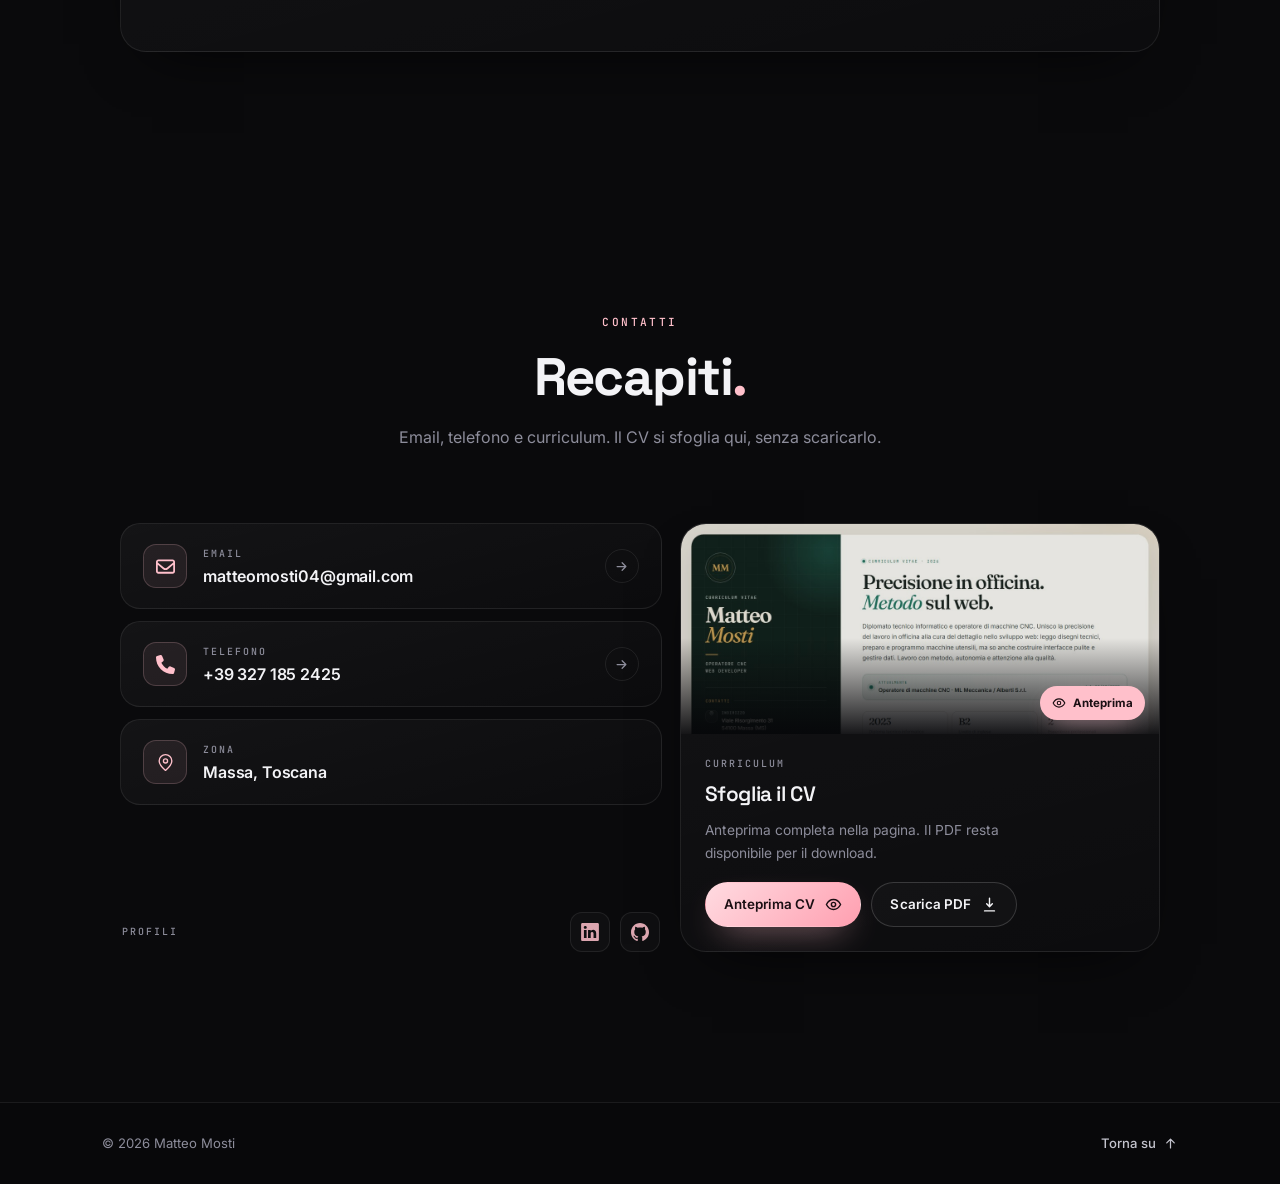
==== commit 0348cec8: "Timeline verticale, scrollbar custom, animazione CNC, fix preview Web e aggiorna CV" ====
--- a/index.html
+++ b/index.html
@@ -259,10 +259,17 @@
                 <h3 class="subhead reveal"><span>Tappe</span></h3>
 
                 <div class="timeline" id="timeline">
-                    <div class="timeline-rail" aria-hidden="true"><i id="timeline-bar"></i></div>
-
-                    <div class="timeline-track" tabindex="0" role="region"
-                        aria-label="Tappe del percorso, scorrimento orizzontale">
+                    <div class="timeline-head">
+                        <span class="timeline-label">Percorso <span>&mdash; tappe</span></span>
+                        <span class="timeline-count" aria-hidden="true">
+                            <b id="timeline-step">01</b> / <span id="timeline-total">06</span>
+                        </span>
+                    </div>
+
+                    <div class="timeline-stage">
+                        <div class="timeline-rail" aria-hidden="true"><i id="timeline-bar"></i></div>
+
+                        <div class="timeline-track" id="timeline-track">
 
                     <article class="entry left">
                         <span class="timeline-node" aria-hidden="true">
@@ -355,8 +362,8 @@
                         </div>
                     </article>
 
-                    </div>
-                    <p class="timeline-hint" aria-hidden="true">Scorri per esplorare <span>&rarr;</span></p>
+                        </div>
+                    </div>
                 </div>
             </div>
         </section>
@@ -566,7 +573,9 @@
                                     </defs>
                                     <rect width="320" height="220" fill="url(#toolgrid)" />
                                     <g id="toolpath-paths"></g>
+                                    <path id="toolpath-progress" class="toolpath-cut" />
                                     <circle id="toolpath-start" r="3" fill="rgba(255,255,255,.35)" />
+                                    <circle id="toolpath-ring" class="toolpath-ring" r="9" />
                                     <circle id="toolpath-tool" r="5" fill="#ffc0cb" />
                                     <text id="toolpath-empty" x="160" y="112" text-anchor="middle"
                                         fill="#8d8d9b" font-family="ui-monospace, Consolas, monospace"
--- a/mff.css
+++ b/mff.css
@@ -79,6 +79,7 @@
     font-weight: 400;
     line-height: 1.6;
     overflow-x: hidden;
+    overflow-x: clip;
     -webkit-font-smoothing: antialiased;
     -moz-osx-font-smoothing: grayscale;
     -webkit-tap-highlight-color: transparent;
@@ -135,6 +136,120 @@
 
 ::-webkit-scrollbar-thumb:hover {
     background: #3c3c48;
+}
+
+@media (pointer: fine) {
+    html.has-custom-scroll {
+        scrollbar-width: none;
+    }
+
+    html.has-custom-scroll::-webkit-scrollbar {
+        display: none;
+    }
+
+    html.has-custom-scroll .code-typer,
+    html.has-custom-scroll .code-input,
+    html.has-custom-scroll .gcode-input {
+        scrollbar-width: none;
+    }
+
+    html.has-custom-scroll .code-typer::-webkit-scrollbar,
+    html.has-custom-scroll .code-input::-webkit-scrollbar,
+    html.has-custom-scroll .gcode-input::-webkit-scrollbar {
+        display: none;
+    }
+}
+
+.custom-scrollbar {
+    position: fixed;
+    top: calc(var(--header-h) + 8px);
+    right: 4px;
+    bottom: 8px;
+    z-index: 130;
+    width: 10px;
+    padding: 2px;
+    border-radius: 999px;
+    background: rgba(255, 255, 255, 0.025);
+    opacity: 0;
+    transition: opacity 0.25s ease, background-color 0.25s ease;
+    touch-action: none;
+}
+
+.custom-scrollbar.is-visible {
+    opacity: 1;
+}
+
+.custom-scrollbar:hover,
+.custom-scrollbar.is-dragging {
+    background: rgba(255, 255, 255, 0.055);
+}
+
+body.modal-open .custom-scrollbar {
+    opacity: 0 !important;
+    pointer-events: none;
+}
+
+.custom-scrollbar-thumb {
+    position: absolute;
+    top: 2px;
+    right: 2px;
+    left: 2px;
+    min-height: 36px;
+    border-radius: 999px;
+    background: rgba(255, 192, 203, 0.34);
+    box-shadow: 0 0 12px rgba(255, 192, 203, 0.14);
+    transition: background-color 0.2s ease, box-shadow 0.2s ease;
+    will-change: transform, height;
+}
+
+.custom-scrollbar:hover .custom-scrollbar-thumb,
+.custom-scrollbar.is-dragging .custom-scrollbar-thumb {
+    background: rgba(255, 192, 203, 0.72);
+    box-shadow: 0 0 16px rgba(255, 192, 203, 0.36);
+}
+
+.web-code,
+.gcode-pane {
+    position: relative;
+}
+
+.panel-scrollbar {
+    position: absolute;
+    top: 52px;
+    right: 5px;
+    bottom: 8px;
+    z-index: 4;
+    width: 8px;
+    padding: 1px;
+    border-radius: 999px;
+    background: rgba(255, 255, 255, 0.025);
+    opacity: 0;
+    pointer-events: none;
+    transition: opacity 0.2s ease, background-color 0.2s ease;
+    touch-action: none;
+}
+
+.gcode-pane .panel-scrollbar {
+    top: 2px;
+    right: -12px;
+    bottom: 2px;
+}
+
+.panel-scrollbar.is-visible {
+    opacity: 1;
+    pointer-events: auto;
+}
+
+.panel-scrollbar:hover,
+.panel-scrollbar.is-dragging {
+    background: rgba(255, 255, 255, 0.06);
+}
+
+.panel-scrollbar .custom-scrollbar-thumb {
+    top: 1px;
+    right: 1px;
+    left: 1px;
+    min-height: 28px;
 }
 
 /* ==========================================================================
@@ -1277,120 +1392,167 @@
     margin: 0 auto;
 }
 
+.timeline-head {
+    display: flex;
+    align-items: baseline;
+    justify-content: space-between;
+    gap: 16px;
+    margin-bottom: 34px;
+    padding-bottom: 14px;
+    border-bottom: 1px solid var(--border);
+}
+
+.timeline-label {
+    font-family: var(--font-mono);
+    font-size: 0.68rem;
+    letter-spacing: 0.16em;
+    text-transform: uppercase;
+    color: var(--text-soft);
+}
+
+.timeline-label span {
+    color: var(--muted);
+}
+
+.timeline-count {
+    font-family: var(--font-mono);
+    font-size: 0.72rem;
+    letter-spacing: 0.12em;
+    color: var(--muted);
+    font-variant-numeric: tabular-nums;
+}
+
+.timeline-count b {
+    color: var(--accent);
+    font-weight: 600;
+}
+
+.timeline-stage {
+    position: relative;
+}
+
 .timeline-rail {
     position: absolute;
-    top: 15px;
-    right: 18px;
-    left: 18px;
-    height: 2px;
-    background: linear-gradient(90deg,
+    top: 40px;
+    bottom: 110px;
+    left: 50%;
+    width: 2px;
+    transform: translateX(-50%);
+    background: linear-gradient(180deg,
             rgba(255, 192, 203, 0.08),
-            rgba(255, 192, 203, 0.5) 6%,
-            rgba(255, 192, 203, 0.5) 94%,
+            rgba(255, 192, 203, 0.28) 8%,
+            rgba(255, 192, 203, 0.28) 92%,
             rgba(255, 192, 203, 0.08));
-    box-shadow: 0 0 18px rgba(255, 192, 203, 0.16);
     pointer-events: none;
 }
 
 .timeline-rail i {
     position: absolute;
-    top: -0.5px;
-    left: 0;
-    width: 100%;
-    height: 2px;
-    background: linear-gradient(90deg, var(--accent), var(--accent-strong));
-    box-shadow: 0 0 14px rgba(255, 192, 203, 0.55);
-    transform: scaleX(0);
-    transform-origin: left center;
-    transition: transform 0.15s linear;
+    inset: 0;
+    background: linear-gradient(180deg, var(--accent), var(--accent-strong));
+    box-shadow: 0 0 16px rgba(255, 192, 203, 0.55);
+    transform: scaleY(0);
+    transform-origin: top center;
+    will-change: transform;
 }
 
 .timeline-track {
-    display: flex;
-    align-items: stretch;
-    gap: 14px;
-    padding: 0 2px 10px;
-    overflow-x: auto;
-    overflow-y: hidden;
-    scroll-snap-type: x proximity;
-    overscroll-behavior-x: contain;
-    scrollbar-width: thin;
-    scrollbar-color: rgba(255, 192, 203, 0.4) transparent;
-    -webkit-overflow-scrolling: touch;
-}
-
-.timeline-track:focus-visible {
-    outline-offset: 8px;
+    display: grid;
+    grid-template-columns: repeat(2, minmax(0, 1fr));
+    column-gap: 72px;
+    row-gap: 24px;
+    align-items: start;
 }
 
 .entry {
     position: relative;
-    display: flex;
-    flex: 0 0 clamp(238px, 24vw, 264px);
-    flex-direction: column;
+    display: block;
     width: auto;
     margin: 0;
     padding: 0;
-    scroll-snap-align: start;
+}
+
+.entry.left {
+    grid-column: 1;
 }
 
 .entry.right {
-    margin-left: 0;
+    grid-column: 2;
+    margin-top: 56px;
     padding: 0;
 }
 
 .js .entry,
 .js .entry.right {
     opacity: 0;
-    transform: translateY(18px);
-    transition: opacity 0.75s ease, transform 0.75s var(--ease-out);
+    transform: translateY(22px);
+    transition: opacity 0.7s ease, transform 0.7s var(--ease-out);
 }
 
 .js .entry.animate {
     opacity: 1;
-    transform: translateY(0);
+    transform: none;
 }
 
 .timeline-node {
-    position: static;
+    position: absolute;
+    top: 22px;
     z-index: 2;
     display: grid;
     place-items: center;
-    width: 32px;
-    height: 32px;
-    margin: 0 0 12px 18px;
+    width: 36px;
+    height: 36px;
+    margin: 0;
     border: 1px solid var(--border-accent);
     border-radius: 50%;
     background: var(--surface);
-    box-shadow: 0 0 0 4px var(--bg), 0 0 20px rgba(255, 192, 203, 0.14);
-    transition: box-shadow 0.35s ease, border-color 0.35s ease;
+    box-shadow: 0 0 0 5px var(--bg), 0 0 20px rgba(255, 192, 203, 0.14);
+    transition: box-shadow 0.35s ease, border-color 0.35s ease, transform 0.35s var(--ease-out);
+}
+
+.entry.left .timeline-node {
+    right: -54px;
+}
+
+.entry.right .timeline-node {
+    left: -54px;
+}
+
+.timeline-node::before {
+    content: "";
+    position: absolute;
+    top: 50%;
+    width: 18px;
+    height: 1px;
+    background: var(--border-accent);
+    pointer-events: none;
+}
+
+.entry.left .timeline-node::before {
+    right: 100%;
+}
+
+.entry.right .timeline-node::before {
+    left: 100%;
 }
 
 .timeline-node img {
-    width: 15px;
-    height: 15px;
-}
-
-.entry:hover .timeline-node {
-    border-color: rgba(255, 192, 203, 0.7);
-    box-shadow: 0 0 0 4px var(--bg), 0 0 28px rgba(255, 192, 203, 0.32);
-}
-
-.timeline-hint {
-    display: flex;
-    align-items: center;
-    justify-content: flex-end;
-    gap: 7px;
-    margin: 10px 2px 0;
-    font-family: var(--font-mono);
-    font-size: 0.56rem;
-    letter-spacing: 0.16em;
-    text-transform: uppercase;
-    color: var(--muted);
-}
-
-.timeline-hint span {
-    color: var(--accent);
+    width: 16px;
+    height: 16px;
+}
+
+.entry:hover .timeline-node,
+.entry.is-active .timeline-node {
+    border-color: rgba(255, 192, 203, 0.85);
+    box-shadow: 0 0 0 5px var(--bg), 0 0 28px rgba(255, 192, 203, 0.42);
+}
+
+.entry.is-active .timeline-node {
+    transform: scale(1.08);
+}
+
+.entry.is-active .entry-content {
+    border-color: rgba(255, 192, 203, 0.28);
 }
 
 .entry-content {
@@ -2035,6 +2197,7 @@
 }
 
 .gcode-typer {
+    min-height: calc(16 * 1.85em);
     margin: 0;
     font-family: var(--font-mono);
     font-size: clamp(0.67rem, 1vw, 0.78rem);
@@ -2056,7 +2219,7 @@
 
 .gcode-input {
     width: 100%;
-    min-height: 312px;
+    min-height: calc(16 * 1.85em);
     margin: 0;
     padding: 0;
     border: 0;
@@ -2099,16 +2262,35 @@
     stroke-linejoin: round;
 }
 
+.toolpath-guide {
+    fill: none;
+    stroke: rgba(255, 192, 203, 0.22);
+    stroke-width: 1.6;
+    stroke-linecap: round;
+    stroke-linejoin: round;
+}
+
 .toolpath-cut {
     fill: none;
     stroke: var(--accent);
-    stroke-width: 2;
+    stroke-width: 2.2;
     stroke-linecap: round;
     stroke-linejoin: round;
 }
 
+.toolpath-ring {
+    fill: rgba(255, 192, 203, 0.12);
+    stroke: rgba(255, 192, 203, 0.55);
+    stroke-width: 1.2;
+    transition: opacity 0.2s ease;
+}
+
+.toolpath-ring.is-rapid {
+    opacity: 0.35;
+}
+
 #toolpath-tool {
-    filter: drop-shadow(0 0 6px rgba(255, 192, 203, 0.8));
+    filter: drop-shadow(0 0 6px rgba(255, 192, 203, 0.9));
 }
 
 .toolpath-meta {
@@ -2715,16 +2897,44 @@
     }
 
     /* Timeline */
+    .timeline-rail {
+        top: 24px;
+        bottom: 24px;
+        left: 16px;
+        transform: none;
+    }
+
     .timeline-track {
-        gap: 12px;
-    }
-
-    .entry {
-        flex-basis: min(74vw, 280px);
-    }
-
-    .timeline-hint {
-        justify-content: flex-start;
+        grid-template-columns: 1fr;
+        gap: 18px;
+        padding-left: 48px;
+    }
+
+    .entry.left,
+    .entry.right {
+        grid-column: 1;
+        margin-top: 0;
+    }
+
+    .timeline-node {
+        top: 20px;
+        width: 32px;
+        height: 32px;
+    }
+
+    .entry.left .timeline-node,
+    .entry.right .timeline-node {
+        right: auto;
+        left: -48px;
+    }
+
+    .timeline-node::before {
+        width: 16px;
+    }
+
+    .entry.left .timeline-node::before {
+        right: auto;
+        left: 100%;
     }
 
     /* Web */
@@ -2867,10 +3077,7 @@
     .gcode-typer,
     .gcode-input {
         font-size: 0.62rem;
-    }
-
-    .gcode-input {
-        min-height: 280px;
+        min-height: calc(16 * 1.85em);
     }
 
     .code-typer,
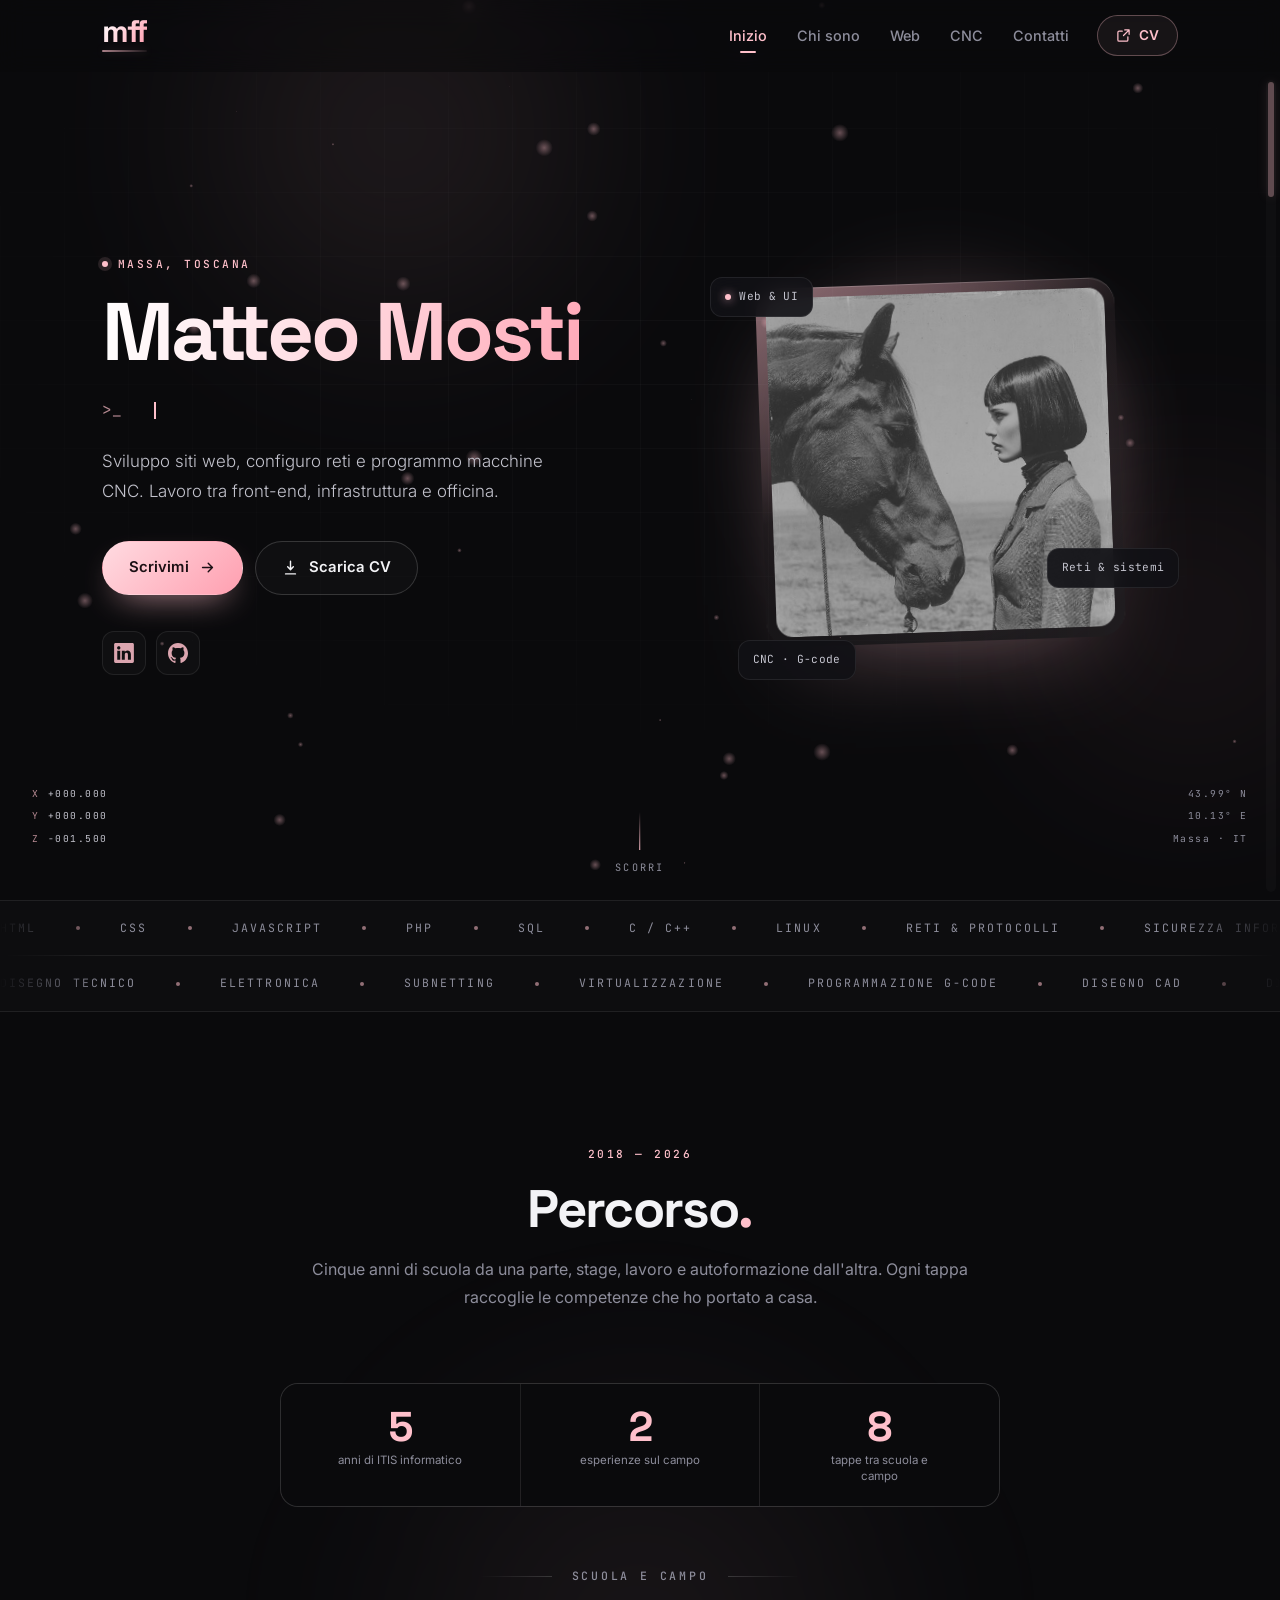
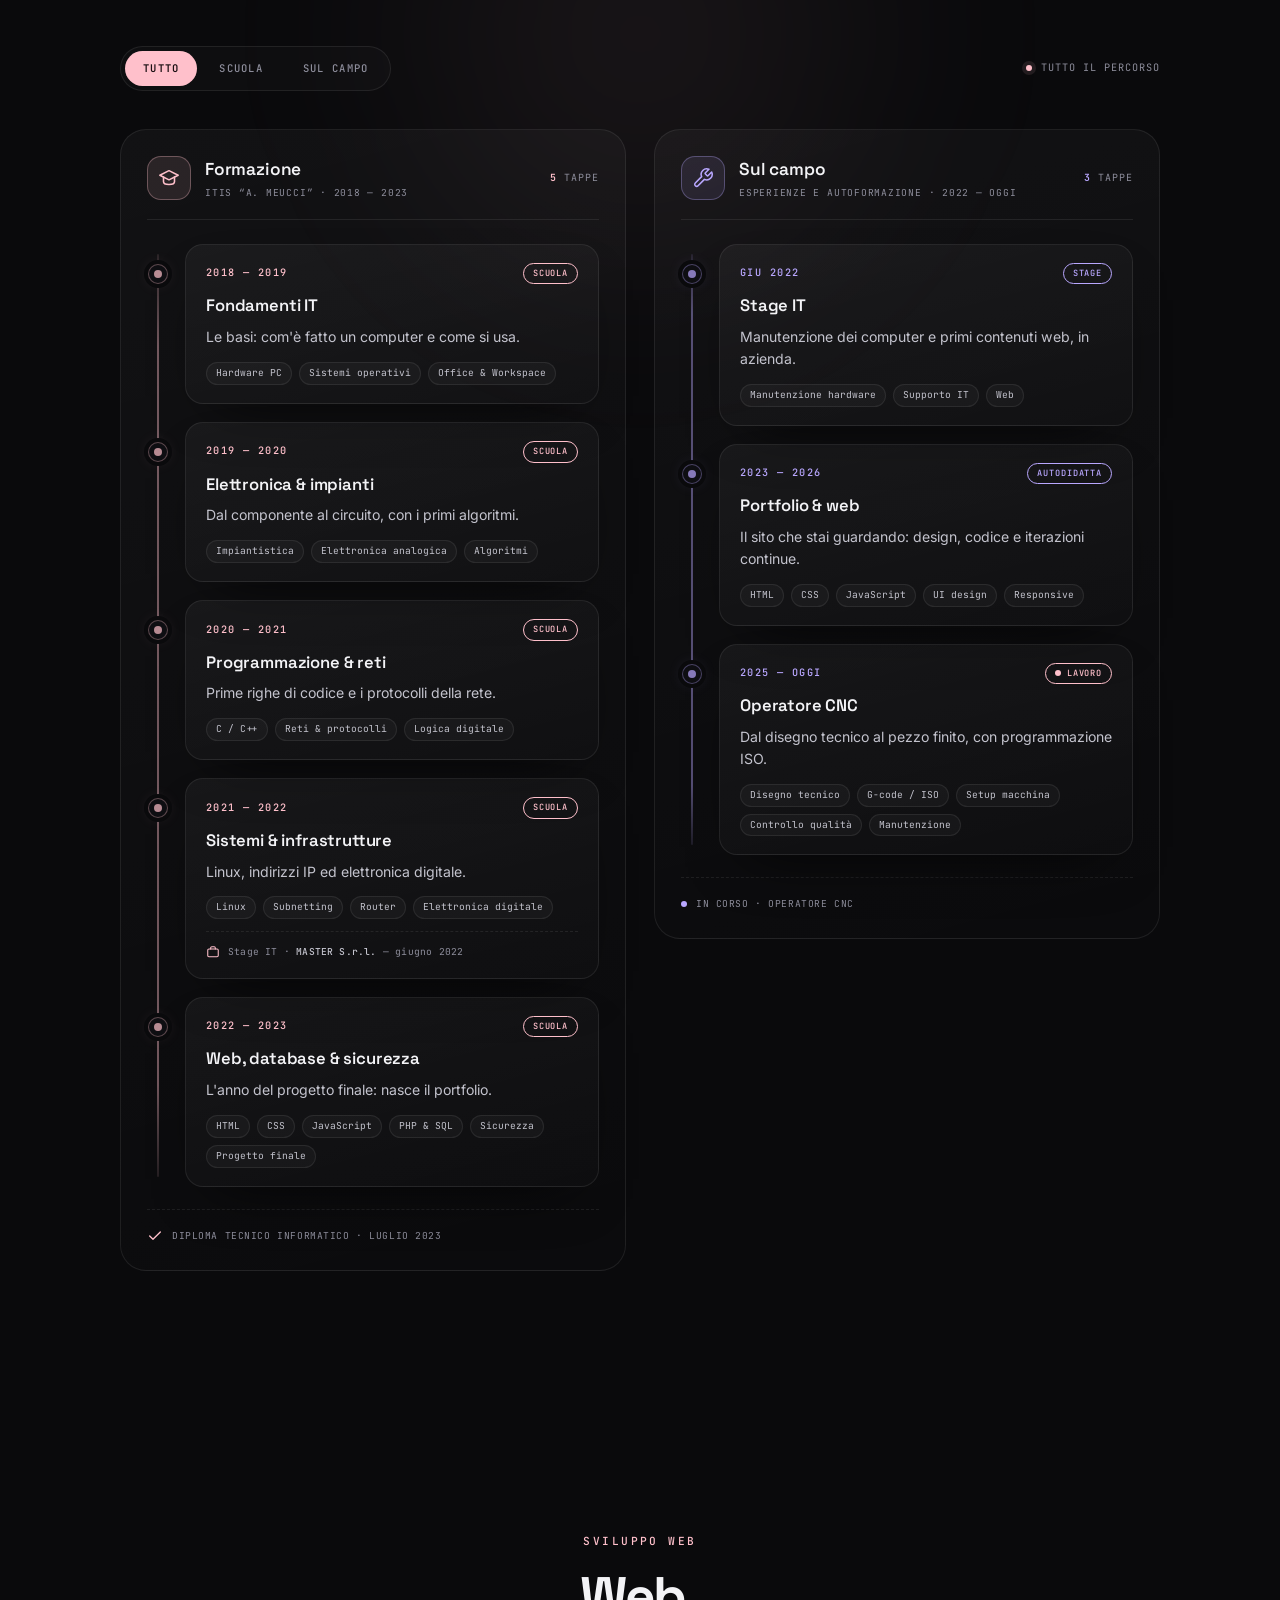
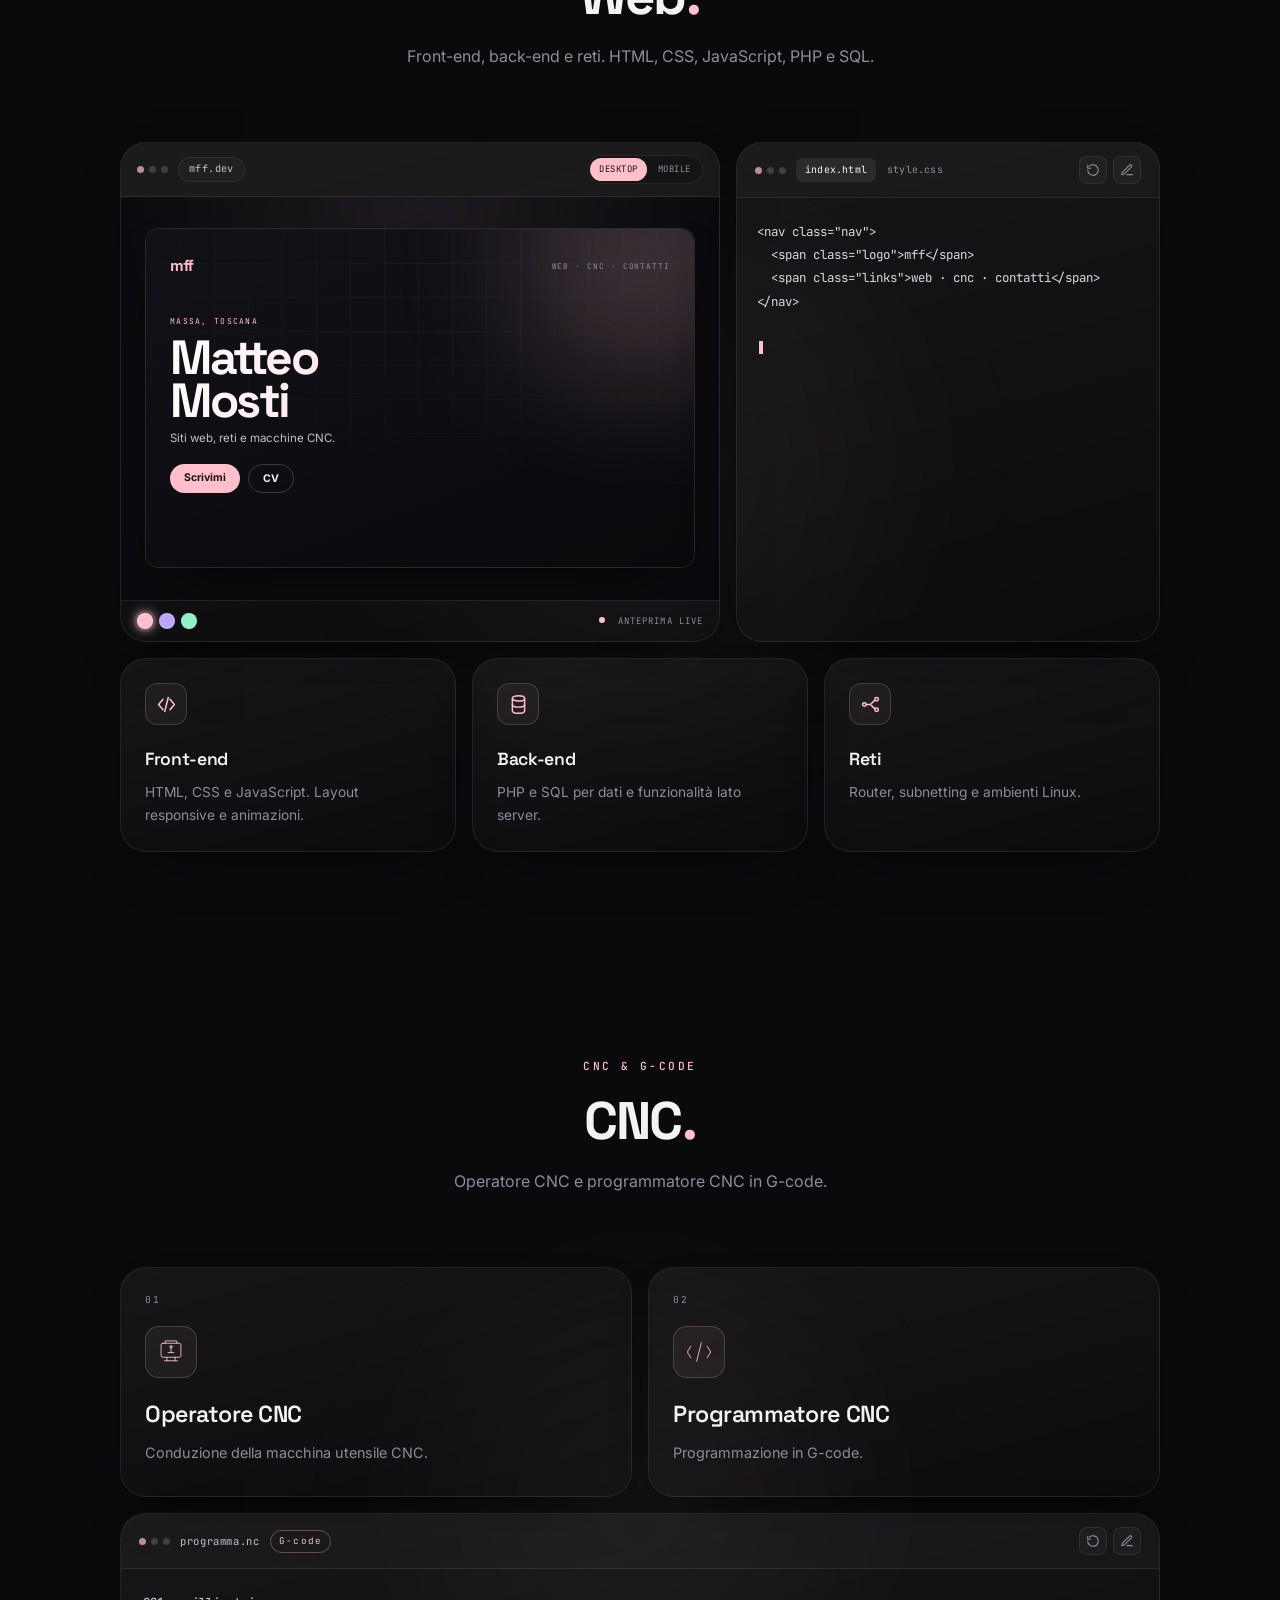
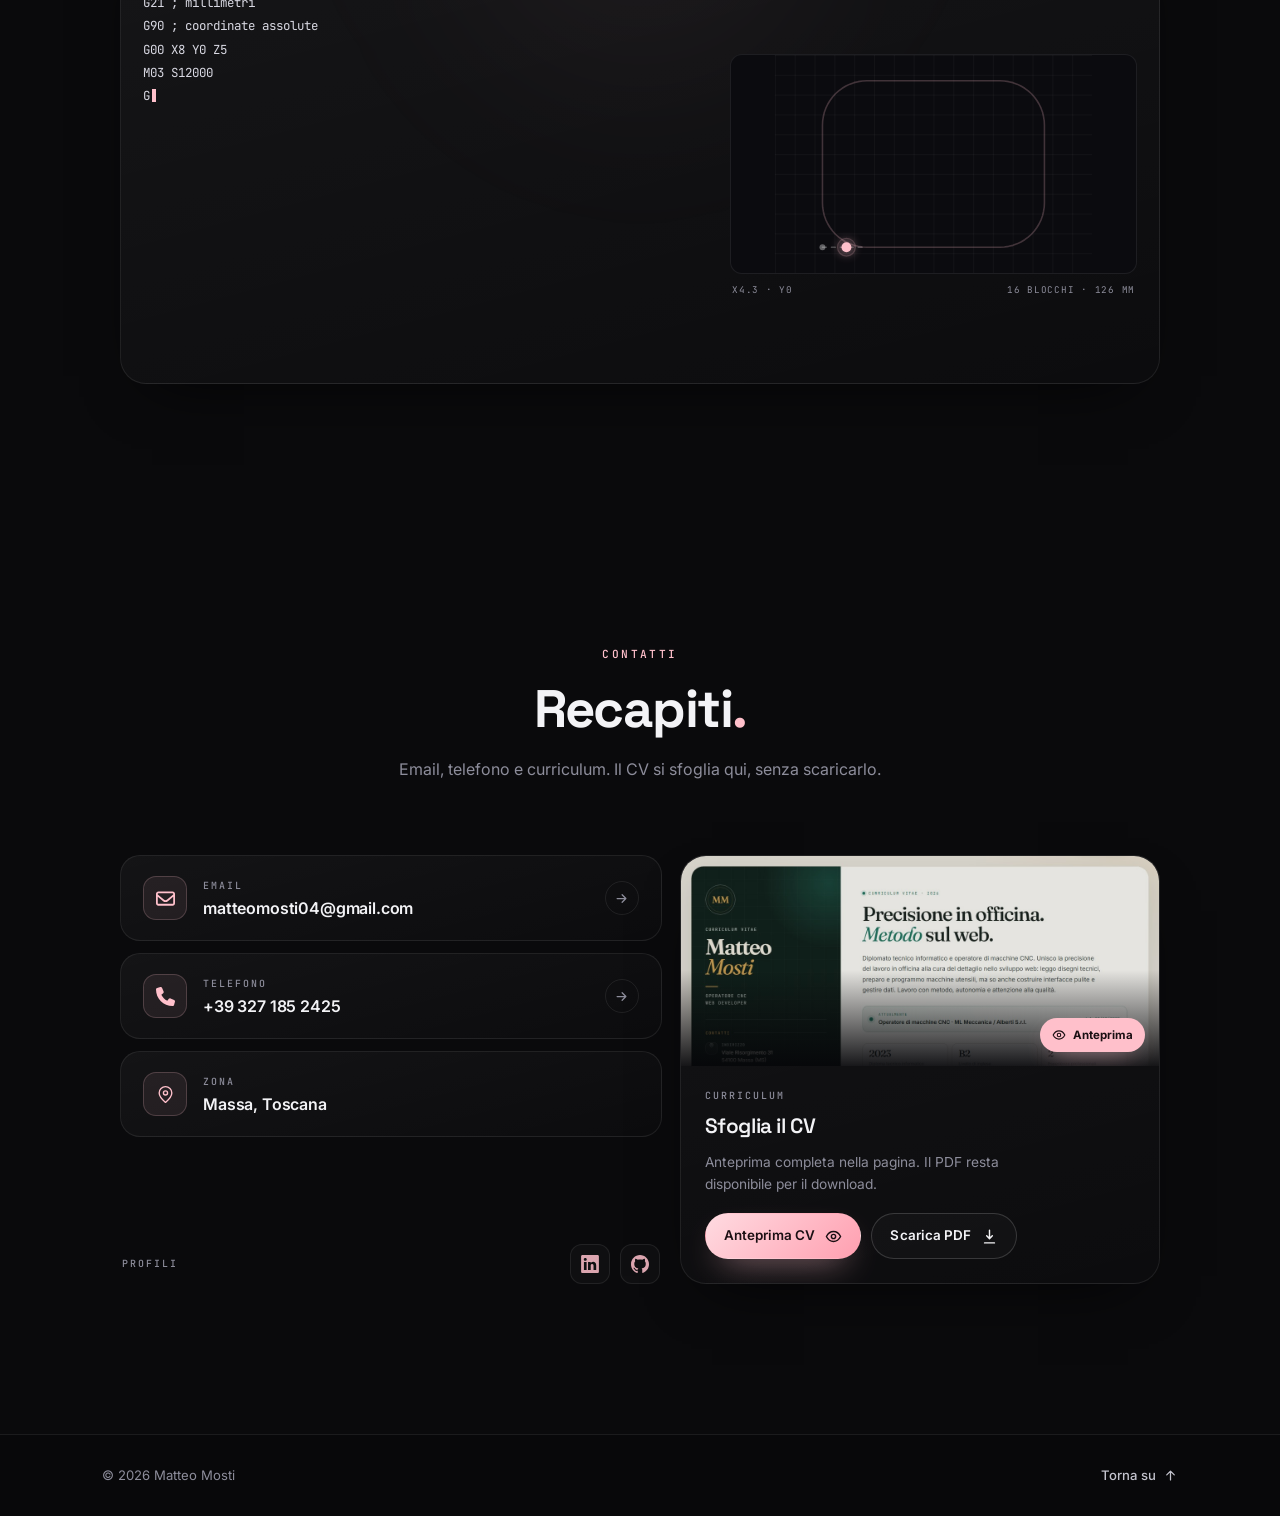
==== commit bca2b95b: "update" ====
--- a/index.html
+++ b/index.html
@@ -236,8 +236,8 @@
                     <p class="eyebrow">2018 — 2026</p>
                     <h2 class="section-title">Percorso<span class="accent-dot">.</span></h2>
                     <p class="section-desc">
-                        Sei tappe tra hardware, elettronica, programmazione, reti, web e CNC.
-                        Per ogni anno, quello che ho imparato a fare.
+                        Cinque anni di scuola da una parte, stage, lavoro e autoformazione dall'altra.
+                        Ogni tappa raccoglie le competenze che ho portato a casa.
                     </p>
                 </header>
 
@@ -251,118 +251,236 @@
                         <span>esperienze sul campo</span>
                     </li>
                     <li>
-                        <b><span data-count="6">6</span></b>
-                        <span>tappe di formazione</span>
+                        <b><span data-count="8">8</span></b>
+                        <span>tappe tra scuola e campo</span>
                     </li>
                 </ul>
 
-                <h3 class="subhead reveal"><span>Tappe</span></h3>
-
-                <div class="timeline" id="timeline">
-                    <div class="timeline-head">
-                        <span class="timeline-label">Percorso <span>&mdash; tappe</span></span>
-                        <span class="timeline-count" aria-hidden="true">
-                            <b id="timeline-step">01</b> / <span id="timeline-total">06</span>
-                        </span>
+                <h3 class="subhead reveal"><span>Scuola e campo</span></h3>
+
+                <div class="journey" id="journey" data-filter="all">
+                    <div class="journey-filter reveal">
+                        <div class="filter-group" role="group"
+                            aria-label="Metti in evidenza una parte del percorso">
+                            <button type="button" class="filter-btn is-active" data-filter="all"
+                                aria-pressed="true">Tutto</button>
+                            <button type="button" class="filter-btn" data-filter="school"
+                                aria-pressed="false">Scuola</button>
+                            <button type="button" class="filter-btn" data-filter="field"
+                                aria-pressed="false">Sul campo</button>
+                        </div>
+                        <p class="journey-status" data-journey-status aria-live="polite">Tutto il percorso</p>
                     </div>
 
-                    <div class="timeline-stage">
-                        <div class="timeline-rail" aria-hidden="true"><i id="timeline-bar"></i></div>
-
-                        <div class="timeline-track" id="timeline-track">
-
-                    <article class="entry left">
-                        <span class="timeline-node" aria-hidden="true">
-                            <img src="svg/grad.svg" alt="">
-                        </span>
-                        <div class="entry-content">
-                            <span class="entry-year">2018 — 2019</span>
-                            <h3>Fondamenti IT</h3>
-                            <ul>
-                                <li>Assemblaggio e componenti hardware di un PC</li>
-                                <li>Sistema operativo e gestione file</li>
-                                <li>Utilizzo avanzato del pacchetto Office <span class="muted">— Word, Excel e
-                                        PowerPoint / Google Workspace</span></li>
-                            </ul>
-                        </div>
-                    </article>
-
-                    <article class="entry right">
-                        <span class="timeline-node" aria-hidden="true">
-                            <img src="svg/grad.svg" alt="">
-                        </span>
-                        <div class="entry-content">
-                            <span class="entry-year">2019 — 2020</span>
-                            <h3>Elettronica &amp; impianti</h3>
-                            <ul>
-                                <li>Impiantistica base (fase, neutro, terra)</li>
-                                <li>Elettronica analogica</li>
-                                <li>Informatica — algoritmi di base</li>
-                            </ul>
-                        </div>
-                    </article>
-
-                    <article class="entry left">
-                        <span class="timeline-node" aria-hidden="true">
-                            <img src="svg/grad.svg" alt="">
-                        </span>
-                        <div class="entry-content">
-                            <span class="entry-year">2020 — 2021</span>
-                            <h3>Programmazione &amp; reti</h3>
-                            <ul>
-                                <li>Programmazione in C / C++</li>
-                                <li>Reti e protocolli base</li>
-                                <li>Logica digitale</li>
-                            </ul>
-                        </div>
-                    </article>
-
-                    <article class="entry right">
-                        <span class="timeline-node" aria-hidden="true">
-                            <img src="svg/grad.svg" alt="">
-                        </span>
-                        <div class="entry-content">
-                            <span class="entry-year">2021 — 2022</span>
-                            <h3>Sistemi &amp; infrastrutture</h3>
-                            <ul>
-                                <li>Linux, hardware, sistemi operativi</li>
-                                <li>Configurazione router, subnetting</li>
-                                <li>Elettronica digitale (flip-flop, contatori)</li>
-                            </ul>
-                        </div>
-                    </article>
-
-                    <article class="entry left">
-                        <span class="timeline-node" aria-hidden="true">
-                            <img src="svg/grad.svg" alt="">
-                        </span>
-                        <div class="entry-content">
-                            <span class="entry-year">2022 — 2023</span>
-                            <h3>Sviluppo web &amp; sicurezza</h3>
-                            <ul>
-                                <li>Sicurezza informatica</li>
-                                <li>Sviluppo web: HTML, CSS, JavaScript</li>
-                                <li>Sviluppo back-end / database: PHP, SQL</li>
-                                <li>Progetto finale: portfolio personale</li>
-                            </ul>
-                        </div>
-                    </article>
-
-                    <article class="entry right">
-                        <span class="timeline-node" aria-hidden="true">
-                            <img src="svg/tools.svg" alt="">
-                        </span>
-                        <div class="entry-content">
-                            <span class="entry-year">2025 — oggi</span>
-                            <h3>CNC &amp; G-code</h3>
-                            <ul>
-                                <li>Operatore CNC <span class="muted">— in corso</span></li>
-                                <li>Programmatore CNC in G-code</li>
-                            </ul>
-                        </div>
-                    </article>
-
-                        </div>
+                    <div class="journey-grid">
+
+                        <!-- ---------- Lane: scuola ---------- -->
+                        <section class="lane lane-school" aria-labelledby="lane-school-title">
+                            <header class="lane-head">
+                                <span class="lane-icon" aria-hidden="true">
+                                    <svg viewBox="0 0 24 24" fill="none" stroke="currentColor" stroke-width="1.7"
+                                        stroke-linecap="round" stroke-linejoin="round">
+                                        <path d="m2 9 10-5 10 5-10 5L2 9Z" />
+                                        <path d="M6 11v5c0 1.7 2.7 3 6 3s6-1.3 6-3v-5" />
+                                    </svg>
+                                </span>
+                                <div class="lane-title">
+                                    <h3 id="lane-school-title">Formazione</h3>
+                                    <p>ITIS “A. Meucci” · 2018 — 2023</p>
+                                </div>
+                                <span class="lane-count"><b>5</b> tappe</span>
+                            </header>
+
+                            <ol class="lane-track">
+                                <li class="stop">
+                                    <span class="stop-node" aria-hidden="true"></span>
+                                    <div class="stop-card">
+                                        <div class="stop-top">
+                                            <span class="stop-year">2018 — 2019</span>
+                                            <span class="stop-badge school">Scuola</span>
+                                        </div>
+                                        <h4>Fondamenti IT</h4>
+                                        <p>Le basi: com'è fatto un computer e come si usa.</p>
+                                        <ul class="skill-tags" aria-label="Competenze acquisite">
+                                            <li>Hardware PC</li>
+                                            <li>Sistemi operativi</li>
+                                            <li>Office &amp; Workspace</li>
+                                        </ul>
+                                    </div>
+                                </li>
+
+                                <li class="stop">
+                                    <span class="stop-node" aria-hidden="true"></span>
+                                    <div class="stop-card">
+                                        <div class="stop-top">
+                                            <span class="stop-year">2019 — 2020</span>
+                                            <span class="stop-badge school">Scuola</span>
+                                        </div>
+                                        <h4>Elettronica &amp; impianti</h4>
+                                        <p>Dal componente al circuito, con i primi algoritmi.</p>
+                                        <ul class="skill-tags" aria-label="Competenze acquisite">
+                                            <li>Impiantistica</li>
+                                            <li>Elettronica analogica</li>
+                                            <li>Algoritmi</li>
+                                        </ul>
+                                    </div>
+                                </li>
+
+                                <li class="stop">
+                                    <span class="stop-node" aria-hidden="true"></span>
+                                    <div class="stop-card">
+                                        <div class="stop-top">
+                                            <span class="stop-year">2020 — 2021</span>
+                                            <span class="stop-badge school">Scuola</span>
+                                        </div>
+                                        <h4>Programmazione &amp; reti</h4>
+                                        <p>Prime righe di codice e i protocolli della rete.</p>
+                                        <ul class="skill-tags" aria-label="Competenze acquisite">
+                                            <li>C / C++</li>
+                                            <li>Reti &amp; protocolli</li>
+                                            <li>Logica digitale</li>
+                                        </ul>
+                                    </div>
+                                </li>
+
+                                <li class="stop">
+                                    <span class="stop-node" aria-hidden="true"></span>
+                                    <div class="stop-card">
+                                        <div class="stop-top">
+                                            <span class="stop-year">2021 — 2022</span>
+                                            <span class="stop-badge school">Scuola</span>
+                                        </div>
+                                        <h4>Sistemi &amp; infrastrutture</h4>
+                                        <p>Linux, indirizzi IP ed elettronica digitale.</p>
+                                        <ul class="skill-tags" aria-label="Competenze acquisite">
+                                            <li>Linux</li>
+                                            <li>Subnetting</li>
+                                            <li>Router</li>
+                                            <li>Elettronica digitale</li>
+                                        </ul>
+                                        <p class="stop-note">
+                                            <svg viewBox="0 0 24 24" fill="none" stroke="currentColor"
+                                                stroke-width="1.8" stroke-linecap="round" stroke-linejoin="round"
+                                                aria-hidden="true">
+                                                <rect x="3" y="7" width="18" height="13" rx="2" />
+                                                <path d="M8 7V5a2 2 0 0 1 2-2h4a2 2 0 0 1 2 2v2" />
+                                            </svg>
+                                            <span>Stage IT · <b>MASTER S.r.l.</b> — giugno 2022</span>
+                                        </p>
+                                    </div>
+                                </li>
+
+                                <li class="stop">
+                                    <span class="stop-node" aria-hidden="true"></span>
+                                    <div class="stop-card">
+                                        <div class="stop-top">
+                                            <span class="stop-year">2022 — 2023</span>
+                                            <span class="stop-badge school">Scuola</span>
+                                        </div>
+                                        <h4>Web, database &amp; sicurezza</h4>
+                                        <p>L'anno del progetto finale: nasce il portfolio.</p>
+                                        <ul class="skill-tags" aria-label="Competenze acquisite">
+                                            <li>HTML</li>
+                                            <li>CSS</li>
+                                            <li>JavaScript</li>
+                                            <li>PHP &amp; SQL</li>
+                                            <li>Sicurezza</li>
+                                            <li>Progetto finale</li>
+                                        </ul>
+                                    </div>
+                                </li>
+                            </ol>
+
+                            <p class="lane-foot">
+                                <svg viewBox="0 0 24 24" fill="none" stroke="currentColor" stroke-width="2"
+                                    stroke-linecap="round" stroke-linejoin="round" aria-hidden="true">
+                                    <path d="M20 6 9 17l-5-5" />
+                                </svg>
+                                Diploma Tecnico Informatico · luglio 2023
+                            </p>
+                        </section>
+
+                        <!-- ---------- Lane: sul campo ---------- -->
+                        <section class="lane lane-field" aria-labelledby="lane-field-title">
+                            <header class="lane-head">
+                                <span class="lane-icon" aria-hidden="true">
+                                    <svg viewBox="0 0 24 24" fill="none" stroke="currentColor" stroke-width="1.7"
+                                        stroke-linecap="round" stroke-linejoin="round">
+                                        <path
+                                            d="M14.7 6.3a1 1 0 0 0 0 1.4l1.6 1.6a1 1 0 0 0 1.4 0l3.77-3.77a6 6 0 0 1-7.94 7.94l-6.91 6.91a2.12 2.12 0 0 1-3-3l6.91-6.91a6 6 0 0 1 7.94-7.94l-3.76 3.76z" />
+                                    </svg>
+                                </span>
+                                <div class="lane-title">
+                                    <h3 id="lane-field-title">Sul campo</h3>
+                                    <p>Esperienze e autoformazione · 2022 — oggi</p>
+                                </div>
+                                <span class="lane-count"><b>3</b> tappe</span>
+                            </header>
+
+                            <ol class="lane-track">
+                                <li class="stop">
+                                    <span class="stop-node" aria-hidden="true"></span>
+                                    <div class="stop-card">
+                                        <div class="stop-top">
+                                            <span class="stop-year">giu 2022</span>
+                                            <span class="stop-badge stage">Stage</span>
+                                        </div>
+                                        <h4>Stage IT</h4>
+                                        <p>Manutenzione dei computer e primi contenuti web, in azienda.</p>
+                                        <ul class="skill-tags" aria-label="Competenze applicate">
+                                            <li>Manutenzione hardware</li>
+                                            <li>Supporto IT</li>
+                                            <li>Web</li>
+                                        </ul>
+                                    </div>
+                                </li>
+
+                                <li class="stop">
+                                    <span class="stop-node" aria-hidden="true"></span>
+                                    <div class="stop-card">
+                                        <div class="stop-top">
+                                            <span class="stop-year">2023 — 2026</span>
+                                            <span class="stop-badge self">Autodidatta</span>
+                                        </div>
+                                        <h4>Portfolio &amp; web</h4>
+                                        <p>Il sito che stai guardando: design, codice e iterazioni continue.</p>
+                                        <ul class="skill-tags" aria-label="Competenze acquisite">
+                                            <li>HTML</li>
+                                            <li>CSS</li>
+                                            <li>JavaScript</li>
+                                            <li>UI design</li>
+                                            <li>Responsive</li>
+                                        </ul>
+                                    </div>
+                                </li>
+
+                                <li class="stop">
+                                    <span class="stop-node" aria-hidden="true"></span>
+                                    <div class="stop-card">
+                                        <div class="stop-top">
+                                            <span class="stop-year">2025 — oggi</span>
+                                            <span class="stop-badge work"><i class="journey-dot"
+                                                    aria-hidden="true"></i>Lavoro</span>
+                                        </div>
+                                        <h4>Operatore CNC</h4>
+                                        <p>Dal disegno tecnico al pezzo finito, con programmazione ISO.</p>
+                                        <ul class="skill-tags" aria-label="Competenze applicate">
+                                            <li>Disegno tecnico</li>
+                                            <li>G-code / ISO</li>
+                                            <li>Setup macchina</li>
+                                            <li>Controllo qualità</li>
+                                            <li>Manutenzione</li>
+                                        </ul>
+                                    </div>
+                                </li>
+                            </ol>
+
+                            <p class="lane-foot">
+                                <i class="journey-dot" aria-hidden="true"></i>
+                                In corso · operatore CNC
+                            </p>
+                        </section>
+
                     </div>
                 </div>
             </div>
--- a/mff.css
+++ b/mff.css
@@ -6,7 +6,7 @@
    3. Header / navigation
    4. Hero
    5. Marquee
-   6. About / timeline
+   6. About / percorso
    7. Contact
    8. Footer
    9. Responsive
@@ -32,6 +32,8 @@
     --accent-strong: #ff9fb0;
     --accent-ink: #1b0f13;
     --accent-soft: rgba(255, 192, 203, 0.1);
+    --accent-2: #b9a7ff;
+    --accent-2-soft: rgba(185, 167, 255, 0.1);
 
     --border: rgba(255, 255, 255, 0.08);
     --border-strong: rgba(255, 255, 255, 0.16);
@@ -1386,254 +1388,478 @@
     line-height: 1.4;
 }
 
-.timeline {
-    position: relative;
+/* Percorso a due binari */
+.journey {
     max-width: 1040px;
     margin: 0 auto;
 }
 
-.timeline-head {
-    display: flex;
-    align-items: baseline;
+.journey-filter {
+    display: flex;
+    align-items: center;
     justify-content: space-between;
-    gap: 16px;
-    margin-bottom: 34px;
-    padding-bottom: 14px;
+    flex-wrap: wrap;
+    gap: 14px;
+    margin-bottom: clamp(26px, 4vw, 38px);
+}
+
+.filter-group {
+    display: inline-flex;
+    gap: 4px;
+    padding: 4px;
+    border: 1px solid var(--border);
+    border-radius: 999px;
+    background: rgba(255, 255, 255, 0.02);
+}
+
+.filter-btn {
+    padding: 9px 18px;
+    border: 0;
+    border-radius: 999px;
+    background: transparent;
+    color: var(--muted);
+    font-family: var(--font-mono);
+    font-size: 0.66rem;
+    font-weight: 500;
+    letter-spacing: 0.12em;
+    text-transform: uppercase;
+    cursor: pointer;
+    transition: color 0.25s ease, background-color 0.25s ease;
+}
+
+.filter-btn:hover {
+    color: var(--text);
+}
+
+.filter-btn.is-active {
+    background: var(--accent);
+    color: var(--accent-ink);
+    font-weight: 600;
+}
+
+.journey-status {
+    display: inline-flex;
+    align-items: center;
+    gap: 9px;
+    font-family: var(--font-mono);
+    font-size: 0.64rem;
+    letter-spacing: 0.1em;
+    text-transform: uppercase;
+    color: var(--muted);
+}
+
+.journey-status::before {
+    content: "";
+    width: 6px;
+    height: 6px;
+    border-radius: 50%;
+    background: var(--accent);
+    box-shadow: 0 0 0 4px rgba(255, 192, 203, 0.1);
+}
+
+.journey-grid {
+    display: grid;
+    grid-template-columns: repeat(2, minmax(0, 1fr));
+    gap: clamp(16px, 2.4vw, 28px);
+    align-items: start;
+}
+
+.lane {
+    position: relative;
+    padding: clamp(18px, 2.4vw, 26px);
+    border: 1px solid var(--border);
+    border-radius: var(--radius-lg);
+    background: linear-gradient(165deg, rgba(255, 255, 255, 0.035), rgba(255, 255, 255, 0.008));
+    transition: opacity 0.45s ease, filter 0.45s ease, transform 0.45s var(--ease-out),
+        border-color 0.45s ease;
+}
+
+.journey[data-filter="school"] .lane-field,
+.journey[data-filter="field"] .lane-school {
+    opacity: 0.35;
+    filter: grayscale(0.55);
+    transform: scale(0.985);
+}
+
+.journey[data-filter="school"] .lane-field *,
+.journey[data-filter="field"] .lane-school * {
+    pointer-events: none;
+}
+
+.journey[data-filter="school"] .lane-school {
+    border-color: var(--border-accent);
+}
+
+.journey[data-filter="field"] .lane-field {
+    border-color: rgba(185, 167, 255, 0.3);
+}
+
+.lane-head {
+    display: flex;
+    align-items: center;
+    gap: 14px;
+    margin-bottom: 24px;
+    padding-bottom: 18px;
     border-bottom: 1px solid var(--border);
 }
 
-.timeline-label {
+.lane-icon {
+    display: grid;
+    place-items: center;
+    flex: none;
+    width: 44px;
+    height: 44px;
+    border: 1px solid var(--border-accent);
+    border-radius: 14px;
+    background: var(--accent-soft);
+    color: var(--accent);
+}
+
+.lane-icon svg {
+    width: 22px;
+    height: 22px;
+}
+
+.lane-field .lane-icon {
+    border-color: rgba(185, 167, 255, 0.32);
+    background: var(--accent-2-soft);
+    color: var(--accent-2);
+}
+
+.lane-title h3 {
+    font-family: var(--font-display);
+    font-size: 1.08rem;
+    font-weight: 600;
+    letter-spacing: -0.01em;
+}
+
+.lane-title p {
+    margin-top: 2px;
     font-family: var(--font-mono);
-    font-size: 0.68rem;
-    letter-spacing: 0.16em;
+    font-size: 0.6rem;
+    letter-spacing: 0.08em;
     text-transform: uppercase;
-    color: var(--text-soft);
-}
-
-.timeline-label span {
     color: var(--muted);
 }
 
-.timeline-count {
+.lane-count {
+    flex: none;
+    margin-left: auto;
     font-family: var(--font-mono);
-    font-size: 0.72rem;
-    letter-spacing: 0.12em;
+    font-size: 0.62rem;
+    letter-spacing: 0.1em;
+    text-transform: uppercase;
     color: var(--muted);
-    font-variant-numeric: tabular-nums;
-}
-
-.timeline-count b {
+}
+
+.lane-count b {
     color: var(--accent);
     font-weight: 600;
 }
 
-.timeline-stage {
+.lane-field .lane-count b {
+    color: var(--accent-2);
+}
+
+.lane-track {
     position: relative;
-}
-
-.timeline-rail {
-    position: absolute;
-    top: 40px;
-    bottom: 110px;
-    left: 50%;
-    width: 2px;
-    transform: translateX(-50%);
-    background: linear-gradient(180deg,
-            rgba(255, 192, 203, 0.08),
-            rgba(255, 192, 203, 0.28) 8%,
-            rgba(255, 192, 203, 0.28) 92%,
-            rgba(255, 192, 203, 0.08));
-    pointer-events: none;
-}
-
-.timeline-rail i {
-    position: absolute;
-    inset: 0;
-    background: linear-gradient(180deg, var(--accent), var(--accent-strong));
-    box-shadow: 0 0 16px rgba(255, 192, 203, 0.55);
-    transform: scaleY(0);
-    transform-origin: top center;
-    will-change: transform;
-}
-
-.timeline-track {
     display: grid;
-    grid-template-columns: repeat(2, minmax(0, 1fr));
-    column-gap: 72px;
-    row-gap: 24px;
-    align-items: start;
-}
-
-.entry {
-    position: relative;
-    display: block;
-    width: auto;
+    gap: 18px;
     margin: 0;
     padding: 0;
-}
-
-.entry.left {
-    grid-column: 1;
-}
-
-.entry.right {
-    grid-column: 2;
-    margin-top: 56px;
-    padding: 0;
-}
-
-.js .entry,
-.js .entry.right {
-    opacity: 0;
-    transform: translateY(22px);
-    transition: opacity 0.7s ease, transform 0.7s var(--ease-out);
-}
-
-.js .entry.animate {
-    opacity: 1;
-    transform: none;
-}
-
-.timeline-node {
+    list-style: none;
+}
+
+.lane-track::before {
+    content: "";
     position: absolute;
-    top: 22px;
-    z-index: 2;
-    display: grid;
-    place-items: center;
-    width: 36px;
-    height: 36px;
-    margin: 0;
+    top: 10px;
+    bottom: 10px;
+    left: 10px;
+    width: 2px;
+    border-radius: 2px;
+    background: linear-gradient(180deg,
+            rgba(255, 192, 203, 0.1),
+            rgba(255, 192, 203, 0.42) 10%,
+            rgba(255, 192, 203, 0.42) 90%,
+            rgba(255, 192, 203, 0.1));
+}
+
+.lane-field .lane-track::before {
+    background: linear-gradient(180deg,
+            rgba(185, 167, 255, 0.1),
+            rgba(185, 167, 255, 0.42) 10%,
+            rgba(185, 167, 255, 0.42) 90%,
+            rgba(185, 167, 255, 0.1));
+}
+
+.stop {
+    position: relative;
+    padding-left: 38px;
+}
+
+.stop-node {
+    position: absolute;
+    left: 1px;
+    top: 20px;
+    z-index: 1;
+    width: 20px;
+    height: 20px;
     border: 1px solid var(--border-accent);
     border-radius: 50%;
-    background: var(--surface);
-    box-shadow: 0 0 0 5px var(--bg), 0 0 20px rgba(255, 192, 203, 0.14);
-    transition: box-shadow 0.35s ease, border-color 0.35s ease, transform 0.35s var(--ease-out);
-}
-
-.entry.left .timeline-node {
-    right: -54px;
-}
-
-.entry.right .timeline-node {
-    left: -54px;
-}
-
-.timeline-node::before {
+    background: var(--bg-soft);
+    box-shadow: 0 0 0 4px var(--bg), 0 0 16px rgba(255, 192, 203, 0.12);
+    transition: border-color 0.3s ease, box-shadow 0.3s ease;
+}
+
+.stop-node::after {
     content: "";
     position: absolute;
-    top: 50%;
-    width: 18px;
-    height: 1px;
-    background: var(--border-accent);
-    pointer-events: none;
-}
-
-.entry.left .timeline-node::before {
-    right: 100%;
-}
-
-.entry.right .timeline-node::before {
-    left: 100%;
-}
-
-.timeline-node img {
-    width: 16px;
-    height: 16px;
-}
-
-.entry:hover .timeline-node,
-.entry.is-active .timeline-node {
-    border-color: rgba(255, 192, 203, 0.85);
-    box-shadow: 0 0 0 5px var(--bg), 0 0 28px rgba(255, 192, 203, 0.42);
-}
-
-.entry.is-active .timeline-node {
-    transform: scale(1.08);
-}
-
-.entry.is-active .entry-content {
-    border-color: rgba(255, 192, 203, 0.28);
-}
-
-.entry-content {
-    position: relative;
-    flex: 1;
-    padding: 24px 26px;
+    inset: 5px;
+    border-radius: 50%;
+    background: var(--accent);
+    opacity: 0.7;
+    transition: opacity 0.3s ease, transform 0.3s ease;
+}
+
+.lane-field .stop-node {
+    border-color: rgba(185, 167, 255, 0.34);
+    box-shadow: 0 0 0 4px var(--bg), 0 0 16px rgba(185, 167, 255, 0.14);
+}
+
+.lane-field .stop-node::after {
+    background: var(--accent-2);
+}
+
+.stop:hover .stop-node,
+.stop:focus-within .stop-node {
+    border-color: var(--accent);
+    box-shadow: 0 0 0 4px var(--bg), 0 0 22px rgba(255, 192, 203, 0.4);
+}
+
+.lane-field .stop:hover .stop-node,
+.lane-field .stop:focus-within .stop-node {
+    border-color: var(--accent-2);
+    box-shadow: 0 0 0 4px var(--bg), 0 0 22px rgba(185, 167, 255, 0.4);
+}
+
+.stop:hover .stop-node::after {
+    opacity: 1;
+    transform: scale(1.15);
+}
+
+.stop-card {
+    padding: 18px 20px;
     border: 1px solid var(--border);
     border-radius: var(--radius);
-    background: linear-gradient(165deg, rgba(255, 255, 255, 0.05), rgba(255, 255, 255, 0.012));
+    background: linear-gradient(165deg, rgba(255, 255, 255, 0.045), rgba(255, 255, 255, 0.01));
     box-shadow: var(--shadow-card);
-    overflow: hidden;
-    transition: transform 0.35s var(--ease-out), border-color 0.35s ease, box-shadow 0.35s ease;
-}
-
-.entry-content::before {
-    content: "";
-    position: absolute;
-    inset: 0;
-    background: radial-gradient(120% 100% at 100% 0%, rgba(255, 192, 203, 0.1), transparent 60%);
-    opacity: 0;
-    transition: opacity 0.35s ease;
-    pointer-events: none;
-}
-
-.entry-content:hover {
-    transform: translateY(-4px);
+    transition: transform 0.3s var(--ease-out), border-color 0.3s ease, box-shadow 0.3s ease;
+}
+
+.stop-card:hover {
+    transform: translateY(-3px);
     border-color: rgba(255, 192, 203, 0.28);
     box-shadow: var(--shadow-card), 0 0 0 1px rgba(255, 192, 203, 0.06);
 }
 
-.entry-content:hover::before {
-    opacity: 1;
-}
-
-.entry-year {
-    display: inline-block;
+.lane-field .stop-card:hover {
+    border-color: rgba(185, 167, 255, 0.3);
+    box-shadow: var(--shadow-card), 0 0 0 1px rgba(185, 167, 255, 0.06);
+}
+
+.stop-top {
+    display: flex;
+    align-items: center;
+    justify-content: space-between;
+    gap: 10px;
+}
+
+.stop-year {
     font-family: var(--font-mono);
-    font-size: 0.68rem;
+    font-size: 0.64rem;
     font-weight: 500;
-    letter-spacing: 0.16em;
+    letter-spacing: 0.14em;
     text-transform: uppercase;
     color: var(--accent);
 }
 
-.entry h3 {
-    margin: 10px 0 14px;
+.lane-field .stop-year {
+    color: var(--accent-2);
+}
+
+.stop-badge {
+    display: inline-flex;
+    align-items: center;
+    gap: 6px;
+    flex: none;
+    padding: 3px 9px;
+    border: 1px solid currentColor;
+    border-radius: 999px;
+    font-family: var(--font-mono);
+    font-size: 0.54rem;
+    font-weight: 500;
+    letter-spacing: 0.1em;
+    text-transform: uppercase;
+    color: var(--muted);
+}
+
+.stop-badge.school,
+.stop-badge.work {
+    color: var(--accent);
+}
+
+.stop-badge.stage,
+.stop-badge.self {
+    color: var(--accent-2);
+}
+
+.journey-dot {
+    width: 6px;
+    height: 6px;
+    border-radius: 50%;
+    background: currentColor;
+    animation: journey-pulse 2s ease-in-out infinite;
+}
+
+@keyframes journey-pulse {
+    0%, 100% {
+        box-shadow: 0 0 0 0 rgba(255, 192, 203, 0.4);
+    }
+    50% {
+        box-shadow: 0 0 0 5px rgba(255, 192, 203, 0);
+    }
+}
+
+@keyframes journey-pulse-field {
+    0%, 100% {
+        box-shadow: 0 0 0 0 rgba(185, 167, 255, 0.4);
+    }
+    50% {
+        box-shadow: 0 0 0 5px rgba(185, 167, 255, 0);
+    }
+}
+
+.stop-card h4 {
+    margin: 9px 0 6px;
     font-family: var(--font-display);
-    font-size: 1.16rem;
+    font-size: 1.04rem;
     font-weight: 600;
     letter-spacing: -0.01em;
     color: var(--text);
 }
 
-.entry ul {
-    display: grid;
+.stop-card > p:not(.stop-note) {
+    color: var(--text-soft);
+    font-size: 0.88rem;
+    line-height: 1.55;
+}
+
+.skill-tags {
+    display: flex;
+    flex-wrap: wrap;
+    gap: 7px;
+    margin-top: 14px;
+}
+
+.skill-tags li {
+    padding: 4px 9px;
+    border: 1px solid var(--border);
+    border-radius: 999px;
+    background: rgba(255, 255, 255, 0.03);
+    color: var(--text-soft);
+    font-family: var(--font-mono);
+    font-size: 0.6rem;
+    line-height: 1.35;
+    transition: border-color 0.25s ease, color 0.25s ease, background-color 0.25s ease;
+}
+
+.stop-card:hover .skill-tags li {
+    border-color: rgba(255, 192, 203, 0.2);
+    background: rgba(255, 192, 203, 0.05);
+    color: var(--text);
+}
+
+.lane-field .stop-card:hover .skill-tags li {
+    border-color: rgba(185, 167, 255, 0.22);
+    background: rgba(185, 167, 255, 0.06);
+}
+
+.stop-note {
+    display: flex;
+    align-items: center;
     gap: 8px;
-}
-
-.entry li {
-    position: relative;
-    padding-left: 18px;
+    margin-top: 12px;
+    padding-top: 12px;
+    border-top: 1px dashed var(--border);
+    font-family: var(--font-mono);
+    font-size: 0.6rem;
+    letter-spacing: 0.02em;
+    color: var(--muted);
+}
+
+.stop-note svg {
+    flex: none;
+    width: 14px;
+    height: 14px;
+    color: var(--accent);
+}
+
+.stop-note b {
     color: var(--text-soft);
-    font-size: 0.93rem;
-    line-height: 1.6;
-}
-
-.entry li::before {
-    content: "";
-    position: absolute;
-    left: 0;
-    top: 0.64em;
-    width: 5px;
-    height: 5px;
-    border-radius: 50%;
-    background: var(--accent);
-    opacity: 0.65;
-}
-
-.entry li .muted {
-    font-size: 0.88em;
-}
+    font-weight: 500;
+}
+
+.lane-foot {
+    display: flex;
+    align-items: center;
+    gap: 9px;
+    margin-top: 22px;
+    padding-top: 18px;
+    border-top: 1px dashed var(--border);
+    font-family: var(--font-mono);
+    font-size: 0.6rem;
+    letter-spacing: 0.06em;
+    text-transform: uppercase;
+    color: var(--muted);
+}
+
+.lane-foot svg {
+    flex: none;
+    width: 16px;
+    height: 16px;
+    color: var(--accent);
+}
+
+.lane-field .lane-foot svg {
+    color: var(--accent-2);
+}
+
+.lane-field .lane-foot .journey-dot {
+    color: var(--accent-2);
+    animation-name: journey-pulse-field;
+}
+
+/* Reveal dei singoli passaggi */
+.js .stop {
+    opacity: 0;
+    transform: translateY(18px);
+    transition: opacity 0.6s ease, transform 0.6s var(--ease-out);
+    transition-delay: calc(var(--i, 0) * 70ms);
+}
+
+.js .stop.is-in {
+    opacity: 1;
+    transform: none;
+}
+
+.lane-track .stop:nth-child(1) { --i: 0; }
+.lane-track .stop:nth-child(2) { --i: 1; }
+.lane-track .stop:nth-child(3) { --i: 2; }
+.lane-track .stop:nth-child(4) { --i: 3; }
+.lane-track .stop:nth-child(5) { --i: 4; }
+.lane-track .stop:nth-child(6) { --i: 5; }
+
 
 /* ==========================================================================
    6b. WEB
@@ -2896,45 +3122,22 @@
         display: none;
     }
 
-    /* Timeline */
-    .timeline-rail {
-        top: 24px;
-        bottom: 24px;
-        left: 16px;
-        transform: none;
-    }
-
-    .timeline-track {
+    /* Percorso */
+    .journey-grid {
         grid-template-columns: 1fr;
-        gap: 18px;
-        padding-left: 48px;
-    }
-
-    .entry.left,
-    .entry.right {
-        grid-column: 1;
-        margin-top: 0;
-    }
-
-    .timeline-node {
-        top: 20px;
-        width: 32px;
-        height: 32px;
-    }
-
-    .entry.left .timeline-node,
-    .entry.right .timeline-node {
-        right: auto;
-        left: -48px;
-    }
-
-    .timeline-node::before {
-        width: 16px;
-    }
-
-    .entry.left .timeline-node::before {
-        right: auto;
-        left: 100%;
+    }
+
+    .journey-filter {
+        flex-direction: column;
+        align-items: stretch;
+    }
+
+    .filter-group {
+        justify-content: center;
+    }
+
+    .journey-status {
+        justify-content: center;
     }
 
     /* Web */
@@ -3019,6 +3222,23 @@
         font-size: 0.66rem;
     }
 
+    /* Percorso */
+    .lane {
+        padding: 18px;
+    }
+
+    .lane-count {
+        display: none;
+    }
+
+    .stop {
+        padding-left: 34px;
+    }
+
+    .stop-card {
+        padding: 16px 18px;
+    }
+
     .web-grid,
     .cnc-grid {
         gap: 12px;
@@ -3140,8 +3360,8 @@
         display: none;
     }
 
-    .entry-content {
-        padding: 20px 22px;
+    .stop-top {
+        gap: 8px;
     }
 
     .footer-inner {
@@ -3171,8 +3391,23 @@
         max-height: 300px;
     }
 
-    .entry {
-        flex-basis: min(80vw, 250px);
+    .filter-btn {
+        padding: 8px 12px;
+        font-size: 0.6rem;
+    }
+
+    .lane-head {
+        gap: 10px;
+    }
+
+    .lane-icon {
+        width: 38px;
+        height: 38px;
+        border-radius: 12px;
+    }
+
+    .lane-title h3 {
+        font-size: 1rem;
     }
 
     .code-typer,
@@ -3199,8 +3434,7 @@
     }
 
     .js .reveal,
-    .js .entry,
-    .js .entry.right {
+    .js .stop {
         opacity: 1;
         transform: none;
     }
@@ -3232,13 +3466,13 @@
         color: #111;
     }
 
-    .js .entry,
+    .js .stop,
     .js .reveal {
         opacity: 1;
         transform: none;
     }
 
-    .entry-content,
+    .stop-card,
     .contact-row,
     .cv-card {
         border-color: #ddd;
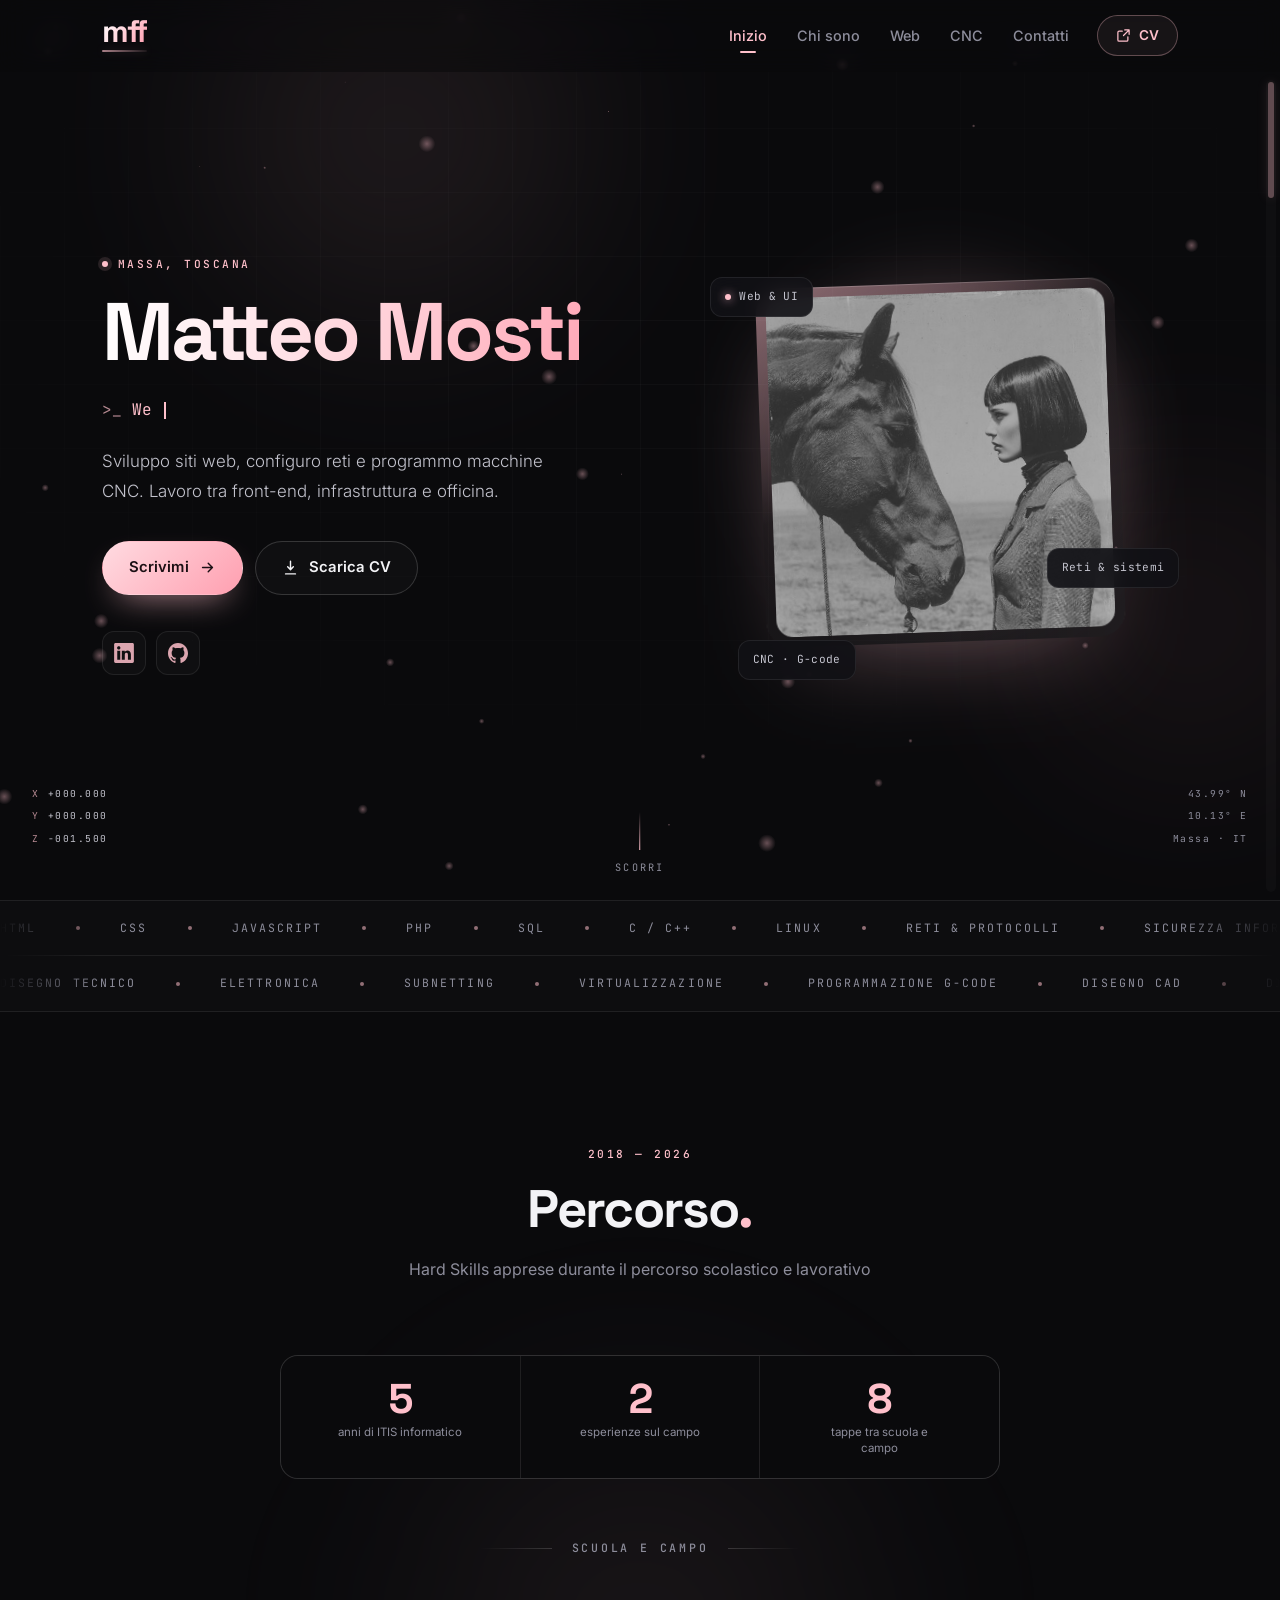
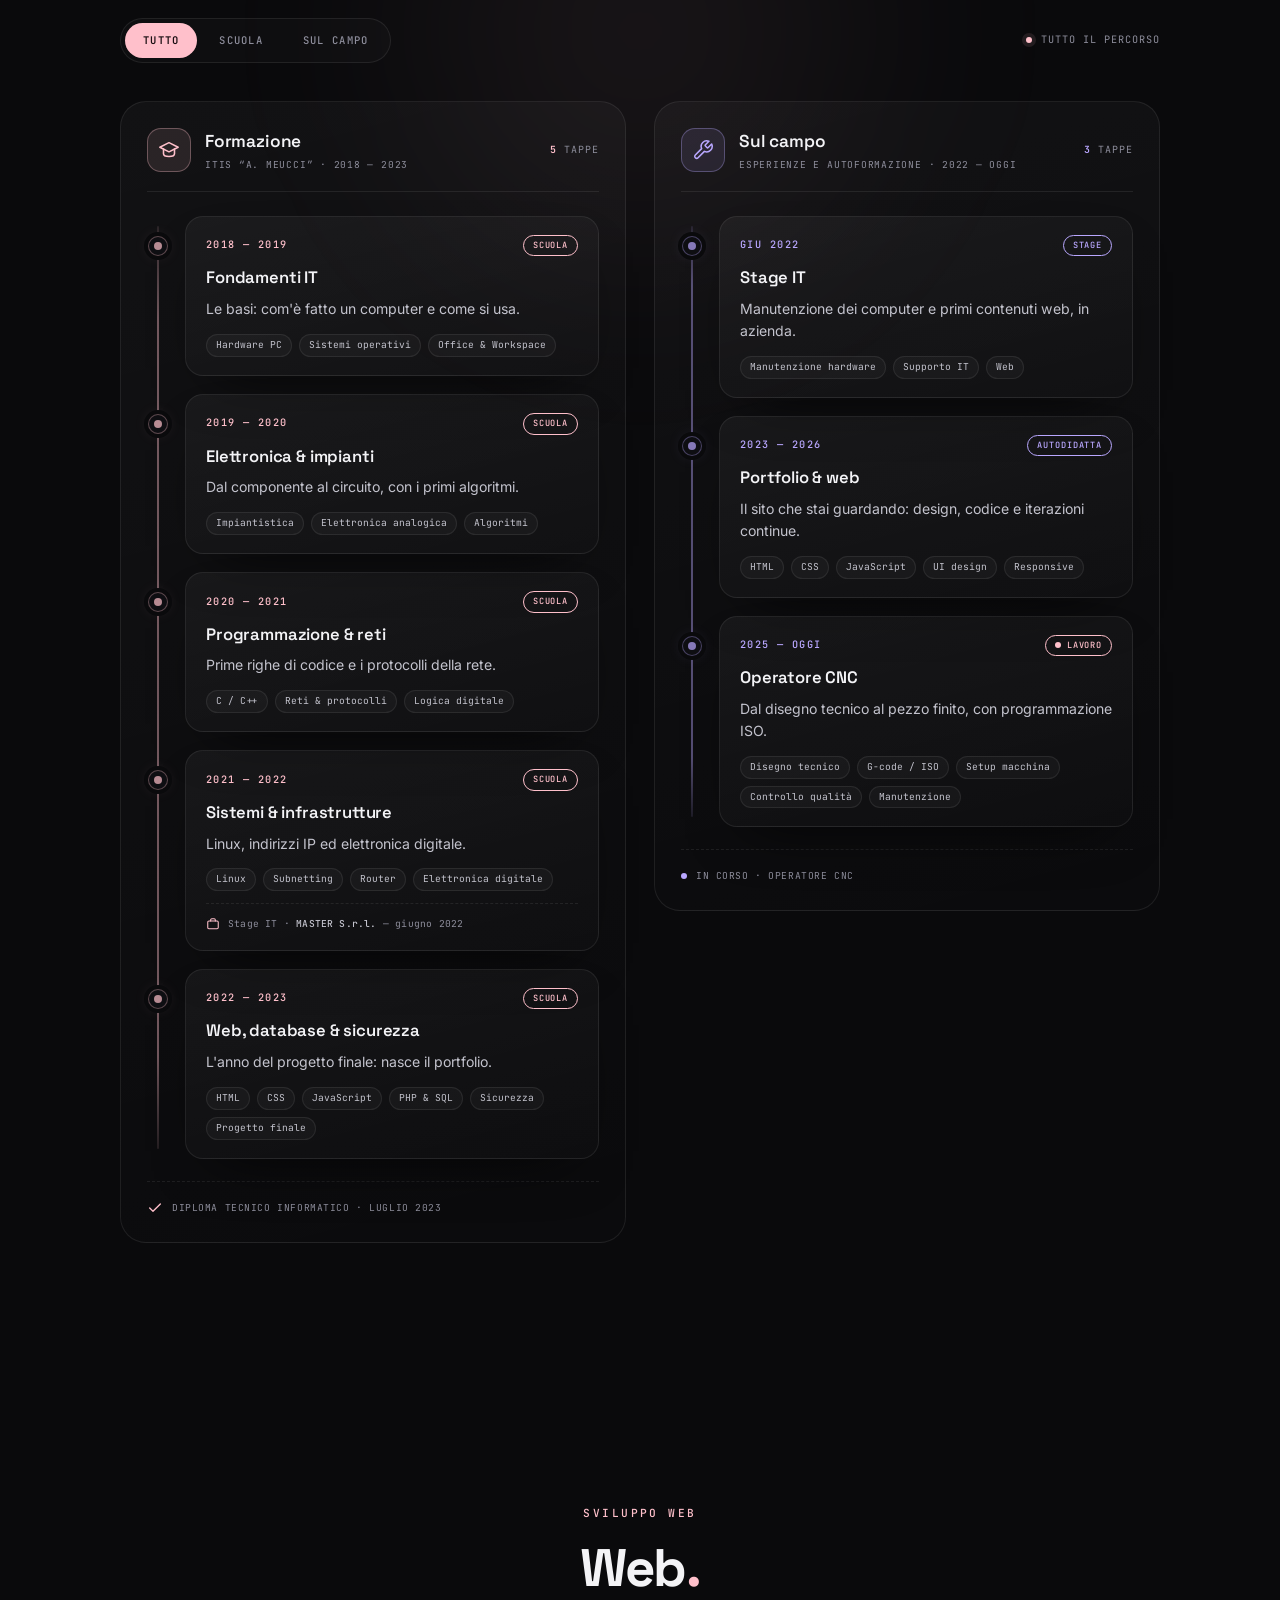
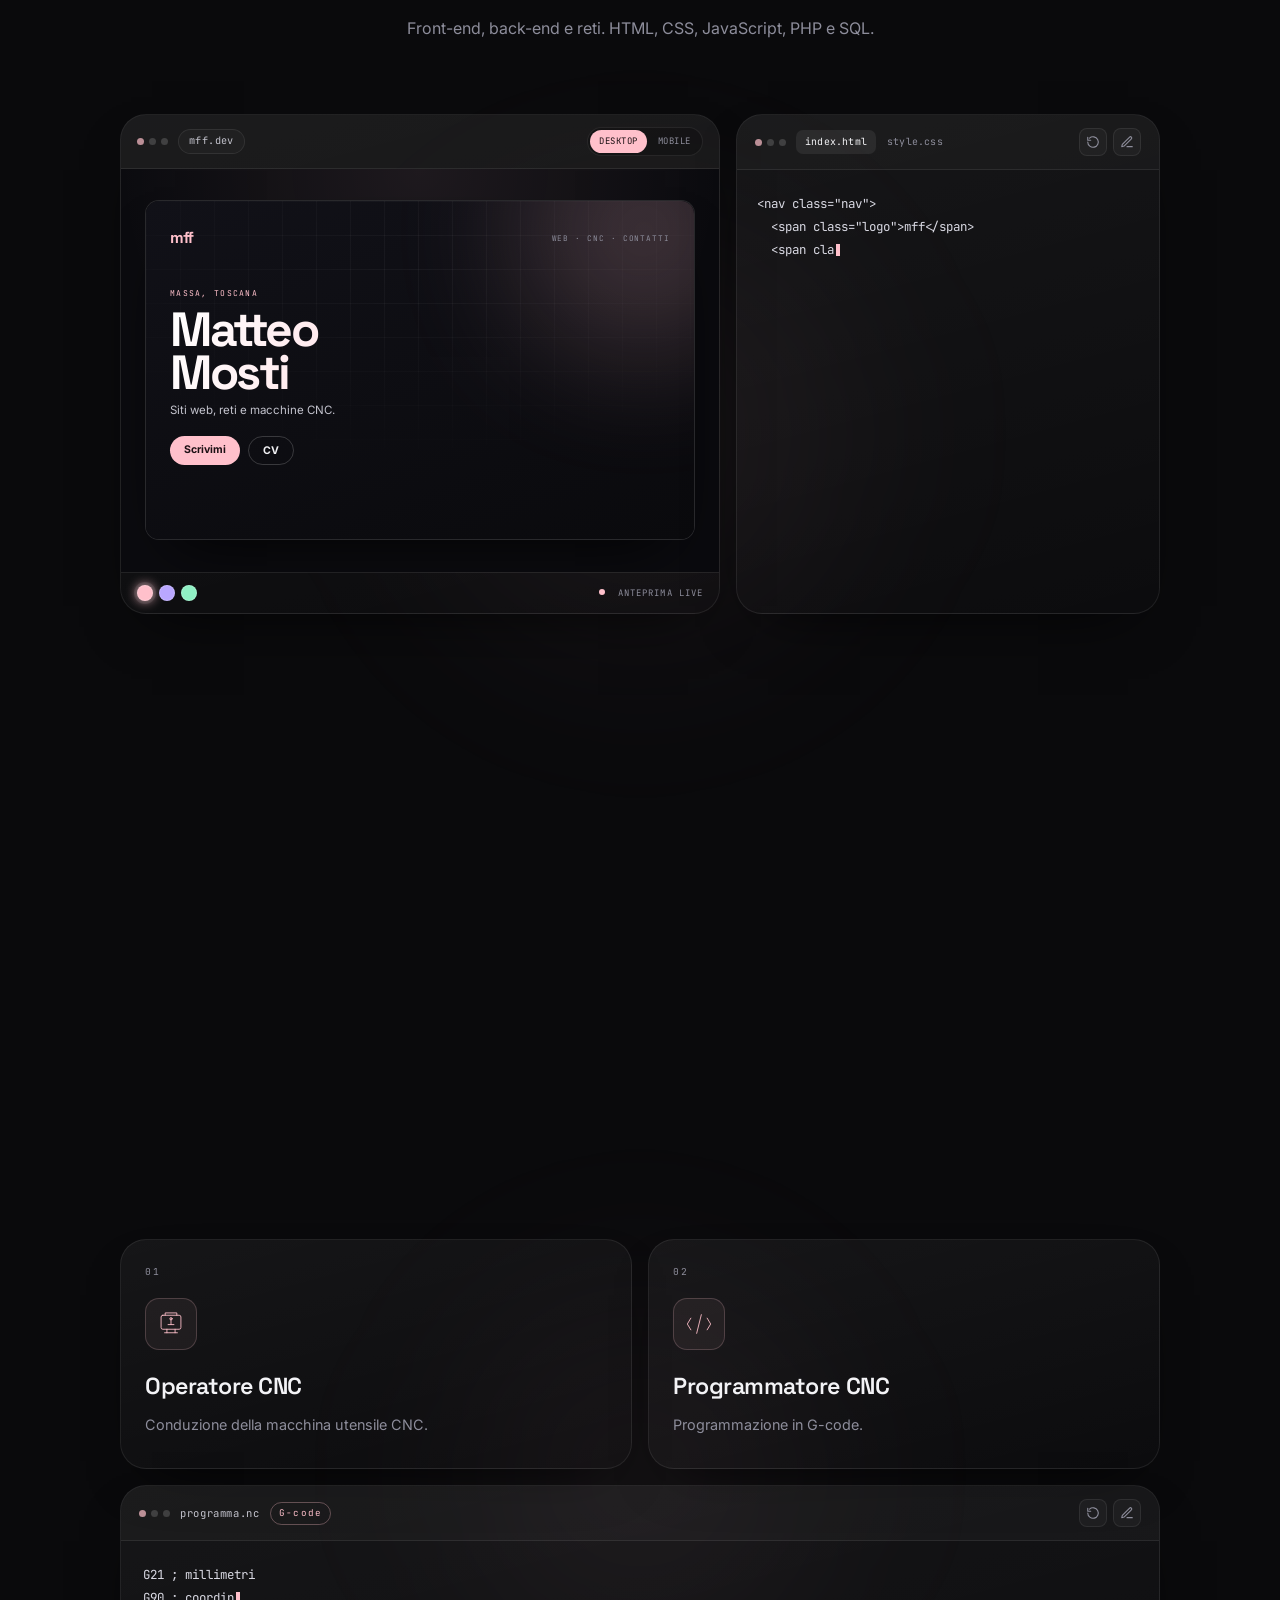
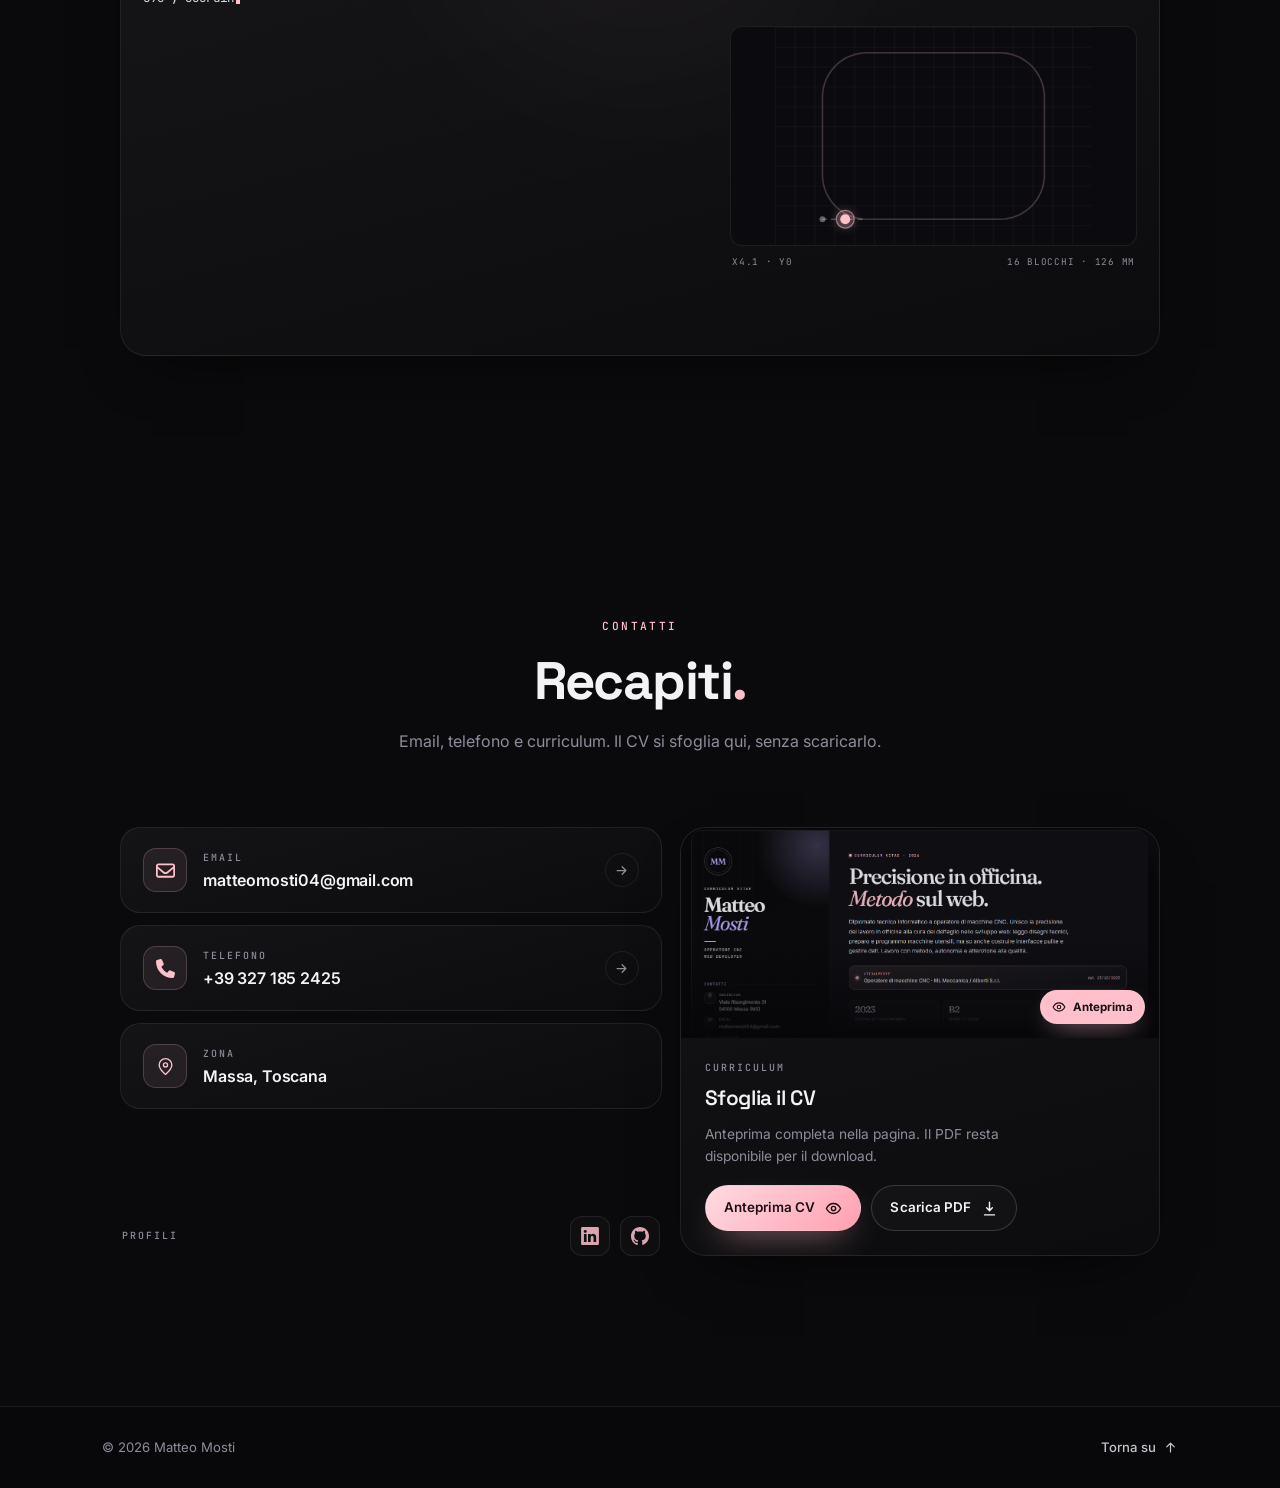
==== commit b13fd5d0: "Update index.html" ====
--- a/index.html
+++ b/index.html
@@ -236,8 +236,7 @@
                     <p class="eyebrow">2018 — 2026</p>
                     <h2 class="section-title">Percorso<span class="accent-dot">.</span></h2>
                     <p class="section-desc">
-                        Cinque anni di scuola da una parte, stage, lavoro e autoformazione dall'altra.
-                        Ogni tappa raccoglie le competenze che ho portato a casa.
+                       Hard Skills apprese durante il percorso scolastico e lavorativo
                     </p>
                 </header>
 
--- a/mff.css
+++ b/mff.css
@@ -2069,7 +2069,6 @@
     color: #d9d9e3;
     white-space: pre-wrap;
     overflow: auto;
-    overscroll-behavior: contain;
     tab-size: 2;
 }
 
